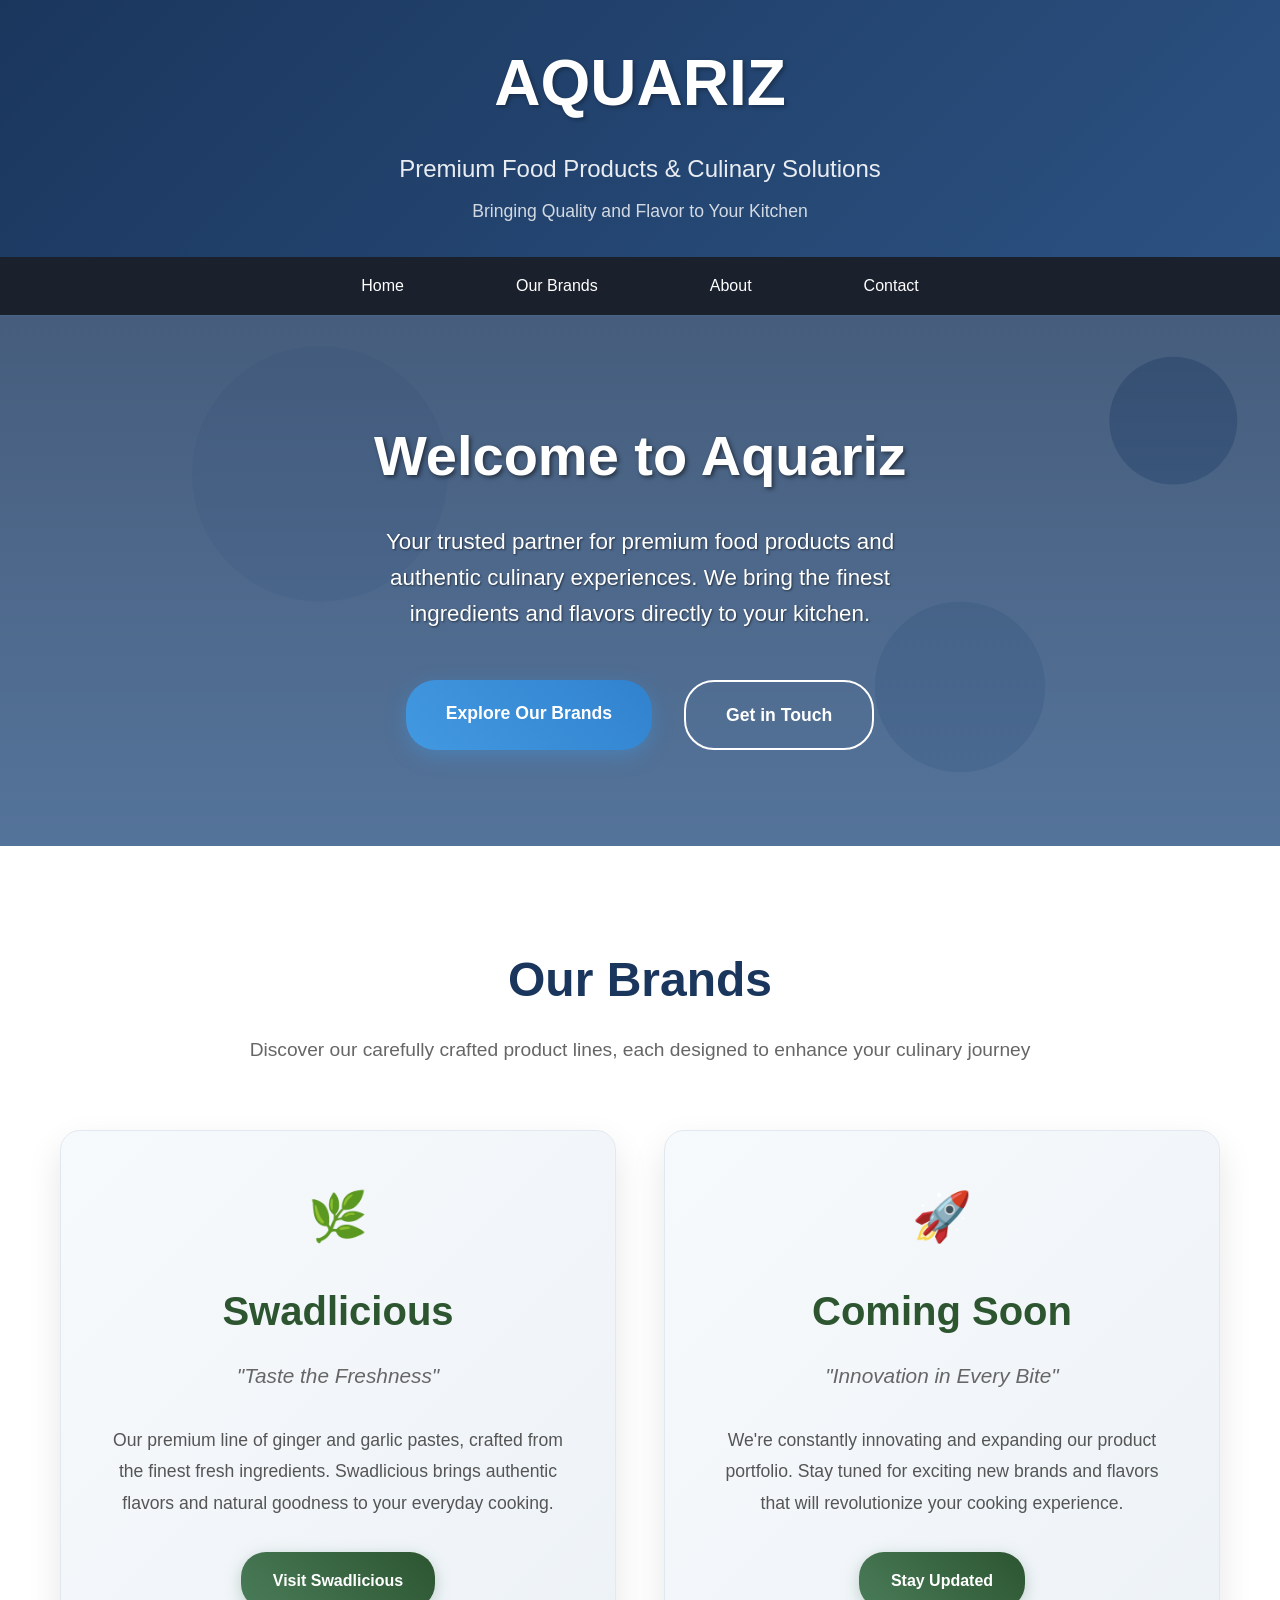
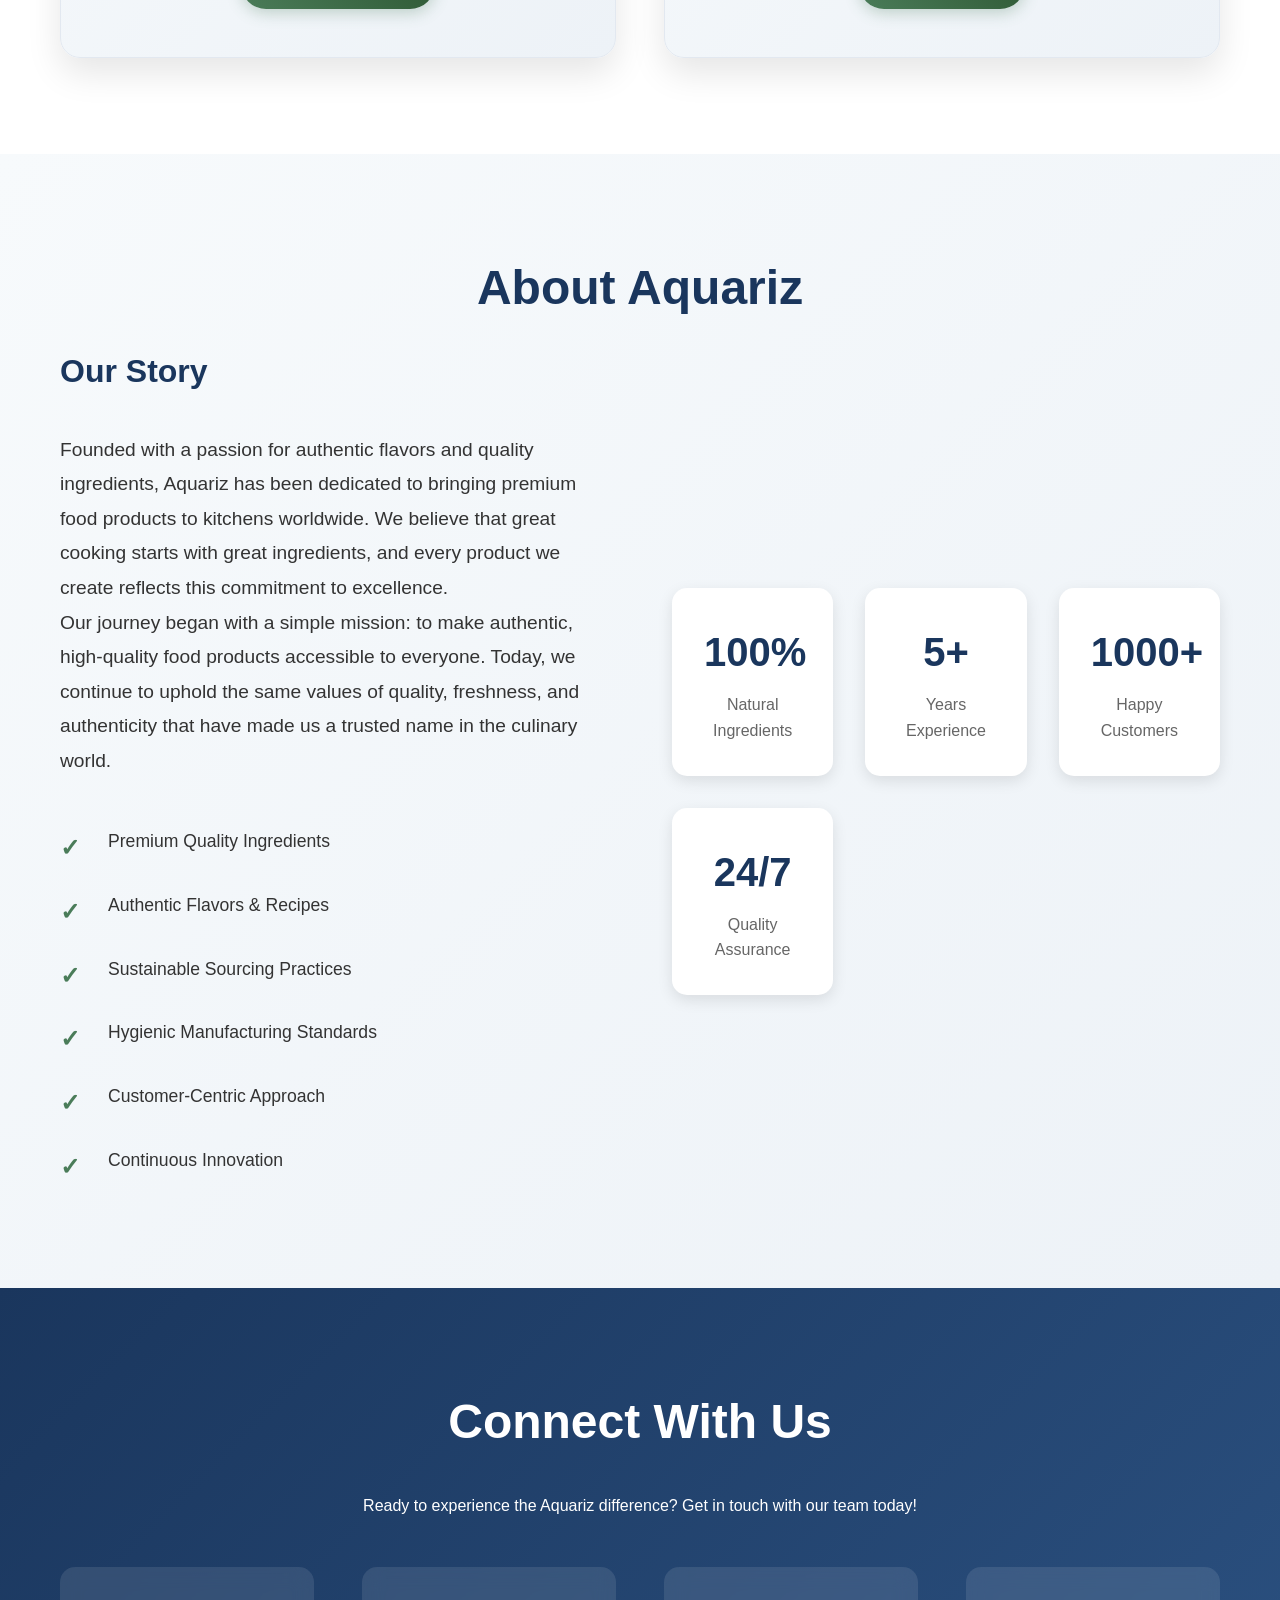
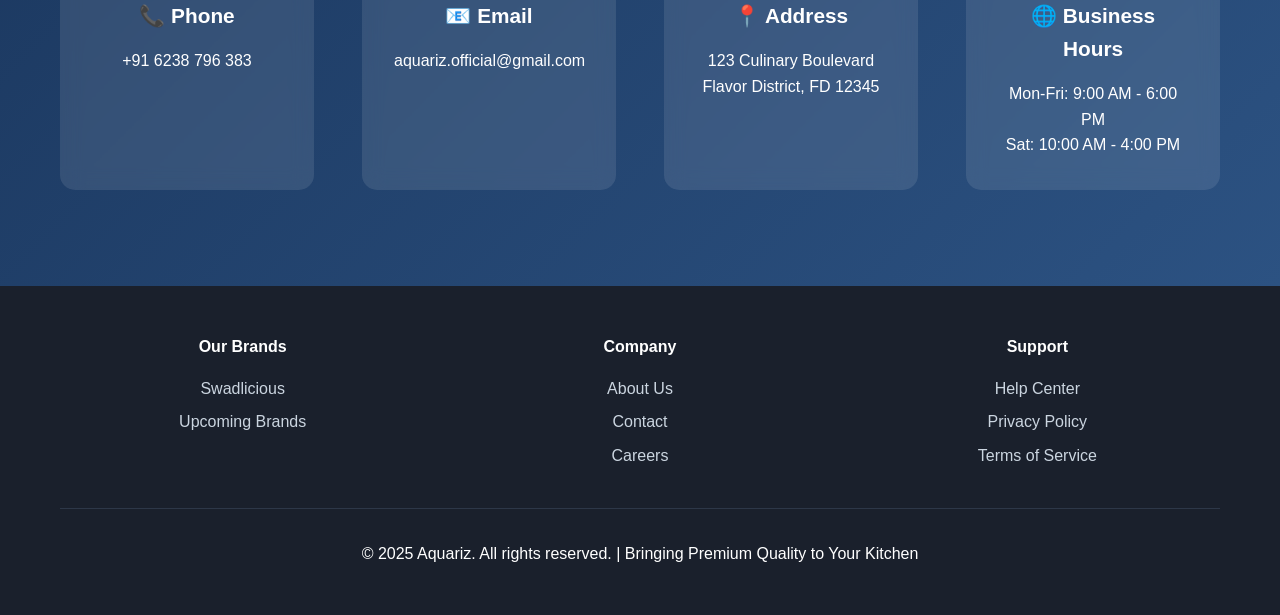
==== index.html @ 422c4791 "updated contact" ====
<!DOCTYPE html>
<html lang="en">

<head>
    <meta charset="UTF-8">
    <meta name="viewport" content="width=device-width, initial-scale=1.0">
    <title>Aquariz - Premium Food Products & Culinary Solutions</title>
    <style>
        * {
            margin: 0;
            padding: 0;
            box-sizing: border-box;
        }

        body {
            font-family: 'Arial', sans-serif;
            line-height: 1.6;
            color: #333;
            background-color: #f8f9fa;
        }

        .container {
            max-width: 1200px;
            margin: 0 auto;
            padding: 0 20px;
        }

        header {
            background: linear-gradient(135deg, #1a365d, #2c5282);
            color: white;
            padding: 2rem 0;
            text-align: center;
            box-shadow: 0 4px 20px rgba(0, 0, 0, 0.1);
        }

        .logo {
            font-size: 4rem;
            font-weight: bold;
            margin-bottom: 1rem;
            text-shadow: 2px 2px 4px rgba(0, 0, 0, 0.3);
        }

        .company-tagline {
            font-size: 1.5rem;
            opacity: 0.9;
            margin-bottom: 0.5rem;
        }

        .subtitle {
            font-size: 1.1rem;
            opacity: 0.8;
        }

        nav {
            background-color: #1a202c;
            padding: 1rem 0;
        }

        nav ul {
            list-style: none;
            display: flex;
            justify-content: center;
            flex-wrap: wrap;
        }

        nav ul li {
            margin: 0 2rem;
        }

        nav ul li a {
            color: white;
            text-decoration: none;
            padding: 0.8rem 1.5rem;
            border-radius: 6px;
            transition: all 0.3s;
            font-weight: 500;
        }

        nav ul li a:hover {
            background-color: rgba(255, 255, 255, 0.1);
            transform: translateY(-2px);
        }

        .hero {
            background: linear-gradient(rgba(26, 54, 93, 0.8), rgba(44, 82, 130, 0.8)),
                url('data:image/svg+xml,<svg xmlns="http://www.w3.org/2000/svg" viewBox="0 0 1200 600"><rect fill="%23f7fafc" width="1200" height="600"/><circle fill="%23e2e8f0" cx="300" cy="200" r="120"/><circle fill="%23cbd5e0" cx="900" cy="400" r="80"/><circle fill="%23a0aec0" cx="1100" cy="150" r="60"/></svg>');
            background-size: cover;
            background-position: center;
            color: white;
            text-align: center;
            padding: 6rem 0;
        }

        .hero h1 {
            font-size: 3.5rem;
            margin-bottom: 1.5rem;
            text-shadow: 2px 2px 4px rgba(0, 0, 0, 0.5);
        }

        .hero p {
            font-size: 1.4rem;
            margin-bottom: 3rem;
            text-shadow: 1px 1px 2px rgba(0, 0, 0, 0.5);
            max-width: 600px;
            margin-left: auto;
            margin-right: auto;
        }

        .hero-buttons {
            display: flex;
            gap: 2rem;
            justify-content: center;
            flex-wrap: wrap;
        }

        .btn {
            display: inline-block;
            padding: 1.2rem 2.5rem;
            text-decoration: none;
            border-radius: 30px;
            font-weight: bold;
            transition: all 0.3s;
            font-size: 1.1rem;
        }

        .btn-primary {
            background: linear-gradient(45deg, #4299e1, #3182ce);
            color: white;
            box-shadow: 0 6px 20px rgba(66, 153, 225, 0.4);
        }

        .btn-primary:hover {
            transform: translateY(-3px);
            box-shadow: 0 8px 25px rgba(66, 153, 225, 0.6);
        }

        .btn-secondary {
            background: transparent;
            color: white;
            border: 2px solid white;
        }

        .btn-secondary:hover {
            background: white;
            color: #1a365d;
            transform: translateY(-3px);
        }

        .brands {
            padding: 6rem 0;
            background-color: white;
        }

        .section-title {
            text-align: center;
            font-size: 3rem;
            margin-bottom: 1rem;
            color: #1a365d;
        }

        .section-subtitle {
            text-align: center;
            font-size: 1.2rem;
            color: #666;
            margin-bottom: 4rem;
        }

        .brand-showcase {
            display: grid;
            grid-template-columns: repeat(auto-fit, minmax(400px, 1fr));
            gap: 3rem;
            margin-top: 3rem;
        }

        .brand-card {
            background: linear-gradient(135deg, #f7fafc, #edf2f7);
            border-radius: 20px;
            padding: 3rem;
            text-align: center;
            box-shadow: 0 15px 35px rgba(0, 0, 0, 0.1);
            transition: all 0.3s;
            border: 1px solid #e2e8f0;
        }

        .brand-card:hover {
            transform: translateY(-10px);
            box-shadow: 0 25px 50px rgba(0, 0, 0, 0.15);
        }

        .brand-logo {
            font-size: 3rem;
            margin-bottom: 1.5rem;
            color: #4a7c59;
        }

        .brand-name {
            font-size: 2.5rem;
            font-weight: bold;
            margin-bottom: 1rem;
            color: #2c5530;
        }

        .brand-tagline {
            font-size: 1.3rem;
            color: #666;
            margin-bottom: 2rem;
            font-style: italic;
        }

        .brand-description {
            font-size: 1.1rem;
            color: #555;
            margin-bottom: 2rem;
            line-height: 1.8;
        }

        .brand-btn {
            background: linear-gradient(45deg, #4a7c59, #2c5530);
            color: white;
            padding: 1rem 2rem;
            text-decoration: none;
            border-radius: 25px;
            font-weight: bold;
            transition: all 0.3s;
            display: inline-block;
            box-shadow: 0 4px 15px rgba(74, 124, 89, 0.3);
        }

        .brand-btn:hover {
            transform: translateY(-2px);
            box-shadow: 0 6px 20px rgba(74, 124, 89, 0.4);
        }

        .about-company {
            padding: 6rem 0;
            background: linear-gradient(135deg, #f7fafc, #edf2f7);
        }

        .about-content {
            display: grid;
            grid-template-columns: 1fr 1fr;
            gap: 4rem;
            align-items: center;
        }

        .about-text {
            font-size: 1.2rem;
            line-height: 1.8;
        }

        .about-text h3 {
            font-size: 2rem;
            margin-bottom: 2rem;
            color: #1a365d;
        }

        .company-values {
            list-style: none;
            margin-top: 2rem;
        }

        .company-values li {
            padding: 1rem 0;
            position: relative;
            padding-left: 3rem;
            font-size: 1.1rem;
        }

        .company-values li:before {
            content: "✓";
            position: absolute;
            left: 0;
            color: #4a7c59;
            font-weight: bold;
            font-size: 1.5rem;
        }

        .stats {
            display: grid;
            grid-template-columns: repeat(auto-fit, minmax(150px, 1fr));
            gap: 2rem;
            margin-top: 3rem;
        }

        .stat-item {
            text-align: center;
            padding: 2rem;
            background: white;
            border-radius: 15px;
            box-shadow: 0 5px 15px rgba(0, 0, 0, 0.1);
        }

        .stat-number {
            font-size: 2.5rem;
            font-weight: bold;
            color: #1a365d;
        }

        .stat-label {
            font-size: 1rem;
            color: #666;
            margin-top: 0.5rem;
        }

        .contact {
            padding: 6rem 0;
            background: linear-gradient(135deg, #1a365d, #2c5282);
            color: white;
            text-align: center;
        }

        .contact h2 {
            font-size: 3rem;
            margin-bottom: 2rem;
        }

        .contact-info {
            display: grid;
            grid-template-columns: repeat(auto-fit, minmax(250px, 1fr));
            gap: 3rem;
            margin-top: 3rem;
        }

        .contact-item {
            background: rgba(255, 255, 255, 0.1);
            padding: 2rem;
            border-radius: 15px;
            backdrop-filter: blur(10px);
        }

        .contact-item h4 {
            font-size: 1.3rem;
            margin-bottom: 1rem;
        }

        footer {
            background-color: #1a202c;
            color: white;
            text-align: center;
            padding: 3rem 0;
        }

        .footer-content {
            display: grid;
            grid-template-columns: repeat(auto-fit, minmax(250px, 1fr));
            gap: 2rem;
            margin-bottom: 2rem;
        }

        .footer-section h4 {
            margin-bottom: 1rem;
        }

        .footer-section ul {
            list-style: none;
        }

        .footer-section ul li {
            margin-bottom: 0.5rem;
        }

        .footer-section ul li a {
            color: #cbd5e0;
            text-decoration: none;
            transition: color 0.3s;
        }

        .footer-section ul li a:hover {
            color: white;
        }

        @media (max-width: 768px) {
            .logo {
                font-size: 2.5rem;
            }

            .hero h1 {
                font-size: 2.5rem;
            }

            .hero p {
                font-size: 1.2rem;
            }

            .about-content {
                grid-template-columns: 1fr;
            }

            .brand-showcase {
                grid-template-columns: 1fr;
            }

            .hero-buttons {
                flex-direction: column;
                align-items: center;
            }
        }
    </style>
</head>

<body>
    <header>
        <div class="container">
            <div class="logo">AQUARIZ</div>
            <div class="company-tagline">Premium Food Products & Culinary Solutions</div>
            <div class="subtitle">Bringing Quality and Flavor to Your Kitchen</div>
        </div>
    </header>

    <nav>
        <div class="container">
            <ul>
                <li><a href="#home">Home</a></li>
                <li><a href="#brands">Our Brands</a></li>
                <li><a href="#about">About</a></li>
                <li><a href="#contact">Contact</a></li>
            </ul>
        </div>
    </nav>

    <section class="hero" id="home">
        <div class="container">
            <h1>Welcome to Aquariz</h1>
            <p>Your trusted partner for premium food products and authentic culinary experiences. We bring the finest
                ingredients and flavors directly to your kitchen.</p>
            <div class="hero-buttons">
                <a href="#brands" class="btn btn-primary">Explore Our Brands</a>
                <a href="#contact" class="btn btn-secondary">Get in Touch</a>
            </div>
        </div>
    </section>

    <section class="brands" id="brands">
        <div class="container">
            <h2 class="section-title">Our Brands</h2>
            <p class="section-subtitle">Discover our carefully crafted product lines, each designed to enhance your
                culinary journey</p>

            <div class="brand-showcase">
                <div class="brand-card">
                    <div class="brand-logo">🌿</div>
                    <h3 class="brand-name">Swadlicious</h3>
                    <p class="brand-tagline">"Taste the Freshness"</p>
                    <p class="brand-description">
                        Our premium line of ginger and garlic pastes, crafted from the finest fresh ingredients.
                        Swadlicious brings authentic flavors and natural goodness to your everyday cooking.
                    </p>
                    <a href="swadlicious/" class="brand-btn">Visit Swadlicious</a>
                </div>

                <div class="brand-card">
                    <div class="brand-logo">🚀</div>
                    <h3 class="brand-name">Coming Soon</h3>
                    <p class="brand-tagline">"Innovation in Every Bite"</p>
                    <p class="brand-description">
                        We're constantly innovating and expanding our product portfolio.
                        Stay tuned for exciting new brands and flavors that will revolutionize your cooking experience.
                    </p>
                    <a href="#contact" class="brand-btn">Stay Updated</a>
                </div>
            </div>
        </div>
    </section>

    <section class="about-company" id="about">
        <div class="container">
            <h2 class="section-title">About Aquariz</h2>
            <div class="about-content">
                <div class="about-text">
                    <h3>Our Story</h3>
                    <p>Founded with a passion for authentic flavors and quality ingredients, Aquariz has been dedicated
                        to bringing premium food products to kitchens worldwide. We believe that great cooking starts
                        with great ingredients, and every product we create reflects this commitment to excellence.</p>

                    <p>Our journey began with a simple mission: to make authentic, high-quality food products accessible
                        to everyone. Today, we continue to uphold the same values of quality, freshness, and
                        authenticity that have made us a trusted name in the culinary world.</p>

                    <ul class="company-values">
                        <li>Premium Quality Ingredients</li>
                        <li>Authentic Flavors & Recipes</li>
                        <li>Sustainable Sourcing Practices</li>
                        <li>Hygienic Manufacturing Standards</li>
                        <li>Customer-Centric Approach</li>
                        <li>Continuous Innovation</li>
                    </ul>
                </div>

                <div class="stats">
                    <div class="stat-item">
                        <div class="stat-number">100%</div>
                        <div class="stat-label">Natural Ingredients</div>
                    </div>
                    <div class="stat-item">
                        <div class="stat-number">5+</div>
                        <div class="stat-label">Years Experience</div>
                    </div>
                    <div class="stat-item">
                        <div class="stat-number">1000+</div>
                        <div class="stat-label">Happy Customers</div>
                    </div>
                    <div class="stat-item">
                        <div class="stat-number">24/7</div>
                        <div class="stat-label">Quality Assurance</div>
                    </div>
                </div>
            </div>
        </div>
    </section>

    <section class="contact" id="contact">
        <div class="container">
            <h2>Connect With Us</h2>
            <p>Ready to experience the Aquariz difference? Get in touch with our team today!</p>

            <div class="contact-info">
                <div class="contact-item">
                    <h4>📞 Phone</h4>
                    <p>+91 6238 796 383</p>
                </div>

                <div class="contact-item">
                    <h4>📧 Email</h4>
                    <p>aquariz.official@gmail.com</p>
                </div>

                <div class="contact-item">
                    <h4>📍 Address</h4>
                    <p>123 Culinary Boulevard<br>Flavor District, FD 12345</p>
                </div>

                <div class="contact-item">
                    <h4>🌐 Business Hours</h4>
                    <p>Mon-Fri: 9:00 AM - 6:00 PM<br>Sat: 10:00 AM - 4:00 PM</p>
                </div>
            </div>
        </div>
    </section>

    <footer>
        <div class="container">
            <div class="footer-content">
                <div class="footer-section">
                    <h4>Our Brands</h4>
                    <ul>
                        <li><a href="swadlicious/">Swadlicious</a></li>
                        <li><a href="#contact">Upcoming Brands</a></li>
                    </ul>
                </div>

                <div class="footer-section">
                    <h4>Company</h4>
                    <ul>
                        <li><a href="#about">About Us</a></li>
                        <li><a href="#contact">Contact</a></li>
                        <li><a href="#careers">Careers</a></li>
                    </ul>
                </div>

                <div class="footer-section">
                    <h4>Support</h4>
                    <ul>
                        <li><a href="#help">Help Center</a></li>
                        <li><a href="#privacy">Privacy Policy</a></li>
                        <li><a href="#terms">Terms of Service</a></li>
                    </ul>
                </div>
            </div>

            <div style="border-top: 1px solid #2d3748; padding-top: 2rem; margin-top: 2rem;">
                <p>&copy; 2025 Aquariz. All rights reserved. | Bringing Premium Quality to Your Kitchen</p>
            </div>
        </div>
    </footer>

    <script>
        // Smooth scrolling for navigation links
        document.querySelectorAll('a[href^="#"]').forEach(anchor => {
            anchor.addEventListener('click', function (e) {
                e.preventDefault();
                document.querySelector(this.getAttribute('href')).scrollIntoView({
                    behavior: 'smooth'
                });
            });
        });

        // Add animation on scroll
        window.addEventListener('scroll', () => {
            const cards = document.querySelectorAll('.brand-card, .stat-item');
            cards.forEach(card => {
                const cardTop = card.getBoundingClientRect().top;
                const cardVisible = 150;

                if (cardTop < window.innerHeight - cardVisible) {
                    card.style.opacity = '1';
                    card.style.transform = 'translateY(0)';
                }
            });
        });

        // Initialize card animations
        document.addEventListener('DOMContentLoaded', function () {
            const cards = document.querySelectorAll('.brand-card, .stat-item');
            cards.forEach(card => {
                card.style.opacity = '0.8';
                card.style.transform = 'translateY(20px)';
                card.style.transition = 'all 0.6s ease-out';
            });
        });
    </script>
</body>

</html>
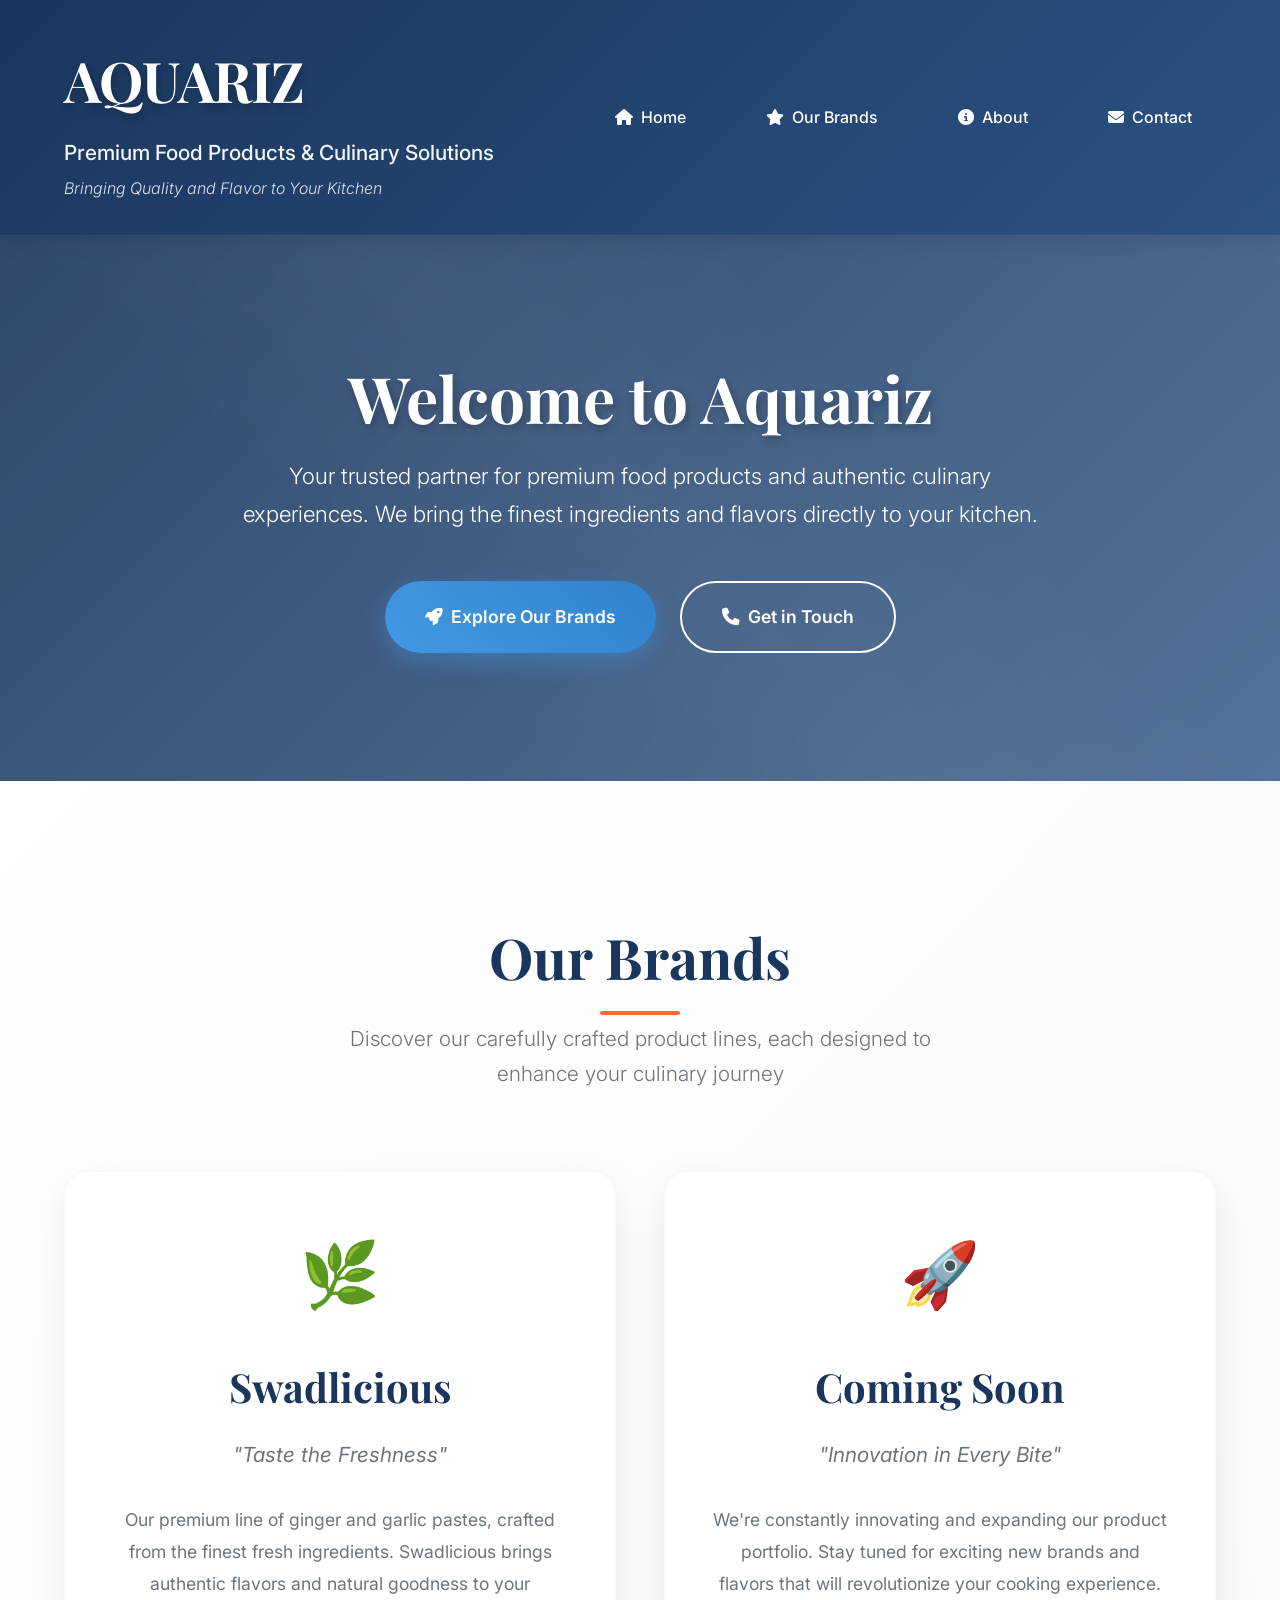
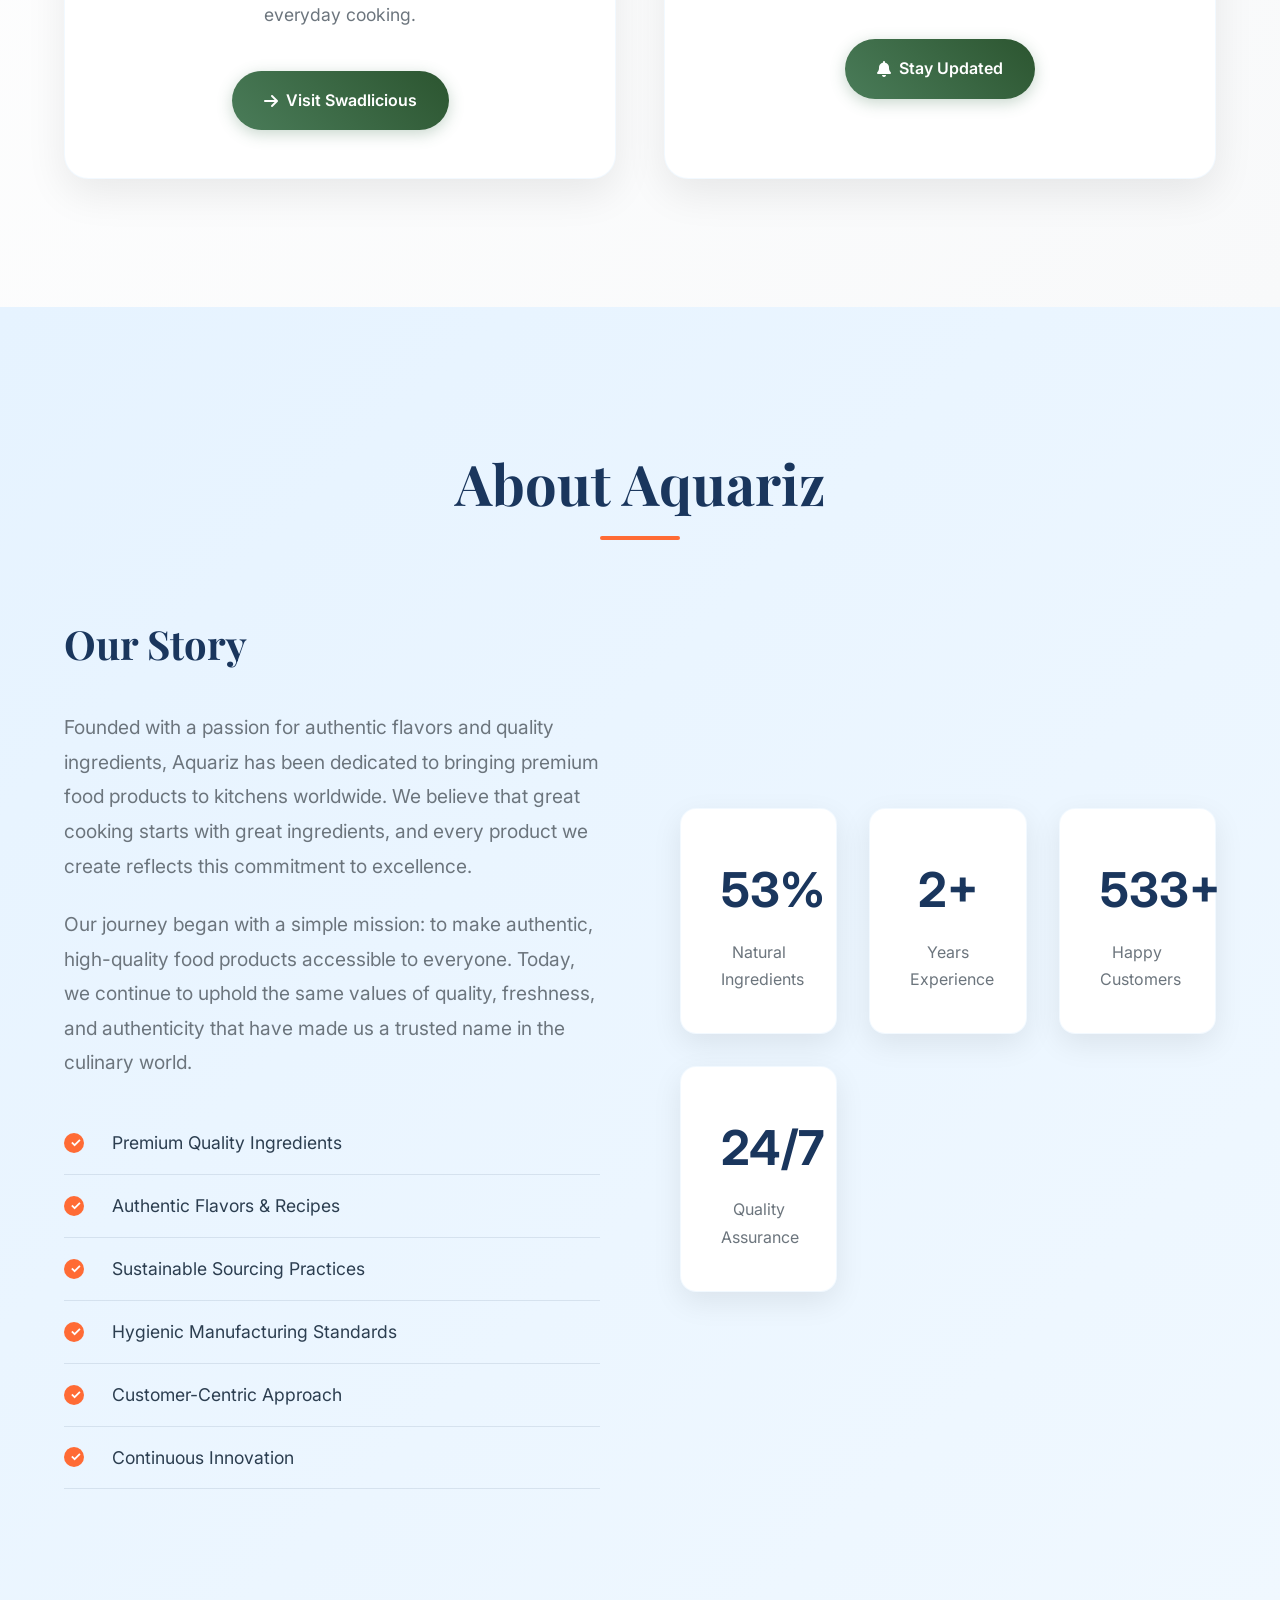
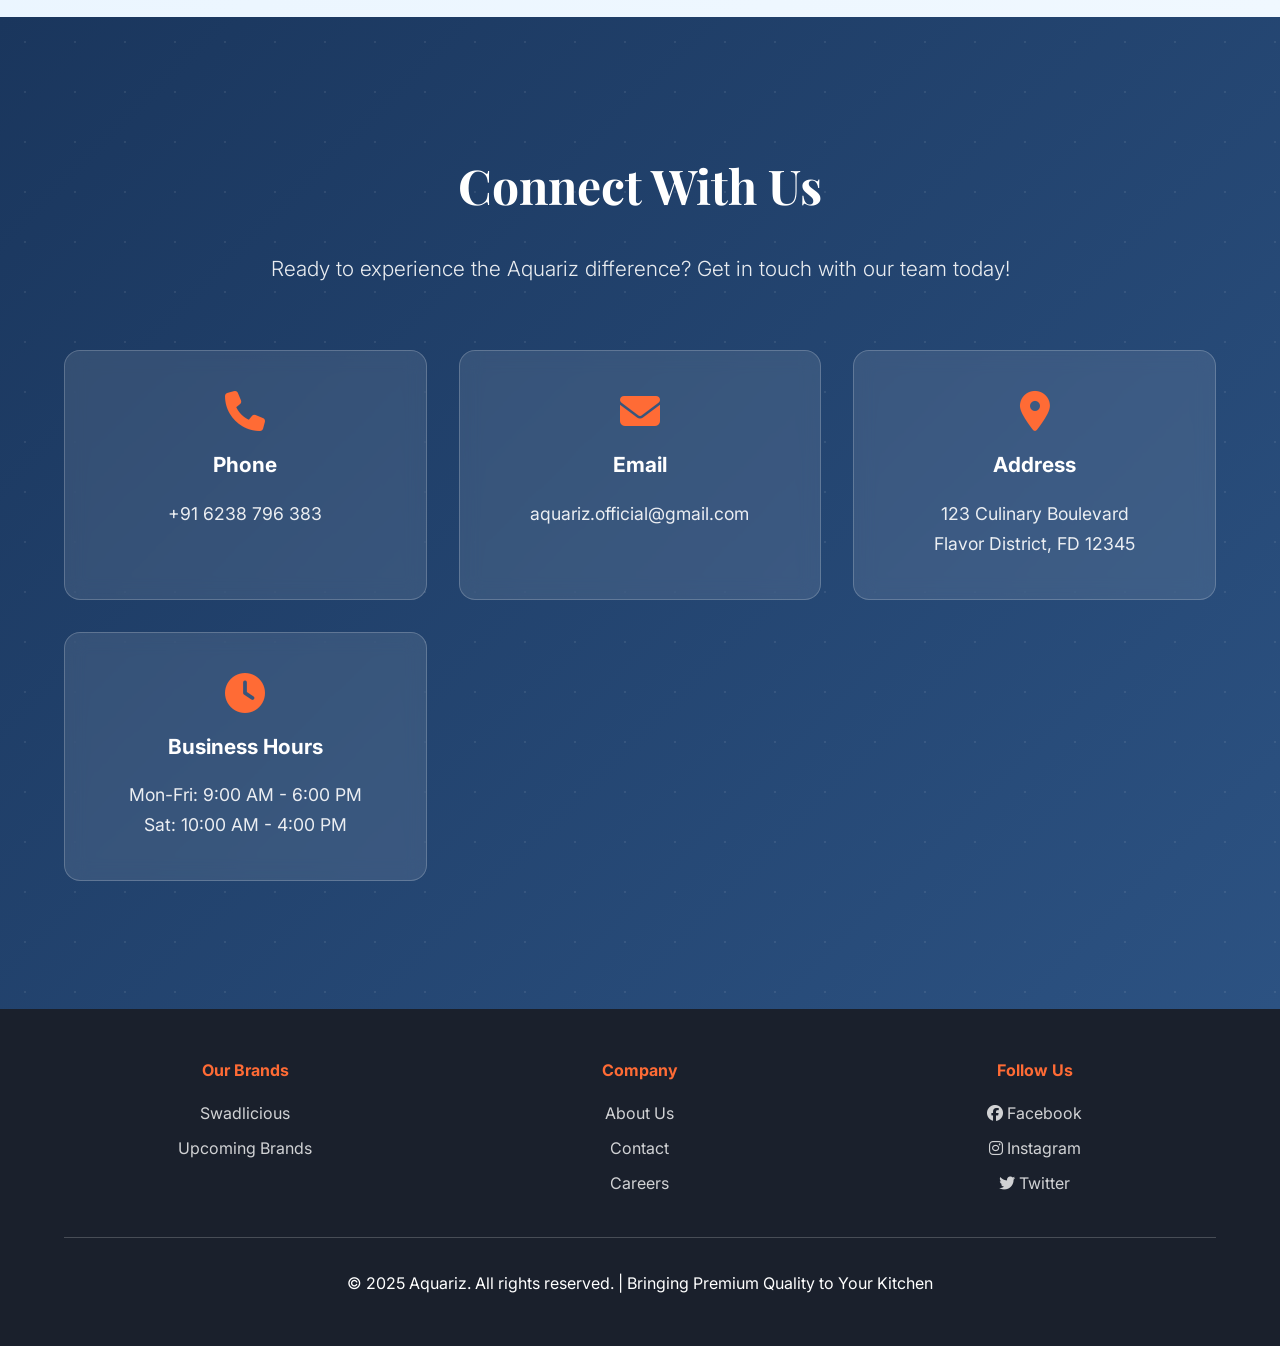
==== commit 4ee8bcb4: "v2 homepage" ====
--- a/index.html
+++ b/index.html
@@ -5,7 +5,26 @@
     <meta charset="UTF-8">
     <meta name="viewport" content="width=device-width, initial-scale=1.0">
     <title>Aquariz - Premium Food Products & Culinary Solutions</title>
+    <link
+        href="https://fonts.googleapis.com/css2?family=Inter:wght@300;400;500;600;700&family=Playfair+Display:wght@400;600;700&display=swap"
+        rel="stylesheet">
+    <link rel="stylesheet" href="https://cdnjs.cloudflare.com/ajax/libs/font-awesome/6.4.0/css/all.min.css">
     <style>
+        :root {
+            --primary-blue: #1a365d;
+            --secondary-blue: #2c5282;
+            --accent-blue: #4299e1;
+            --light-blue: #e6f3ff;
+            --warm-white: #fafafa;
+            --text-dark: #2c3e50;
+            --text-light: #6c757d;
+            --orange: #ff6b35;
+            --green: #4a7c59;
+            --shadow-light: rgba(0, 0, 0, 0.08);
+            --shadow-medium: rgba(0, 0, 0, 0.12);
+            --shadow-heavy: rgba(0, 0, 0, 0.25);
+        }
+
         * {
             margin: 0;
             padding: 0;
@@ -13,217 +32,400 @@
         }
 
         body {
-            font-family: 'Arial', sans-serif;
-            line-height: 1.6;
-            color: #333;
-            background-color: #f8f9fa;
+            font-family: 'Inter', sans-serif;
+            line-height: 1.7;
+            color: var(--text-dark);
+            background-color: var(--warm-white);
+            overflow-x: hidden;
         }
 
         .container {
             max-width: 1200px;
             margin: 0 auto;
-            padding: 0 20px;
-        }
-
+            padding: 0 24px;
+        }
+
+        /* Loading Animation */
+        .loading-animation {
+            position: fixed;
+            top: 0;
+            left: 0;
+            width: 100%;
+            height: 100%;
+            background: var(--primary-blue);
+            display: flex;
+            align-items: center;
+            justify-content: center;
+            z-index: 9999;
+            transition: opacity 0.5s ease;
+        }
+
+        .loading-animation.hidden {
+            opacity: 0;
+            pointer-events: none;
+        }
+
+        .spinner {
+            width: 50px;
+            height: 50px;
+            border: 3px solid rgba(255, 255, 255, 0.3);
+            border-top: 3px solid white;
+            border-radius: 50%;
+            animation: spin 1s linear infinite;
+        }
+
+        @keyframes spin {
+            0% {
+                transform: rotate(0deg);
+            }
+
+            100% {
+                transform: rotate(360deg);
+            }
+        }
+
+        /* Header & Navigation */
         header {
-            background: linear-gradient(135deg, #1a365d, #2c5282);
+            background: linear-gradient(135deg, var(--primary-blue) 0%, var(--secondary-blue) 100%);
             color: white;
             padding: 2rem 0;
-            text-align: center;
-            box-shadow: 0 4px 20px rgba(0, 0, 0, 0.1);
+            position: sticky;
+            top: 0;
+            z-index: 1000;
+            box-shadow: 0 4px 20px var(--shadow-medium);
+        }
+
+        .header-content {
+            display: flex;
+            justify-content: space-between;
+            align-items: center;
+            text-align: left;
+        }
+
+        .logo-section {
+            display: flex;
+            flex-direction: column;
         }
 
         .logo {
-            font-size: 4rem;
-            font-weight: bold;
-            margin-bottom: 1rem;
-            text-shadow: 2px 2px 4px rgba(0, 0, 0, 0.3);
+            font-family: 'Playfair Display', serif;
+            font-size: 3.5rem;
+            font-weight: 700;
+            letter-spacing: -1px;
+            margin-bottom: 0.5rem;
+            text-shadow: 2px 4px 8px var(--shadow-heavy);
         }
 
         .company-tagline {
+            font-size: 1.3rem;
+            font-weight: 500;
+            opacity: 0.95;
+            margin-bottom: 0.3rem;
+        }
+
+        .subtitle {
+            font-size: 1rem;
+            font-weight: 300;
+            opacity: 0.85;
+            font-style: italic;
+        }
+
+        .nav-toggle {
+            display: none;
+            background: none;
+            border: none;
+            color: white;
             font-size: 1.5rem;
-            opacity: 0.9;
-            margin-bottom: 0.5rem;
-        }
-
-        .subtitle {
-            font-size: 1.1rem;
-            opacity: 0.8;
-        }
-
-        nav {
-            background-color: #1a202c;
-            padding: 1rem 0;
+            cursor: pointer;
         }
 
         nav ul {
+            display: flex;
             list-style: none;
-            display: flex;
-            justify-content: center;
-            flex-wrap: wrap;
-        }
-
-        nav ul li {
-            margin: 0 2rem;
+            gap: 2rem;
         }
 
         nav ul li a {
             color: white;
             text-decoration: none;
             padding: 0.8rem 1.5rem;
-            border-radius: 6px;
-            transition: all 0.3s;
+            border-radius: 8px;
             font-weight: 500;
+            transition: all 0.3s ease;
+            position: relative;
+            display: flex;
+            align-items: center;
+            gap: 0.5rem;
         }
 
         nav ul li a:hover {
-            background-color: rgba(255, 255, 255, 0.1);
+            background-color: rgba(255, 255, 255, 0.15);
             transform: translateY(-2px);
         }
 
+        nav ul li a::after {
+            content: '';
+            position: absolute;
+            bottom: 0;
+            left: 50%;
+            width: 0;
+            height: 2px;
+            background: var(--orange);
+            transition: all 0.3s ease;
+            transform: translateX(-50%);
+        }
+
+        nav ul li a:hover::after {
+            width: 80%;
+        }
+
+        /* Hero Section */
         .hero {
-            background: linear-gradient(rgba(26, 54, 93, 0.8), rgba(44, 82, 130, 0.8)),
-                url('data:image/svg+xml,<svg xmlns="http://www.w3.org/2000/svg" viewBox="0 0 1200 600"><rect fill="%23f7fafc" width="1200" height="600"/><circle fill="%23e2e8f0" cx="300" cy="200" r="120"/><circle fill="%23cbd5e0" cx="900" cy="400" r="80"/><circle fill="%23a0aec0" cx="1100" cy="150" r="60"/></svg>');
+            background: linear-gradient(135deg, rgba(26, 54, 93, 0.9), rgba(44, 82, 130, 0.8)),
+                url('data:image/svg+xml,<svg xmlns="http://www.w3.org/2000/svg" viewBox="0 0 1200 600"><defs><pattern id="dots" width="50" height="50" patternUnits="userSpaceOnUse"><circle cx="25" cy="25" r="2" fill="white" opacity="0.1"/></pattern></defs><rect fill="%23f7fafc" width="1200" height="600"/><rect fill="url(%23dots)" width="1200" height="600"/></svg>');
             background-size: cover;
             background-position: center;
             color: white;
             text-align: center;
-            padding: 6rem 0;
+            padding: 8rem 0;
+            position: relative;
+            overflow: hidden;
+        }
+
+        .hero::before {
+            content: '';
+            position: absolute;
+            top: 0;
+            left: 0;
+            right: 0;
+            bottom: 0;
+            background: linear-gradient(45deg, transparent 30%, rgba(255, 255, 255, 0.03) 50%, transparent 70%);
+            animation: shimmer 3s infinite;
+        }
+
+        @keyframes shimmer {
+            0% {
+                transform: translateX(-100%);
+            }
+
+            100% {
+                transform: translateX(100%);
+            }
+        }
+
+        .hero-content {
+            position: relative;
+            z-index: 2;
+            max-width: 800px;
+            margin: 0 auto;
         }
 
         .hero h1 {
-            font-size: 3.5rem;
+            font-family: 'Playfair Display', serif;
+            font-size: 4rem;
+            font-weight: 700;
             margin-bottom: 1.5rem;
-            text-shadow: 2px 2px 4px rgba(0, 0, 0, 0.5);
+            line-height: 1.1;
+            text-shadow: 2px 4px 8px var(--shadow-heavy);
+            animation: fadeInUp 1s ease-out;
         }
 
         .hero p {
             font-size: 1.4rem;
             margin-bottom: 3rem;
-            text-shadow: 1px 1px 2px rgba(0, 0, 0, 0.5);
-            max-width: 600px;
-            margin-left: auto;
-            margin-right: auto;
+            font-weight: 300;
+            opacity: 0.95;
+            animation: fadeInUp 1s ease-out 0.3s both;
+        }
+
+        @keyframes fadeInUp {
+            from {
+                opacity: 0;
+                transform: translateY(30px);
+            }
+
+            to {
+                opacity: 1;
+                transform: translateY(0);
+            }
         }
 
         .hero-buttons {
             display: flex;
-            gap: 2rem;
+            gap: 1.5rem;
             justify-content: center;
             flex-wrap: wrap;
+            animation: fadeInUp 1s ease-out 0.6s both;
         }
 
         .btn {
-            display: inline-block;
+            display: inline-flex;
+            align-items: center;
+            gap: 0.5rem;
             padding: 1.2rem 2.5rem;
             text-decoration: none;
-            border-radius: 30px;
-            font-weight: bold;
-            transition: all 0.3s;
+            border-radius: 50px;
+            font-weight: 600;
             font-size: 1.1rem;
+            transition: all 0.3s ease;
+            position: relative;
+            overflow: hidden;
         }
 
         .btn-primary {
-            background: linear-gradient(45deg, #4299e1, #3182ce);
+            background: linear-gradient(45deg, var(--accent-blue), #3182ce);
             color: white;
-            box-shadow: 0 6px 20px rgba(66, 153, 225, 0.4);
+            box-shadow: 0 8px 25px rgba(66, 153, 225, 0.4);
         }
 
         .btn-primary:hover {
             transform: translateY(-3px);
-            box-shadow: 0 8px 25px rgba(66, 153, 225, 0.6);
+            box-shadow: 0 12px 35px rgba(66, 153, 225, 0.6);
         }
 
         .btn-secondary {
             background: transparent;
             color: white;
             border: 2px solid white;
+            backdrop-filter: blur(10px);
         }
 
         .btn-secondary:hover {
             background: white;
-            color: #1a365d;
+            color: var(--primary-blue);
             transform: translateY(-3px);
         }
 
+        /* Brands Section */
         .brands {
-            padding: 6rem 0;
-            background-color: white;
+            padding: 8rem 0;
+            background: linear-gradient(135deg, #ffffff 0%, #f8f9fa 100%);
+        }
+
+        .section-header {
+            text-align: center;
+            margin-bottom: 5rem;
         }
 
         .section-title {
-            text-align: center;
-            font-size: 3rem;
+            font-family: 'Playfair Display', serif;
+            font-size: 3.5rem;
+            font-weight: 700;
+            color: var(--primary-blue);
             margin-bottom: 1rem;
-            color: #1a365d;
+            position: relative;
+        }
+
+        .section-title::after {
+            content: '';
+            position: absolute;
+            bottom: -10px;
+            left: 50%;
+            transform: translateX(-50%);
+            width: 80px;
+            height: 4px;
+            background: var(--orange);
+            border-radius: 2px;
         }
 
         .section-subtitle {
-            text-align: center;
-            font-size: 1.2rem;
-            color: #666;
-            margin-bottom: 4rem;
+            font-size: 1.3rem;
+            color: var(--text-light);
+            font-weight: 300;
+            max-width: 600px;
+            margin: 0 auto;
         }
 
         .brand-showcase {
             display: grid;
             grid-template-columns: repeat(auto-fit, minmax(400px, 1fr));
             gap: 3rem;
-            margin-top: 3rem;
+            margin-top: 4rem;
         }
 
         .brand-card {
-            background: linear-gradient(135deg, #f7fafc, #edf2f7);
-            border-radius: 20px;
+            background: white;
+            border-radius: 24px;
             padding: 3rem;
             text-align: center;
-            box-shadow: 0 15px 35px rgba(0, 0, 0, 0.1);
-            transition: all 0.3s;
-            border: 1px solid #e2e8f0;
+            box-shadow: 0 15px 40px var(--shadow-light);
+            transition: all 0.4s ease;
+            border: 1px solid rgba(230, 243, 255, 0.5);
+            position: relative;
+            overflow: hidden;
+        }
+
+        .brand-card::before {
+            content: '';
+            position: absolute;
+            top: 0;
+            left: 0;
+            right: 0;
+            bottom: 0;
+            background: linear-gradient(45deg, transparent 30%, rgba(255, 255, 255, 0.2) 50%, transparent 70%);
+            opacity: 0;
+            transition: opacity 0.3s ease;
         }
 
         .brand-card:hover {
-            transform: translateY(-10px);
-            box-shadow: 0 25px 50px rgba(0, 0, 0, 0.15);
+            transform: translateY(-15px);
+            box-shadow: 0 25px 60px var(--shadow-medium);
+        }
+
+        .brand-card:hover::before {
+            opacity: 1;
         }
 
         .brand-logo {
-            font-size: 3rem;
+            font-size: 4rem;
             margin-bottom: 1.5rem;
-            color: #4a7c59;
+            color: var(--green);
+            position: relative;
+            z-index: 2;
         }
 
         .brand-name {
+            font-family: 'Playfair Display', serif;
             font-size: 2.5rem;
-            font-weight: bold;
+            font-weight: 700;
             margin-bottom: 1rem;
-            color: #2c5530;
+            color: var(--primary-blue);
+            position: relative;
+            z-index: 2;
         }
 
         .brand-tagline {
             font-size: 1.3rem;
-            color: #666;
+            color: var(--text-light);
             margin-bottom: 2rem;
             font-style: italic;
+            position: relative;
+            z-index: 2;
         }
 
         .brand-description {
             font-size: 1.1rem;
-            color: #555;
-            margin-bottom: 2rem;
+            color: var(--text-light);
+            margin-bottom: 2.5rem;
             line-height: 1.8;
+            position: relative;
+            z-index: 2;
         }
 
         .brand-btn {
-            background: linear-gradient(45deg, #4a7c59, #2c5530);
+            background: linear-gradient(45deg, var(--green), #2c5530);
             color: white;
             padding: 1rem 2rem;
             text-decoration: none;
-            border-radius: 25px;
-            font-weight: bold;
-            transition: all 0.3s;
-            display: inline-block;
+            border-radius: 50px;
+            font-weight: 600;
+            transition: all 0.3s ease;
+            display: inline-flex;
+            align-items: center;
+            gap: 0.5rem;
             box-shadow: 0 4px 15px rgba(74, 124, 89, 0.3);
+            position: relative;
+            z-index: 2;
         }
 
         .brand-btn:hover {
@@ -231,27 +433,31 @@
             box-shadow: 0 6px 20px rgba(74, 124, 89, 0.4);
         }
 
+        /* About Section */
         .about-company {
-            padding: 6rem 0;
-            background: linear-gradient(135deg, #f7fafc, #edf2f7);
+            padding: 8rem 0;
+            background: linear-gradient(135deg, var(--light-blue) 0%, #f0f8ff 100%);
         }
 
         .about-content {
             display: grid;
             grid-template-columns: 1fr 1fr;
-            gap: 4rem;
+            gap: 5rem;
             align-items: center;
         }
 
-        .about-text {
+        .about-text h3 {
+            font-family: 'Playfair Display', serif;
+            font-size: 2.5rem;
+            color: var(--primary-blue);
+            margin-bottom: 2rem;
+        }
+
+        .about-text p {
             font-size: 1.2rem;
+            color: var(--text-light);
+            margin-bottom: 1.5rem;
             line-height: 1.8;
-        }
-
-        .about-text h3 {
-            font-size: 2rem;
-            margin-bottom: 2rem;
-            color: #1a365d;
         }
 
         .company-values {
@@ -264,68 +470,132 @@
             position: relative;
             padding-left: 3rem;
             font-size: 1.1rem;
+            color: var(--text-dark);
+            border-bottom: 1px solid rgba(26, 54, 93, 0.1);
         }
 
         .company-values li:before {
+            content: "";
+            position: absolute;
+            left: 0;
+            top: 50%;
+            transform: translateY(-50%);
+            width: 20px;
+            height: 20px;
+            background: var(--orange);
+            border-radius: 50%;
+            display: flex;
+            align-items: center;
+            justify-content: center;
+        }
+
+        .company-values li:after {
             content: "✓";
             position: absolute;
-            left: 0;
-            color: #4a7c59;
+            left: 6px;
+            top: 50%;
+            transform: translateY(-50%);
+            color: white;
             font-weight: bold;
-            font-size: 1.5rem;
+            font-size: 0.8rem;
         }
 
         .stats {
             display: grid;
             grid-template-columns: repeat(auto-fit, minmax(150px, 1fr));
             gap: 2rem;
-            margin-top: 3rem;
         }
 
         .stat-item {
             text-align: center;
-            padding: 2rem;
+            padding: 2.5rem;
             background: white;
-            border-radius: 15px;
-            box-shadow: 0 5px 15px rgba(0, 0, 0, 0.1);
+            border-radius: 16px;
+            box-shadow: 0 10px 30px var(--shadow-light);
+            transition: all 0.3s ease;
+            border: 1px solid rgba(230, 243, 255, 0.5);
+        }
+
+        .stat-item:hover {
+            transform: translateY(-5px);
+            box-shadow: 0 15px 40px var(--shadow-medium);
         }
 
         .stat-number {
-            font-size: 2.5rem;
+            font-size: 3rem;
             font-weight: bold;
-            color: #1a365d;
+            color: var(--primary-blue);
+            margin-bottom: 0.5rem;
         }
 
         .stat-label {
             font-size: 1rem;
-            color: #666;
-            margin-top: 0.5rem;
-        }
-
+            color: var(--text-light);
+        }
+
+        /* Contact Section */
         .contact {
-            padding: 6rem 0;
-            background: linear-gradient(135deg, #1a365d, #2c5282);
+            padding: 8rem 0;
+            background: linear-gradient(135deg, var(--primary-blue) 0%, var(--secondary-blue) 100%);
             color: white;
+            position: relative;
+        }
+
+        .contact::before {
+            content: '';
+            position: absolute;
+            top: 0;
+            left: 0;
+            right: 0;
+            bottom: 0;
+            background: url('data:image/svg+xml,<svg xmlns="http://www.w3.org/2000/svg" viewBox="0 0 100 100"><circle cx="50" cy="50" r="2" fill="white" opacity="0.1"/></svg>');
+            background-size: 50px 50px;
+        }
+
+        .contact-content {
             text-align: center;
+            position: relative;
+            z-index: 2;
         }
 
         .contact h2 {
+            font-family: 'Playfair Display', serif;
             font-size: 3rem;
-            margin-bottom: 2rem;
+            margin-bottom: 1.5rem;
+        }
+
+        .contact-subtitle {
+            font-size: 1.3rem;
+            margin-bottom: 4rem;
+            opacity: 0.9;
+            font-weight: 300;
         }
 
         .contact-info {
             display: grid;
-            grid-template-columns: repeat(auto-fit, minmax(250px, 1fr));
-            gap: 3rem;
-            margin-top: 3rem;
+            grid-template-columns: repeat(auto-fit, minmax(280px, 1fr));
+            gap: 2rem;
+            margin-top: 4rem;
         }
 
         .contact-item {
             background: rgba(255, 255, 255, 0.1);
-            padding: 2rem;
-            border-radius: 15px;
             backdrop-filter: blur(10px);
+            border-radius: 16px;
+            padding: 2.5rem;
+            border: 1px solid rgba(255, 255, 255, 0.2);
+            transition: all 0.3s ease;
+        }
+
+        .contact-item:hover {
+            transform: translateY(-5px);
+            background: rgba(255, 255, 255, 0.15);
+        }
+
+        .contact-item i {
+            font-size: 2.5rem;
+            color: var(--orange);
+            margin-bottom: 1rem;
         }
 
         .contact-item h4 {
@@ -333,11 +603,17 @@
             margin-bottom: 1rem;
         }
 
+        .contact-item p {
+            font-size: 1.1rem;
+            opacity: 0.9;
+        }
+
+        /* Footer */
         footer {
             background-color: #1a202c;
             color: white;
+            padding: 3rem 0;
             text-align: center;
-            padding: 3rem 0;
         }
 
         .footer-content {
@@ -349,6 +625,7 @@
 
         .footer-section h4 {
             margin-bottom: 1rem;
+            color: var(--orange);
         }
 
         .footer-section ul {
@@ -360,16 +637,49 @@
         }
 
         .footer-section ul li a {
-            color: #cbd5e0;
+            color: rgba(255, 255, 255, 0.8);
             text-decoration: none;
-            transition: color 0.3s;
+            transition: color 0.3s ease;
         }
 
         .footer-section ul li a:hover {
             color: white;
         }
 
+        .footer-bottom {
+            border-top: 1px solid rgba(255, 255, 255, 0.2);
+            padding-top: 2rem;
+            margin-top: 2rem;
+        }
+
+        /* Responsive Design */
         @media (max-width: 768px) {
+            .nav-toggle {
+                display: block;
+            }
+
+            nav ul {
+                display: none;
+                position: absolute;
+                top: 100%;
+                left: 0;
+                right: 0;
+                background: var(--primary-blue);
+                flex-direction: column;
+                padding: 1rem;
+                gap: 0;
+            }
+
+            nav ul.active {
+                display: flex;
+            }
+
+            .header-content {
+                flex-direction: column;
+                gap: 1rem;
+                text-align: center;
+            }
+
             .logo {
                 font-size: 2.5rem;
             }
@@ -380,64 +690,101 @@
 
             .hero p {
                 font-size: 1.2rem;
-            }
-
-            .about-content {
-                grid-template-columns: 1fr;
-            }
-
-            .brand-showcase {
-                grid-template-columns: 1fr;
             }
 
             .hero-buttons {
                 flex-direction: column;
                 align-items: center;
             }
+
+            .about-content {
+                grid-template-columns: 1fr;
+                gap: 3rem;
+            }
+
+            .brand-showcase {
+                grid-template-columns: 1fr;
+            }
+
+            .section-title {
+                font-size: 2.5rem;
+            }
+        }
+
+        /* Scroll animations */
+        .scroll-reveal {
+            opacity: 0;
+            transform: translateY(30px);
+            transition: all 0.8s ease;
+        }
+
+        .scroll-reveal.revealed {
+            opacity: 1;
+            transform: translateY(0);
         }
     </style>
 </head>
 
 <body>
+    <!-- Loading Animation -->
+    <div class="loading-animation" id="loading">
+        <div class="spinner"></div>
+    </div>
+
+    <!-- Header -->
     <header>
         <div class="container">
-            <div class="logo">AQUARIZ</div>
-            <div class="company-tagline">Premium Food Products & Culinary Solutions</div>
-            <div class="subtitle">Bringing Quality and Flavor to Your Kitchen</div>
+            <div class="header-content">
+                <div class="logo-section">
+                    <div class="logo">AQUARIZ</div>
+                    <div class="company-tagline">Premium Food Products & Culinary Solutions</div>
+                    <div class="subtitle">Bringing Quality and Flavor to Your Kitchen</div>
+                </div>
+                <nav>
+                    <button class="nav-toggle" id="navToggle">
+                        <i class="fas fa-bars"></i>
+                    </button>
+                    <ul id="navMenu">
+                        <li><a href="#home"><i class="fas fa-home"></i> Home</a></li>
+                        <li><a href="#brands"><i class="fas fa-star"></i> Our Brands</a></li>
+                        <li><a href="#about"><i class="fas fa-info-circle"></i> About</a></li>
+                        <li><a href="#contact"><i class="fas fa-envelope"></i> Contact</a></li>
+                    </ul>
+                </nav>
+            </div>
         </div>
     </header>
 
-    <nav>
-        <div class="container">
-            <ul>
-                <li><a href="#home">Home</a></li>
-                <li><a href="#brands">Our Brands</a></li>
-                <li><a href="#about">About</a></li>
-                <li><a href="#contact">Contact</a></li>
-            </ul>
-        </div>
-    </nav>
-
+    <!-- Hero Section -->
     <section class="hero" id="home">
         <div class="container">
-            <h1>Welcome to Aquariz</h1>
-            <p>Your trusted partner for premium food products and authentic culinary experiences. We bring the finest
-                ingredients and flavors directly to your kitchen.</p>
-            <div class="hero-buttons">
-                <a href="#brands" class="btn btn-primary">Explore Our Brands</a>
-                <a href="#contact" class="btn btn-secondary">Get in Touch</a>
+            <div class="hero-content">
+                <h1>Welcome to Aquariz</h1>
+                <p>Your trusted partner for premium food products and authentic culinary experiences. We bring the
+                    finest ingredients and flavors directly to your kitchen.</p>
+                <div class="hero-buttons">
+                    <a href="#brands" class="btn btn-primary">
+                        <i class="fas fa-rocket"></i> Explore Our Brands
+                    </a>
+                    <a href="#contact" class="btn btn-secondary">
+                        <i class="fas fa-phone"></i> Get in Touch
+                    </a>
+                </div>
             </div>
         </div>
     </section>
 
+    <!-- Brands Section -->
     <section class="brands" id="brands">
         <div class="container">
-            <h2 class="section-title">Our Brands</h2>
-            <p class="section-subtitle">Discover our carefully crafted product lines, each designed to enhance your
-                culinary journey</p>
+            <div class="section-header scroll-reveal">
+                <h2 class="section-title">Our Brands</h2>
+                <p class="section-subtitle">Discover our carefully crafted product lines, each designed to enhance your
+                    culinary journey</p>
+            </div>
 
             <div class="brand-showcase">
-                <div class="brand-card">
+                <div class="brand-card scroll-reveal">
                     <div class="brand-logo">🌿</div>
                     <h3 class="brand-name">Swadlicious</h3>
                     <p class="brand-tagline">"Taste the Freshness"</p>
@@ -445,10 +792,12 @@
                         Our premium line of ginger and garlic pastes, crafted from the finest fresh ingredients.
                         Swadlicious brings authentic flavors and natural goodness to your everyday cooking.
                     </p>
-                    <a href="swadlicious/" class="brand-btn">Visit Swadlicious</a>
+                    <a href="swadlicious/" class="brand-btn">
+                        <i class="fas fa-arrow-right"></i> Visit Swadlicious
+                    </a>
                 </div>
 
-                <div class="brand-card">
+                <div class="brand-card scroll-reveal">
                     <div class="brand-logo">🚀</div>
                     <h3 class="brand-name">Coming Soon</h3>
                     <p class="brand-tagline">"Innovation in Every Bite"</p>
@@ -456,16 +805,21 @@
                         We're constantly innovating and expanding our product portfolio.
                         Stay tuned for exciting new brands and flavors that will revolutionize your cooking experience.
                     </p>
-                    <a href="#contact" class="brand-btn">Stay Updated</a>
+                    <a href="#contact" class="brand-btn">
+                        <i class="fas fa-bell"></i> Stay Updated
+                    </a>
                 </div>
             </div>
         </div>
     </section>
 
+    <!-- About Section -->
     <section class="about-company" id="about">
         <div class="container">
-            <h2 class="section-title">About Aquariz</h2>
-            <div class="about-content">
+            <div class="section-header scroll-reveal">
+                <h2 class="section-title">About Aquariz</h2>
+            </div>
+            <div class="about-content scroll-reveal">
                 <div class="about-text">
                     <h3>Our Story</h3>
                     <p>Founded with a passion for authentic flavors and quality ingredients, Aquariz has been dedicated
@@ -508,35 +862,44 @@
         </div>
     </section>
 
+    <!-- Contact Section -->
     <section class="contact" id="contact">
         <div class="container">
-            <h2>Connect With Us</h2>
-            <p>Ready to experience the Aquariz difference? Get in touch with our team today!</p>
-
-            <div class="contact-info">
-                <div class="contact-item">
-                    <h4>📞 Phone</h4>
-                    <p>+91 6238 796 383</p>
-                </div>
-
-                <div class="contact-item">
-                    <h4>📧 Email</h4>
-                    <p>aquariz.official@gmail.com</p>
-                </div>
-
-                <div class="contact-item">
-                    <h4>📍 Address</h4>
-                    <p>123 Culinary Boulevard<br>Flavor District, FD 12345</p>
-                </div>
-
-                <div class="contact-item">
-                    <h4>🌐 Business Hours</h4>
-                    <p>Mon-Fri: 9:00 AM - 6:00 PM<br>Sat: 10:00 AM - 4:00 PM</p>
+            <div class="contact-content scroll-reveal">
+                <h2>Connect With Us</h2>
+                <p class="contact-subtitle">Ready to experience the Aquariz difference? Get in touch with our team
+                    today!</p>
+
+                <div class="contact-info">
+                    <div class="contact-item">
+                        <i class="fas fa-phone"></i>
+                        <h4>Phone</h4>
+                        <p>+91 6238 796 383</p>
+                    </div>
+
+                    <div class="contact-item">
+                        <i class="fas fa-envelope"></i>
+                        <h4>Email</h4>
+                        <p>aquariz.official@gmail.com</p>
+                    </div>
+
+                    <div class="contact-item">
+                        <i class="fas fa-map-marker-alt"></i>
+                        <h4>Address</h4>
+                        <p>123 Culinary Boulevard<br>Flavor District, FD 12345</p>
+                    </div>
+
+                    <div class="contact-item">
+                        <i class="fas fa-clock"></i>
+                        <h4>Business Hours</h4>
+                        <p>Mon-Fri: 9:00 AM - 6:00 PM<br>Sat: 10:00 AM - 4:00 PM</p>
+                    </div>
                 </div>
             </div>
         </div>
     </section>
 
+    <!-- Footer -->
     <footer>
         <div class="container">
             <div class="footer-content">
@@ -558,54 +921,121 @@
                 </div>
 
                 <div class="footer-section">
-                    <h4>Support</h4>
+                    <h4>Follow Us</h4>
                     <ul>
-                        <li><a href="#help">Help Center</a></li>
-                        <li><a href="#privacy">Privacy Policy</a></li>
-                        <li><a href="#terms">Terms of Service</a></li>
+                        <li><a href="#"><i class="fab fa-facebook"></i> Facebook</a></li>
+                        <li><a href="#"><i class="fab fa-instagram"></i> Instagram</a></li>
+                        <li><a href="#"><i class="fab fa-twitter"></i> Twitter</a></li>
                     </ul>
                 </div>
             </div>
 
-            <div style="border-top: 1px solid #2d3748; padding-top: 2rem; margin-top: 2rem;">
+            <div class="footer-bottom">
                 <p>&copy; 2025 Aquariz. All rights reserved. | Bringing Premium Quality to Your Kitchen</p>
             </div>
         </div>
     </footer>
 
     <script>
+        // Loading animation
+        window.addEventListener('load', function () {
+            setTimeout(() => {
+                document.getElementById('loading').classList.add('hidden');
+            }, 1000);
+        });
+
+        // Mobile navigation toggle
+        document.getElementById('navToggle').addEventListener('click', function () {
+            document.getElementById('navMenu').classList.toggle('active');
+        });
+
         // Smooth scrolling for navigation links
         document.querySelectorAll('a[href^="#"]').forEach(anchor => {
             anchor.addEventListener('click', function (e) {
                 e.preventDefault();
-                document.querySelector(this.getAttribute('href')).scrollIntoView({
-                    behavior: 'smooth'
-                });
+                const target = document.querySelector(this.getAttribute('href'));
+                if (target) {
+                    target.scrollIntoView({
+                        behavior: 'smooth',
+                        block: 'start'
+                    });
+                }
+                // Close mobile menu if open
+                document.getElementById('navMenu').classList.remove('active');
             });
         });
 
-        // Add animation on scroll
-        window.addEventListener('scroll', () => {
-            const cards = document.querySelectorAll('.brand-card, .stat-item');
-            cards.forEach(card => {
-                const cardTop = card.getBoundingClientRect().top;
-                const cardVisible = 150;
-
-                if (cardTop < window.innerHeight - cardVisible) {
-                    card.style.opacity = '1';
-                    card.style.transform = 'translateY(0)';
+        // Scroll reveal animation
+        const observerOptions = {
+            threshold: 0.1,
+            rootMargin: '0px 0px -50px 0px'
+        };
+
+        const observer = new IntersectionObserver(function (entries) {
+            entries.forEach(entry => {
+                if (entry.isIntersecting) {
+                    entry.target.classList.add('revealed');
+                }
+            });
+        }, observerOptions);
+
+        document.querySelectorAll('.scroll-reveal').forEach(el => {
+            observer.observe(el);
+        });
+
+        // Navbar background change on scroll
+        window.addEventListener('scroll', function () {
+            const header = document.querySelector('header');
+            if (window.scrollY > 100) {
+                header.style.background = 'linear-gradient(135deg, rgba(26, 54, 93, 0.95), rgba(44, 82, 130, 0.95))';
+                header.style.backdropFilter = 'blur(10px)';
+            } else {
+                header.style.background = 'linear-gradient(135deg, var(--primary-blue), var(--secondary-blue))';
+                header.style.backdropFilter = 'none';
+            }
+        });
+
+        // Parallax effect for hero section
+        window.addEventListener('scroll', function () {
+            const hero = document.querySelector('.hero');
+            const scrolled = window.pageYOffset;
+            const rate = scrolled * -0.5;
+            hero.style.transform = `translateY(${rate}px)`;
+        });
+
+        // Stats animation
+        const statsObserver = new IntersectionObserver((entries) => {
+            entries.forEach(entry => {
+                if (entry.isIntersecting) {
+                    const statNumber = entry.target.querySelector('.stat-number');
+                    const finalNumber = statNumber.textContent;
+                    const isPercentage = finalNumber.includes('%');
+                    const isPlus = finalNumber.includes('+');
+                    const numberValue = parseInt(finalNumber);
+
+                    let counter = 0;
+                    const increment = numberValue / 30;
+
+                    const timer = setInterval(() => {
+                        counter += increment;
+                        if (counter >= numberValue) {
+                            counter = numberValue;
+                            clearInterval(timer);
+                        }
+
+                        let displayValue = Math.floor(counter);
+                        if (isPercentage) displayValue += '%';
+                        if (isPlus) displayValue += '+';
+                        if (finalNumber.includes('/')) displayValue = finalNumber;
+
+                        statNumber.textContent = displayValue;
+                    }, 50);
                 }
             });
         });
 
-        // Initialize card animations
-        document.addEventListener('DOMContentLoaded', function () {
-            const cards = document.querySelectorAll('.brand-card, .stat-item');
-            cards.forEach(card => {
-                card.style.opacity = '0.8';
-                card.style.transform = 'translateY(20px)';
-                card.style.transition = 'all 0.6s ease-out';
-            });
+        document.querySelectorAll('.stat-item').forEach(item => {
+            statsObserver.observe(item);
         });
     </script>
 </body>
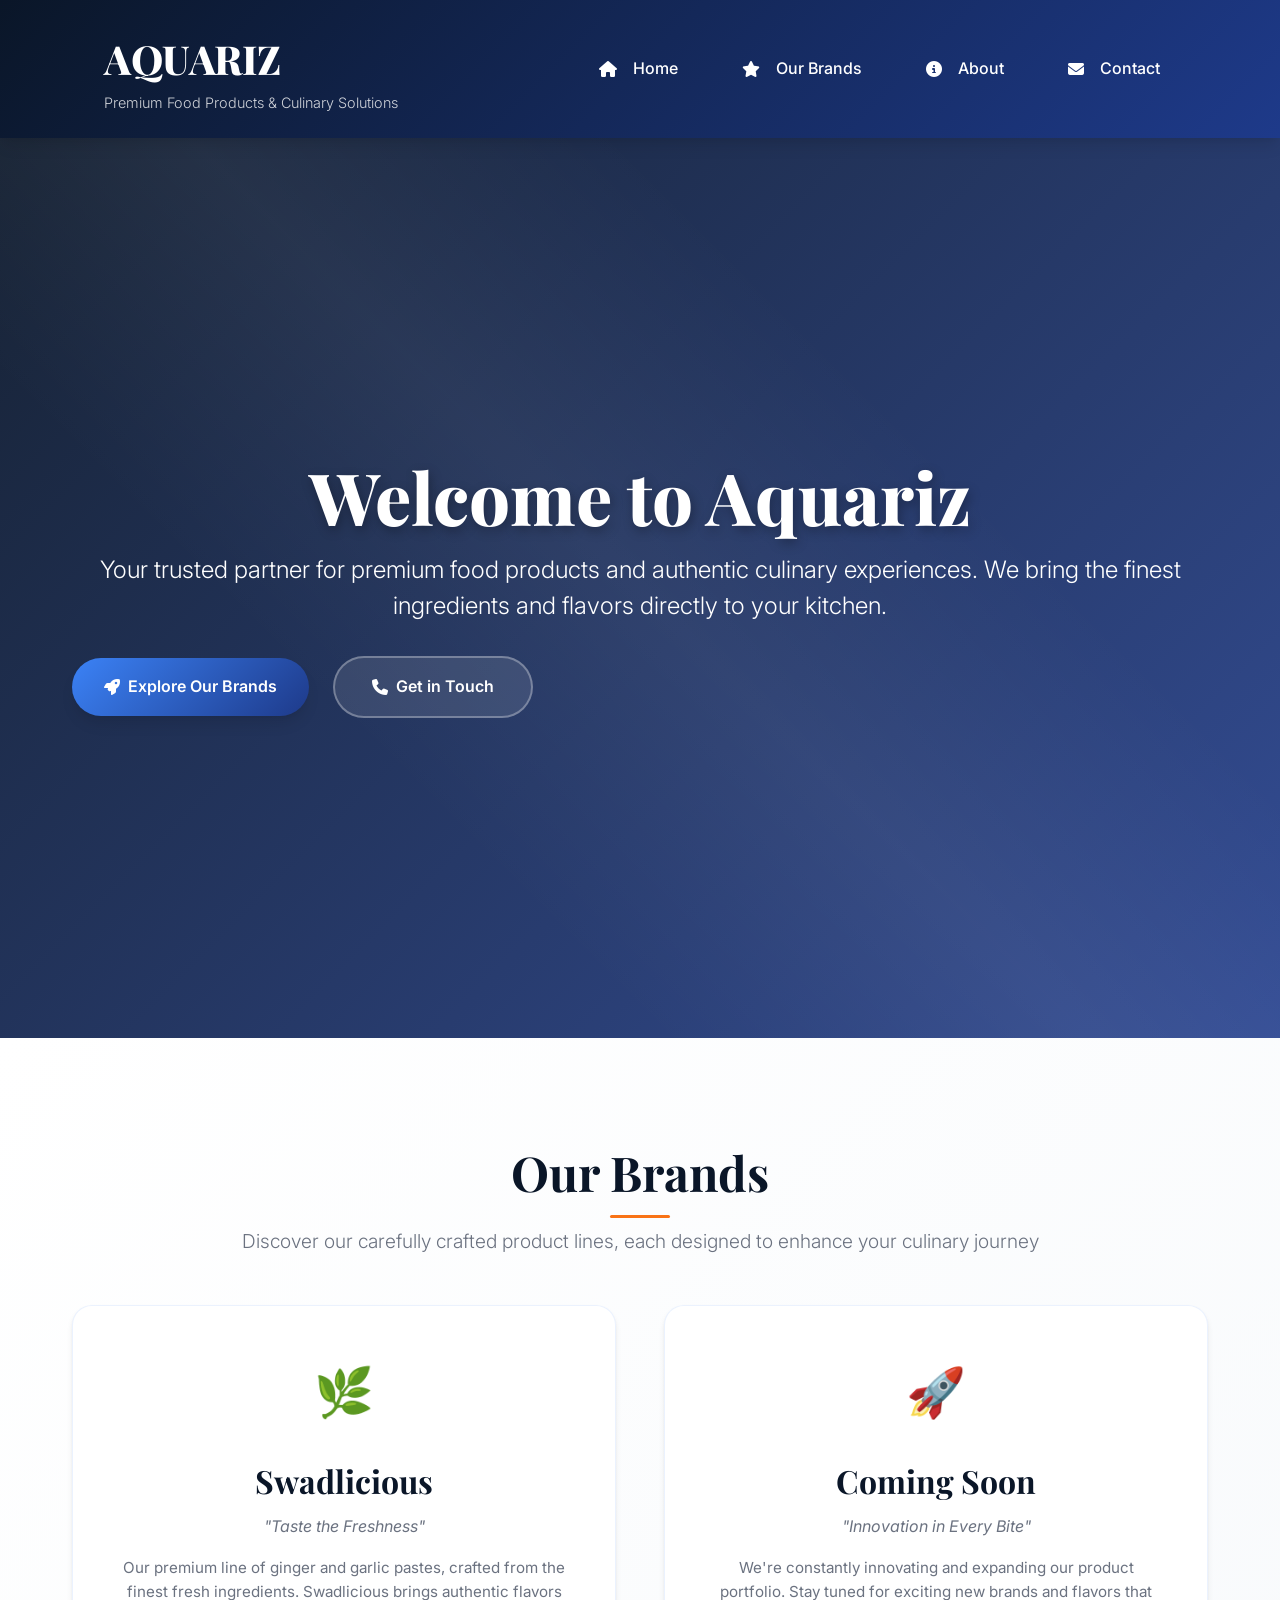
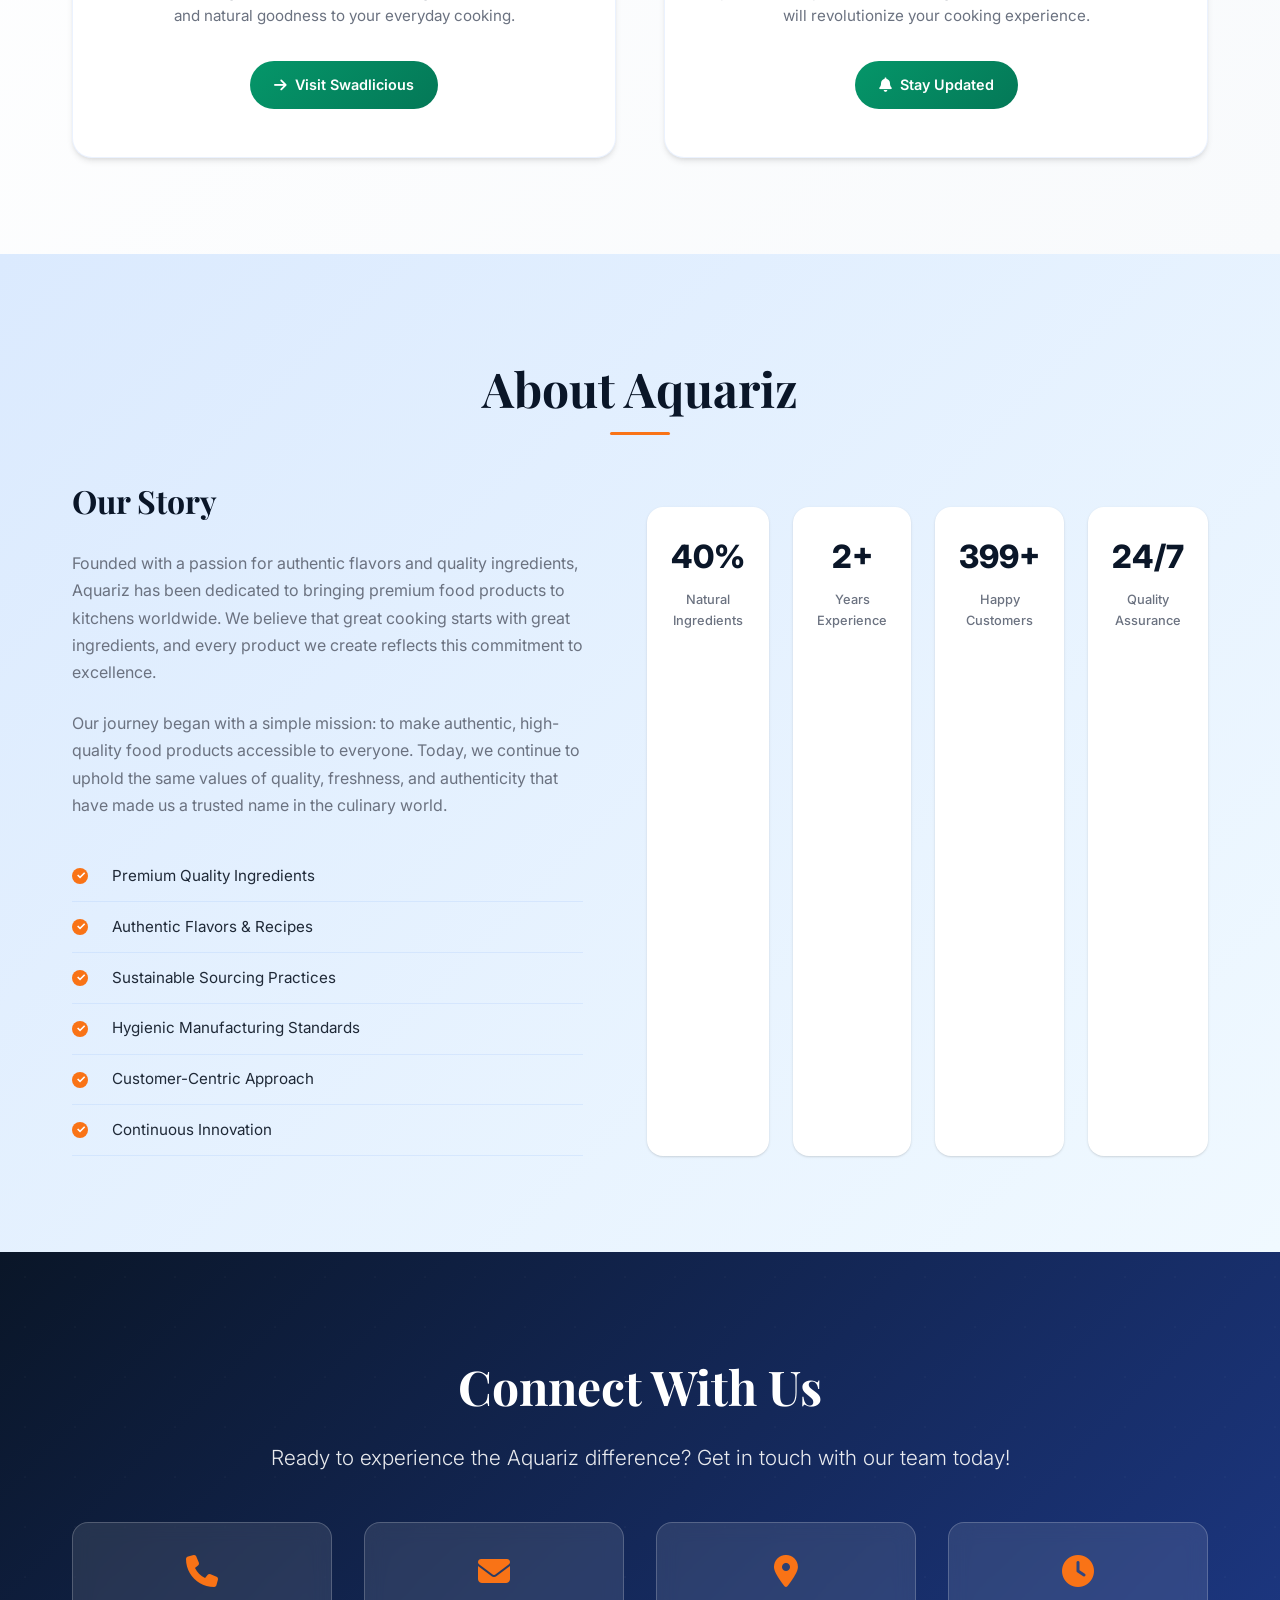
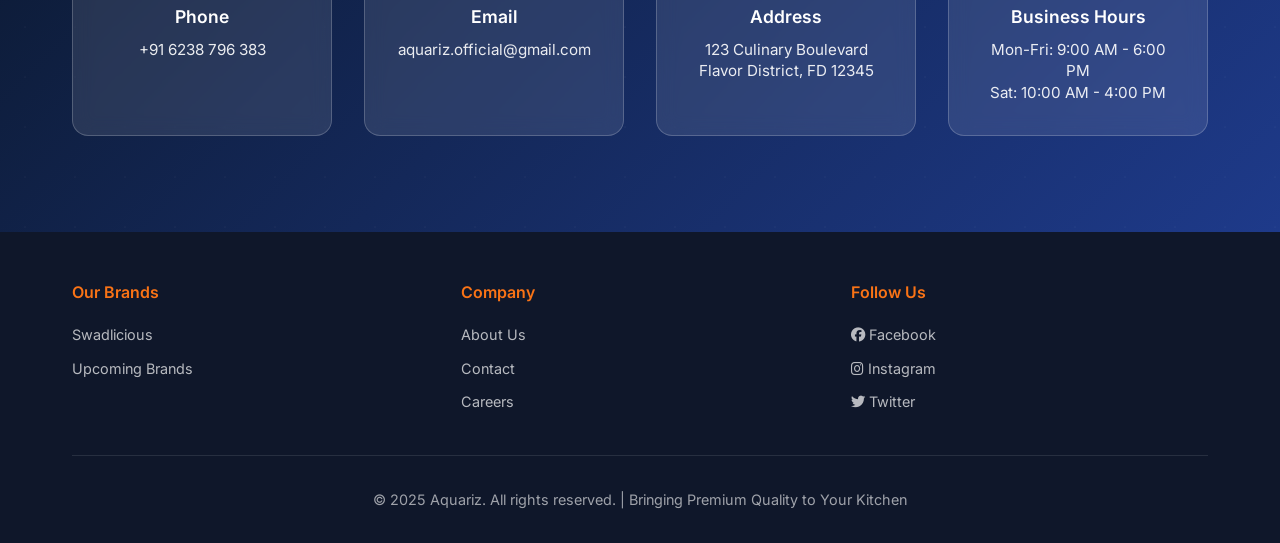
==== commit f571a185: "responsive homepage" ====
--- a/index.html
+++ b/index.html
@@ -1,28 +1,29 @@
 <!DOCTYPE html>
 <html lang="en">
-
 <head>
     <meta charset="UTF-8">
     <meta name="viewport" content="width=device-width, initial-scale=1.0">
     <title>Aquariz - Premium Food Products & Culinary Solutions</title>
-    <link
-        href="https://fonts.googleapis.com/css2?family=Inter:wght@300;400;500;600;700&family=Playfair+Display:wght@400;600;700&display=swap"
-        rel="stylesheet">
-    <link rel="stylesheet" href="https://cdnjs.cloudflare.com/ajax/libs/font-awesome/6.4.0/css/all.min.css">
+    <link href="https://fonts.googleapis.com/css2?family=Inter:wght@200;300;400;500;600;700;800&family=Playfair+Display:wght@400;500;600;700;800&display=swap" rel="stylesheet">
+    <link rel="stylesheet" href="https://cdnjs.cloudflare.com/ajax/libs/font-awesome/6.5.0/css/all.min.css">
     <style>
         :root {
-            --primary-blue: #1a365d;
-            --secondary-blue: #2c5282;
-            --accent-blue: #4299e1;
-            --light-blue: #e6f3ff;
-            --warm-white: #fafafa;
-            --text-dark: #2c3e50;
-            --text-light: #6c757d;
-            --orange: #ff6b35;
-            --green: #4a7c59;
-            --shadow-light: rgba(0, 0, 0, 0.08);
-            --shadow-medium: rgba(0, 0, 0, 0.12);
-            --shadow-heavy: rgba(0, 0, 0, 0.25);
+            --primary-blue: #0a1628;
+            --secondary-blue: #1e3a8a;
+            --accent-blue: #3b82f6;
+            --light-blue: #dbeafe;
+            --warm-white: #fefefe;
+            --text-dark: #1f2937;
+            --text-light: #6b7280;
+            --orange: #f97316;
+            --green: #059669;
+            --gold: #f59e0b;
+            --shadow-xs: 0 1px 2px 0 rgba(0, 0, 0, 0.05);
+            --shadow-sm: 0 1px 3px 0 rgba(0, 0, 0, 0.1), 0 1px 2px 0 rgba(0, 0, 0, 0.06);
+            --shadow-md: 0 4px 6px -1px rgba(0, 0, 0, 0.1), 0 2px 4px -1px rgba(0, 0, 0, 0.06);
+            --shadow-lg: 0 10px 15px -3px rgba(0, 0, 0, 0.1), 0 4px 6px -2px rgba(0, 0, 0, 0.05);
+            --shadow-xl: 0 20px 25px -5px rgba(0, 0, 0, 0.1), 0 10px 10px -5px rgba(0, 0, 0, 0.04);
+            --shadow-2xl: 0 25px 50px -12px rgba(0, 0, 0, 0.25);
         }
 
         * {
@@ -31,163 +32,253 @@
             box-sizing: border-box;
         }
 
+        html {
+            scroll-behavior: smooth;
+        }
+
         body {
-            font-family: 'Inter', sans-serif;
-            line-height: 1.7;
+            font-family: 'Inter', -apple-system, BlinkMacSystemFont, 'Segoe UI', Roboto, sans-serif;
+            font-size: 16px;
+            line-height: 1.6;
             color: var(--text-dark);
             background-color: var(--warm-white);
             overflow-x: hidden;
+            -webkit-font-smoothing: antialiased;
+            -moz-osx-font-smoothing: grayscale;
         }
 
         .container {
             max-width: 1200px;
             margin: 0 auto;
-            padding: 0 24px;
+            padding: 0 1rem;
+        }
+
+        /* Mobile-first container sizing */
+        @media (min-width: 640px) {
+            .container { padding: 0 1.5rem; }
+        }
+        @media (min-width: 1024px) {
+            .container { padding: 0 2rem; }
         }
 
         /* Loading Animation */
-        .loading-animation {
+        .loading-screen {
             position: fixed;
             top: 0;
             left: 0;
-            width: 100%;
-            height: 100%;
-            background: var(--primary-blue);
+            width: 100vw;
+            height: 100vh;
+            background: linear-gradient(135deg, var(--primary-blue), var(--secondary-blue));
             display: flex;
+            flex-direction: column;
             align-items: center;
             justify-content: center;
             z-index: 9999;
-            transition: opacity 0.5s ease;
-        }
-
-        .loading-animation.hidden {
+            transition: opacity 0.5s ease-out, visibility 0.5s ease-out;
+        }
+
+        .loading-screen.hidden {
             opacity: 0;
-            pointer-events: none;
-        }
-
-        .spinner {
-            width: 50px;
-            height: 50px;
-            border: 3px solid rgba(255, 255, 255, 0.3);
-            border-top: 3px solid white;
+            visibility: hidden;
+        }
+
+        .loading-logo {
+            font-family: 'Playfair Display', serif;
+            font-size: 3rem;
+            font-weight: 800;
+            color: white;
+            margin-bottom: 2rem;
+            animation: pulse 2s ease-in-out infinite;
+        }
+
+        .loading-spinner {
+            width: 60px;
+            height: 60px;
+            border: 4px solid rgba(255, 255, 255, 0.2);
+            border-top: 4px solid var(--orange);
             border-radius: 50%;
             animation: spin 1s linear infinite;
         }
 
         @keyframes spin {
-            0% {
-                transform: rotate(0deg);
-            }
-
-            100% {
-                transform: rotate(360deg);
-            }
-        }
-
-        /* Header & Navigation */
+            0% { transform: rotate(0deg); }
+            100% { transform: rotate(360deg); }
+        }
+
+        @keyframes pulse {
+            0%, 100% { opacity: 1; }
+            50% { opacity: 0.7; }
+        }
+
+        /* Header - Ultra Mobile Optimized */
         header {
-            background: linear-gradient(135deg, var(--primary-blue) 0%, var(--secondary-blue) 100%);
-            color: white;
-            padding: 2rem 0;
+            background: linear-gradient(135deg, var(--primary-blue), var(--secondary-blue));
             position: sticky;
             top: 0;
             z-index: 1000;
-            box-shadow: 0 4px 20px var(--shadow-medium);
-        }
-
-        .header-content {
+            box-shadow: var(--shadow-lg);
+            backdrop-filter: blur(10px);
+            transition: all 0.3s ease;
+        }
+
+        .header-container {
             display: flex;
             justify-content: space-between;
             align-items: center;
-            text-align: left;
+            padding: 1rem;
+            min-height: 70px;
         }
 
         .logo-section {
+            flex: 1;
+        }
+
+        .logo {
+            font-family: 'Playfair Display', serif;
+            font-size: 1.8rem;
+            font-weight: 800;
+            color: white;
+            text-decoration: none;
+            letter-spacing: -0.5px;
+            transition: all 0.3s ease;
+        }
+
+        .logo:hover {
+            transform: scale(1.05);
+        }
+
+        .tagline {
+            font-size: 0.7rem;
+            color: rgba(255, 255, 255, 0.8);
+            font-weight: 300;
+            margin-top: 0.2rem;
+            line-height: 1.2;
+        }
+
+        .nav-toggle {
             display: flex;
             flex-direction: column;
-        }
-
-        .logo {
-            font-family: 'Playfair Display', serif;
-            font-size: 3.5rem;
-            font-weight: 700;
-            letter-spacing: -1px;
-            margin-bottom: 0.5rem;
-            text-shadow: 2px 4px 8px var(--shadow-heavy);
-        }
-
-        .company-tagline {
-            font-size: 1.3rem;
-            font-weight: 500;
-            opacity: 0.95;
-            margin-bottom: 0.3rem;
-        }
-
-        .subtitle {
-            font-size: 1rem;
-            font-weight: 300;
-            opacity: 0.85;
-            font-style: italic;
-        }
-
-        .nav-toggle {
-            display: none;
+            justify-content: space-between;
+            width: 28px;
+            height: 20px;
             background: none;
             border: none;
-            color: white;
-            font-size: 1.5rem;
             cursor: pointer;
-        }
-
-        nav ul {
+            padding: 0;
+            z-index: 1001;
+        }
+
+        .nav-toggle span {
+            display: block;
+            height: 3px;
+            width: 100%;
+            background: white;
+            border-radius: 3px;
+            transition: all 0.3s ease;
+        }
+
+        .nav-toggle.active span:nth-child(1) {
+            transform: rotate(45deg) translate(5px, 5px);
+        }
+
+        .nav-toggle.active span:nth-child(2) {
+            opacity: 0;
+        }
+
+        .nav-toggle.active span:nth-child(3) {
+            transform: rotate(-45deg) translate(7px, -6px);
+        }
+
+        .nav-menu {
+            position: fixed;
+            top: 0;
+            right: -100%;
+            width: 100%;
+            height: 100vh;
+            background: linear-gradient(135deg, var(--primary-blue), var(--secondary-blue));
             display: flex;
+            flex-direction: column;
+            justify-content: center;
+            align-items: center;
             list-style: none;
-            gap: 2rem;
-        }
-
-        nav ul li a {
+            transition: right 0.3s ease;
+            z-index: 1000;
+        }
+
+        .nav-menu.active {
+            right: 0;
+        }
+
+        .nav-menu li {
+            margin: 1.5rem 0;
+        }
+
+        .nav-menu a {
             color: white;
             text-decoration: none;
-            padding: 0.8rem 1.5rem;
-            border-radius: 8px;
+            font-size: 1.5rem;
             font-weight: 500;
+            padding: 1rem 2rem;
+            border-radius: 12px;
             transition: all 0.3s ease;
-            position: relative;
             display: flex;
             align-items: center;
-            gap: 0.5rem;
-        }
-
-        nav ul li a:hover {
-            background-color: rgba(255, 255, 255, 0.15);
-            transform: translateY(-2px);
-        }
-
-        nav ul li a::after {
-            content: '';
-            position: absolute;
-            bottom: 0;
-            left: 50%;
-            width: 0;
-            height: 2px;
-            background: var(--orange);
-            transition: all 0.3s ease;
-            transform: translateX(-50%);
-        }
-
-        nav ul li a:hover::after {
-            width: 80%;
-        }
-
-        /* Hero Section */
+            gap: 1rem;
+        }
+
+        .nav-menu a:hover {
+            background: rgba(255, 255, 255, 0.1);
+            transform: translateX(10px);
+        }
+
+        /* Desktop Navigation */
+        @media (min-width: 1024px) {
+            .header-container {
+                padding: 1.5rem 2rem;
+            }
+
+            .logo {
+                font-size: 2.5rem;
+            }
+
+            .tagline {
+                font-size: 0.9rem;
+            }
+
+            .nav-toggle {
+                display: none;
+            }
+
+            .nav-menu {
+                position: static;
+                width: auto;
+                height: auto;
+                background: none;
+                flex-direction: row;
+                justify-content: flex-end;
+                gap: 2rem;
+            }
+
+            .nav-menu a {
+                font-size: 1rem;
+                padding: 0.5rem 1rem;
+            }
+
+            .nav-menu a:hover {
+                transform: translateY(-2px);
+            }
+        }
+
+        /* Hero Section - Mobile First */
         .hero {
-            background: linear-gradient(135deg, rgba(26, 54, 93, 0.9), rgba(44, 82, 130, 0.8)),
-                url('data:image/svg+xml,<svg xmlns="http://www.w3.org/2000/svg" viewBox="0 0 1200 600"><defs><pattern id="dots" width="50" height="50" patternUnits="userSpaceOnUse"><circle cx="25" cy="25" r="2" fill="white" opacity="0.1"/></pattern></defs><rect fill="%23f7fafc" width="1200" height="600"/><rect fill="url(%23dots)" width="1200" height="600"/></svg>');
+            background: linear-gradient(135deg, rgba(10, 22, 40, 0.95), rgba(30, 58, 138, 0.9)),
+                        url('data:image/svg+xml,<svg xmlns="http://www.w3.org/2000/svg" viewBox="0 0 1200 800"><defs><radialGradient id="grad1" cx="50%" cy="50%" r="50%"><stop offset="0%" style="stop-color:%23ffffff;stop-opacity:0.1" /><stop offset="100%" style="stop-color:%23ffffff;stop-opacity:0" /></radialGradient></defs><rect width="1200" height="800" fill="%23f8fafc"/><circle cx="300" cy="200" r="100" fill="url(%23grad1)"/><circle cx="900" cy="600" r="150" fill="url(%23grad1)"/><circle cx="1100" cy="300" r="80" fill="url(%23grad1)"/></svg>');
             background-size: cover;
             background-position: center;
             color: white;
-            text-align: center;
-            padding: 8rem 0;
+            min-height: 100vh;
+            display: flex;
+            align-items: center;
             position: relative;
             overflow: hidden;
         }
@@ -199,117 +290,138 @@
             left: 0;
             right: 0;
             bottom: 0;
-            background: linear-gradient(45deg, transparent 30%, rgba(255, 255, 255, 0.03) 50%, transparent 70%);
-            animation: shimmer 3s infinite;
+            background: linear-gradient(45deg, transparent 30%, rgba(255, 255, 255, 0.05) 50%, transparent 70%);
+            animation: shimmer 4s infinite ease-in-out;
         }
 
         @keyframes shimmer {
-            0% {
-                transform: translateX(-100%);
-            }
-
-            100% {
-                transform: translateX(100%);
-            }
+            0% { transform: translateX(-100%); }
+            100% { transform: translateX(100%); }
         }
 
         .hero-content {
             position: relative;
             z-index: 2;
-            max-width: 800px;
-            margin: 0 auto;
-        }
-
-        .hero h1 {
+            text-align: center;
+            padding: 2rem 0;
+        }
+
+        .hero-title {
             font-family: 'Playfair Display', serif;
-            font-size: 4rem;
-            font-weight: 700;
-            margin-bottom: 1.5rem;
+            font-size: 2.5rem;
+            font-weight: 800;
+            margin-bottom: 1rem;
             line-height: 1.1;
-            text-shadow: 2px 4px 8px var(--shadow-heavy);
+            text-shadow: 2px 4px 12px rgba(0, 0, 0, 0.3);
             animation: fadeInUp 1s ease-out;
         }
 
-        .hero p {
-            font-size: 1.4rem;
-            margin-bottom: 3rem;
+        .hero-subtitle {
+            font-size: 1.1rem;
             font-weight: 300;
+            margin-bottom: 2rem;
             opacity: 0.95;
+            line-height: 1.5;
             animation: fadeInUp 1s ease-out 0.3s both;
+        }
+
+        .hero-buttons {
+            display: flex;
+            flex-direction: column;
+            gap: 1rem;
+            align-items: center;
+            animation: fadeInUp 1s ease-out 0.6s both;
+        }
+
+        .btn {
+            display: inline-flex;
+            align-items: center;
+            justify-content: center;
+            gap: 0.5rem;
+            padding: 1rem 2rem;
+            border-radius: 50px;
+            text-decoration: none;
+            font-weight: 600;
+            font-size: 1rem;
+            transition: all 0.3s ease;
+            min-width: 200px;
+            text-align: center;
+        }
+
+        .btn-primary {
+            background: linear-gradient(135deg, var(--accent-blue), var(--secondary-blue));
+            color: white;
+            box-shadow: var(--shadow-lg);
+        }
+
+        .btn-primary:hover {
+            transform: translateY(-3px);
+            box-shadow: var(--shadow-xl);
+        }
+
+        .btn-secondary {
+            background: rgba(255, 255, 255, 0.1);
+            color: white;
+            border: 2px solid rgba(255, 255, 255, 0.3);
+            backdrop-filter: blur(10px);
+        }
+
+        .btn-secondary:hover {
+            background: rgba(255, 255, 255, 0.2);
+            transform: translateY(-3px);
         }
 
         @keyframes fadeInUp {
             from {
                 opacity: 0;
-                transform: translateY(30px);
-            }
-
+                transform: translateY(40px);
+            }
             to {
                 opacity: 1;
                 transform: translateY(0);
             }
         }
 
-        .hero-buttons {
-            display: flex;
-            gap: 1.5rem;
-            justify-content: center;
-            flex-wrap: wrap;
-            animation: fadeInUp 1s ease-out 0.6s both;
-        }
-
-        .btn {
-            display: inline-flex;
-            align-items: center;
-            gap: 0.5rem;
-            padding: 1.2rem 2.5rem;
-            text-decoration: none;
-            border-radius: 50px;
-            font-weight: 600;
-            font-size: 1.1rem;
-            transition: all 0.3s ease;
-            position: relative;
-            overflow: hidden;
-        }
-
-        .btn-primary {
-            background: linear-gradient(45deg, var(--accent-blue), #3182ce);
-            color: white;
-            box-shadow: 0 8px 25px rgba(66, 153, 225, 0.4);
-        }
-
-        .btn-primary:hover {
-            transform: translateY(-3px);
-            box-shadow: 0 12px 35px rgba(66, 153, 225, 0.6);
-        }
-
-        .btn-secondary {
-            background: transparent;
-            color: white;
-            border: 2px solid white;
-            backdrop-filter: blur(10px);
-        }
-
-        .btn-secondary:hover {
-            background: white;
-            color: var(--primary-blue);
-            transform: translateY(-3px);
+        /* Responsive Hero */
+        @media (min-width: 640px) {
+            .hero-title {
+                font-size: 3.5rem;
+            }
+
+            .hero-subtitle {
+                font-size: 1.3rem;
+            }
+
+            .hero-buttons {
+                flex-direction: row;
+                gap: 1.5rem;
+            }
+        }
+
+        @media (min-width: 1024px) {
+            .hero-title {
+                font-size: 4.5rem;
+            }
+
+            .hero-subtitle {
+                font-size: 1.5rem;
+            }
         }
 
         /* Brands Section */
         .brands {
-            padding: 8rem 0;
-            background: linear-gradient(135deg, #ffffff 0%, #f8f9fa 100%);
+            padding: 4rem 0;
+            background: linear-gradient(135deg, #ffffff 0%, #f8fafc 100%);
         }
 
         .section-header {
             text-align: center;
-            margin-bottom: 5rem;
+            margin-bottom: 3rem;
         }
 
         .section-title {
             font-family: 'Playfair Display', serif;
-            font-size: 3.5rem;
+            font-size: 2.5rem;
             font-weight: 700;
             color: var(--primary-blue);
             margin-bottom: 1rem;
@@ -319,38 +431,37 @@
         .section-title::after {
             content: '';
             position: absolute;
-            bottom: -10px;
+            bottom: -8px;
             left: 50%;
             transform: translateX(-50%);
-            width: 80px;
-            height: 4px;
+            width: 60px;
+            height: 3px;
             background: var(--orange);
             border-radius: 2px;
         }
 
         .section-subtitle {
-            font-size: 1.3rem;
+            font-size: 1.1rem;
             color: var(--text-light);
             font-weight: 300;
-            max-width: 600px;
-            margin: 0 auto;
-        }
-
-        .brand-showcase {
+            line-height: 1.6;
+        }
+
+        .brand-grid {
             display: grid;
-            grid-template-columns: repeat(auto-fit, minmax(400px, 1fr));
-            gap: 3rem;
-            margin-top: 4rem;
+            grid-template-columns: 1fr;
+            gap: 2rem;
+            margin-top: 3rem;
         }
 
         .brand-card {
             background: white;
-            border-radius: 24px;
-            padding: 3rem;
+            border-radius: 20px;
+            padding: 2rem;
             text-align: center;
-            box-shadow: 0 15px 40px var(--shadow-light);
+            box-shadow: var(--shadow-md);
             transition: all 0.4s ease;
-            border: 1px solid rgba(230, 243, 255, 0.5);
+            border: 1px solid rgba(59, 130, 246, 0.1);
             position: relative;
             overflow: hidden;
         }
@@ -362,180 +473,222 @@
             left: 0;
             right: 0;
             bottom: 0;
-            background: linear-gradient(45deg, transparent 30%, rgba(255, 255, 255, 0.2) 50%, transparent 70%);
+            background: linear-gradient(45deg, transparent 30%, rgba(255, 255, 255, 0.8) 50%, transparent 70%);
             opacity: 0;
             transition: opacity 0.3s ease;
         }
 
         .brand-card:hover {
-            transform: translateY(-15px);
-            box-shadow: 0 25px 60px var(--shadow-medium);
+            transform: translateY(-10px);
+            box-shadow: var(--shadow-xl);
         }
 
         .brand-card:hover::before {
             opacity: 1;
         }
 
-        .brand-logo {
-            font-size: 4rem;
+        .brand-icon {
+            font-size: 3rem;
             margin-bottom: 1.5rem;
-            color: var(--green);
             position: relative;
             z-index: 2;
         }
 
         .brand-name {
             font-family: 'Playfair Display', serif;
-            font-size: 2.5rem;
+            font-size: 2rem;
             font-weight: 700;
-            margin-bottom: 1rem;
             color: var(--primary-blue);
+            margin-bottom: 0.5rem;
             position: relative;
             z-index: 2;
         }
 
         .brand-tagline {
-            font-size: 1.3rem;
+            font-size: 1rem;
             color: var(--text-light);
-            margin-bottom: 2rem;
             font-style: italic;
+            margin-bottom: 1rem;
             position: relative;
             z-index: 2;
         }
 
         .brand-description {
-            font-size: 1.1rem;
+            font-size: 0.95rem;
             color: var(--text-light);
-            margin-bottom: 2.5rem;
-            line-height: 1.8;
+            line-height: 1.6;
+            margin-bottom: 2rem;
             position: relative;
             z-index: 2;
         }
 
         .brand-btn {
-            background: linear-gradient(45deg, var(--green), #2c5530);
+            background: linear-gradient(135deg, var(--green), #047857);
             color: white;
-            padding: 1rem 2rem;
+            padding: 0.8rem 1.5rem;
+            border-radius: 50px;
             text-decoration: none;
-            border-radius: 50px;
             font-weight: 600;
+            font-size: 0.9rem;
             transition: all 0.3s ease;
             display: inline-flex;
             align-items: center;
             gap: 0.5rem;
-            box-shadow: 0 4px 15px rgba(74, 124, 89, 0.3);
             position: relative;
             z-index: 2;
         }
 
         .brand-btn:hover {
             transform: translateY(-2px);
-            box-shadow: 0 6px 20px rgba(74, 124, 89, 0.4);
+            box-shadow: var(--shadow-lg);
+        }
+
+        /* Responsive Brands */
+        @media (min-width: 768px) {
+            .brands {
+                padding: 6rem 0;
+            }
+
+            .brand-grid {
+                grid-template-columns: repeat(2, 1fr);
+                gap: 3rem;
+            }
+
+            .brand-card {
+                padding: 3rem;
+            }
+
+            .section-title {
+                font-size: 3rem;
+            }
+
+            .section-subtitle {
+                font-size: 1.2rem;
+            }
         }
 
         /* About Section */
-        .about-company {
-            padding: 8rem 0;
-            background: linear-gradient(135deg, var(--light-blue) 0%, #f0f8ff 100%);
+        .about {
+            padding: 4rem 0;
+            background: linear-gradient(135deg, var(--light-blue) 0%, #f0f9ff 100%);
         }
 
         .about-content {
             display: grid;
-            grid-template-columns: 1fr 1fr;
-            gap: 5rem;
-            align-items: center;
+            grid-template-columns: 1fr;
+            gap: 3rem;
         }
 
         .about-text h3 {
             font-family: 'Playfair Display', serif;
-            font-size: 2.5rem;
+            font-size: 2rem;
             color: var(--primary-blue);
-            margin-bottom: 2rem;
+            margin-bottom: 1.5rem;
         }
 
         .about-text p {
-            font-size: 1.2rem;
+            font-size: 1rem;
             color: var(--text-light);
+            line-height: 1.7;
             margin-bottom: 1.5rem;
-            line-height: 1.8;
-        }
-
-        .company-values {
+        }
+
+        .values-list {
             list-style: none;
             margin-top: 2rem;
         }
 
-        .company-values li {
-            padding: 1rem 0;
+        .values-list li {
+            padding: 0.8rem 0;
             position: relative;
-            padding-left: 3rem;
-            font-size: 1.1rem;
+            padding-left: 2.5rem;
+            font-size: 0.95rem;
             color: var(--text-dark);
-            border-bottom: 1px solid rgba(26, 54, 93, 0.1);
-        }
-
-        .company-values li:before {
+            border-bottom: 1px solid rgba(59, 130, 246, 0.1);
+        }
+
+        .values-list li:before {
             content: "";
             position: absolute;
             left: 0;
             top: 50%;
             transform: translateY(-50%);
-            width: 20px;
-            height: 20px;
+            width: 16px;
+            height: 16px;
             background: var(--orange);
             border-radius: 50%;
-            display: flex;
-            align-items: center;
-            justify-content: center;
-        }
-
-        .company-values li:after {
+        }
+
+        .values-list li:after {
             content: "✓";
             position: absolute;
-            left: 6px;
+            left: 4px;
             top: 50%;
             transform: translateY(-50%);
             color: white;
             font-weight: bold;
-            font-size: 0.8rem;
-        }
-
-        .stats {
+            font-size: 0.7rem;
+        }
+
+        .stats-grid {
             display: grid;
-            grid-template-columns: repeat(auto-fit, minmax(150px, 1fr));
-            gap: 2rem;
+            grid-template-columns: repeat(2, 1fr);
+            gap: 1.5rem;
+            margin-top: 2rem;
         }
 
         .stat-item {
+            background: white;
+            padding: 1.5rem;
+            border-radius: 16px;
             text-align: center;
-            padding: 2.5rem;
-            background: white;
-            border-radius: 16px;
-            box-shadow: 0 10px 30px var(--shadow-light);
+            box-shadow: var(--shadow-sm);
             transition: all 0.3s ease;
-            border: 1px solid rgba(230, 243, 255, 0.5);
         }
 
         .stat-item:hover {
             transform: translateY(-5px);
-            box-shadow: 0 15px 40px var(--shadow-medium);
+            box-shadow: var(--shadow-md);
         }
 
         .stat-number {
-            font-size: 3rem;
-            font-weight: bold;
+            font-size: 2rem;
+            font-weight: 800;
             color: var(--primary-blue);
             margin-bottom: 0.5rem;
         }
 
         .stat-label {
-            font-size: 1rem;
+            font-size: 0.8rem;
             color: var(--text-light);
+            font-weight: 500;
+        }
+
+        /* Responsive About */
+        @media (min-width: 768px) {
+            .about {
+                padding: 6rem 0;
+            }
+
+            .about-content {
+                grid-template-columns: 1fr 1fr;
+                gap: 4rem;
+            }
+
+            .stats-grid {
+                grid-template-columns: repeat(2, 1fr);
+            }
+        }
+
+        @media (min-width: 1024px) {
+            .stats-grid {
+                grid-template-columns: repeat(4, 1fr);
+            }
         }
 
         /* Contact Section */
         .contact {
-            padding: 8rem 0;
+            padding: 4rem 0;
             background: linear-gradient(135deg, var(--primary-blue) 0%, var(--secondary-blue) 100%);
             color: white;
             position: relative;
@@ -548,84 +701,114 @@
             left: 0;
             right: 0;
             bottom: 0;
-            background: url('data:image/svg+xml,<svg xmlns="http://www.w3.org/2000/svg" viewBox="0 0 100 100"><circle cx="50" cy="50" r="2" fill="white" opacity="0.1"/></svg>');
+            background: url('data:image/svg+xml,<svg xmlns="http://www.w3.org/2000/svg" viewBox="0 0 100 100"><circle cx="50" cy="50" r="1" fill="white" opacity="0.1"/></svg>');
             background-size: 50px 50px;
         }
 
         .contact-content {
-            text-align: center;
             position: relative;
             z-index: 2;
-        }
-
-        .contact h2 {
+            text-align: center;
+        }
+
+        .contact-title {
             font-family: 'Playfair Display', serif;
-            font-size: 3rem;
-            margin-bottom: 1.5rem;
+            font-size: 2.5rem;
+            font-weight: 700;
+            margin-bottom: 1rem;
         }
 
         .contact-subtitle {
-            font-size: 1.3rem;
-            margin-bottom: 4rem;
+            font-size: 1.1rem;
+            margin-bottom: 3rem;
             opacity: 0.9;
             font-weight: 300;
         }
 
-        .contact-info {
+        .contact-grid {
             display: grid;
-            grid-template-columns: repeat(auto-fit, minmax(280px, 1fr));
-            gap: 2rem;
-            margin-top: 4rem;
-        }
-
-        .contact-item {
+            grid-template-columns: 1fr;
+            gap: 1.5rem;
+            margin-top: 3rem;
+        }
+
+        .contact-card {
             background: rgba(255, 255, 255, 0.1);
             backdrop-filter: blur(10px);
             border-radius: 16px;
-            padding: 2.5rem;
+            padding: 2rem;
             border: 1px solid rgba(255, 255, 255, 0.2);
             transition: all 0.3s ease;
-        }
-
-        .contact-item:hover {
+            text-align: center;
+        }
+
+        .contact-card:hover {
             transform: translateY(-5px);
             background: rgba(255, 255, 255, 0.15);
         }
 
-        .contact-item i {
-            font-size: 2.5rem;
+        .contact-card i {
+            font-size: 2rem;
             color: var(--orange);
             margin-bottom: 1rem;
         }
 
-        .contact-item h4 {
-            font-size: 1.3rem;
-            margin-bottom: 1rem;
-        }
-
-        .contact-item p {
+        .contact-card h4 {
             font-size: 1.1rem;
+            margin-bottom: 0.5rem;
+            font-weight: 600;
+        }
+
+        .contact-card p {
+            font-size: 0.95rem;
             opacity: 0.9;
+            line-height: 1.4;
+        }
+
+        /* Responsive Contact */
+        @media (min-width: 640px) {
+            .contact-grid {
+                grid-template-columns: repeat(2, 1fr);
+            }
+        }
+
+        @media (min-width: 1024px) {
+            .contact {
+                padding: 6rem 0;
+            }
+
+            .contact-title {
+                font-size: 3rem;
+            }
+
+            .contact-subtitle {
+                font-size: 1.3rem;
+            }
+
+            .contact-grid {
+                grid-template-columns: repeat(4, 1fr);
+                gap: 2rem;
+            }
         }
 
         /* Footer */
         footer {
-            background-color: #1a202c;
+            background: #0f172a;
             color: white;
-            padding: 3rem 0;
-            text-align: center;
+            padding: 3rem 0 2rem;
         }
 
         .footer-content {
             display: grid;
-            grid-template-columns: repeat(auto-fit, minmax(250px, 1fr));
+            grid-template-columns: 1fr;
             gap: 2rem;
             margin-bottom: 2rem;
         }
 
         .footer-section h4 {
+            color: var(--orange);
             margin-bottom: 1rem;
-            color: var(--orange);
+            font-weight: 600;
         }
 
         .footer-section ul {
@@ -637,9 +820,10 @@
         }
 
         .footer-section ul li a {
-            color: rgba(255, 255, 255, 0.8);
+            color: rgba(255, 255, 255, 0.7);
             text-decoration: none;
             transition: color 0.3s ease;
+            font-size: 0.9rem;
         }
 
         .footer-section ul li a:hover {
@@ -647,67 +831,17 @@
         }
 
         .footer-bottom {
-            border-top: 1px solid rgba(255, 255, 255, 0.2);
+            border-top: 1px solid rgba(255, 255, 255, 0.1);
             padding-top: 2rem;
-            margin-top: 2rem;
-        }
-
-        /* Responsive Design */
-        @media (max-width: 768px) {
-            .nav-toggle {
-                display: block;
-            }
-
-            nav ul {
-                display: none;
-                position: absolute;
-                top: 100%;
-                left: 0;
-                right: 0;
-                background: var(--primary-blue);
-                flex-direction: column;
-                padding: 1rem;
-                gap: 0;
-            }
-
-            nav ul.active {
-                display: flex;
-            }
-
-            .header-content {
-                flex-direction: column;
-                gap: 1rem;
-                text-align: center;
-            }
-
-            .logo {
-                font-size: 2.5rem;
-            }
-
-            .hero h1 {
-                font-size: 2.5rem;
-            }
-
-            .hero p {
-                font-size: 1.2rem;
-            }
-
-            .hero-buttons {
-                flex-direction: column;
-                align-items: center;
-            }
-
-            .about-content {
-                grid-template-columns: 1fr;
-                gap: 3rem;
-            }
-
-            .brand-showcase {
-                grid-template-columns: 1fr;
-            }
-
-            .section-title {
-                font-size: 2.5rem;
+            text-align: center;
+            font-size: 0.9rem;
+            color: rgba(255, 255, 255, 0.6);
+        }
+
+        /* Responsive Footer */
+        @media (min-width: 768px) {
+            .footer-content {
+                grid-template-columns: repeat(3, 1fr);
             }
         }
 
@@ -722,29 +856,60 @@
             opacity: 1;
             transform: translateY(0);
         }
+
+        /* Performance optimizations */
+        .brand-card,
+        .contact-card,
+        .stat-item {
+            will-change: transform;
+        }
+
+        /* Accessibility improvements */
+        @media (prefers-reduced-motion: reduce) {
+            *,
+            *::before,
+            *::after {
+                animation-duration: 0.01ms !important;
+                animation-iteration-count: 1 !important;
+                transition-duration: 0.01ms !important;
+            }
+        }
+
+        /* Touch targets for mobile */
+        @media (max-width: 768px) {
+            .btn,
+            .brand-btn,
+            .nav-menu a {
+                min-height: 44px;
+                min-width: 44px;
+            }
+        }
     </style>
 </head>
-
 <body>
-    <!-- Loading Animation -->
-    <div class="loading-animation" id="loading">
-        <div class="spinner"></div>
+    <!-- Loading Screen -->
+    <div class="loading-screen" id="loadingScreen">
+        <div class="loading-logo">AQUARIZ</div>
+        <div class="loading-spinner"></div>
     </div>
 
     <!-- Header -->
     <header>
         <div class="container">
-            <div class="header-content">
+            <div class="header-container">
                 <div class="logo-section">
-                    <div class="logo">AQUARIZ</div>
-                    <div class="company-tagline">Premium Food Products & Culinary Solutions</div>
-                    <div class="subtitle">Bringing Quality and Flavor to Your Kitchen</div>
+                    <a href="#home" class="logo">AQUARIZ</a>
+                    <div class="tagline">Premium Food Products & Culinary Solutions</div>
                 </div>
+                
+                <button class="nav-toggle" id="navToggle" aria-label="Toggle navigation">
+                    <span></span>
+                    <span></span>
+                    <span></span>
+                </button>
+                
                 <nav>
-                    <button class="nav-toggle" id="navToggle">
-                        <i class="fas fa-bars"></i>
-                    </button>
-                    <ul id="navMenu">
+                    <ul class="nav-menu" id="navMenu">
                         <li><a href="#home"><i class="fas fa-home"></i> Home</a></li>
                         <li><a href="#brands"><i class="fas fa-star"></i> Our Brands</a></li>
                         <li><a href="#about"><i class="fas fa-info-circle"></i> About</a></li>
@@ -759,9 +924,8 @@
     <section class="hero" id="home">
         <div class="container">
             <div class="hero-content">
-                <h1>Welcome to Aquariz</h1>
-                <p>Your trusted partner for premium food products and authentic culinary experiences. We bring the
-                    finest ingredients and flavors directly to your kitchen.</p>
+                <h1 class="hero-title">Welcome to Aquariz</h1>
+                <p class="hero-subtitle">Your trusted partner for premium food products and authentic culinary experiences. We bring the finest ingredients and flavors directly to your kitchen.</p>
                 <div class="hero-buttons">
                     <a href="#brands" class="btn btn-primary">
                         <i class="fas fa-rocket"></i> Explore Our Brands
@@ -779,17 +943,16 @@
         <div class="container">
             <div class="section-header scroll-reveal">
                 <h2 class="section-title">Our Brands</h2>
-                <p class="section-subtitle">Discover our carefully crafted product lines, each designed to enhance your
-                    culinary journey</p>
+                <p class="section-subtitle">Discover our carefully crafted product lines, each designed to enhance your culinary journey</p>
             </div>
 
-            <div class="brand-showcase">
+            <div class="brand-grid">
                 <div class="brand-card scroll-reveal">
-                    <div class="brand-logo">🌿</div>
+                    <div class="brand-icon">🌿</div>
                     <h3 class="brand-name">Swadlicious</h3>
                     <p class="brand-tagline">"Taste the Freshness"</p>
                     <p class="brand-description">
-                        Our premium line of ginger and garlic pastes, crafted from the finest fresh ingredients.
+                        Our premium line of ginger and garlic pastes, crafted from the finest fresh ingredients. 
                         Swadlicious brings authentic flavors and natural goodness to your everyday cooking.
                     </p>
                     <a href="swadlicious/" class="brand-btn">
@@ -798,11 +961,11 @@
                 </div>
 
                 <div class="brand-card scroll-reveal">
-                    <div class="brand-logo">🚀</div>
+                    <div class="brand-icon">🚀</div>
                     <h3 class="brand-name">Coming Soon</h3>
                     <p class="brand-tagline">"Innovation in Every Bite"</p>
                     <p class="brand-description">
-                        We're constantly innovating and expanding our product portfolio.
+                        We're constantly innovating and expanding our product portfolio. 
                         Stay tuned for exciting new brands and flavors that will revolutionize your cooking experience.
                     </p>
                     <a href="#contact" class="brand-btn">
@@ -814,23 +977,20 @@
     </section>
 
     <!-- About Section -->
-    <section class="about-company" id="about">
+    <section class="about" id="about">
         <div class="container">
             <div class="section-header scroll-reveal">
                 <h2 class="section-title">About Aquariz</h2>
             </div>
+            
             <div class="about-content scroll-reveal">
                 <div class="about-text">
                     <h3>Our Story</h3>
-                    <p>Founded with a passion for authentic flavors and quality ingredients, Aquariz has been dedicated
-                        to bringing premium food products to kitchens worldwide. We believe that great cooking starts
-                        with great ingredients, and every product we create reflects this commitment to excellence.</p>
-
-                    <p>Our journey began with a simple mission: to make authentic, high-quality food products accessible
-                        to everyone. Today, we continue to uphold the same values of quality, freshness, and
-                        authenticity that have made us a trusted name in the culinary world.</p>
-
-                    <ul class="company-values">
+                    <p>Founded with a passion for authentic flavors and quality ingredients, Aquariz has been dedicated to bringing premium food products to kitchens worldwide. We believe that great cooking starts with great ingredients, and every product we create reflects this commitment to excellence.</p>
+
+                    <p>Our journey began with a simple mission: to make authentic, high-quality food products accessible to everyone. Today, we continue to uphold the same values of quality, freshness, and authenticity that have made us a trusted name in the culinary world.</p>
+
+                    <ul class="values-list">
                         <li>Premium Quality Ingredients</li>
                         <li>Authentic Flavors & Recipes</li>
                         <li>Sustainable Sourcing Practices</li>
@@ -840,7 +1000,7 @@
                     </ul>
                 </div>
 
-                <div class="stats">
+                <div class="stats-grid">
                     <div class="stat-item">
                         <div class="stat-number">100%</div>
                         <div class="stat-label">Natural Ingredients</div>
@@ -866,30 +1026,29 @@
     <section class="contact" id="contact">
         <div class="container">
             <div class="contact-content scroll-reveal">
-                <h2>Connect With Us</h2>
-                <p class="contact-subtitle">Ready to experience the Aquariz difference? Get in touch with our team
-                    today!</p>
-
-                <div class="contact-info">
-                    <div class="contact-item">
+                <h2 class="contact-title">Connect With Us</h2>
+                <p class="contact-subtitle">Ready to experience the Aquariz difference? Get in touch with our team today!</p>
+
+                <div class="contact-grid">
+                    <div class="contact-card">
                         <i class="fas fa-phone"></i>
                         <h4>Phone</h4>
                         <p>+91 6238 796 383</p>
                     </div>
 
-                    <div class="contact-item">
+                    <div class="contact-card">
                         <i class="fas fa-envelope"></i>
                         <h4>Email</h4>
                         <p>aquariz.official@gmail.com</p>
                     </div>
 
-                    <div class="contact-item">
+                    <div class="contact-card">
                         <i class="fas fa-map-marker-alt"></i>
                         <h4>Address</h4>
                         <p>123 Culinary Boulevard<br>Flavor District, FD 12345</p>
                     </div>
 
-                    <div class="contact-item">
+                    <div class="contact-card">
                         <i class="fas fa-clock"></i>
                         <h4>Business Hours</h4>
                         <p>Mon-Fri: 9:00 AM - 6:00 PM<br>Sat: 10:00 AM - 4:00 PM</p>
@@ -937,107 +1096,138 @@
     </footer>
 
     <script>
-        // Loading animation
-        window.addEventListener('load', function () {
-            setTimeout(() => {
-                document.getElementById('loading').classList.add('hidden');
-            }, 1000);
-        });
-
-        // Mobile navigation toggle
-        document.getElementById('navToggle').addEventListener('click', function () {
-            document.getElementById('navMenu').classList.toggle('active');
-        });
-
-        // Smooth scrolling for navigation links
-        document.querySelectorAll('a[href^="#"]').forEach(anchor => {
-            anchor.addEventListener('click', function (e) {
-                e.preventDefault();
-                const target = document.querySelector(this.getAttribute('href'));
-                if (target) {
-                    target.scrollIntoView({
-                        behavior: 'smooth',
-                        block: 'start'
-                    });
+        // Performance optimized JavaScript
+        document.addEventListener('DOMContentLoaded', function() {
+            // Loading screen
+            const loadingScreen = document.getElementById('loadingScreen');
+            
+            window.addEventListener('load', function() {
+                setTimeout(() => {
+                    loadingScreen.classList.add('hidden');
+                }, 1200);
+            });
+
+            // Mobile navigation
+            const navToggle = document.getElementById('navToggle');
+            const navMenu = document.getElementById('navMenu');
+            
+            navToggle.addEventListener('click', function() {
+                navToggle.classList.toggle('active');
+                navMenu.classList.toggle('active');
+            });
+
+            // Close mobile menu when clicking on links
+            document.querySelectorAll('.nav-menu a').forEach(link => {
+                link.addEventListener('click', function() {
+                    navToggle.classList.remove('active');
+                    navMenu.classList.remove('active');
+                });
+            });
+
+            // Smooth scrolling
+            document.querySelectorAll('a[href^="#"]').forEach(anchor => {
+                anchor.addEventListener('click', function (e) {
+                    e.preventDefault();
+                    const target = document.querySelector(this.getAttribute('href'));
+                    if (target) {
+                        target.scrollIntoView({
+                            behavior: 'smooth',
+                            block: 'start'
+                        });
+                    }
+                });
+            });
+
+            // Scroll animations with Intersection Observer
+            const observerOptions = {
+                threshold: 0.1,
+                rootMargin: '0px 0px -50px 0px'
+            };
+
+            const observer = new IntersectionObserver(function(entries) {
+                entries.forEach(entry => {
+                    if (entry.isIntersecting) {
+                        entry.target.classList.add('revealed');
+                    }
+                });
+            }, observerOptions);
+
+            document.querySelectorAll('.scroll-reveal').forEach(el => {
+                observer.observe(el);
+            });
+
+            // Header background change on scroll
+            let ticking = false;
+            
+            function updateHeader() {
+                const header = document.querySelector('header');
+                const scrolled = window.pageYOffset;
+                
+                if (scrolled > 50) {
+                    header.style.background = 'linear-gradient(135deg, rgba(10, 22, 40, 0.95), rgba(30, 58, 138, 0.95))';
+                    header.style.backdropFilter = 'blur(15px)';
+                } else {
+                    header.style.background = 'linear-gradient(135deg, var(--primary-blue), var(--secondary-blue))';
+                    header.style.backdropFilter = 'blur(10px)';
                 }
-                // Close mobile menu if open
-                document.getElementById('navMenu').classList.remove('active');
-            });
-        });
-
-        // Scroll reveal animation
-        const observerOptions = {
-            threshold: 0.1,
-            rootMargin: '0px 0px -50px 0px'
-        };
-
-        const observer = new IntersectionObserver(function (entries) {
-            entries.forEach(entry => {
-                if (entry.isIntersecting) {
-                    entry.target.classList.add('revealed');
+                
+                ticking = false;
+            }
+
+            window.addEventListener('scroll', function() {
+                if (!ticking) {
+                    requestAnimationFrame(updateHeader);
+                    ticking = true;
                 }
             });
-        }, observerOptions);
-
-        document.querySelectorAll('.scroll-reveal').forEach(el => {
-            observer.observe(el);
-        });
-
-        // Navbar background change on scroll
-        window.addEventListener('scroll', function () {
-            const header = document.querySelector('header');
-            if (window.scrollY > 100) {
-                header.style.background = 'linear-gradient(135deg, rgba(26, 54, 93, 0.95), rgba(44, 82, 130, 0.95))';
-                header.style.backdropFilter = 'blur(10px)';
-            } else {
-                header.style.background = 'linear-gradient(135deg, var(--primary-blue), var(--secondary-blue))';
-                header.style.backdropFilter = 'none';
-            }
-        });
-
-        // Parallax effect for hero section
-        window.addEventListener('scroll', function () {
-            const hero = document.querySelector('.hero');
-            const scrolled = window.pageYOffset;
-            const rate = scrolled * -0.5;
-            hero.style.transform = `translateY(${rate}px)`;
-        });
-
-        // Stats animation
-        const statsObserver = new IntersectionObserver((entries) => {
-            entries.forEach(entry => {
-                if (entry.isIntersecting) {
-                    const statNumber = entry.target.querySelector('.stat-number');
-                    const finalNumber = statNumber.textContent;
-                    const isPercentage = finalNumber.includes('%');
-                    const isPlus = finalNumber.includes('+');
-                    const numberValue = parseInt(finalNumber);
-
-                    let counter = 0;
-                    const increment = numberValue / 30;
-
-                    const timer = setInterval(() => {
-                        counter += increment;
-                        if (counter >= numberValue) {
-                            counter = numberValue;
-                            clearInterval(timer);
+
+            // Stats counter animation
+            const statsObserver = new IntersectionObserver((entries) => {
+                entries.forEach(entry => {
+                    if (entry.isIntersecting) {
+                        const statNumber = entry.target.querySelector('.stat-number');
+                        if (statNumber && !statNumber.classList.contains('counted')) {
+                            statNumber.classList.add('counted');
+                            const finalText = statNumber.textContent;
+                            const isPercentage = finalText.includes('%');
+                            const isPlus = finalText.includes('+');
+                            const numberValue = parseInt(finalText);
+                            
+                            if (!isNaN(numberValue)) {
+                                let counter = 0;
+                                const increment = numberValue / 30;
+                                
+                                const timer = setInterval(() => {
+                                    counter += increment;
+                                    if (counter >= numberValue) {
+                                        counter = numberValue;
+                                        clearInterval(timer);
+                                    }
+                                    
+                                    let displayValue = Math.floor(counter);
+                                    if (isPercentage) displayValue += '%';
+                                    if (isPlus) displayValue += '+';
+                                    if (finalText.includes('/')) displayValue = finalText;
+                                    
+                                    statNumber.textContent = displayValue;
+                                }, 50);
+                            }
                         }
-
-                        let displayValue = Math.floor(counter);
-                        if (isPercentage) displayValue += '%';
-                        if (isPlus) displayValue += '+';
-                        if (finalNumber.includes('/')) displayValue = finalNumber;
-
-                        statNumber.textContent = displayValue;
-                    }, 50);
-                }
+                    }
+                });
+            }, { threshold: 0.5 });
+
+            document.querySelectorAll('.stat-item').forEach(item => {
+                statsObserver.observe(item);
             });
-        });
-
-        document.querySelectorAll('.stat-item').forEach(item => {
-            statsObserver.observe(item);
+
+            // Preload critical resources
+            const preloadLink = document.createElement('link');
+            preloadLink.rel = 'preload';
+            preloadLink.href = 'https://fonts.googleapis.com/css2?family=Inter:wght@200;300;400;500;600;700;800&family=Playfair+Display:wght@400;500;600;700;800&display=swap';
+            preloadLink.as = 'style';
+            document.head.appendChild(preloadLink);
         });
     </script>
 </body>
-
-</html>+</html>
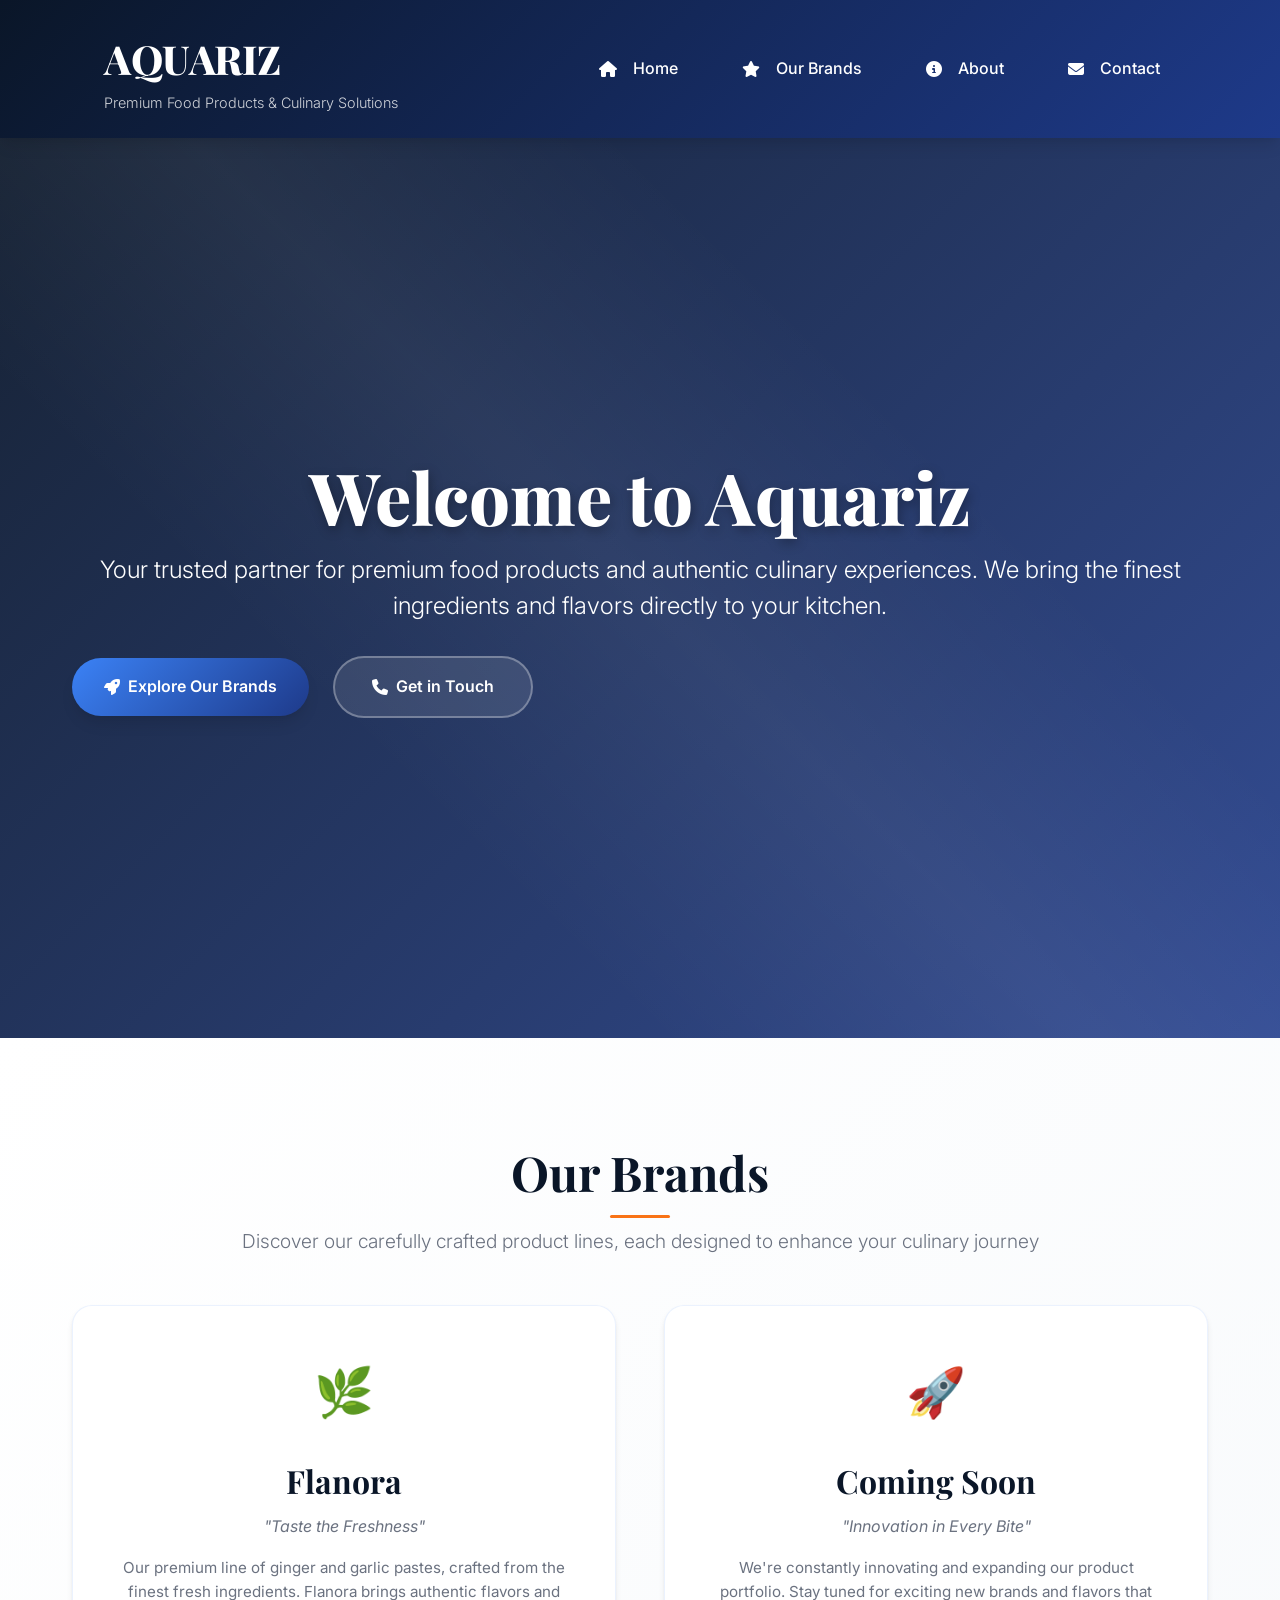
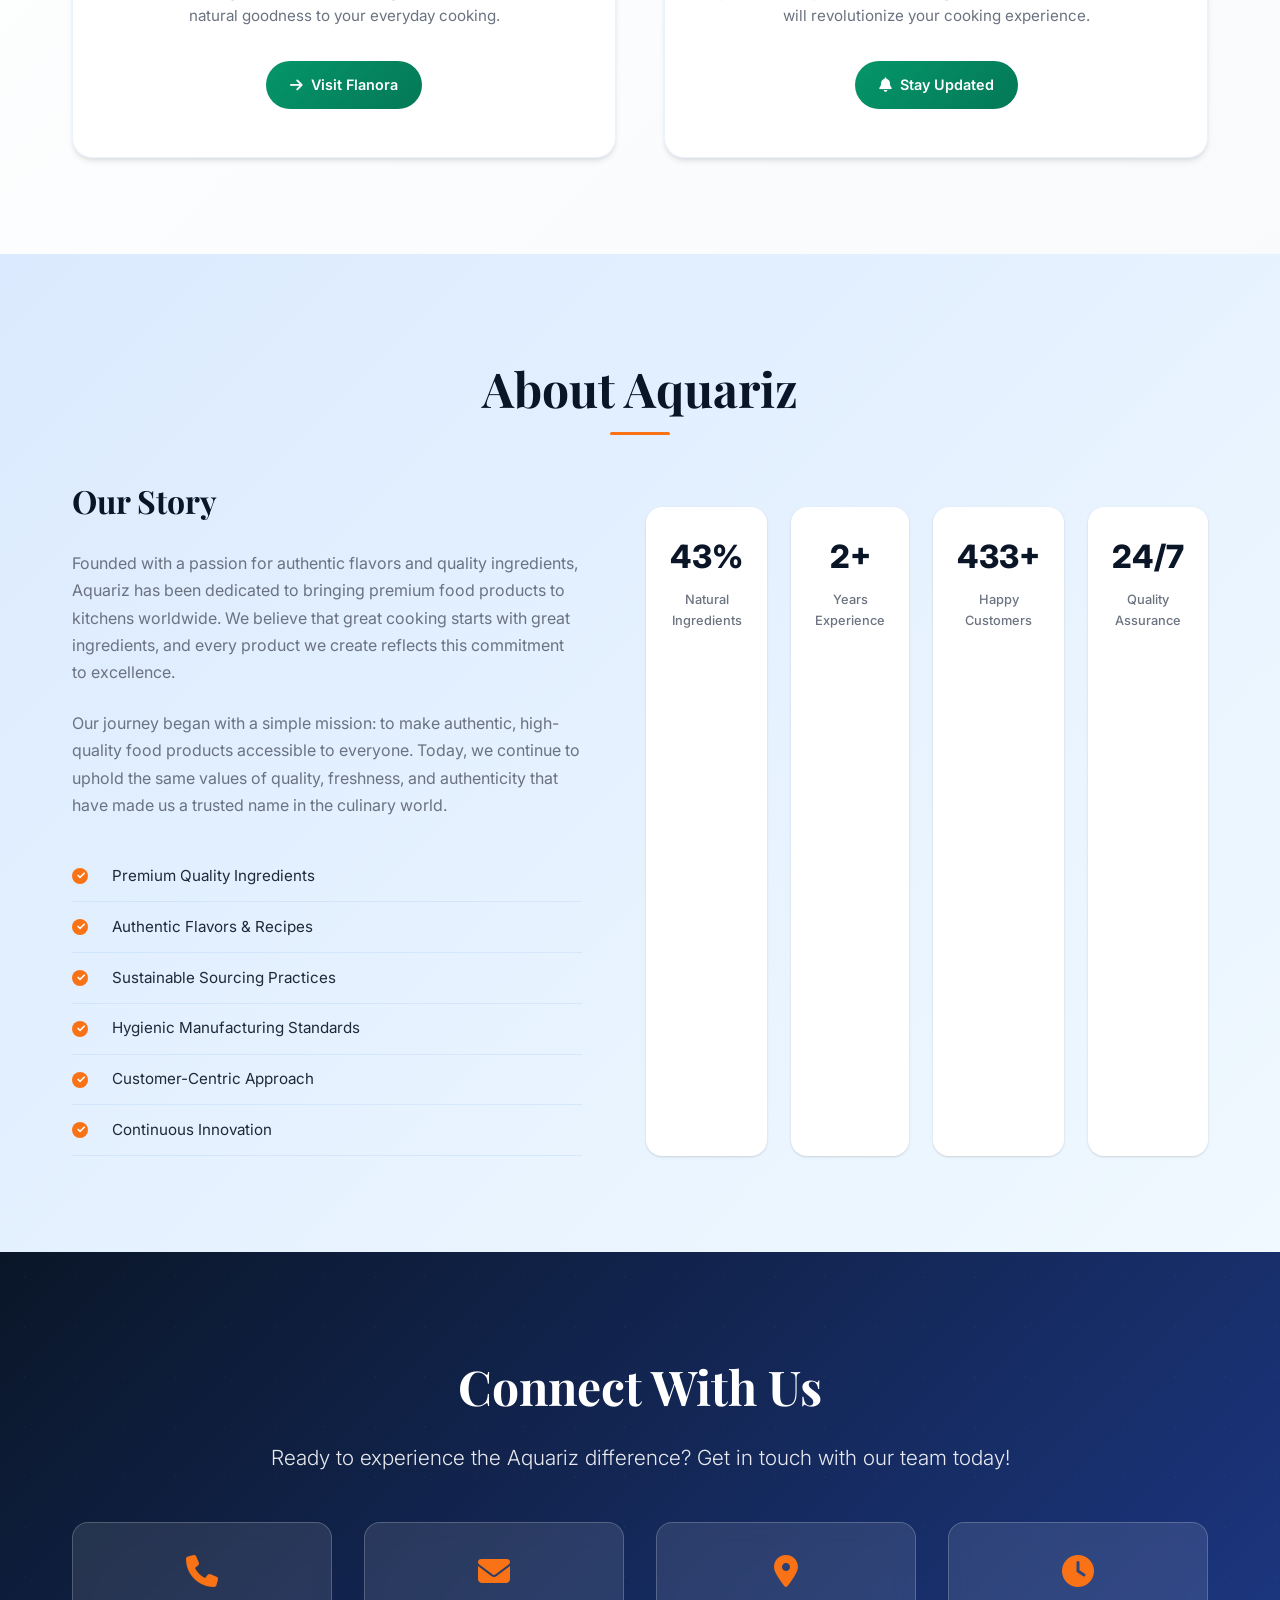
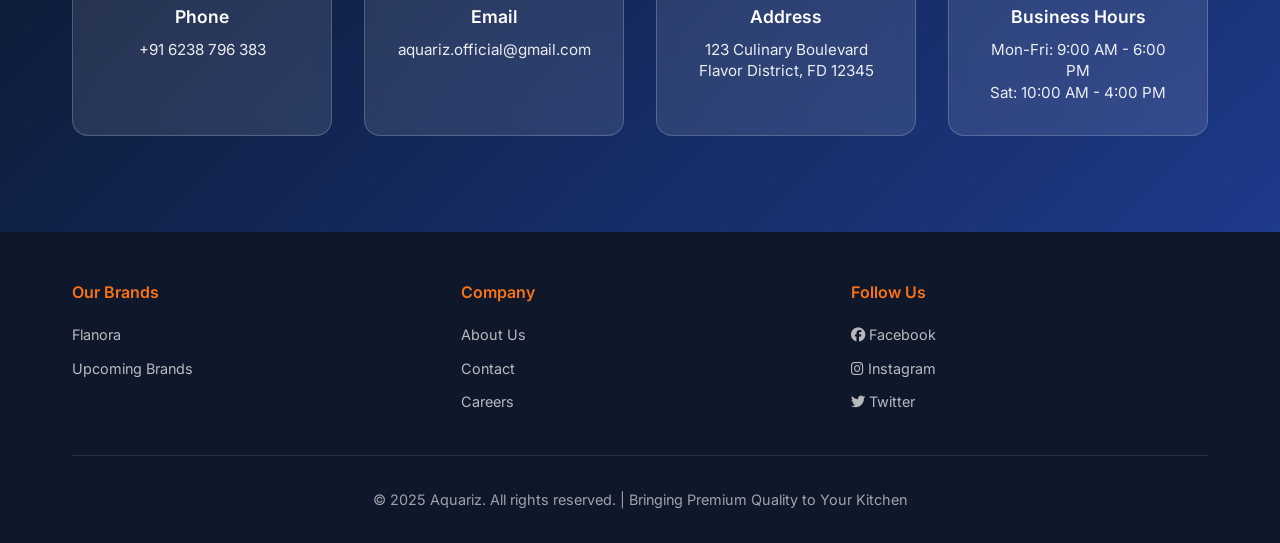
==== commit 2919f877: "v3 flanora" ====
--- a/index.html
+++ b/index.html
@@ -1,10 +1,13 @@
 <!DOCTYPE html>
 <html lang="en">
+
 <head>
     <meta charset="UTF-8">
     <meta name="viewport" content="width=device-width, initial-scale=1.0">
     <title>Aquariz - Premium Food Products & Culinary Solutions</title>
-    <link href="https://fonts.googleapis.com/css2?family=Inter:wght@200;300;400;500;600;700;800&family=Playfair+Display:wght@400;500;600;700;800&display=swap" rel="stylesheet">
+    <link
+        href="https://fonts.googleapis.com/css2?family=Inter:wght@200;300;400;500;600;700;800&family=Playfair+Display:wght@400;500;600;700;800&display=swap"
+        rel="stylesheet">
     <link rel="stylesheet" href="https://cdnjs.cloudflare.com/ajax/libs/font-awesome/6.5.0/css/all.min.css">
     <style>
         :root {
@@ -55,10 +58,15 @@
 
         /* Mobile-first container sizing */
         @media (min-width: 640px) {
-            .container { padding: 0 1.5rem; }
-        }
+            .container {
+                padding: 0 1.5rem;
+            }
+        }
+
         @media (min-width: 1024px) {
-            .container { padding: 0 2rem; }
+            .container {
+                padding: 0 2rem;
+            }
         }
 
         /* Loading Animation */
@@ -101,13 +109,25 @@
         }
 
         @keyframes spin {
-            0% { transform: rotate(0deg); }
-            100% { transform: rotate(360deg); }
+            0% {
+                transform: rotate(0deg);
+            }
+
+            100% {
+                transform: rotate(360deg);
+            }
         }
 
         @keyframes pulse {
-            0%, 100% { opacity: 1; }
-            50% { opacity: 0.7; }
+
+            0%,
+            100% {
+                opacity: 1;
+            }
+
+            50% {
+                opacity: 0.7;
+            }
         }
 
         /* Header - Ultra Mobile Optimized */
@@ -272,7 +292,7 @@
         /* Hero Section - Mobile First */
         .hero {
             background: linear-gradient(135deg, rgba(10, 22, 40, 0.95), rgba(30, 58, 138, 0.9)),
-                        url('data:image/svg+xml,<svg xmlns="http://www.w3.org/2000/svg" viewBox="0 0 1200 800"><defs><radialGradient id="grad1" cx="50%" cy="50%" r="50%"><stop offset="0%" style="stop-color:%23ffffff;stop-opacity:0.1" /><stop offset="100%" style="stop-color:%23ffffff;stop-opacity:0" /></radialGradient></defs><rect width="1200" height="800" fill="%23f8fafc"/><circle cx="300" cy="200" r="100" fill="url(%23grad1)"/><circle cx="900" cy="600" r="150" fill="url(%23grad1)"/><circle cx="1100" cy="300" r="80" fill="url(%23grad1)"/></svg>');
+                url('data:image/svg+xml,<svg xmlns="http://www.w3.org/2000/svg" viewBox="0 0 1200 800"><defs><radialGradient id="grad1" cx="50%" cy="50%" r="50%"><stop offset="0%" style="stop-color:%23ffffff;stop-opacity:0.1" /><stop offset="100%" style="stop-color:%23ffffff;stop-opacity:0" /></radialGradient></defs><rect width="1200" height="800" fill="%23f8fafc"/><circle cx="300" cy="200" r="100" fill="url(%23grad1)"/><circle cx="900" cy="600" r="150" fill="url(%23grad1)"/><circle cx="1100" cy="300" r="80" fill="url(%23grad1)"/></svg>');
             background-size: cover;
             background-position: center;
             color: white;
@@ -295,8 +315,13 @@
         }
 
         @keyframes shimmer {
-            0% { transform: translateX(-100%); }
-            100% { transform: translateX(100%); }
+            0% {
+                transform: translateX(-100%);
+            }
+
+            100% {
+                transform: translateX(100%);
+            }
         }
 
         .hero-content {
@@ -376,6 +401,7 @@
                 opacity: 0;
                 transform: translateY(40px);
             }
+
             to {
                 opacity: 1;
                 transform: translateY(0);
@@ -866,6 +892,7 @@
 
         /* Accessibility improvements */
         @media (prefers-reduced-motion: reduce) {
+
             *,
             *::before,
             *::after {
@@ -877,6 +904,7 @@
 
         /* Touch targets for mobile */
         @media (max-width: 768px) {
+
             .btn,
             .brand-btn,
             .nav-menu a {
@@ -886,6 +914,7 @@
         }
     </style>
 </head>
+
 <body>
     <!-- Loading Screen -->
     <div class="loading-screen" id="loadingScreen">
@@ -901,13 +930,13 @@
                     <a href="#home" class="logo">AQUARIZ</a>
                     <div class="tagline">Premium Food Products & Culinary Solutions</div>
                 </div>
-                
+
                 <button class="nav-toggle" id="navToggle" aria-label="Toggle navigation">
                     <span></span>
                     <span></span>
                     <span></span>
                 </button>
-                
+
                 <nav>
                     <ul class="nav-menu" id="navMenu">
                         <li><a href="#home"><i class="fas fa-home"></i> Home</a></li>
@@ -925,7 +954,8 @@
         <div class="container">
             <div class="hero-content">
                 <h1 class="hero-title">Welcome to Aquariz</h1>
-                <p class="hero-subtitle">Your trusted partner for premium food products and authentic culinary experiences. We bring the finest ingredients and flavors directly to your kitchen.</p>
+                <p class="hero-subtitle">Your trusted partner for premium food products and authentic culinary
+                    experiences. We bring the finest ingredients and flavors directly to your kitchen.</p>
                 <div class="hero-buttons">
                     <a href="#brands" class="btn btn-primary">
                         <i class="fas fa-rocket"></i> Explore Our Brands
@@ -943,20 +973,21 @@
         <div class="container">
             <div class="section-header scroll-reveal">
                 <h2 class="section-title">Our Brands</h2>
-                <p class="section-subtitle">Discover our carefully crafted product lines, each designed to enhance your culinary journey</p>
+                <p class="section-subtitle">Discover our carefully crafted product lines, each designed to enhance your
+                    culinary journey</p>
             </div>
 
             <div class="brand-grid">
                 <div class="brand-card scroll-reveal">
                     <div class="brand-icon">🌿</div>
-                    <h3 class="brand-name">Swadlicious</h3>
+                    <h3 class="brand-name">Flanora</h3>
                     <p class="brand-tagline">"Taste the Freshness"</p>
                     <p class="brand-description">
-                        Our premium line of ginger and garlic pastes, crafted from the finest fresh ingredients. 
-                        Swadlicious brings authentic flavors and natural goodness to your everyday cooking.
+                        Our premium line of ginger and garlic pastes, crafted from the finest fresh ingredients.
+                        Flanora brings authentic flavors and natural goodness to your everyday cooking.
                     </p>
-                    <a href="swadlicious/" class="brand-btn">
-                        <i class="fas fa-arrow-right"></i> Visit Swadlicious
+                    <a href="flanora/" class="brand-btn">
+                        <i class="fas fa-arrow-right"></i> Visit Flanora
                     </a>
                 </div>
 
@@ -965,7 +996,7 @@
                     <h3 class="brand-name">Coming Soon</h3>
                     <p class="brand-tagline">"Innovation in Every Bite"</p>
                     <p class="brand-description">
-                        We're constantly innovating and expanding our product portfolio. 
+                        We're constantly innovating and expanding our product portfolio.
                         Stay tuned for exciting new brands and flavors that will revolutionize your cooking experience.
                     </p>
                     <a href="#contact" class="brand-btn">
@@ -982,13 +1013,17 @@
             <div class="section-header scroll-reveal">
                 <h2 class="section-title">About Aquariz</h2>
             </div>
-            
+
             <div class="about-content scroll-reveal">
                 <div class="about-text">
                     <h3>Our Story</h3>
-                    <p>Founded with a passion for authentic flavors and quality ingredients, Aquariz has been dedicated to bringing premium food products to kitchens worldwide. We believe that great cooking starts with great ingredients, and every product we create reflects this commitment to excellence.</p>
-
-                    <p>Our journey began with a simple mission: to make authentic, high-quality food products accessible to everyone. Today, we continue to uphold the same values of quality, freshness, and authenticity that have made us a trusted name in the culinary world.</p>
+                    <p>Founded with a passion for authentic flavors and quality ingredients, Aquariz has been dedicated
+                        to bringing premium food products to kitchens worldwide. We believe that great cooking starts
+                        with great ingredients, and every product we create reflects this commitment to excellence.</p>
+
+                    <p>Our journey began with a simple mission: to make authentic, high-quality food products accessible
+                        to everyone. Today, we continue to uphold the same values of quality, freshness, and
+                        authenticity that have made us a trusted name in the culinary world.</p>
 
                     <ul class="values-list">
                         <li>Premium Quality Ingredients</li>
@@ -1027,7 +1062,8 @@
         <div class="container">
             <div class="contact-content scroll-reveal">
                 <h2 class="contact-title">Connect With Us</h2>
-                <p class="contact-subtitle">Ready to experience the Aquariz difference? Get in touch with our team today!</p>
+                <p class="contact-subtitle">Ready to experience the Aquariz difference? Get in touch with our team
+                    today!</p>
 
                 <div class="contact-grid">
                     <div class="contact-card">
@@ -1065,7 +1101,7 @@
                 <div class="footer-section">
                     <h4>Our Brands</h4>
                     <ul>
-                        <li><a href="swadlicious/">Swadlicious</a></li>
+                        <li><a href="flanora/">Flanora</a></li>
                         <li><a href="#contact">Upcoming Brands</a></li>
                     </ul>
                 </div>
@@ -1097,11 +1133,11 @@
 
     <script>
         // Performance optimized JavaScript
-        document.addEventListener('DOMContentLoaded', function() {
+        document.addEventListener('DOMContentLoaded', function () {
             // Loading screen
             const loadingScreen = document.getElementById('loadingScreen');
-            
-            window.addEventListener('load', function() {
+
+            window.addEventListener('load', function () {
                 setTimeout(() => {
                     loadingScreen.classList.add('hidden');
                 }, 1200);
@@ -1110,15 +1146,15 @@
             // Mobile navigation
             const navToggle = document.getElementById('navToggle');
             const navMenu = document.getElementById('navMenu');
-            
-            navToggle.addEventListener('click', function() {
+
+            navToggle.addEventListener('click', function () {
                 navToggle.classList.toggle('active');
                 navMenu.classList.toggle('active');
             });
 
             // Close mobile menu when clicking on links
             document.querySelectorAll('.nav-menu a').forEach(link => {
-                link.addEventListener('click', function() {
+                link.addEventListener('click', function () {
                     navToggle.classList.remove('active');
                     navMenu.classList.remove('active');
                 });
@@ -1144,7 +1180,7 @@
                 rootMargin: '0px 0px -50px 0px'
             };
 
-            const observer = new IntersectionObserver(function(entries) {
+            const observer = new IntersectionObserver(function (entries) {
                 entries.forEach(entry => {
                     if (entry.isIntersecting) {
                         entry.target.classList.add('revealed');
@@ -1158,11 +1194,11 @@
 
             // Header background change on scroll
             let ticking = false;
-            
+
             function updateHeader() {
                 const header = document.querySelector('header');
                 const scrolled = window.pageYOffset;
-                
+
                 if (scrolled > 50) {
                     header.style.background = 'linear-gradient(135deg, rgba(10, 22, 40, 0.95), rgba(30, 58, 138, 0.95))';
                     header.style.backdropFilter = 'blur(15px)';
@@ -1170,11 +1206,11 @@
                     header.style.background = 'linear-gradient(135deg, var(--primary-blue), var(--secondary-blue))';
                     header.style.backdropFilter = 'blur(10px)';
                 }
-                
+
                 ticking = false;
             }
 
-            window.addEventListener('scroll', function() {
+            window.addEventListener('scroll', function () {
                 if (!ticking) {
                     requestAnimationFrame(updateHeader);
                     ticking = true;
@@ -1192,23 +1228,23 @@
                             const isPercentage = finalText.includes('%');
                             const isPlus = finalText.includes('+');
                             const numberValue = parseInt(finalText);
-                            
+
                             if (!isNaN(numberValue)) {
                                 let counter = 0;
                                 const increment = numberValue / 30;
-                                
+
                                 const timer = setInterval(() => {
                                     counter += increment;
                                     if (counter >= numberValue) {
                                         counter = numberValue;
                                         clearInterval(timer);
                                     }
-                                    
+
                                     let displayValue = Math.floor(counter);
                                     if (isPercentage) displayValue += '%';
                                     if (isPlus) displayValue += '+';
                                     if (finalText.includes('/')) displayValue = finalText;
-                                    
+
                                     statNumber.textContent = displayValue;
                                 }, 50);
                             }
@@ -1230,4 +1266,5 @@
         });
     </script>
 </body>
-</html>
+
+</html>
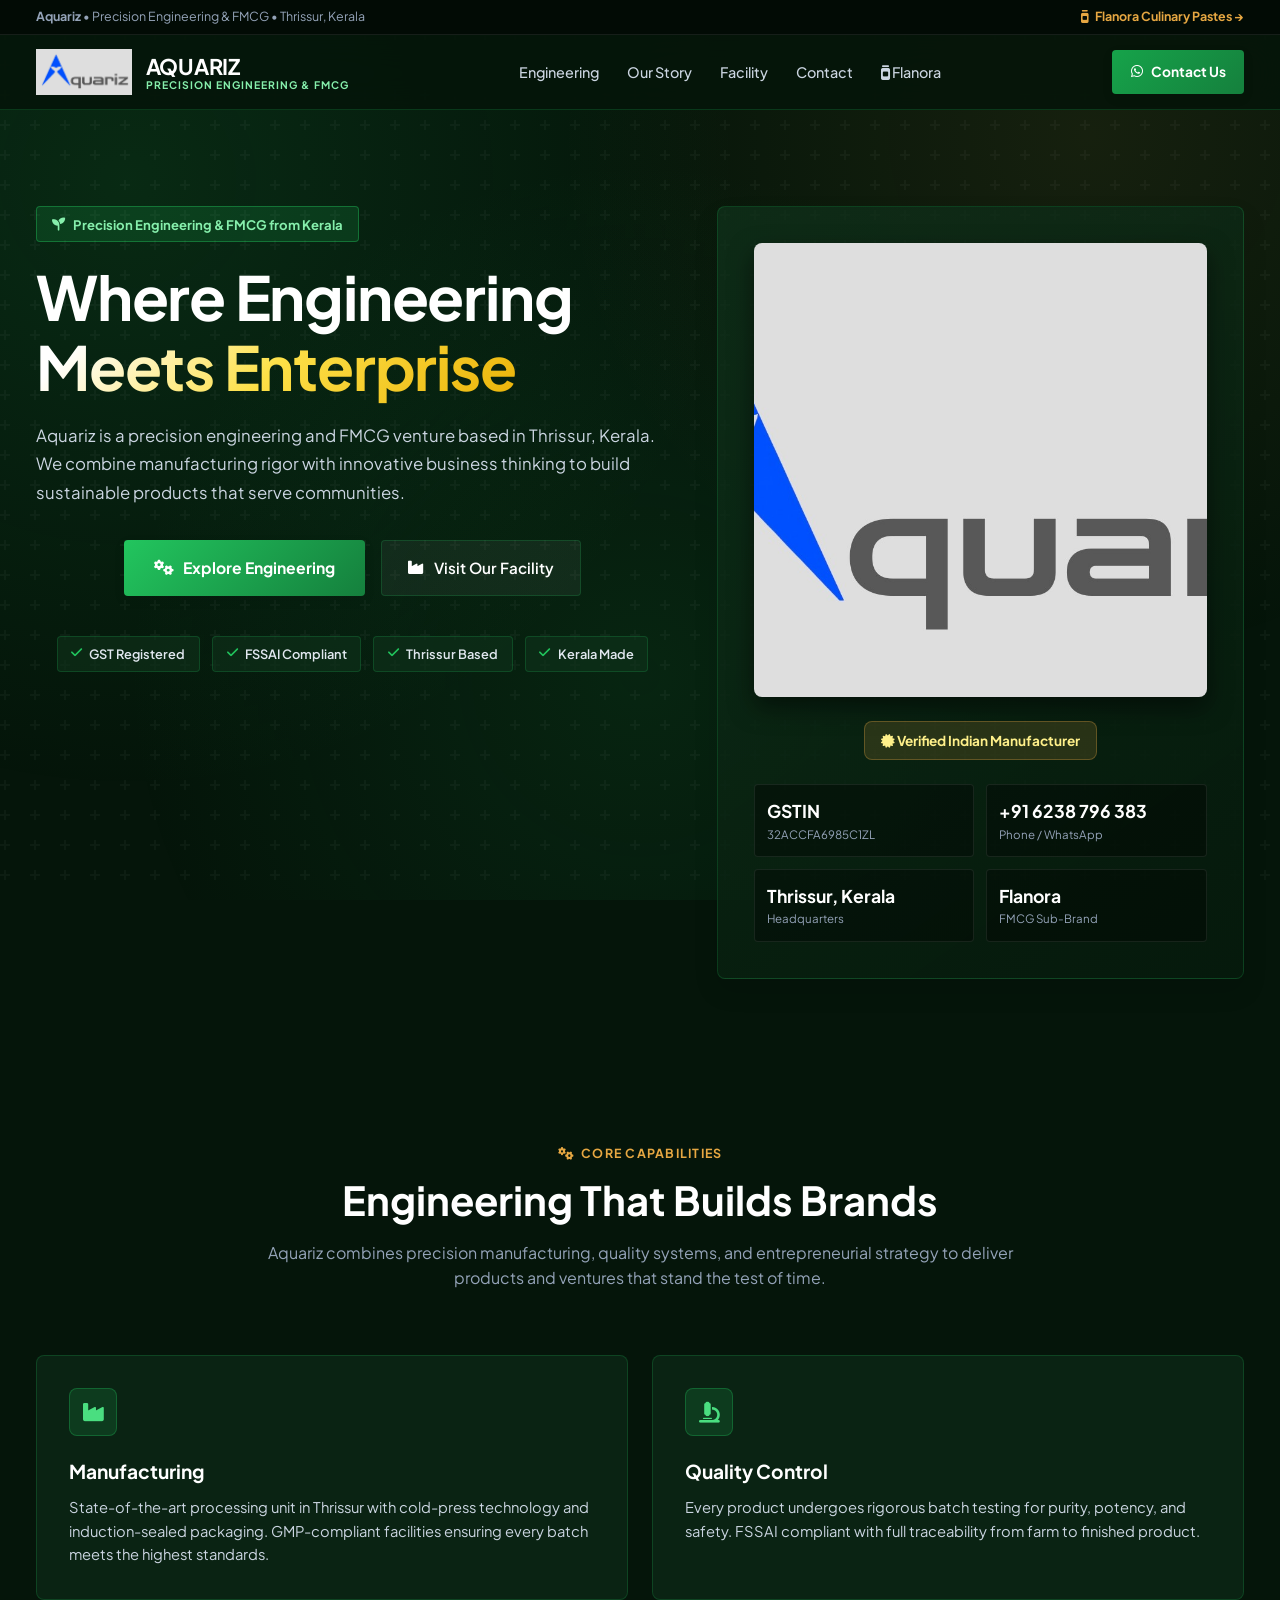
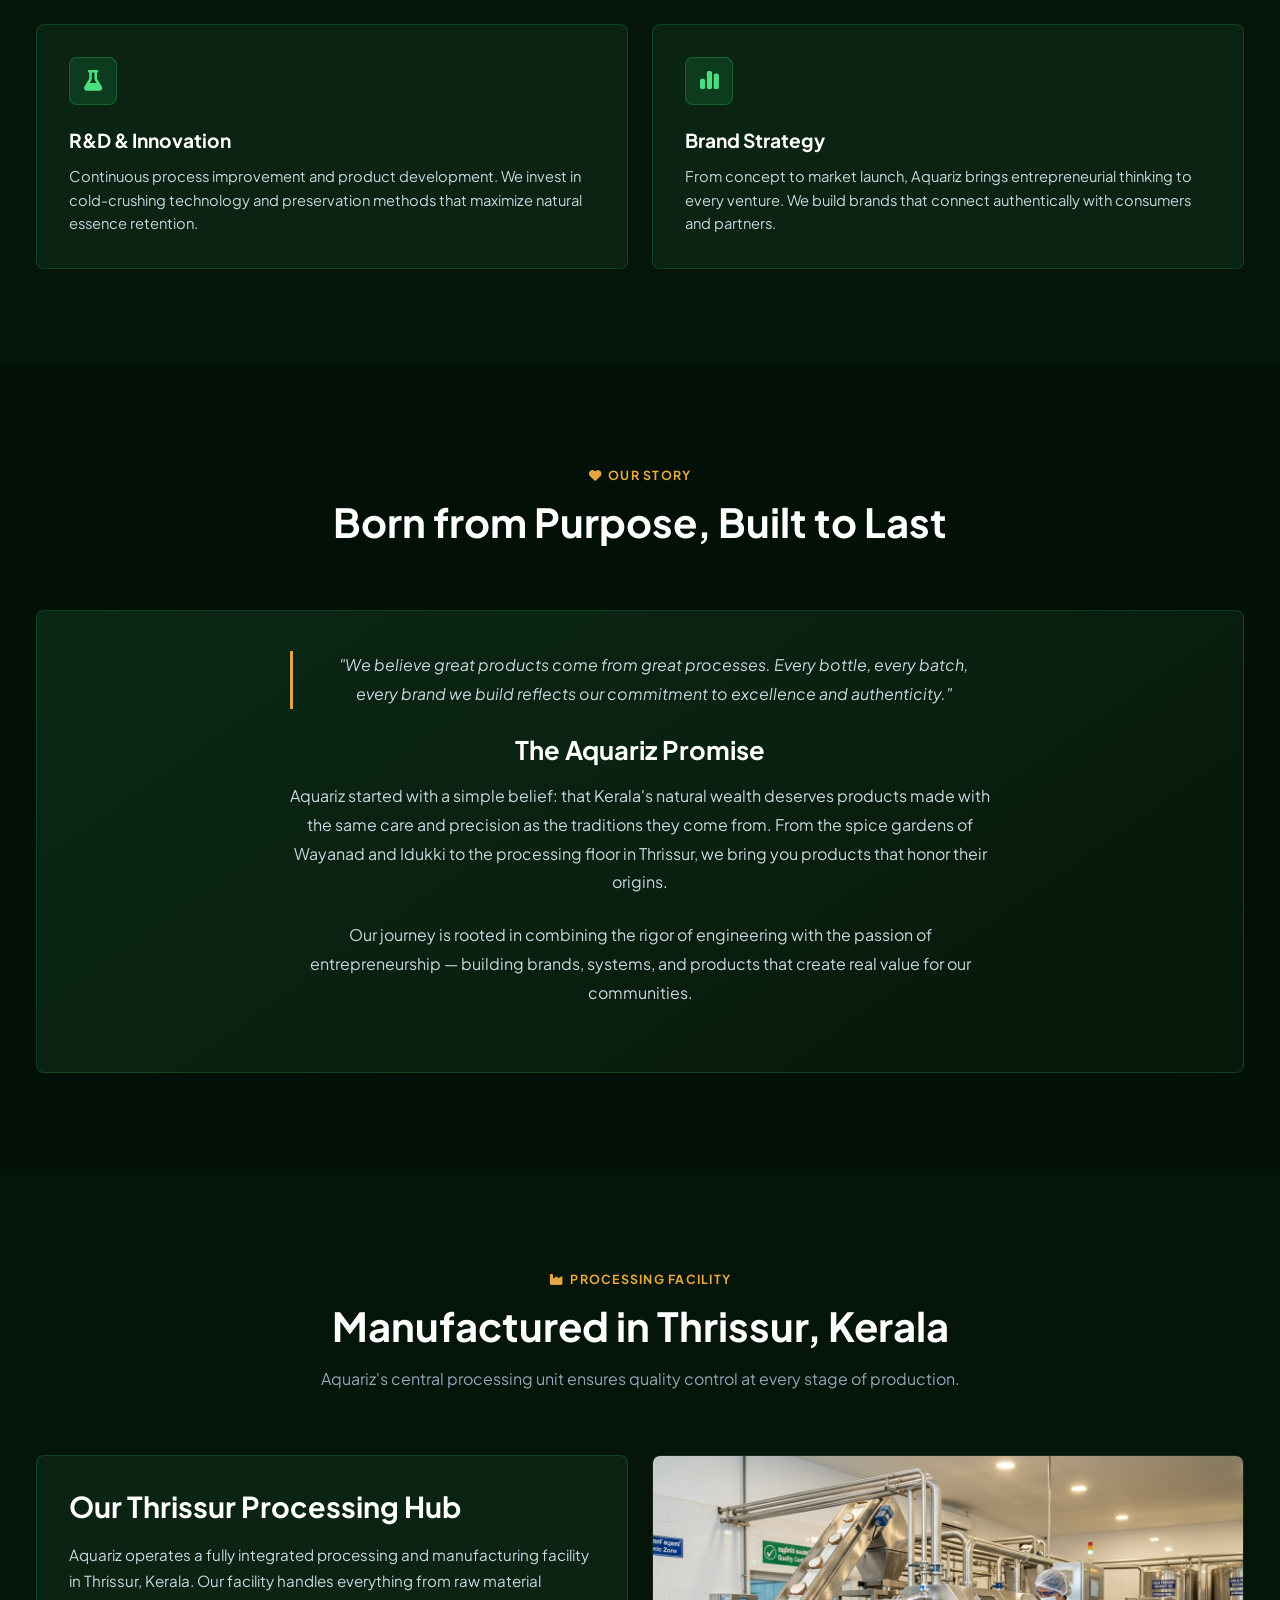
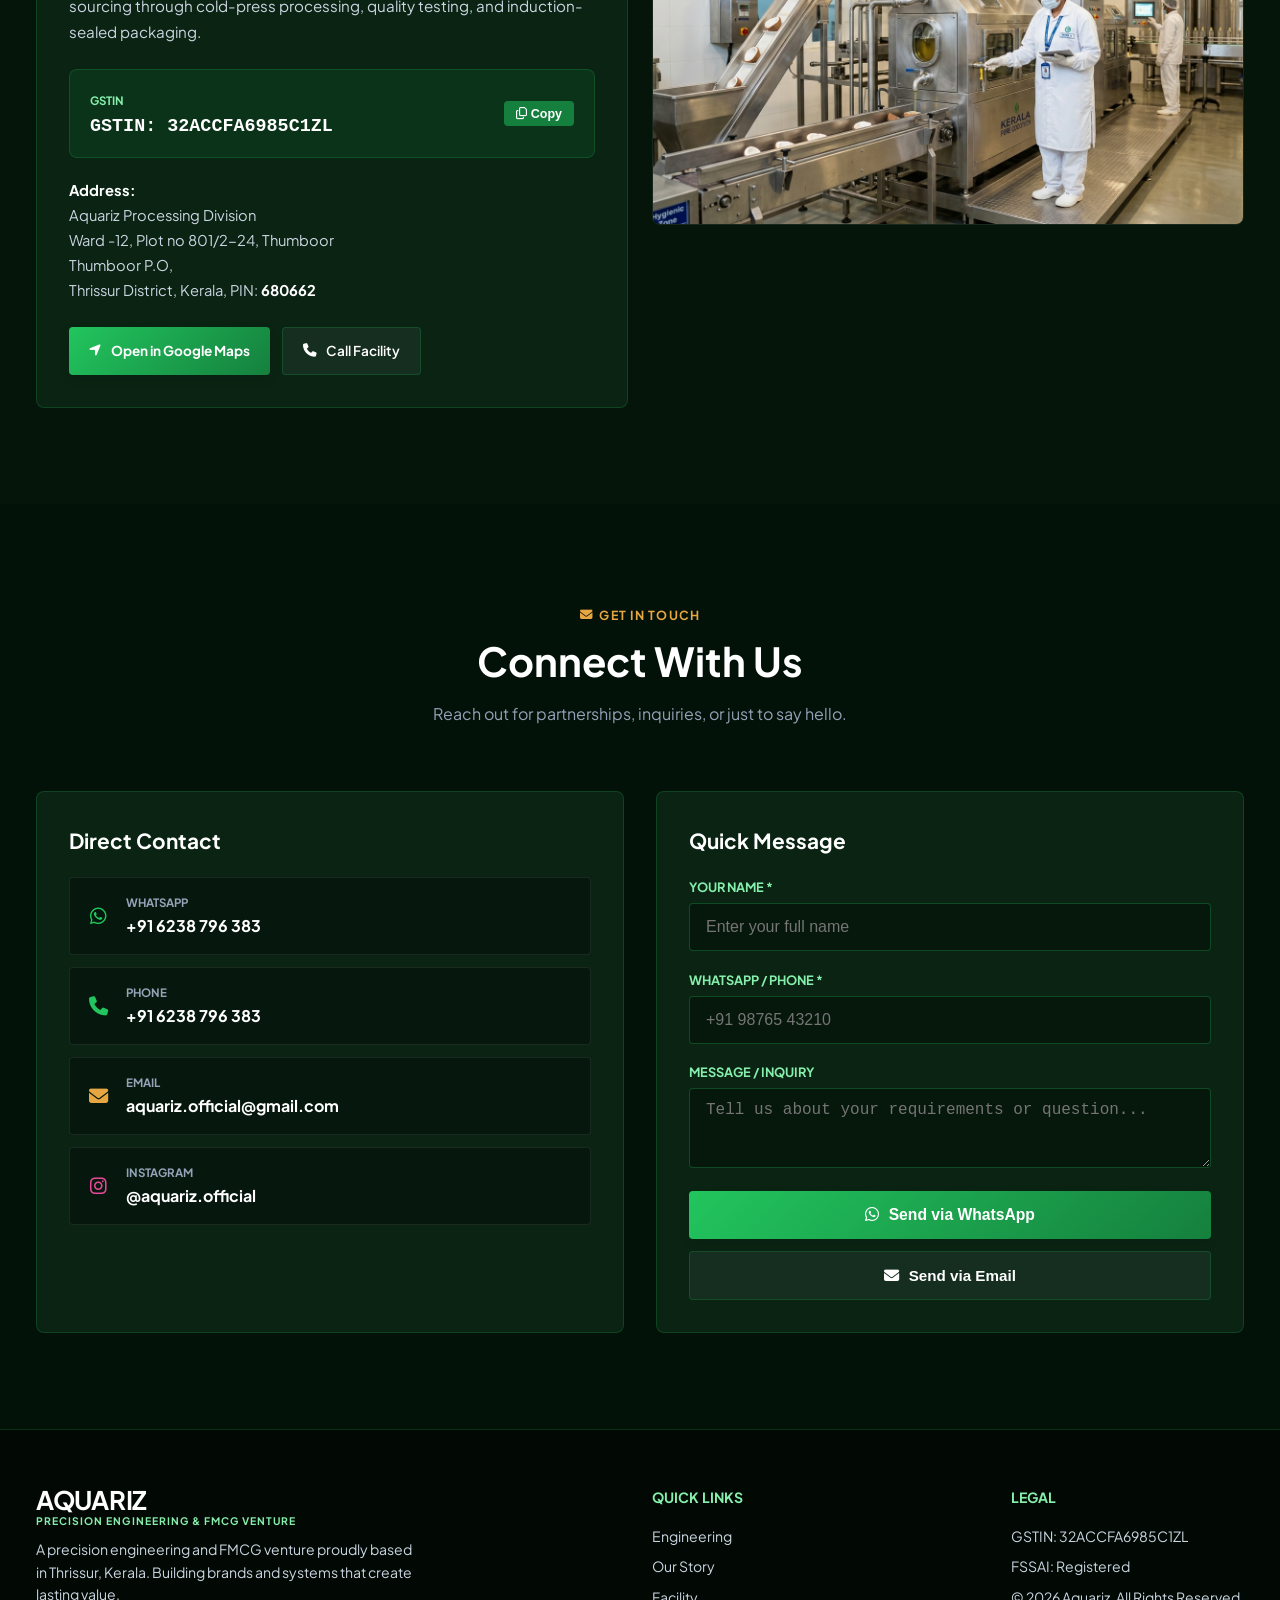
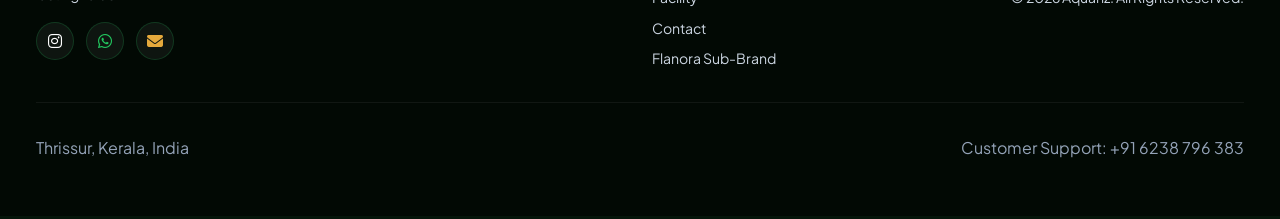
==== commit 266f6d70: "v2" ====
--- a/index.html
+++ b/index.html
@@ -1,1270 +1,809 @@
 <!DOCTYPE html>
 <html lang="en">
-
 <head>
-    <meta charset="UTF-8">
-    <meta name="viewport" content="width=device-width, initial-scale=1.0">
-    <title>Aquariz - Premium Food Products & Culinary Solutions</title>
-    <link
-        href="https://fonts.googleapis.com/css2?family=Inter:wght@200;300;400;500;600;700;800&family=Playfair+Display:wght@400;500;600;700;800&display=swap"
-        rel="stylesheet">
-    <link rel="stylesheet" href="https://cdnjs.cloudflare.com/ajax/libs/font-awesome/6.5.0/css/all.min.css">
-    <style>
-        :root {
-            --primary-blue: #0a1628;
-            --secondary-blue: #1e3a8a;
-            --accent-blue: #3b82f6;
-            --light-blue: #dbeafe;
-            --warm-white: #fefefe;
-            --text-dark: #1f2937;
-            --text-light: #6b7280;
-            --orange: #f97316;
-            --green: #059669;
-            --gold: #f59e0b;
-            --shadow-xs: 0 1px 2px 0 rgba(0, 0, 0, 0.05);
-            --shadow-sm: 0 1px 3px 0 rgba(0, 0, 0, 0.1), 0 1px 2px 0 rgba(0, 0, 0, 0.06);
-            --shadow-md: 0 4px 6px -1px rgba(0, 0, 0, 0.1), 0 2px 4px -1px rgba(0, 0, 0, 0.06);
-            --shadow-lg: 0 10px 15px -3px rgba(0, 0, 0, 0.1), 0 4px 6px -2px rgba(0, 0, 0, 0.05);
-            --shadow-xl: 0 20px 25px -5px rgba(0, 0, 0, 0.1), 0 10px 10px -5px rgba(0, 0, 0, 0.04);
-            --shadow-2xl: 0 25px 50px -12px rgba(0, 0, 0, 0.25);
-        }
-
-        * {
-            margin: 0;
-            padding: 0;
-            box-sizing: border-box;
-        }
-
-        html {
-            scroll-behavior: smooth;
-        }
-
-        body {
-            font-family: 'Inter', -apple-system, BlinkMacSystemFont, 'Segoe UI', Roboto, sans-serif;
-            font-size: 16px;
-            line-height: 1.6;
-            color: var(--text-dark);
-            background-color: var(--warm-white);
-            overflow-x: hidden;
-            -webkit-font-smoothing: antialiased;
-            -moz-osx-font-smoothing: grayscale;
-        }
-
-        .container {
-            max-width: 1200px;
-            margin: 0 auto;
-            padding: 0 1rem;
-        }
-
-        /* Mobile-first container sizing */
-        @media (min-width: 640px) {
-            .container {
-                padding: 0 1.5rem;
-            }
-        }
-
-        @media (min-width: 1024px) {
-            .container {
-                padding: 0 2rem;
-            }
-        }
-
-        /* Loading Animation */
-        .loading-screen {
-            position: fixed;
-            top: 0;
-            left: 0;
-            width: 100vw;
-            height: 100vh;
-            background: linear-gradient(135deg, var(--primary-blue), var(--secondary-blue));
-            display: flex;
-            flex-direction: column;
-            align-items: center;
-            justify-content: center;
-            z-index: 9999;
-            transition: opacity 0.5s ease-out, visibility 0.5s ease-out;
-        }
-
-        .loading-screen.hidden {
-            opacity: 0;
-            visibility: hidden;
-        }
-
-        .loading-logo {
-            font-family: 'Playfair Display', serif;
-            font-size: 3rem;
-            font-weight: 800;
-            color: white;
-            margin-bottom: 2rem;
-            animation: pulse 2s ease-in-out infinite;
-        }
-
-        .loading-spinner {
-            width: 60px;
-            height: 60px;
-            border: 4px solid rgba(255, 255, 255, 0.2);
-            border-top: 4px solid var(--orange);
-            border-radius: 50%;
-            animation: spin 1s linear infinite;
-        }
-
-        @keyframes spin {
-            0% {
-                transform: rotate(0deg);
-            }
-
-            100% {
-                transform: rotate(360deg);
-            }
-        }
-
-        @keyframes pulse {
-
-            0%,
-            100% {
-                opacity: 1;
-            }
-
-            50% {
-                opacity: 0.7;
-            }
-        }
-
-        /* Header - Ultra Mobile Optimized */
-        header {
-            background: linear-gradient(135deg, var(--primary-blue), var(--secondary-blue));
-            position: sticky;
-            top: 0;
-            z-index: 1000;
-            box-shadow: var(--shadow-lg);
-            backdrop-filter: blur(10px);
-            transition: all 0.3s ease;
-        }
-
-        .header-container {
-            display: flex;
-            justify-content: space-between;
-            align-items: center;
-            padding: 1rem;
-            min-height: 70px;
-        }
-
-        .logo-section {
-            flex: 1;
-        }
-
-        .logo {
-            font-family: 'Playfair Display', serif;
-            font-size: 1.8rem;
-            font-weight: 800;
-            color: white;
-            text-decoration: none;
-            letter-spacing: -0.5px;
-            transition: all 0.3s ease;
-        }
-
-        .logo:hover {
-            transform: scale(1.05);
-        }
-
-        .tagline {
-            font-size: 0.7rem;
-            color: rgba(255, 255, 255, 0.8);
-            font-weight: 300;
-            margin-top: 0.2rem;
-            line-height: 1.2;
-        }
-
-        .nav-toggle {
-            display: flex;
-            flex-direction: column;
-            justify-content: space-between;
-            width: 28px;
-            height: 20px;
-            background: none;
-            border: none;
-            cursor: pointer;
-            padding: 0;
-            z-index: 1001;
-        }
-
-        .nav-toggle span {
-            display: block;
-            height: 3px;
-            width: 100%;
-            background: white;
-            border-radius: 3px;
-            transition: all 0.3s ease;
-        }
-
-        .nav-toggle.active span:nth-child(1) {
-            transform: rotate(45deg) translate(5px, 5px);
-        }
-
-        .nav-toggle.active span:nth-child(2) {
-            opacity: 0;
-        }
-
-        .nav-toggle.active span:nth-child(3) {
-            transform: rotate(-45deg) translate(7px, -6px);
-        }
-
-        .nav-menu {
-            position: fixed;
-            top: 0;
-            right: -100%;
-            width: 100%;
-            height: 100vh;
-            background: linear-gradient(135deg, var(--primary-blue), var(--secondary-blue));
-            display: flex;
-            flex-direction: column;
-            justify-content: center;
-            align-items: center;
-            list-style: none;
-            transition: right 0.3s ease;
-            z-index: 1000;
-        }
-
-        .nav-menu.active {
-            right: 0;
-        }
-
-        .nav-menu li {
-            margin: 1.5rem 0;
-        }
-
-        .nav-menu a {
-            color: white;
-            text-decoration: none;
-            font-size: 1.5rem;
-            font-weight: 500;
-            padding: 1rem 2rem;
-            border-radius: 12px;
-            transition: all 0.3s ease;
-            display: flex;
-            align-items: center;
-            gap: 1rem;
-        }
-
-        .nav-menu a:hover {
-            background: rgba(255, 255, 255, 0.1);
-            transform: translateX(10px);
-        }
-
-        /* Desktop Navigation */
-        @media (min-width: 1024px) {
-            .header-container {
-                padding: 1.5rem 2rem;
-            }
-
-            .logo {
-                font-size: 2.5rem;
-            }
-
-            .tagline {
-                font-size: 0.9rem;
-            }
-
-            .nav-toggle {
-                display: none;
-            }
-
-            .nav-menu {
-                position: static;
-                width: auto;
-                height: auto;
-                background: none;
-                flex-direction: row;
-                justify-content: flex-end;
-                gap: 2rem;
-            }
-
-            .nav-menu a {
-                font-size: 1rem;
-                padding: 0.5rem 1rem;
-            }
-
-            .nav-menu a:hover {
-                transform: translateY(-2px);
-            }
-        }
-
-        /* Hero Section - Mobile First */
-        .hero {
-            background: linear-gradient(135deg, rgba(10, 22, 40, 0.95), rgba(30, 58, 138, 0.9)),
-                url('data:image/svg+xml,<svg xmlns="http://www.w3.org/2000/svg" viewBox="0 0 1200 800"><defs><radialGradient id="grad1" cx="50%" cy="50%" r="50%"><stop offset="0%" style="stop-color:%23ffffff;stop-opacity:0.1" /><stop offset="100%" style="stop-color:%23ffffff;stop-opacity:0" /></radialGradient></defs><rect width="1200" height="800" fill="%23f8fafc"/><circle cx="300" cy="200" r="100" fill="url(%23grad1)"/><circle cx="900" cy="600" r="150" fill="url(%23grad1)"/><circle cx="1100" cy="300" r="80" fill="url(%23grad1)"/></svg>');
-            background-size: cover;
-            background-position: center;
-            color: white;
-            min-height: 100vh;
-            display: flex;
-            align-items: center;
-            position: relative;
-            overflow: hidden;
-        }
-
-        .hero::before {
-            content: '';
-            position: absolute;
-            top: 0;
-            left: 0;
-            right: 0;
-            bottom: 0;
-            background: linear-gradient(45deg, transparent 30%, rgba(255, 255, 255, 0.05) 50%, transparent 70%);
-            animation: shimmer 4s infinite ease-in-out;
-        }
-
-        @keyframes shimmer {
-            0% {
-                transform: translateX(-100%);
-            }
-
-            100% {
-                transform: translateX(100%);
-            }
-        }
-
-        .hero-content {
-            position: relative;
-            z-index: 2;
-            text-align: center;
-            padding: 2rem 0;
-        }
-
-        .hero-title {
-            font-family: 'Playfair Display', serif;
-            font-size: 2.5rem;
-            font-weight: 800;
-            margin-bottom: 1rem;
-            line-height: 1.1;
-            text-shadow: 2px 4px 12px rgba(0, 0, 0, 0.3);
-            animation: fadeInUp 1s ease-out;
-        }
-
-        .hero-subtitle {
-            font-size: 1.1rem;
-            font-weight: 300;
-            margin-bottom: 2rem;
-            opacity: 0.95;
-            line-height: 1.5;
-            animation: fadeInUp 1s ease-out 0.3s both;
-        }
-
-        .hero-buttons {
-            display: flex;
-            flex-direction: column;
-            gap: 1rem;
-            align-items: center;
-            animation: fadeInUp 1s ease-out 0.6s both;
-        }
-
-        .btn {
-            display: inline-flex;
-            align-items: center;
-            justify-content: center;
-            gap: 0.5rem;
-            padding: 1rem 2rem;
-            border-radius: 50px;
-            text-decoration: none;
-            font-weight: 600;
-            font-size: 1rem;
-            transition: all 0.3s ease;
-            min-width: 200px;
-            text-align: center;
-        }
-
-        .btn-primary {
-            background: linear-gradient(135deg, var(--accent-blue), var(--secondary-blue));
-            color: white;
-            box-shadow: var(--shadow-lg);
-        }
-
-        .btn-primary:hover {
-            transform: translateY(-3px);
-            box-shadow: var(--shadow-xl);
-        }
-
-        .btn-secondary {
-            background: rgba(255, 255, 255, 0.1);
-            color: white;
-            border: 2px solid rgba(255, 255, 255, 0.3);
-            backdrop-filter: blur(10px);
-        }
-
-        .btn-secondary:hover {
-            background: rgba(255, 255, 255, 0.2);
-            transform: translateY(-3px);
-        }
-
-        @keyframes fadeInUp {
-            from {
-                opacity: 0;
-                transform: translateY(40px);
-            }
-
-            to {
-                opacity: 1;
-                transform: translateY(0);
-            }
-        }
-
-        /* Responsive Hero */
-        @media (min-width: 640px) {
-            .hero-title {
-                font-size: 3.5rem;
-            }
-
-            .hero-subtitle {
-                font-size: 1.3rem;
-            }
-
-            .hero-buttons {
-                flex-direction: row;
-                gap: 1.5rem;
-            }
-        }
-
-        @media (min-width: 1024px) {
-            .hero-title {
-                font-size: 4.5rem;
-            }
-
-            .hero-subtitle {
-                font-size: 1.5rem;
-            }
-        }
-
-        /* Brands Section */
-        .brands {
-            padding: 4rem 0;
-            background: linear-gradient(135deg, #ffffff 0%, #f8fafc 100%);
-        }
-
-        .section-header {
-            text-align: center;
-            margin-bottom: 3rem;
-        }
-
-        .section-title {
-            font-family: 'Playfair Display', serif;
-            font-size: 2.5rem;
-            font-weight: 700;
-            color: var(--primary-blue);
-            margin-bottom: 1rem;
-            position: relative;
-        }
-
-        .section-title::after {
-            content: '';
-            position: absolute;
-            bottom: -8px;
-            left: 50%;
-            transform: translateX(-50%);
-            width: 60px;
-            height: 3px;
-            background: var(--orange);
-            border-radius: 2px;
-        }
-
-        .section-subtitle {
-            font-size: 1.1rem;
-            color: var(--text-light);
-            font-weight: 300;
-            line-height: 1.6;
-        }
-
-        .brand-grid {
-            display: grid;
-            grid-template-columns: 1fr;
-            gap: 2rem;
-            margin-top: 3rem;
-        }
-
-        .brand-card {
-            background: white;
-            border-radius: 20px;
-            padding: 2rem;
-            text-align: center;
-            box-shadow: var(--shadow-md);
-            transition: all 0.4s ease;
-            border: 1px solid rgba(59, 130, 246, 0.1);
-            position: relative;
-            overflow: hidden;
-        }
-
-        .brand-card::before {
-            content: '';
-            position: absolute;
-            top: 0;
-            left: 0;
-            right: 0;
-            bottom: 0;
-            background: linear-gradient(45deg, transparent 30%, rgba(255, 255, 255, 0.8) 50%, transparent 70%);
-            opacity: 0;
-            transition: opacity 0.3s ease;
-        }
-
-        .brand-card:hover {
-            transform: translateY(-10px);
-            box-shadow: var(--shadow-xl);
-        }
-
-        .brand-card:hover::before {
-            opacity: 1;
-        }
-
-        .brand-icon {
-            font-size: 3rem;
-            margin-bottom: 1.5rem;
-            position: relative;
-            z-index: 2;
-        }
-
-        .brand-name {
-            font-family: 'Playfair Display', serif;
-            font-size: 2rem;
-            font-weight: 700;
-            color: var(--primary-blue);
-            margin-bottom: 0.5rem;
-            position: relative;
-            z-index: 2;
-        }
-
-        .brand-tagline {
-            font-size: 1rem;
-            color: var(--text-light);
-            font-style: italic;
-            margin-bottom: 1rem;
-            position: relative;
-            z-index: 2;
-        }
-
-        .brand-description {
-            font-size: 0.95rem;
-            color: var(--text-light);
-            line-height: 1.6;
-            margin-bottom: 2rem;
-            position: relative;
-            z-index: 2;
-        }
-
-        .brand-btn {
-            background: linear-gradient(135deg, var(--green), #047857);
-            color: white;
-            padding: 0.8rem 1.5rem;
-            border-radius: 50px;
-            text-decoration: none;
-            font-weight: 600;
-            font-size: 0.9rem;
-            transition: all 0.3s ease;
-            display: inline-flex;
-            align-items: center;
-            gap: 0.5rem;
-            position: relative;
-            z-index: 2;
-        }
-
-        .brand-btn:hover {
-            transform: translateY(-2px);
-            box-shadow: var(--shadow-lg);
-        }
-
-        /* Responsive Brands */
-        @media (min-width: 768px) {
-            .brands {
-                padding: 6rem 0;
-            }
-
-            .brand-grid {
-                grid-template-columns: repeat(2, 1fr);
-                gap: 3rem;
-            }
-
-            .brand-card {
-                padding: 3rem;
-            }
-
-            .section-title {
-                font-size: 3rem;
-            }
-
-            .section-subtitle {
-                font-size: 1.2rem;
-            }
-        }
-
-        /* About Section */
-        .about {
-            padding: 4rem 0;
-            background: linear-gradient(135deg, var(--light-blue) 0%, #f0f9ff 100%);
-        }
-
-        .about-content {
-            display: grid;
-            grid-template-columns: 1fr;
-            gap: 3rem;
-        }
-
-        .about-text h3 {
-            font-family: 'Playfair Display', serif;
-            font-size: 2rem;
-            color: var(--primary-blue);
-            margin-bottom: 1.5rem;
-        }
-
-        .about-text p {
-            font-size: 1rem;
-            color: var(--text-light);
-            line-height: 1.7;
-            margin-bottom: 1.5rem;
-        }
-
-        .values-list {
-            list-style: none;
-            margin-top: 2rem;
-        }
-
-        .values-list li {
-            padding: 0.8rem 0;
-            position: relative;
-            padding-left: 2.5rem;
-            font-size: 0.95rem;
-            color: var(--text-dark);
-            border-bottom: 1px solid rgba(59, 130, 246, 0.1);
-        }
-
-        .values-list li:before {
-            content: "";
-            position: absolute;
-            left: 0;
-            top: 50%;
-            transform: translateY(-50%);
-            width: 16px;
-            height: 16px;
-            background: var(--orange);
-            border-radius: 50%;
-        }
-
-        .values-list li:after {
-            content: "✓";
-            position: absolute;
-            left: 4px;
-            top: 50%;
-            transform: translateY(-50%);
-            color: white;
-            font-weight: bold;
-            font-size: 0.7rem;
-        }
-
-        .stats-grid {
-            display: grid;
-            grid-template-columns: repeat(2, 1fr);
-            gap: 1.5rem;
-            margin-top: 2rem;
-        }
-
-        .stat-item {
-            background: white;
-            padding: 1.5rem;
-            border-radius: 16px;
-            text-align: center;
-            box-shadow: var(--shadow-sm);
-            transition: all 0.3s ease;
-        }
-
-        .stat-item:hover {
-            transform: translateY(-5px);
-            box-shadow: var(--shadow-md);
-        }
-
-        .stat-number {
-            font-size: 2rem;
-            font-weight: 800;
-            color: var(--primary-blue);
-            margin-bottom: 0.5rem;
-        }
-
-        .stat-label {
-            font-size: 0.8rem;
-            color: var(--text-light);
-            font-weight: 500;
-        }
-
-        /* Responsive About */
-        @media (min-width: 768px) {
-            .about {
-                padding: 6rem 0;
-            }
-
-            .about-content {
-                grid-template-columns: 1fr 1fr;
-                gap: 4rem;
-            }
-
-            .stats-grid {
-                grid-template-columns: repeat(2, 1fr);
-            }
-        }
-
-        @media (min-width: 1024px) {
-            .stats-grid {
-                grid-template-columns: repeat(4, 1fr);
-            }
-        }
-
-        /* Contact Section */
-        .contact {
-            padding: 4rem 0;
-            background: linear-gradient(135deg, var(--primary-blue) 0%, var(--secondary-blue) 100%);
-            color: white;
-            position: relative;
-        }
-
-        .contact::before {
-            content: '';
-            position: absolute;
-            top: 0;
-            left: 0;
-            right: 0;
-            bottom: 0;
-            background: url('data:image/svg+xml,<svg xmlns="http://www.w3.org/2000/svg" viewBox="0 0 100 100"><circle cx="50" cy="50" r="1" fill="white" opacity="0.1"/></svg>');
-            background-size: 50px 50px;
-        }
-
-        .contact-content {
-            position: relative;
-            z-index: 2;
-            text-align: center;
-        }
-
-        .contact-title {
-            font-family: 'Playfair Display', serif;
-            font-size: 2.5rem;
-            font-weight: 700;
-            margin-bottom: 1rem;
-        }
-
-        .contact-subtitle {
-            font-size: 1.1rem;
-            margin-bottom: 3rem;
-            opacity: 0.9;
-            font-weight: 300;
-        }
-
-        .contact-grid {
-            display: grid;
-            grid-template-columns: 1fr;
-            gap: 1.5rem;
-            margin-top: 3rem;
-        }
-
-        .contact-card {
-            background: rgba(255, 255, 255, 0.1);
-            backdrop-filter: blur(10px);
-            border-radius: 16px;
-            padding: 2rem;
-            border: 1px solid rgba(255, 255, 255, 0.2);
-            transition: all 0.3s ease;
-            text-align: center;
-        }
-
-        .contact-card:hover {
-            transform: translateY(-5px);
-            background: rgba(255, 255, 255, 0.15);
-        }
-
-        .contact-card i {
-            font-size: 2rem;
-            color: var(--orange);
-            margin-bottom: 1rem;
-        }
-
-        .contact-card h4 {
-            font-size: 1.1rem;
-            margin-bottom: 0.5rem;
-            font-weight: 600;
-        }
-
-        .contact-card p {
-            font-size: 0.95rem;
-            opacity: 0.9;
-            line-height: 1.4;
-        }
-
-        /* Responsive Contact */
-        @media (min-width: 640px) {
-            .contact-grid {
-                grid-template-columns: repeat(2, 1fr);
-            }
-        }
-
-        @media (min-width: 1024px) {
-            .contact {
-                padding: 6rem 0;
-            }
-
-            .contact-title {
-                font-size: 3rem;
-            }
-
-            .contact-subtitle {
-                font-size: 1.3rem;
-            }
-
-            .contact-grid {
-                grid-template-columns: repeat(4, 1fr);
-                gap: 2rem;
-            }
-        }
-
-        /* Footer */
-        footer {
-            background: #0f172a;
-            color: white;
-            padding: 3rem 0 2rem;
-        }
-
-        .footer-content {
-            display: grid;
-            grid-template-columns: 1fr;
-            gap: 2rem;
-            margin-bottom: 2rem;
-        }
-
-        .footer-section h4 {
-            color: var(--orange);
-            margin-bottom: 1rem;
-            font-weight: 600;
-        }
-
-        .footer-section ul {
-            list-style: none;
-        }
-
-        .footer-section ul li {
-            margin-bottom: 0.5rem;
-        }
-
-        .footer-section ul li a {
-            color: rgba(255, 255, 255, 0.7);
-            text-decoration: none;
-            transition: color 0.3s ease;
-            font-size: 0.9rem;
-        }
-
-        .footer-section ul li a:hover {
-            color: white;
-        }
-
-        .footer-bottom {
-            border-top: 1px solid rgba(255, 255, 255, 0.1);
-            padding-top: 2rem;
-            text-align: center;
-            font-size: 0.9rem;
-            color: rgba(255, 255, 255, 0.6);
-        }
-
-        /* Responsive Footer */
-        @media (min-width: 768px) {
-            .footer-content {
-                grid-template-columns: repeat(3, 1fr);
-            }
-        }
-
-        /* Scroll animations */
-        .scroll-reveal {
-            opacity: 0;
-            transform: translateY(30px);
-            transition: all 0.8s ease;
-        }
-
-        .scroll-reveal.revealed {
-            opacity: 1;
-            transform: translateY(0);
-        }
-
-        /* Performance optimizations */
-        .brand-card,
-        .contact-card,
-        .stat-item {
-            will-change: transform;
-        }
-
-        /* Accessibility improvements */
-        @media (prefers-reduced-motion: reduce) {
-
-            *,
-            *::before,
-            *::after {
-                animation-duration: 0.01ms !important;
-                animation-iteration-count: 1 !important;
-                transition-duration: 0.01ms !important;
-            }
-        }
-
-        /* Touch targets for mobile */
-        @media (max-width: 768px) {
-
-            .btn,
-            .brand-btn,
-            .nav-menu a {
-                min-height: 44px;
-                min-width: 44px;
-            }
-        }
-    </style>
+  <meta charset="UTF-8" />
+  <meta name="viewport" content="width=device-width, initial-scale=1.0, maximum-scale=5.0, viewport-fit=cover" />
+  <meta name="theme-color" content="#05150a" />
+  <meta name="robots" content="index, follow" />
+  <meta name="description" content="Aquariz - A precision engineering and FMCG venture based in Thrissur, Kerala. Specializing in cold-pressed spice pastes, sustainable manufacturing, and innovative engineering solutions." />
+  <meta name="keywords" content="Aquariz, Thrissur, Kerala, FMCG, cold-pressed pastes, ginger paste, garlic paste, Flanora, engineering, sustainable manufacturing, innovation" />
+  <meta property="og:title" content="Aquariz | Precision Engineering & FMCG Venture from Kerala" />
+  <meta property="og:description" content="Aquariz is a precision engineering and FMCG venture based in Thrissur, Kerala. We combine engineering rigor with entrepreneurial drive to build sustainable products and businesses." />
+  <meta property="og:type" content="website" />
+  <meta property="og:url" content="https://aquariz.in/" />
+  <meta property="og:image" content="https://aquariz.in/Aquariz%20logo%20white.jpg" />
+  <meta name="twitter:card" content="summary_large_image" />
+  <meta name="twitter:title" content="Aquariz | Precision Engineering & FMCG Venture from Kerala" />
+  <meta name="twitter:description" content="Aquariz is a precision engineering and FMCG venture based in Thrissur, Kerala." />
+  <meta name="twitter:image" content="https://aquariz.in/Aquariz%20logo%20white.jpg" />
+  <link rel="canonical" href="https://aquariz.in/" />
+  <link rel="icon" type="image/jpeg" href="Aquariz logo white.jpg" />
+  <link rel="apple-touch-icon" href="Aquariz logo white.jpg" />
+
+  <!-- Google Fonts -->
+  <link rel="preconnect" href="https://fonts.googleapis.com" />
+  <link rel="preconnect" href="https://fonts.gstatic.com" crossorigin />
+  <link href="https://fonts.googleapis.com/css2?family=Plus+Jakarta+Sans:wght@400;500;600;700&family=Playfair+Display:ital,wght@0,600;0,700;1,600&display=swap" rel="stylesheet" />
+  <link rel="stylesheet" href="https://cdnjs.cloudflare.com/ajax/libs/font-awesome/6.5.1/css/all.min.css" />
+
+  <style>
+    /* ==========================================================================
+       1. DESIGN SYSTEM & VARIABLES
+       ========================================================================== */
+    :root {
+      --color-bg: #05150a;
+      --color-surface: #0a2313;
+      --color-surface-elevated: #10331c;
+      --color-border: rgba(255, 255, 255, 0.08);
+      --color-border-emerald: rgba(34, 197, 94, 0.2);
+      --color-border-gold: rgba(230, 167, 66, 0.3);
+
+      --color-primary: #15803d;
+      --color-primary-bright: #22c55e;
+      --color-accent: #e6a742;
+      --color-accent-light: #fef08a;
+      --color-accent-cream: #fbf8f2;
+
+      --color-text: #f1f5f9;
+      --color-text-muted: #94a3b8;
+      --color-text-green: #86efac;
+      --color-white: #ffffff;
+
+      --font-body: 'Plus Jakarta Sans', -apple-system, BlinkMacSystemFont, 'Segoe UI', Roboto, sans-serif;
+      --font-display: 'Playfair Display', Georgia, serif;
+
+      --space-1: 4px;
+      --space-2: 8px;
+      --space-3: 12px;
+      --space-4: 16px;
+      --space-5: 24px;
+      --space-6: 32px;
+      --space-8: 48px;
+      --space-10: 64px;
+      --space-12: 96px;
+
+      --radius-none: 0;
+      --radius-sm: 4px;
+      --radius-md: 8px;
+      --radius-lg: 12px;
+      --radius-full: 9999px;
+
+      --shadow-sm: 0 1px 2px rgba(0, 0, 0, 0.05);
+      --shadow-md: 0 4px 12px rgba(0, 0, 0, 0.08);
+      --shadow-lg: 0 12px 24px rgba(0, 0, 0, 0.12);
+      --shadow-focus: 0 0 0 3px rgba(34, 197, 94, 0.3);
+
+      --transition-fast: 0.2s cubic-bezier(0.16, 1, 0.3, 1);
+      --transition-smooth: 0.35s cubic-bezier(0.16, 1, 0.3, 1);
+    }
+
+    *, *::before, *::after { box-sizing: border-box; margin: 0; padding: 0; }
+
+    html { scroll-behavior: smooth; -webkit-text-size-adjust: 100%; background-color: var(--color-bg); scroll-padding-top: 74px; }
+    body {
+      font-family: var(--font-body); background-color: var(--color-bg); color: var(--color-text);
+      line-height: 1.6; overflow-x: hidden; min-height: 100vh; display: flex; flex-direction: column;
+    }
+    a { color: inherit; text-decoration: none; transition: color var(--transition-fast); }
+    a:active { opacity: 0.7; }
+    button:active { opacity: 0.7; }
+    a, button, input, select, textarea { touch-action: manipulation; }
+    * { -webkit-tap-highlight-color: rgba(34, 197, 94, 0.15); }
+    img { max-width: 100%; height: auto; display: block; }
+    .container { width: 100%; max-width: 1240px; margin-left: auto; margin-right: auto; padding-left: var(--space-4); padding-right: var(--space-4); }
+    @media (max-width: 480px) { .container { padding-left: var(--space-3); padding-right: var(--space-3); } }
+
+    .bg-mesh-layer {
+      position: fixed; inset: 0; pointer-events: none; z-index: 0;
+      background:
+        radial-gradient(circle at 10% 20%, rgba(34, 197, 94, 0.12) 0%, transparent 45%),
+        radial-gradient(circle at 85% 15%, rgba(230, 167, 66, 0.08) 0%, transparent 40%),
+        radial-gradient(circle at 50% 75%, rgba(21, 128, 61, 0.15) 0%, transparent 55%);
+    }
+    .bg-pattern-layer {
+      position: fixed; inset: 0; pointer-events: none; z-index: 0; opacity: 0.035;
+      background-image: url("data:image/svg+xml,%3Csvg width='60' height='60' viewBox='0 0 60 60' xmlns='http://www.w3.org/2000/svg'%3E%3Cg fill='%23ffffff' fill-opacity='1' fill-rule='evenodd'%3E%3Cpath d='M36 34v-4h-2v4h-4v2h4v4h2v-4h4v-2h-4zm0-30V0h-2v4h-4v2h4v4h2V6h4V4h-4zM6 34v-4H4v4H0v2h4v4h2v-4h4v-2H6zM6 4V0H4v4H0v2h4v4h2V6h4V4H6z'/%3E%3C/g%3E%3C/svg%3E");
+    }
+
+    /* ==========================================================================
+       2. TOP BANNER & NAVBAR
+       ========================================================================== */
+    .top-parent-banner {
+      background: #020b05; border-bottom: 1px solid rgba(255, 255, 255, 0.08);
+      font-size: 0.78rem; padding: 0.45rem 0; color: var(--color-text-muted);
+      position: relative; z-index: 100;
+    }
+    .top-banner-flex {
+      display: flex; align-items: center; justify-content: space-between; gap: 0.5rem; width: 100%;
+    }
+    @media (max-width: 540px) {
+      .top-banner-flex { flex-direction: column; justify-content: center; text-align: center; gap: 0.25rem; font-size: 0.74rem; }
+    }
+    .top-parent-banner a { color: var(--color-accent); font-weight: 700; display: inline-flex; align-items: center; gap: 0.35rem; }
+    .top-parent-banner a:hover { color: #fff; }
+
+    .navbar {
+      position: sticky; top: 0; z-index: 90;
+      background: rgba(5, 21, 10, 0.88); backdrop-filter: blur(16px); -webkit-backdrop-filter: blur(16px);
+      border-bottom: 1px solid var(--color-border-emerald); transition: all var(--transition-smooth);
+    }
+    .nav-inner { display: flex; align-items: center; justify-content: space-between; height: 74px; }
+
+    .brand-header-link { display: flex; align-items: center; gap: 0.85rem; }
+    .aquariz-nav-logo { height: 46px; width: auto; object-fit: contain; }
+
+    .aquariz-title-text { display: flex; flex-direction: column; line-height: 1.1; }
+    .aquariz-brand-title { font-size: 1.35rem; font-weight: 700; letter-spacing: -0.01em; color: #fff; }
+    .aquariz-by-parent { font-size: 0.65rem; font-weight: 700; letter-spacing: 0.1em; text-transform: uppercase; color: #86efac; }
+
+    .nav-links-desktop { display: none; align-items: center; gap: 1.75rem; }
+    @media (min-width: 960px) { .nav-links-desktop { display: flex; } }
+
+    .nav-link { font-size: 0.9rem; font-weight: 500; color: #cbd5e1; position: relative; }
+    .nav-link:hover, .nav-link.active { color: #fff; }
+    .nav-link::after { content: ''; position: absolute; bottom: -4px; left: 0; width: 0%; height: 2px; background: var(--color-primary-bright); transition: width var(--transition-fast); }
+    .nav-link:hover::after { width: 100%; }
+
+    .nav-action-btns { display: flex; align-items: center; gap: 0.75rem; }
+
+    .btn-nav-order { min-height: 44px;
+      display: inline-flex; align-items: center; gap: 0.5rem;
+      background: linear-gradient(135deg, #16a34a, #15803d); color: #fff;
+      font-weight: 700; font-size: 0.86rem; padding: 0.55rem 1.15rem;
+      border-radius: var(--radius-sm); box-shadow: var(--shadow-md); transition: all var(--transition-fast);
+    }
+    .btn-nav-order:hover { box-shadow: var(--shadow-lg); }
+
+    .btn-mobile-toggle {
+      background: transparent; border: 1px solid var(--color-border-emerald); color: #fff;
+      width: 42px; height: 42px; border-radius: var(--radius-sm);
+      display: flex; align-items: center; justify-content: center; cursor: pointer;
+    }
+    @media (min-width: 960px) { .btn-mobile-toggle { display: none; } }
+
+    /* Mobile Drawer */
+    .aquariz-drawer {
+      position: fixed; inset: 0; background: rgba(4, 16, 8, 0.98);
+      backdrop-filter: blur(20px); z-index: 999; display: flex; flex-direction: column;
+      padding: 2rem 1.5rem; transform: translateX(100%); transition: transform var(--transition-smooth);
+    }
+    .aquariz-drawer.open { transform: translateX(0); }
+    .drawer-top { display: flex; align-items: center; justify-content: space-between; margin-bottom: 2rem; }
+    .drawer-items { display: flex; flex-direction: column; gap: 1.35rem; }
+    .drawer-item { font-size: 1.25rem; font-weight: 600; color: #f1f5f9; display: flex; align-items: center; justify-content: space-between; border-bottom: 1px solid rgba(255, 255, 255, 0.08); padding-bottom: 0.75rem; }
+
+    /* ==========================================================================
+       3. HERO SECTION
+       ========================================================================== */
+    .hero-wrap { position: relative; padding: var(--space-8) 0 var(--space-8); z-index: 10; }
+    @media (min-width: 768px) { .hero-wrap { padding: var(--space-12) 0 var(--space-10); } }
+    .hero-grid { display: grid; grid-template-columns: 1fr; gap: var(--space-6); align-items: start; text-align: center; }
+    @media (min-width: 960px) { .hero-grid { grid-template-columns: 1.2fr 1fr; gap: var(--space-8); text-align: left; } }
+
+    .hero-badge-pill {
+      display: inline-flex; align-items: center; gap: 0.5rem;
+      background: rgba(34, 197, 94, 0.15); border: 1px solid rgba(34, 197, 94, 0.4);
+      padding: 0.4rem 0.95rem; border-radius: var(--radius-sm); font-size: 0.82rem; font-weight: 700; color: #86efac; margin-bottom: 1.25rem;
+    }
+    .hero-main-title { font-size: 1.85rem; line-height: 1.15; font-weight: 700; letter-spacing: -0.02em; color: #fff; margin-bottom: 1.25rem; }
+    @media (min-width: 480px) { .hero-main-title { font-size: 2.3rem; } }
+    @media (min-width: 640px) { .hero-main-title { font-size: 3.2rem; } }
+    @media (min-width: 1024px) { .hero-main-title { font-size: 3.8rem; } }
+    .title-highlight-gold { background: linear-gradient(135deg, #fff 10%, #fde047 50%, #eab308 100%); -webkit-background-clip: text; -webkit-text-fill-color: transparent; }
+    .hero-description { font-size: 1.05rem; color: #cbd5e1; line-height: 1.7; margin-bottom: 2rem; max-width: 620px; }
+
+    .hero-button-group { display: flex; align-items: center; gap: 1rem; flex-wrap: wrap; margin-bottom: 2.5rem; justify-content: center; }
+    @media (max-width: 639px) {
+      .hero-button-group { flex-direction: column; width: 100%; gap: 0.75rem; }
+      .hero-button-group .btn-hero-primary,
+      .hero-button-group .btn-hero-secondary { width: 100%; justify-content: center; text-align: center; }
+    }
+
+
+    .btn-hero-primary { min-height: 48px;
+      display: inline-flex; align-items: center; gap: 0.6rem;
+      background: linear-gradient(135deg, #22c55e, #15803d); color: #fff; font-weight: 700; font-size: 0.98rem;
+      padding: 0.95rem 1.85rem; border-radius: var(--radius-sm); box-shadow: var(--shadow-md); transition: all var(--transition-fast); cursor: pointer;
+    }
+    .btn-hero-primary:hover { box-shadow: var(--shadow-lg); background: linear-gradient(135deg, #4ade80, #16a34a); }
+    .btn-hero-secondary { min-height: 48px;
+      display: inline-flex; align-items: center; gap: 0.6rem;
+      background: rgba(255, 255, 255, 0.05); border: 1px solid var(--color-border-emerald);
+      color: #fff; font-weight: 600; font-size: 0.95rem; padding: 0.95rem 1.6rem;
+      border-radius: var(--radius-sm); transition: all var(--transition-fast);
+    }
+    .btn-hero-secondary:hover { background: rgba(255, 255, 255, 0.1); border-color: rgba(34, 197, 94, 0.6); }
+
+    .trust-chips-row { display: flex; flex-wrap: wrap; gap: 0.75rem; justify-content: center; }
+    .trust-chip { display: inline-flex; align-items: center; gap: 0.45rem; background: rgba(16, 51, 28, 0.6); border: 1px solid var(--color-border-emerald); padding: 0.4rem 0.85rem; border-radius: var(--radius-sm); font-size: 0.8rem; font-weight: 600; color: #e2e8f0; }
+    .trust-chip i { color: var(--color-primary-bright); }
+
+    .hero-showcase-card {
+      background: linear-gradient(145deg, rgba(16, 51, 28, 0.7) 0%, rgba(6, 26, 12, 0.9) 100%);
+      border: 1px solid var(--color-border-emerald); border-radius: var(--radius-md); padding: 2.25rem;
+      text-align: center; position: relative; box-shadow: var(--shadow-lg); overflow: hidden;
+    }
+    .aquariz-hero-image { width: 100%; aspect-ratio: 1; object-fit: cover; border-radius: var(--radius-md); margin-bottom: 1.5rem; box-shadow: 0 10px 25px rgba(0,0,0,0.5); }
+    .hero-badge-seal { background: rgba(230, 167, 66, 0.15); border: 1px solid var(--color-border-gold); color: var(--color-accent-light); padding: 0.5rem 1rem; border-radius: var(--radius-md); font-size: 0.85rem; font-weight: 700; margin-bottom: 1.5rem; display: inline-block; }
+    .hero-stats-grid { display: grid; grid-template-columns: repeat(2, 1fr); gap: 0.75rem; text-align: left; }
+    .stat-item { background: rgba(0, 0, 0, 0.35); border: 1px solid rgba(255, 255, 255, 0.08); border-radius: var(--radius-sm); padding: 0.75rem; }
+    .stat-value { font-size: 1.1rem; font-weight: 700; color: #fff; }
+    .stat-label { font-size: 0.72rem; color: var(--color-text-muted); }
+
+    /* ==========================================================================
+       4. SECTIONS
+       ========================================================================== */
+    .section-spacing { padding: var(--space-8) 0; position: relative; z-index: 10; }
+    @media (min-width: 768px) { .section-spacing { padding: var(--space-12) 0; } }
+    .section-header-center { text-align: center; max-width: 760px; margin: 0 auto var(--space-10); }
+    .badge-sub { display: inline-flex; align-items: center; gap: 0.4rem; font-size: 0.78rem; font-weight: 700; letter-spacing: 0.1em; text-transform: uppercase; color: var(--color-accent); margin-bottom: 0.75rem; }
+    .section-heading { font-size: 1.5rem; font-weight: 700; color: #fff; line-height: 1.2; margin-bottom: 1rem; }
+    @media (min-width: 640px) { .section-heading { font-size: 1.95rem; } }
+    @media (min-width: 768px) { .section-heading { font-size: 2.5rem; } }
+    .section-subtext { font-size: 1rem; color: var(--color-text-muted); line-height: 1.6; }
+
+    /* Engineering Section */
+    .engineering-grid { display: grid; grid-template-columns: 1fr; gap: var(--space-5); margin-top: var(--space-8); }
+    @media (min-width: 768px) { .engineering-grid { grid-template-columns: repeat(2, 1fr); } }
+    .engineering-card { background: var(--color-surface); border: 1px solid var(--color-border-emerald); border-radius: var(--radius-md); padding: 1.5rem; transition: all var(--transition-smooth); display: flex; flex-direction: column; align-items: flex-start; }
+    @media (min-width: 768px) { .engineering-card { padding: 2rem; } }
+    .engineering-card:hover { border-color: var(--color-primary-bright); box-shadow: var(--shadow-lg); }
+    .engine-icon { width: 48px; height: 48px; border-radius: var(--radius-md); background: rgba(34, 197, 94, 0.15); border: 1px solid rgba(34, 197, 94, 0.3); color: #4ade80; display: flex; align-items: center; justify-content: center; font-size: 1.3rem; margin-bottom: 1.25rem; }
+    .engineering-card h3 { font-size: 1.2rem; font-weight: 700; color: #fff; margin-bottom: 0.6rem; }
+    .engineering-card p { font-size: 0.92rem; color: #cbd5e1; line-height: 1.6; }
+
+    /* Story Section */
+    .story-card { background: linear-gradient(145deg, rgba(16, 51, 28, 0.7) 0%, rgba(6, 26, 12, 0.9) 100%); border: 1px solid var(--color-border-emerald); border-radius: var(--radius-md); padding: 1.5rem; text-align: center; }
+    @media (min-width: 768px) { .story-card { padding: 2.5rem; } }
+    .story-card h2 { font-size: 1.5rem; font-weight: 700; color: #fff; line-height: 1.3; margin-bottom: 1.5rem; }
+    @media (min-width: 768px) { .story-card h2 { font-size: 2rem; } }
+    .story-card p { font-size: 1rem; color: #cbd5e1; line-height: 1.8; max-width: 700px; margin: 0 auto 1.5rem; }
+    .founder-quote { font-style: italic; color: var(--color-accent-light); font-size: 1.1rem; border-left: 3px solid var(--color-accent); padding-left: 1.5rem; margin-bottom: 1rem; }
+
+    /* Facility Section */
+    .facility-grid { display: grid; grid-template-columns: 1fr; gap: var(--space-5); margin-top: var(--space-8); align-items: start; }
+    @media (min-width: 900px) { .facility-grid { grid-template-columns: 1fr 1fr; } }
+    .facility-info-card { background: var(--color-surface); border: 1px solid var(--color-border-emerald); border-radius: var(--radius-md); padding: 1.5rem; display: flex; flex-direction: column; }
+    @media (min-width: 900px) { .facility-info-card { padding: 2rem; } }
+    .facility-info-card h2 { font-size: 1.4rem; font-weight: 700; color: #fff; margin-bottom: 1rem; line-height: 1.3; }
+    @media (min-width: 768px) { .facility-info-card h2 { font-size: 1.8rem; } }
+    .facility-info-card p { font-size: 0.95rem; color: #cbd5e1; line-height: 1.7; margin-bottom: 1.5rem; }
+    .gstin-box { background: rgba(34, 197, 94, 0.1); border: 1px solid var(--color-border-emerald); border-radius: var(--radius-md); padding: 1rem 1.25rem; display: flex; align-items: center; justify-content: space-between; flex-wrap: wrap; gap: 0.75rem; margin-bottom: 1.25rem; }
+    .gstin-box .gstin-text { font-family: monospace; font-size: 1.1rem; font-weight: 700; color: #fff; }
+    .gstin-box .gstin-copy { background: var(--color-primary); color: #fff; font-weight: 700; font-size: 0.78rem; padding: 0.35rem 0.75rem; border-radius: var(--radius-sm); border: none; cursor: pointer; transition: all var(--transition-fast); }
+    .gstin-box .gstin-copy:hover { background: #22c55e; }
+    .facility-meta { font-size: 0.92rem; color: #cbd5e1; line-height: 1.7; }
+
+    @media (max-width: 540px) {
+      .facility-info-card a.btn-hero-primary,
+      .facility-info-card a.btn-hero-secondary {
+        width: 100%; justify-content: center; text-align: center;
+      }
+    }
+
+    .facility-meta strong { color: #fff; }
+    .facility-image-wrap { border-radius: var(--radius-md); overflow: hidden; border: 1px solid rgba(255,255,255,0.08); aspect-ratio: 16/10; }
+    .facility-image-wrap img { width: 100%; height: 100%; object-fit: cover; }
+
+    /* Contact Section */
+    .contact-grid { display: grid; grid-template-columns: 1fr; gap: var(--space-6); margin-top: var(--space-8); }
+    @media (min-width: 768px) { .contact-grid { grid-template-columns: repeat(2, 1fr); } }
+    .contact-card { background: var(--color-surface); border: 1px solid var(--color-border-emerald); border-radius: var(--radius-md); padding: 1.5rem; display: flex; flex-direction: column; }
+    @media (min-width: 768px) { .contact-card { padding: 2rem; } }
+    .contact-card h3 { font-size: 1.3rem; font-weight: 700; color: #fff; margin-bottom: 1.25rem; }
+    .contact-link { display: flex; align-items: center; gap: 1rem; background: rgba(0,0,0,0.3); border: 1px solid rgba(255,255,255,0.08); padding: 1rem; border-radius: var(--radius-sm); margin-bottom: 0.75rem; color: #cbd5e1; transition: all var(--transition-fast); text-decoration: none; }
+    .contact-link:hover { border-color: var(--color-primary-bright); color: #fff; }
+    .contact-link i { font-size: 1.2rem; width: 24px; text-align: center; }
+    .contact-link .contact-label { font-size: 0.72rem; color: var(--color-text-muted); text-transform: uppercase; font-weight: 700; }
+    .contact-link .contact-value { font-weight: 700; color: #fff; }
+
+    /* ==========================================================================
+       5. FOOTER
+       ========================================================================== */
+    .aquariz-footer { background: #020904; border-top: 1px solid var(--color-border-emerald); padding: 3.5rem 0 calc(5.5rem + env(safe-area-inset-bottom, 0px)); margin-top: auto; position: relative; z-index: 10; }
+    @media (min-width: 768px) { .aquariz-footer { padding-bottom: 3.5rem; } }
+    .footer-flex { display: flex; flex-direction: column; gap: var(--space-6); }
+    @media (min-width: 768px) { .footer-flex { flex-direction: row; justify-content: space-between; align-items: flex-start; } }
+    .footer-bottom-copy { border-top: 1px solid rgba(255, 255, 255, 0.06); padding-top: var(--space-6); margin-top: var(--space-6); display: flex; align-items: center; justify-content: space-between; flex-wrap: wrap; gap: var(--space-4); font-size: var(--text-sm); color: var(--color-text-muted); }
+
+    /* ==========================================================================
+       6. MOBILE BOTTOM BAR
+       ========================================================================== */
+    .mobile-bottom-bar {
+      position: fixed; bottom: 0; left: 0; right: 0;
+      background: rgba(5, 11, 18, 0.96); backdrop-filter: blur(16px); -webkit-backdrop-filter: blur(16px);
+      border-top: 1px solid var(--color-border-emerald);
+      padding: 0.55rem 0.75rem; padding-bottom: max(0.55rem, env(safe-area-inset-bottom));
+      display: flex; align-items: center; justify-content: space-around;
+      gap: 0.5rem; z-index: 99;
+    }
+    @media (min-width: 768px) { .mobile-bottom-bar { display: none; } }
+    .mobile-bottom-bar .bar-btn {
+      flex: 1; display: flex; align-items: center; justify-content: center; gap: 0.45rem;
+      padding: 0.65rem 0.5rem; border-radius: var(--radius-sm); font-size: 0.82rem; font-weight: 700;
+      min-height: 44px; text-decoration: none; touch-action: manipulation;
+      transition: transform var(--transition-fast), background var(--transition-fast);
+    }
+    .mobile-bottom-bar .bar-btn:active { transform: scale(0.96); }
+    .bar-wa { background: #16a34a; color: #fff; }
+    .bar-call { background: #15803d; color: #fff; }
+    .bar-parent { background: rgba(255, 255, 255, 0.08); color: #cbd5e1; }
+
+    /* ==========================================================================
+       7. TOAST
+       ========================================================================== */
+    .toast-aquariz {
+      position: fixed; bottom: 80px; right: 20px; background: #061e0d; border: 1px solid var(--color-primary-bright);
+      color: #fff; padding: 0.75rem 1.25rem; border-radius: var(--radius-md); box-shadow: 0 10px 25px rgba(0,0,0,0.6);
+      font-size: 0.88rem; font-weight: 600; display: flex; align-items: center; gap: 0.5rem;
+      z-index: 1000; opacity: 0; transform: translateY(20px); transition: all 0.3s cubic-bezier(0.16,1,0.3,1); pointer-events: none;
+    }
+    .toast-aquariz.show { opacity: 1; transform: translateY(0); }
+
+    /* ==========================================================================
+       8. SKIP LINK
+       ========================================================================== */
+    .skip-link { position: fixed; left: -999px; top: -999px; z-index: 9999; background: var(--color-primary-bright); color: #fff; padding: 0.75rem 1.5rem; border-radius: var(--radius-sm); font-weight: 700; }
+    .skip-link:focus { left: 1rem; top: 1rem; }
+  </style>
+
+  <script type="application/ld+json">
+  {
+    "@context": "https://schema.org",
+    "@type": "Organization",
+    "name": "Aquariz",
+    "description": "Precision engineering and FMCG venture based in Thrissur, Kerala.",
+    "url": "https://aquariz.in",
+    "logo": "https://aquariz.in/Aquariz%20logo%20white.jpg",
+    "address": { "@type": "PostalAddress", "streetAddress": "Ward -12, Plot no 801/2-24, Thumboor", "addressLocality": "Thrissur", "addressRegion": "Kerala", "postalCode": "680662", "addressCountry": "IN" },
+    "contactPoint": { "@type": "ContactPoint", "telephone": "+916238796383", "contactType": "customer service", "email": "aquariz.official@gmail.com" },
+    "sameAs": ["https://instagram.com/aquariz.official"]
+  }
+  </script>
 </head>
 
 <body>
-    <!-- Loading Screen -->
-    <div class="loading-screen" id="loadingScreen">
-        <div class="loading-logo">AQUARIZ</div>
-        <div class="loading-spinner"></div>
+
+  <!-- Background Layers -->
+  <div class="bg-mesh-layer" aria-hidden="true"></div>
+  <div class="bg-pattern-layer" aria-hidden="true"></div>
+
+  <!-- Top Banner -->
+  <aside class="top-parent-banner" aria-label="Company Identity">
+    <div class="container top-banner-flex">
+      <span><strong>Aquariz</strong> &bull; Precision Engineering & FMCG &bull; Thrissur, Kerala</span>
+      <a href="flanora/index.html"><i class="fa-solid fa-jar"></i> Flanora Culinary Pastes &rarr;</a>
     </div>
-
-    <!-- Header -->
-    <header>
-        <div class="container">
-            <div class="header-container">
-                <div class="logo-section">
-                    <a href="#home" class="logo">AQUARIZ</a>
-                    <div class="tagline">Premium Food Products & Culinary Solutions</div>
-                </div>
-
-                <button class="nav-toggle" id="navToggle" aria-label="Toggle navigation">
-                    <span></span>
-                    <span></span>
-                    <span></span>
+  </aside>
+
+  <!-- Navigation -->
+  <header class="navbar">
+    <div class="container nav-inner">
+      <a href="index.html" class="brand-header-link" aria-label="Aquariz Home">
+        <img src="Aquariz logo white.jpg" alt="Aquariz Brand Logo" class="aquariz-nav-logo" />
+        <div class="aquariz-title-text">
+          <span class="aquariz-brand-title">AQUARIZ</span>
+          <span class="aquariz-by-parent">Precision Engineering & FMCG</span>
+        </div>
+      </a>
+
+      <nav class="nav-links-desktop" aria-label="Main Navigation">
+        <a href="#engineering" class="nav-link">Engineering</a>
+        <a href="#story" class="nav-link">Our Story</a>
+        <a href="#facility" class="nav-link">Facility</a>
+        <a href="#contact" class="nav-link">Contact</a>
+        <a href="flanora/index.html" class="nav-link"><i class="fa-solid fa-jar"></i> Flanora</a>
+      </nav>
+
+      <div class="nav-action-btns">
+        <a href="https://wa.me/916238796383?text=Hello%20Aquariz%2C%20I%20would%20like%20to%20learn%20more" target="_blank" rel="noopener noreferrer" class="btn-nav-order">
+          <i class="fa-brands fa-whatsapp"></i>
+          <span>Contact Us</span>
+        </a>
+        <button class="btn-mobile-toggle" id="aquarizMenuToggle" aria-label="Toggle Menu">
+          <i class="fa-solid fa-bars"></i>
+        </button>
+      </div>
+    </div>
+  </header>
+
+  <!-- Mobile Drawer -->
+  <div class="aquariz-drawer" id="aquarizDrawer" aria-hidden="true">
+    <div class="drawer-top">
+      <div class="aquariz-title-text">
+        <span class="aquariz-brand-title">AQUARIZ</span>
+        <span class="aquariz-by-parent">Precision & FMCG</span>
+      </div>
+      <button class="btn-mobile-toggle" id="aquarizDrawerClose" aria-label="Close Menu">
+        <i class="fa-solid fa-xmark"></i>
+      </button>
+    </div>
+    <div class="drawer-items">
+      <a href="#engineering" class="drawer-item"><span>Engineering</span> <i class="fa-solid fa-chevron-right"></i></a>
+      <a href="#story" class="drawer-item"><span>Our Story</span> <i class="fa-solid fa-chevron-right"></i></a>
+      <a href="#facility" class="drawer-item"><span>Facility</span> <i class="fa-solid fa-chevron-right"></i></a>
+      <a href="#contact" class="drawer-item"><span>Contact</span> <i class="fa-solid fa-chevron-right"></i></a>
+      <a href="flanora/index.html" class="drawer-item" style="color: var(--color-accent);"><span>Flanora Sub-Brand</span> <i class="fa-solid fa-arrow-up-right-from-square"></i></a>
+      <a href="https://wa.me/916238796383?text=Hello%20Aquariz%2C%20I%20would%20like%20to%20learn%20more" target="_blank" rel="noopener noreferrer" class="btn-hero-primary" style="justify-content:center;margin-top:1rem;">
+        <i class="fa-brands fa-whatsapp"></i> Quick WhatsApp
+      </a>
+    </div>
+  </div>
+
+  <!-- Main Content -->
+  <main id="main-content">
+
+    <!-- HERO SECTION -->
+    <section class="hero-wrap">
+      <div class="container">
+        <div class="hero-grid">
+          <div>
+            <div class="hero-badge-pill">
+              <i class="fa-solid fa-seedling"></i>
+              <span>Precision Engineering & FMCG from Kerala</span>
+            </div>
+
+            <h1 class="hero-main-title">
+              Where Engineering <br />
+              <span class="title-highlight-gold">Meets Enterprise</span>
+            </h1>
+
+            <p class="hero-description">
+              Aquariz is a precision engineering and FMCG venture based in Thrissur, Kerala.
+              We combine manufacturing rigor with innovative business thinking to build sustainable products that serve communities.
+            </p>
+
+            <div class="hero-button-group">
+              <a href="#engineering" class="btn-hero-primary">
+                <i class="fa-solid fa-gears"></i>
+                <span>Explore Engineering</span>
+              </a>
+              <a href="#facility" class="btn-hero-secondary">
+                <i class="fa-solid fa-industry"></i>
+                <span>Visit Our Facility</span>
+              </a>
+            </div>
+
+            <!-- Trust Chips -->
+            <div class="trust-chips-row">
+              <div class="trust-chip"><i class="fa-solid fa-check"></i> GST Registered</div>
+              <div class="trust-chip"><i class="fa-solid fa-check"></i> FSSAI Compliant</div>
+              <div class="trust-chip"><i class="fa-solid fa-check"></i> Thrissur Based</div>
+              <div class="trust-chip"><i class="fa-solid fa-check"></i> Kerala Made</div>
+            </div>
+          </div>
+
+          <!-- Hero Showcase Card -->
+          <div class="hero-showcase-card">
+            <img src="Aquariz logo white.jpg" alt="Aquariz Manufacturing Facility" class="aquariz-hero-image" loading="lazy" />
+            <div class="hero-badge-seal">
+              <i class="fa-solid fa-certificate"></i> Verified Indian Manufacturer
+            </div>
+            <div class="hero-stats-grid">
+              <div class="stat-item">
+                <div class="stat-value">GSTIN</div>
+                <div class="stat-label">32ACCFA6985C1ZL</div>
+              </div>
+              <div class="stat-item">
+                <div class="stat-value">+91 6238 796 383</div>
+                <div class="stat-label">Phone / WhatsApp</div>
+              </div>
+              <div class="stat-item">
+                <div class="stat-value">Thrissur, Kerala</div>
+                <div class="stat-label">Headquarters</div>
+              </div>
+              <div class="stat-item">
+                <div class="stat-value">Flanora</div>
+                <div class="stat-label">FMCG Sub-Brand</div>
+              </div>
+            </div>
+          </div>
+        </div>
+      </div>
+    </section>
+
+    <!-- ENGINEERING SECTION -->
+    <section class="section-spacing" id="engineering">
+      <div class="container">
+        <div class="section-header-center">
+          <div class="badge-sub"><i class="fa-solid fa-gears"></i> Core Capabilities</div>
+          <h2 class="section-heading">Engineering That Builds Brands</h2>
+          <p class="section-subtext">
+            Aquariz combines precision manufacturing, quality systems, and entrepreneurial strategy to deliver products and ventures that stand the test of time.
+          </p>
+        </div>
+
+        <div class="engineering-grid">
+          <div class="engineering-card">
+            <div class="engine-icon"><i class="fa-solid fa-industry"></i></div>
+            <h3>Manufacturing</h3>
+            <p>State-of-the-art processing unit in Thrissur with cold-press technology and induction-sealed packaging. GMP-compliant facilities ensuring every batch meets the highest standards.</p>
+          </div>
+          <div class="engineering-card">
+            <div class="engine-icon"><i class="fa-solid fa-microscope"></i></div>
+            <h3>Quality Control</h3>
+            <p>Every product undergoes rigorous batch testing for purity, potency, and safety. FSSAI compliant with full traceability from farm to finished product.</p>
+          </div>
+          <div class="engineering-card">
+            <div class="engine-icon"><i class="fa-solid fa-flask"></i></div>
+            <h3>R&D & Innovation</h3>
+            <p>Continuous process improvement and product development. We invest in cold-crushing technology and preservation methods that maximize natural essence retention.</p>
+          </div>
+          <div class="engineering-card">
+            <div class="engine-icon"><i class="fa-solid fa-chart-simple"></i></div>
+            <h3>Brand Strategy</h3>
+            <p>From concept to market launch, Aquariz brings entrepreneurial thinking to every venture. We build brands that connect authentically with consumers and partners.</p>
+          </div>
+        </div>
+      </div>
+    </section>
+
+    <!-- STORY SECTION -->
+    <section class="section-spacing" id="story" style="background: rgba(2, 12, 5, 0.5);">
+      <div class="container">
+        <div class="section-header-center">
+          <div class="badge-sub"><i class="fa-solid fa-heart"></i> Our Story</div>
+          <h2 class="section-heading">Born from Purpose, Built to Last</h2>
+        </div>
+        <div class="story-card">
+          <p class="founder-quote">"We believe great products come from great processes. Every bottle, every batch, every brand we build reflects our commitment to excellence and authenticity."</p>
+          <h2 style="font-size: 1.6rem; color: #fff; margin-bottom: 1rem;">The Aquariz Promise</h2>
+          <p>
+            Aquariz started with a simple belief: that Kerala's natural wealth deserves products made with the same care and precision as the traditions they come from.
+            From the spice gardens of Wayanad and Idukki to the processing floor in Thrissur, we bring you products that honor their origins.
+          </p>
+          <p>
+            Our journey is rooted in combining the rigor of engineering with the passion of entrepreneurship — building brands, systems, and products that create real value for our communities.
+          </p>
+        </div>
+      </div>
+    </section>
+
+    <!-- FACILITY SECTION -->
+    <section class="section-spacing" id="facility">
+      <div class="container">
+        <div class="section-header-center">
+          <div class="badge-sub"><i class="fa-solid fa-industry"></i> Processing Facility</div>
+          <h2 class="section-heading">Manufactured in Thrissur, Kerala</h2>
+          <p class="section-subtext">
+            Aquariz's central processing unit ensures quality control at every stage of production.
+          </p>
+        </div>
+
+        <div class="facility-grid">
+          <div class="facility-info-card">
+            <h2>Our Thrissur Processing Hub</h2>
+            <p>
+              Aquariz operates a fully integrated processing and manufacturing facility in Thrissur, Kerala.
+              Our facility handles everything from raw material sourcing through cold-press processing, quality testing, and induction-sealed packaging.
+            </p>
+
+            <div class="gstin-box">
+              <div>
+                <span style="font-size: 0.72rem; color: #86efac; font-weight: 700; text-transform: uppercase;">GSTIN</span>
+                <div style="font-family: monospace; font-size: 1.15rem; font-weight: 700; color: #fff;">GSTIN: 32ACCFA6985C1ZL</div>
+              </div>
+              <button type="button" class="gstin-copy" onclick="copyAquarizGstin()">
+                <i class="fa-regular fa-copy"></i> Copy
+              </button>
+            </div>
+
+            <div class="facility-meta">
+              <strong>Address:</strong><br />
+              Aquariz Processing Division<br />
+              Ward -12, Plot no 801/2-24, Thumboor<br />
+              Thumboor P.O,<br />
+              Thrissur District, Kerala, PIN: <strong>680662</strong>
+            </div>
+
+            <div style="margin-top:1.5rem; display:flex; gap:0.75rem; flex-wrap:wrap; align-items:center;">
+              <a href="https://www.google.com/maps/search/?api=1&query=Ward%20-12%2C%20Plot%20no%20801%2F2-24%2C%20Thumboor%2C%20Thrissur%2C%20Kerala%20680662" target="_blank" rel="noopener noreferrer" class="btn-hero-primary" style="font-size:0.85rem; padding:0.75rem 1.25rem;">
+                <i class="fa-solid fa-location-arrow"></i> Open in Google Maps
+              </a>
+              <a href="tel:+916238796383" class="btn-hero-secondary" style="font-size:0.85rem; padding:0.75rem 1.25rem;">
+                <i class="fa-solid fa-phone"></i> Call Facility
+              </a>
+            </div>
+          </div>
+
+          <div class="facility-image-wrap">
+            <img src="assets/images/aquariz_facility.jpg" alt="Aquariz Processing Facility in Thrissur, Kerala" class="facility-image" loading="lazy" />
+          </div>
+        </div>
+      </div>
+    </section>
+
+    <!-- CONTACT SECTION -->
+    <section class="section-spacing" id="contact" style="background: rgba(4, 18, 9, 0.95);">
+      <div class="container">
+        <div class="section-header-center">
+          <div class="badge-sub"><i class="fa-solid fa-envelope"></i> Get in Touch</div>
+          <h2 class="section-heading">Connect With Us</h2>
+          <p class="section-subtext">
+            Reach out for partnerships, inquiries, or just to say hello.
+          </p>
+        </div>
+
+        <div class="contact-grid">
+          <div class="contact-card">
+            <h3>Direct Contact</h3>
+            <a href="https://wa.me/916238796383?text=Hello%20Aquariz%2C%20I%20would%20like%20to%20connect" target="_blank" rel="noopener noreferrer" class="contact-link">
+              <i class="fa-brands fa-whatsapp" style="color: #22c55e;"></i>
+              <div>
+                <div class="contact-label">WhatsApp</div>
+                <div class="contact-value">+91 6238 796 383</div>
+              </div>
+            </a>
+            <a href="tel:+916238796383" class="contact-link">
+              <i class="fa-solid fa-phone" style="color: var(--color-primary-bright);"></i>
+              <div>
+                <div class="contact-label">Phone</div>
+                <div class="contact-value">+91 6238 796 383</div>
+              </div>
+            </a>
+            <a href="mailto:aquariz.official@gmail.com" class="contact-link">
+              <i class="fa-solid fa-envelope" style="color: var(--color-accent);"></i>
+              <div>
+                <div class="contact-label">Email</div>
+                <div class="contact-value">aquariz.official@gmail.com</div>
+              </div>
+            </a>
+            <a href="https://instagram.com/aquariz.official" target="_blank" rel="noopener noreferrer" class="contact-link">
+              <i class="fa-brands fa-instagram" style="color: #ec4899;"></i>
+              <div>
+                <div class="contact-label">Instagram</div>
+                <div class="contact-value">@aquariz.official</div>
+              </div>
+            </a>
+          </div>
+
+          <div class="contact-card">
+            <h3>Quick Message</h3>
+            <form style="display:flex; flex-direction:column; gap:1.15rem;" onsubmit="event.preventDefault(); submitAquarizContact();">
+              <div style="display:flex; flex-direction:column; gap:0.35rem;">
+                <label for="aqName" style="font-size:0.8rem; font-weight:700; color:#86efac; text-transform:uppercase;">Your Name *</label>
+                <input type="text" id="aqName" required autocomplete="name" placeholder="Enter your full name" style="width:100%; min-height:48px; background:rgba(5,21,10,0.8); border:1px solid rgba(34,197,94,0.3); border-radius:var(--radius-sm); padding:0.75rem 1rem; color:#fff; font-size:16px; outline:none; transition: border-color 0.2s;" />
+              </div>
+              <div style="display:flex; flex-direction:column; gap:0.35rem;">
+                <label for="aqPhone" style="font-size:0.8rem; font-weight:700; color:#86efac; text-transform:uppercase;">WhatsApp / Phone *</label>
+                <input type="tel" id="aqPhone" required inputmode="tel" autocomplete="tel" placeholder="+91 98765 43210" style="width:100%; min-height:48px; background:rgba(5,21,10,0.8); border:1px solid rgba(34,197,94,0.3); border-radius:var(--radius-sm); padding:0.75rem 1rem; color:#fff; font-size:16px; outline:none; transition: border-color 0.2s;" />
+              </div>
+              <div style="display:flex; flex-direction:column; gap:0.35rem;">
+                <label for="aqMessage" style="font-size:0.8rem; font-weight:700; color:#86efac; text-transform:uppercase;">Message / Inquiry</label>
+                <textarea id="aqMessage" rows="3" placeholder="Tell us about your requirements or question..." style="width:100%; background:rgba(5,21,10,0.8); border:1px solid rgba(34,197,94,0.3); border-radius:var(--radius-sm); padding:0.75rem 1rem; color:#fff; font-size:16px; outline:none; resize:vertical; transition: border-color 0.2s;"></textarea>
+              </div>
+              <div style="display:flex; gap:0.75rem; flex-direction:column; margin-top:0.25rem;">
+                <button type="submit" class="btn-hero-primary" style="width:100%; justify-content:center; border:none; min-height:48px;">
+                  <i class="fa-brands fa-whatsapp"></i> Send via WhatsApp
                 </button>
-
-                <nav>
-                    <ul class="nav-menu" id="navMenu">
-                        <li><a href="#home"><i class="fas fa-home"></i> Home</a></li>
-                        <li><a href="#brands"><i class="fas fa-star"></i> Our Brands</a></li>
-                        <li><a href="#about"><i class="fas fa-info-circle"></i> About</a></li>
-                        <li><a href="#contact"><i class="fas fa-envelope"></i> Contact</a></li>
-                    </ul>
-                </nav>
-            </div>
-        </div>
-    </header>
-
-    <!-- Hero Section -->
-    <section class="hero" id="home">
-        <div class="container">
-            <div class="hero-content">
-                <h1 class="hero-title">Welcome to Aquariz</h1>
-                <p class="hero-subtitle">Your trusted partner for premium food products and authentic culinary
-                    experiences. We bring the finest ingredients and flavors directly to your kitchen.</p>
-                <div class="hero-buttons">
-                    <a href="#brands" class="btn btn-primary">
-                        <i class="fas fa-rocket"></i> Explore Our Brands
-                    </a>
-                    <a href="#contact" class="btn btn-secondary">
-                        <i class="fas fa-phone"></i> Get in Touch
-                    </a>
-                </div>
-            </div>
-        </div>
+                <button type="button" onclick="sendAquarizEmail()" class="btn-hero-secondary" style="width:100%; justify-content:center; min-height:48px;">
+                  <i class="fa-solid fa-envelope"></i> Send via Email
+                </button>
+              </div>
+            </form>
+          </div>
+        </div>
+      </div>
     </section>
 
-    <!-- Brands Section -->
-    <section class="brands" id="brands">
-        <div class="container">
-            <div class="section-header scroll-reveal">
-                <h2 class="section-title">Our Brands</h2>
-                <p class="section-subtitle">Discover our carefully crafted product lines, each designed to enhance your
-                    culinary journey</p>
-            </div>
-
-            <div class="brand-grid">
-                <div class="brand-card scroll-reveal">
-                    <div class="brand-icon">🌿</div>
-                    <h3 class="brand-name">Flanora</h3>
-                    <p class="brand-tagline">"Taste the Freshness"</p>
-                    <p class="brand-description">
-                        Our premium line of ginger and garlic pastes, crafted from the finest fresh ingredients.
-                        Flanora brings authentic flavors and natural goodness to your everyday cooking.
-                    </p>
-                    <a href="flanora/" class="brand-btn">
-                        <i class="fas fa-arrow-right"></i> Visit Flanora
-                    </a>
-                </div>
-
-                <div class="brand-card scroll-reveal">
-                    <div class="brand-icon">🚀</div>
-                    <h3 class="brand-name">Coming Soon</h3>
-                    <p class="brand-tagline">"Innovation in Every Bite"</p>
-                    <p class="brand-description">
-                        We're constantly innovating and expanding our product portfolio.
-                        Stay tuned for exciting new brands and flavors that will revolutionize your cooking experience.
-                    </p>
-                    <a href="#contact" class="brand-btn">
-                        <i class="fas fa-bell"></i> Stay Updated
-                    </a>
-                </div>
-            </div>
-        </div>
-    </section>
-
-    <!-- About Section -->
-    <section class="about" id="about">
-        <div class="container">
-            <div class="section-header scroll-reveal">
-                <h2 class="section-title">About Aquariz</h2>
-            </div>
-
-            <div class="about-content scroll-reveal">
-                <div class="about-text">
-                    <h3>Our Story</h3>
-                    <p>Founded with a passion for authentic flavors and quality ingredients, Aquariz has been dedicated
-                        to bringing premium food products to kitchens worldwide. We believe that great cooking starts
-                        with great ingredients, and every product we create reflects this commitment to excellence.</p>
-
-                    <p>Our journey began with a simple mission: to make authentic, high-quality food products accessible
-                        to everyone. Today, we continue to uphold the same values of quality, freshness, and
-                        authenticity that have made us a trusted name in the culinary world.</p>
-
-                    <ul class="values-list">
-                        <li>Premium Quality Ingredients</li>
-                        <li>Authentic Flavors & Recipes</li>
-                        <li>Sustainable Sourcing Practices</li>
-                        <li>Hygienic Manufacturing Standards</li>
-                        <li>Customer-Centric Approach</li>
-                        <li>Continuous Innovation</li>
-                    </ul>
-                </div>
-
-                <div class="stats-grid">
-                    <div class="stat-item">
-                        <div class="stat-number">100%</div>
-                        <div class="stat-label">Natural Ingredients</div>
-                    </div>
-                    <div class="stat-item">
-                        <div class="stat-number">5+</div>
-                        <div class="stat-label">Years Experience</div>
-                    </div>
-                    <div class="stat-item">
-                        <div class="stat-number">1000+</div>
-                        <div class="stat-label">Happy Customers</div>
-                    </div>
-                    <div class="stat-item">
-                        <div class="stat-number">24/7</div>
-                        <div class="stat-label">Quality Assurance</div>
-                    </div>
-                </div>
-            </div>
-        </div>
-    </section>
-
-    <!-- Contact Section -->
-    <section class="contact" id="contact">
-        <div class="container">
-            <div class="contact-content scroll-reveal">
-                <h2 class="contact-title">Connect With Us</h2>
-                <p class="contact-subtitle">Ready to experience the Aquariz difference? Get in touch with our team
-                    today!</p>
-
-                <div class="contact-grid">
-                    <div class="contact-card">
-                        <i class="fas fa-phone"></i>
-                        <h4>Phone</h4>
-                        <p>+91 6238 796 383</p>
-                    </div>
-
-                    <div class="contact-card">
-                        <i class="fas fa-envelope"></i>
-                        <h4>Email</h4>
-                        <p>aquariz.official@gmail.com</p>
-                    </div>
-
-                    <div class="contact-card">
-                        <i class="fas fa-map-marker-alt"></i>
-                        <h4>Address</h4>
-                        <p>123 Culinary Boulevard<br>Flavor District, FD 12345</p>
-                    </div>
-
-                    <div class="contact-card">
-                        <i class="fas fa-clock"></i>
-                        <h4>Business Hours</h4>
-                        <p>Mon-Fri: 9:00 AM - 6:00 PM<br>Sat: 10:00 AM - 4:00 PM</p>
-                    </div>
-                </div>
-            </div>
-        </div>
-    </section>
-
-    <!-- Footer -->
-    <footer>
-        <div class="container">
-            <div class="footer-content">
-                <div class="footer-section">
-                    <h4>Our Brands</h4>
-                    <ul>
-                        <li><a href="flanora/">Flanora</a></li>
-                        <li><a href="#contact">Upcoming Brands</a></li>
-                    </ul>
-                </div>
-
-                <div class="footer-section">
-                    <h4>Company</h4>
-                    <ul>
-                        <li><a href="#about">About Us</a></li>
-                        <li><a href="#contact">Contact</a></li>
-                        <li><a href="#careers">Careers</a></li>
-                    </ul>
-                </div>
-
-                <div class="footer-section">
-                    <h4>Follow Us</h4>
-                    <ul>
-                        <li><a href="#"><i class="fab fa-facebook"></i> Facebook</a></li>
-                        <li><a href="#"><i class="fab fa-instagram"></i> Instagram</a></li>
-                        <li><a href="#"><i class="fab fa-twitter"></i> Twitter</a></li>
-                    </ul>
-                </div>
-            </div>
-
-            <div class="footer-bottom">
-                <p>&copy; 2025 Aquariz. All rights reserved. | Bringing Premium Quality to Your Kitchen</p>
-            </div>
-        </div>
-    </footer>
-
-    <script>
-        // Performance optimized JavaScript
-        document.addEventListener('DOMContentLoaded', function () {
-            // Loading screen
-            const loadingScreen = document.getElementById('loadingScreen');
-
-            window.addEventListener('load', function () {
-                setTimeout(() => {
-                    loadingScreen.classList.add('hidden');
-                }, 1200);
-            });
-
-            // Mobile navigation
-            const navToggle = document.getElementById('navToggle');
-            const navMenu = document.getElementById('navMenu');
-
-            navToggle.addEventListener('click', function () {
-                navToggle.classList.toggle('active');
-                navMenu.classList.toggle('active');
-            });
-
-            // Close mobile menu when clicking on links
-            document.querySelectorAll('.nav-menu a').forEach(link => {
-                link.addEventListener('click', function () {
-                    navToggle.classList.remove('active');
-                    navMenu.classList.remove('active');
-                });
-            });
-
-            // Smooth scrolling
-            document.querySelectorAll('a[href^="#"]').forEach(anchor => {
-                anchor.addEventListener('click', function (e) {
-                    e.preventDefault();
-                    const target = document.querySelector(this.getAttribute('href'));
-                    if (target) {
-                        target.scrollIntoView({
-                            behavior: 'smooth',
-                            block: 'start'
-                        });
-                    }
-                });
-            });
-
-            // Scroll animations with Intersection Observer
-            const observerOptions = {
-                threshold: 0.1,
-                rootMargin: '0px 0px -50px 0px'
-            };
-
-            const observer = new IntersectionObserver(function (entries) {
-                entries.forEach(entry => {
-                    if (entry.isIntersecting) {
-                        entry.target.classList.add('revealed');
-                    }
-                });
-            }, observerOptions);
-
-            document.querySelectorAll('.scroll-reveal').forEach(el => {
-                observer.observe(el);
-            });
-
-            // Header background change on scroll
-            let ticking = false;
-
-            function updateHeader() {
-                const header = document.querySelector('header');
-                const scrolled = window.pageYOffset;
-
-                if (scrolled > 50) {
-                    header.style.background = 'linear-gradient(135deg, rgba(10, 22, 40, 0.95), rgba(30, 58, 138, 0.95))';
-                    header.style.backdropFilter = 'blur(15px)';
-                } else {
-                    header.style.background = 'linear-gradient(135deg, var(--primary-blue), var(--secondary-blue))';
-                    header.style.backdropFilter = 'blur(10px)';
-                }
-
-                ticking = false;
-            }
-
-            window.addEventListener('scroll', function () {
-                if (!ticking) {
-                    requestAnimationFrame(updateHeader);
-                    ticking = true;
-                }
-            });
-
-            // Stats counter animation
-            const statsObserver = new IntersectionObserver((entries) => {
-                entries.forEach(entry => {
-                    if (entry.isIntersecting) {
-                        const statNumber = entry.target.querySelector('.stat-number');
-                        if (statNumber && !statNumber.classList.contains('counted')) {
-                            statNumber.classList.add('counted');
-                            const finalText = statNumber.textContent;
-                            const isPercentage = finalText.includes('%');
-                            const isPlus = finalText.includes('+');
-                            const numberValue = parseInt(finalText);
-
-                            if (!isNaN(numberValue)) {
-                                let counter = 0;
-                                const increment = numberValue / 30;
-
-                                const timer = setInterval(() => {
-                                    counter += increment;
-                                    if (counter >= numberValue) {
-                                        counter = numberValue;
-                                        clearInterval(timer);
-                                    }
-
-                                    let displayValue = Math.floor(counter);
-                                    if (isPercentage) displayValue += '%';
-                                    if (isPlus) displayValue += '+';
-                                    if (finalText.includes('/')) displayValue = finalText;
-
-                                    statNumber.textContent = displayValue;
-                                }, 50);
-                            }
-                        }
-                    }
-                });
-            }, { threshold: 0.5 });
-
-            document.querySelectorAll('.stat-item').forEach(item => {
-                statsObserver.observe(item);
-            });
-
-            // Preload critical resources
-            const preloadLink = document.createElement('link');
-            preloadLink.rel = 'preload';
-            preloadLink.href = 'https://fonts.googleapis.com/css2?family=Inter:wght@200;300;400;500;600;700;800&family=Playfair+Display:wght@400;500;600;700;800&display=swap';
-            preloadLink.as = 'style';
-            document.head.appendChild(preloadLink);
-        });
-    </script>
+  </main>
+
+  <!-- FOOTER -->
+  <footer class="aquariz-footer">
+    <div class="container">
+      <div class="footer-flex">
+        <div>
+          <div class="aquariz-title-text" style="margin-bottom:0.75rem;">
+            <span class="aquariz-brand-title" style="font-size:1.6rem;">AQUARIZ</span>
+            <span class="aquariz-by-parent">Precision Engineering & FMCG Venture</span>
+          </div>
+          <p style="font-size:0.88rem; color:#cbd5e1; max-width:380px; line-height:1.6;">
+            A precision engineering and FMCG venture proudly based in Thrissur, Kerala. Building brands and systems that create lasting value.
+          </p>
+          <div style="margin-top:1rem; display:flex; gap:0.75rem;">
+            <a href="https://instagram.com/aquariz.official" target="_blank" rel="noopener noreferrer" style="width:38px; height:38px; border-radius:50%; background:rgba(255,255,255,0.05); border:1px solid var(--color-border-emerald); display:flex; align-items:center; justify-content:center; color:#fff;" aria-label="Aquariz Instagram"><i class="fa-brands fa-instagram"></i></a>
+            <a href="https://wa.me/916238796383" target="_blank" rel="noopener noreferrer" style="width:38px; height:38px; border-radius:50%; background:rgba(255,255,255,0.05); border:1px solid var(--color-border-emerald); display:flex; align-items:center; justify-content:center; color:#22c55e;" aria-label="WhatsApp Us"><i class="fa-brands fa-whatsapp"></i></a>
+            <a href="mailto:aquariz.official@gmail.com" style="width:38px; height:38px; border-radius:50%; background:rgba(255,255,255,0.05); border:1px solid var(--color-border-emerald); display:flex; align-items:center; justify-content:center; color:#e5a93c;" aria-label="Email Us"><i class="fa-solid fa-envelope"></i></a>
+          </div>
+        </div>
+        <div>
+          <h4 style="font-size:0.88rem; font-weight:700; text-transform:uppercase; color:#86efac; margin-bottom:1rem;">Quick Links</h4>
+          <ul style="list-style:none; display:flex; flex-direction:column; gap:0.5rem; font-size:0.88rem; color:#cbd5e1;">
+            <li><a href="#engineering">Engineering</a></li>
+            <li><a href="#story">Our Story</a></li>
+            <li><a href="#facility">Facility</a></li>
+            <li><a href="#contact">Contact</a></li>
+            <li><a href="flanora/index.html">Flanora Sub-Brand</a></li>
+          </ul>
+        </div>
+        <div>
+          <h4 style="font-size:0.88rem; font-weight:700; text-transform:uppercase; color:#86efac; margin-bottom:1rem;">Legal</h4>
+          <ul style="list-style:none; display:flex; flex-direction:column; gap:0.5rem; font-size:0.88rem; color:#cbd5e1;">
+            <li>GSTIN: 32ACCFA6985C1ZL</li>
+            <li>FSSAI: Registered</li>
+            <li>&copy; <span id="aqYear">2026</span> Aquariz. All Rights Reserved.</li>
+          </ul>
+        </div>
+      </div>
+      <div class="footer-bottom-copy">
+        <div>Thrissur, Kerala, India</div>
+        <div>Customer Support: +91 6238 796 383</div>
+      </div>
+    </div>
+  </footer>
+
+  <!-- MOBILE QUICK BAR -->
+  <div class="mobile-bottom-bar" aria-label="Mobile Quick Actions">
+    <a href="https://wa.me/916238796383?text=Hello%20Aquariz%2C%20I%20would%20like%20to%20connect" class="bar-btn bar-wa" target="_blank" rel="noopener noreferrer">
+      <i class="fa-brands fa-whatsapp"></i>
+      <span>WhatsApp</span>
+    </a>
+    <a href="tel:+916238796383" class="bar-btn bar-call">
+      <i class="fa-solid fa-phone"></i>
+      <span>Call</span>
+    </a>
+    <a href="#facility" class="bar-btn bar-parent">
+      <i class="fa-solid fa-industry"></i>
+      <span>Facility</span>
+    </a>
+  </div>
+
+  <!-- TOAST -->
+  <div class="toast-aquariz" id="toastAquariz">
+    <i class="fa-solid fa-circle-check" style="color: var(--color-primary-bright);"></i>
+    <span id="toastAquarizMsg">Copied to clipboard!</span>
+  </div>
+
+  <script>
+    // Year
+    document.getElementById('aqYear').textContent = new Date().getFullYear();
+
+    // Drawer toggle
+    const aquarizMenuToggle = document.getElementById('aquarizMenuToggle');
+    const aquarizDrawerClose = document.getElementById('aquarizDrawerClose');
+    const aquarizDrawer = document.getElementById('aquarizDrawer');
+    const fNavItems = document.querySelectorAll('.drawer-item');
+
+    function openDrawer() { aquarizDrawer.classList.add('open'); aquarizDrawer.setAttribute('aria-hidden', 'false'); document.body.style.overflow = 'hidden'; aquarizMenuToggle.querySelector('i').classList.remove('fa-bars'); aquarizMenuToggle.querySelector('i').classList.add('fa-xmark'); }
+    function closeDrawer() { aquarizDrawer.classList.remove('open'); aquarizDrawer.setAttribute('aria-hidden', 'true'); document.body.style.overflow = ''; aquarizMenuToggle.querySelector('i').classList.remove('fa-xmark'); aquarizMenuToggle.querySelector('i').classList.add('fa-bars'); }
+    if (aquarizMenuToggle) aquarizMenuToggle.addEventListener('click', openDrawer);
+    if (aquarizDrawerClose) aquarizDrawerClose.addEventListener('click', closeDrawer);
+    fNavItems.forEach(item => item.addEventListener('click', closeDrawer));
+
+    // Toast
+    function showToast(msg) {
+      const toast = document.getElementById('toastAquariz');
+      document.getElementById('toastAquarizMsg').textContent = msg;
+      toast.classList.add('show');
+      setTimeout(() => toast.classList.remove('show'), 3000);
+    }
+
+    // Copy GSTIN
+    function copyAquarizGstin() {
+      const gstin = '32ACCFA6985C1ZL';
+      navigator.clipboard.writeText(gstin).then(() => showToast('GSTIN copied!')).catch(() => showToast('GSTIN: ' + gstin));
+    }
+
+    // Contact form
+    
+    function sendAquarizEmail() {
+      const name = document.getElementById('aqName').value.trim();
+      const phone = document.getElementById('aqPhone').value.trim();
+      const message = document.getElementById('aqMessage').value.trim();
+      const subject = encodeURIComponent('Aquariz Web Inquiry' + (name ? ' - ' + name : ''));
+      const body = encodeURIComponent('Name: ' + name + '\nPhone: ' + phone + '\nMessage: ' + message + '\n\nSent from Aquariz Website');
+      window.location.href = 'mailto:aquariz.official@gmail.com?subject=' + subject + '&body=' + body;
+    }
+    function submitAquarizContact() {
+      const name = document.getElementById('aqName').value.trim();
+      const phone = document.getElementById('aqPhone').value.trim();
+      const message = document.getElementById('aqMessage').value.trim();
+      if (!name || !phone) { alert('Please enter your name and phone number.'); return; }
+      let msg = `*Aquariz Inquiry*\n• *Name:* ${name}\n• *Phone:* ${phone}\n`;
+      if (message) msg += `• *Message:* ${message}\n`;
+      msg += `\n_Submitted via Aquariz Official Web Portal_`;
+      window.open(`https://wa.me/916238796383?text=${encodeURIComponent(msg)}`, '_blank');
+    }
+  </script>
 </body>
-
 </html>
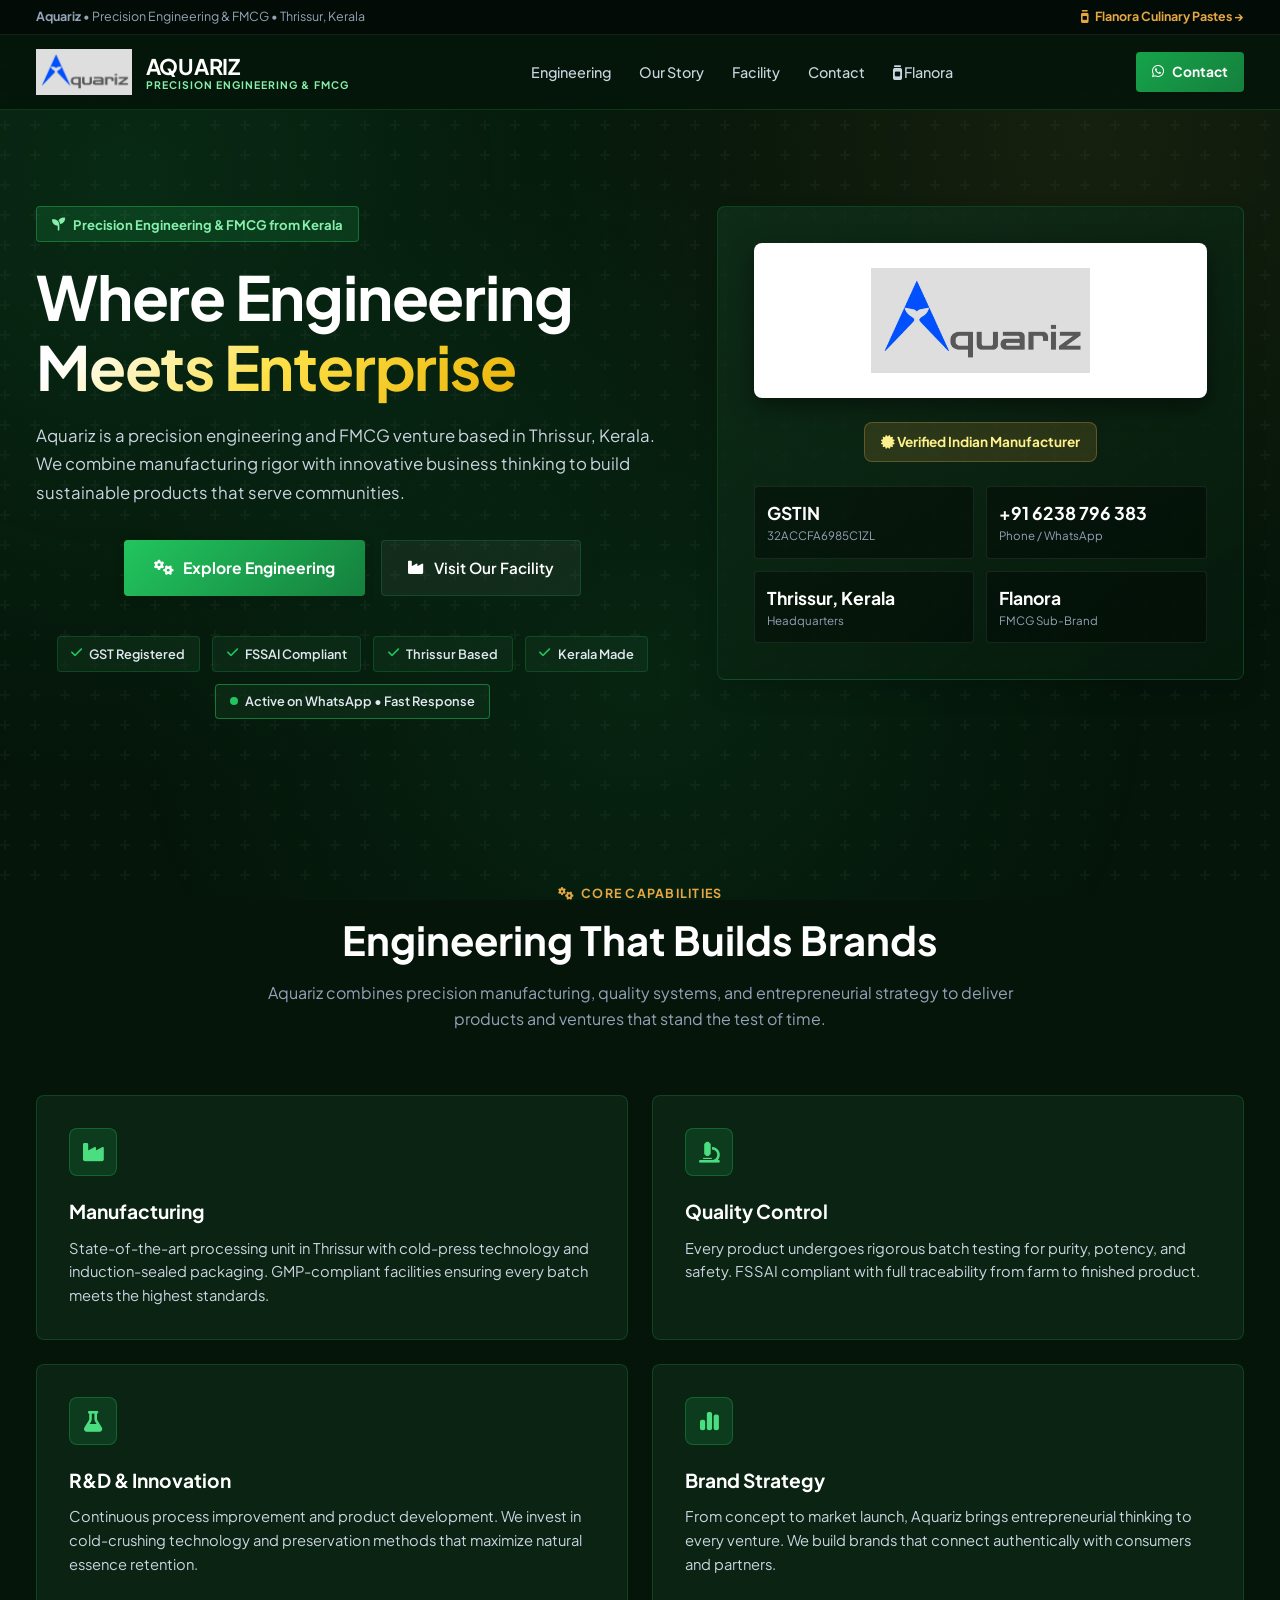
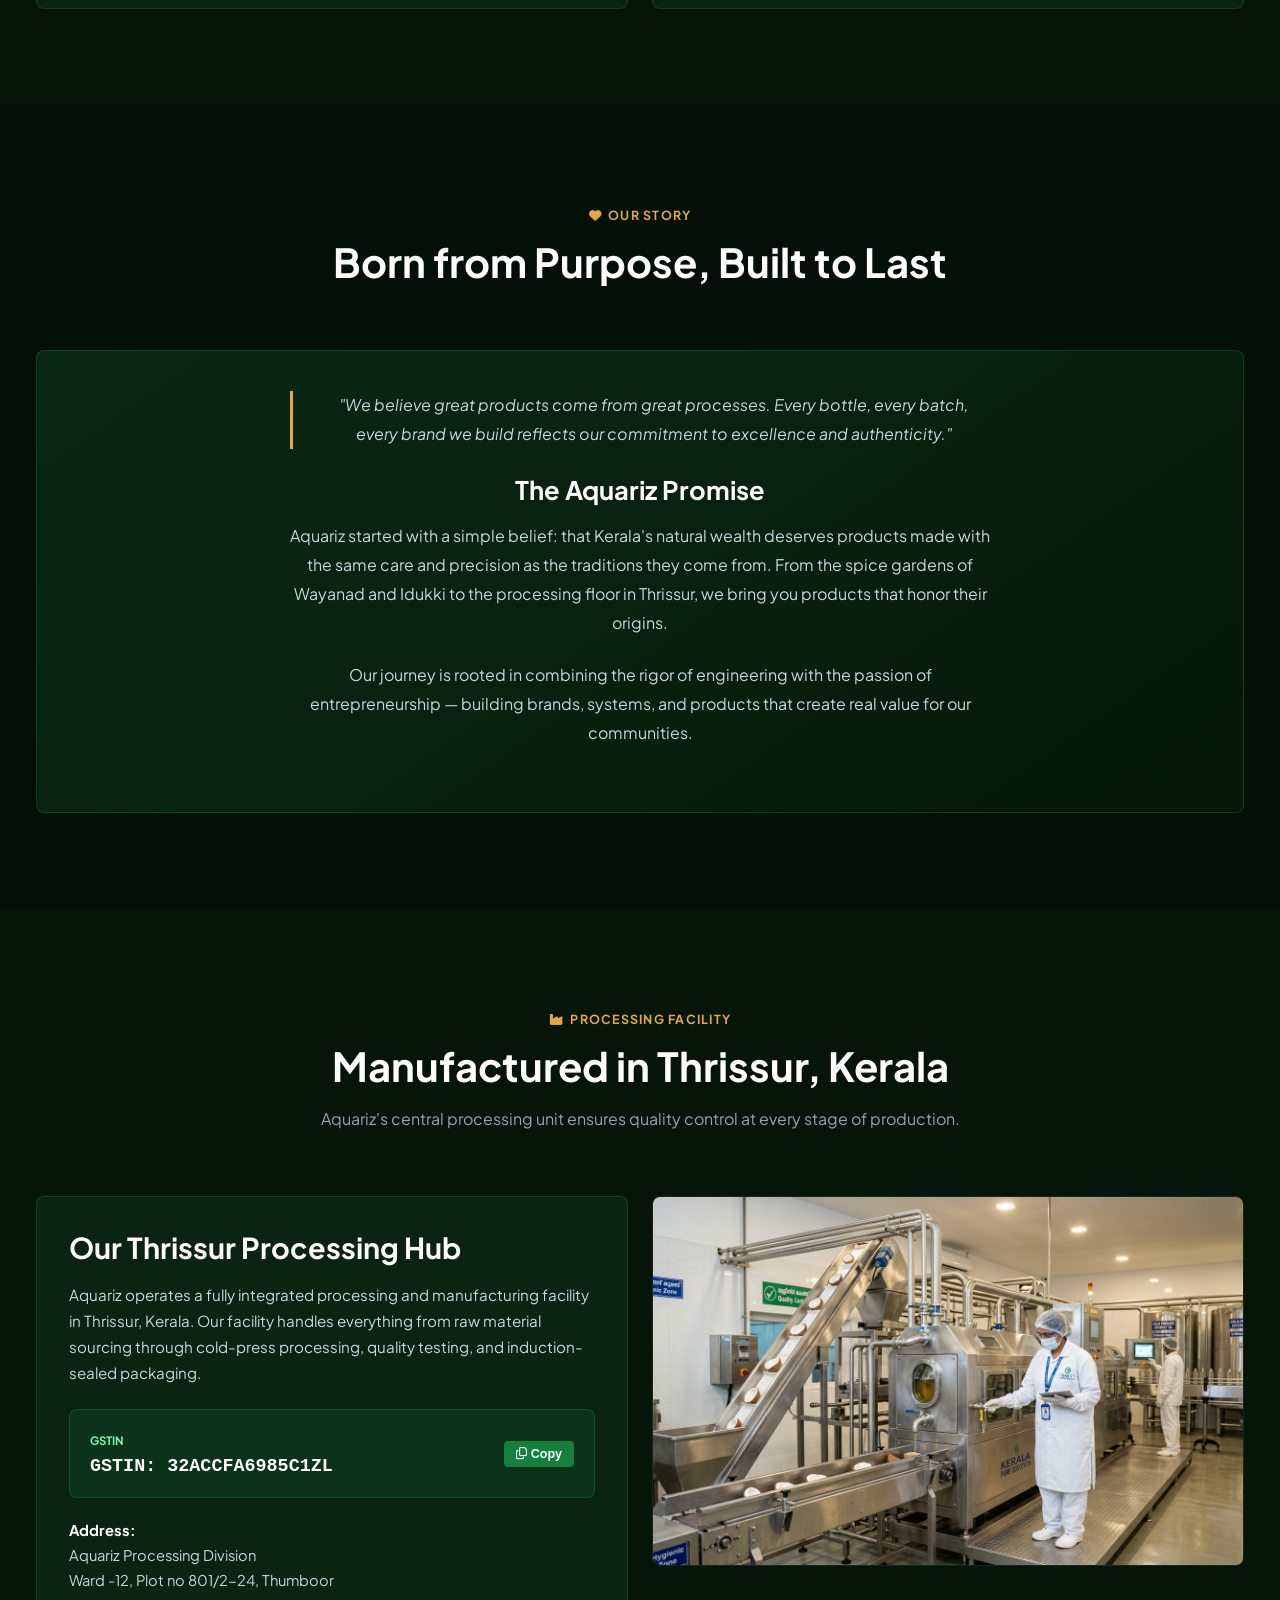
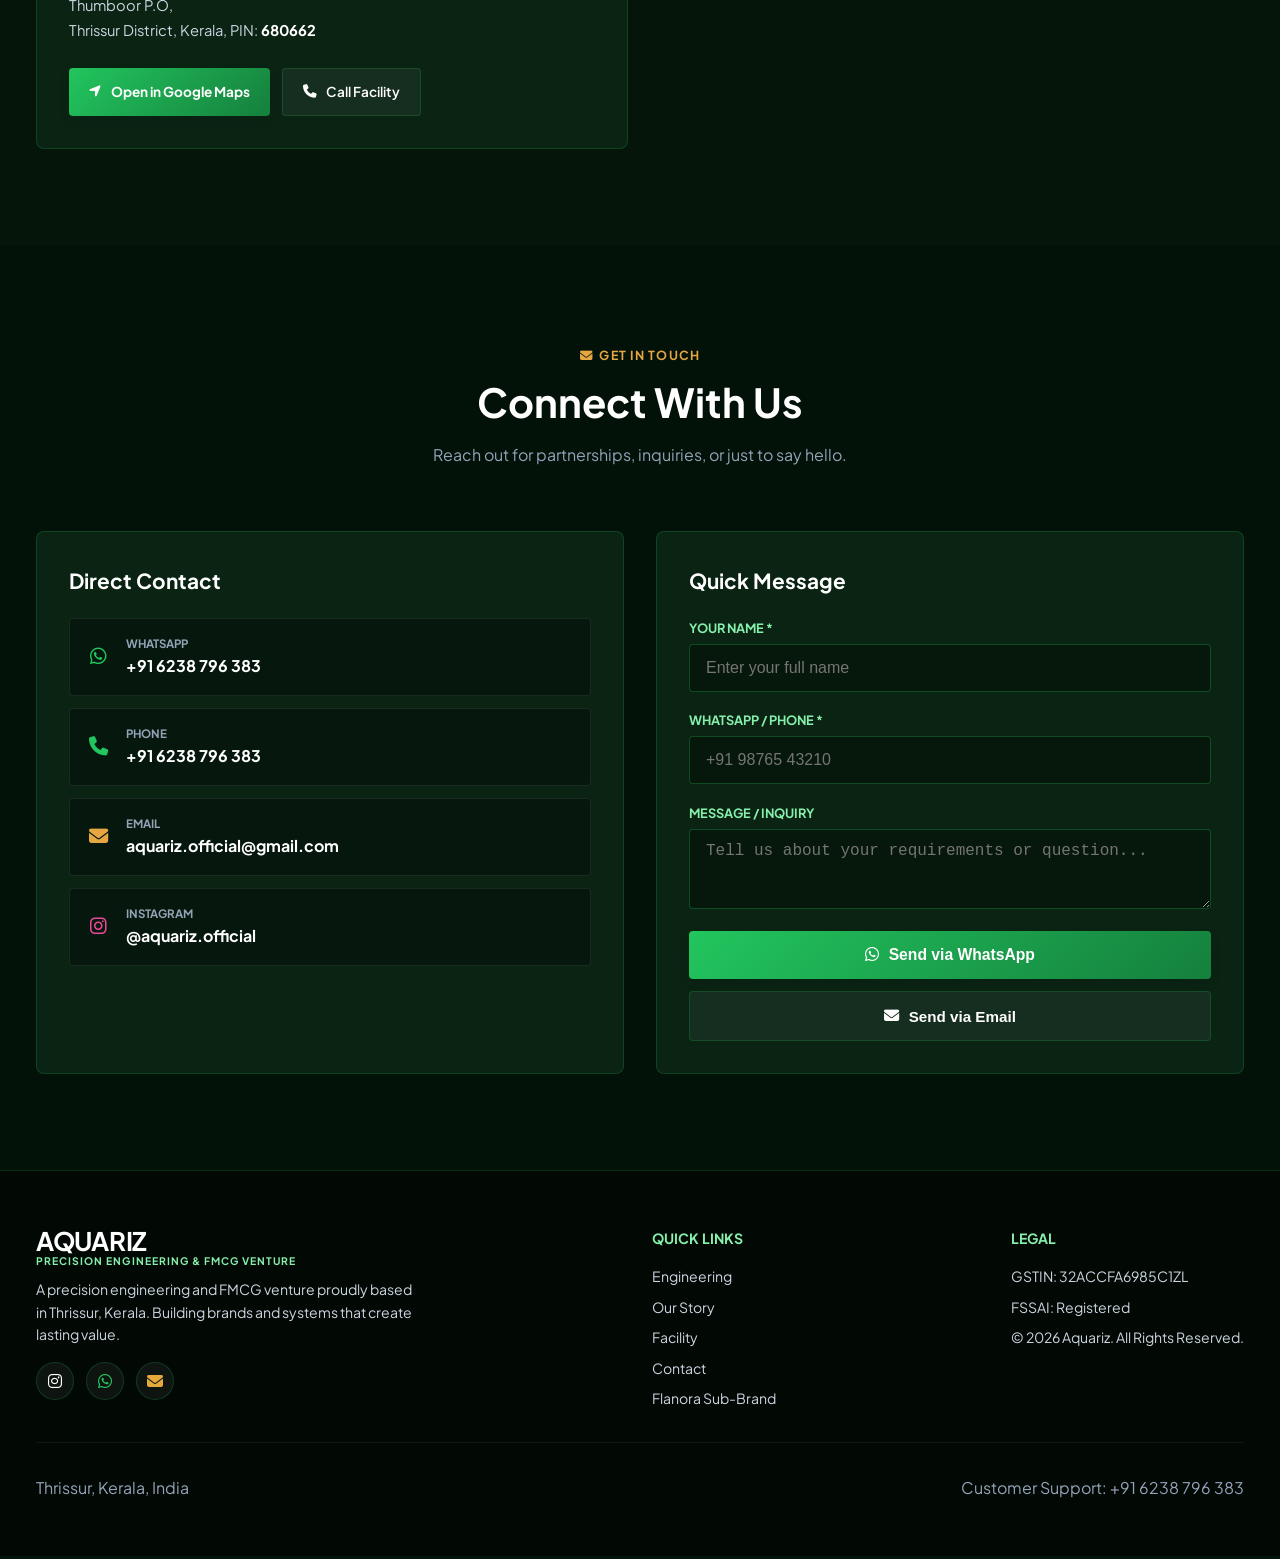
==== commit 7ddc6b98: "feat: Enhance website functionality and user experience - Updated CSS styles for improved layout and" ====
--- a/index.html
+++ b/index.html
@@ -129,12 +129,15 @@
     }
     .nav-inner { display: flex; align-items: center; justify-content: space-between; height: 74px; }
 
-    .brand-header-link { display: flex; align-items: center; gap: 0.85rem; }
-    .aquariz-nav-logo { height: 46px; width: auto; object-fit: contain; }
-
-    .aquariz-title-text { display: flex; flex-direction: column; line-height: 1.1; }
-    .aquariz-brand-title { font-size: 1.35rem; font-weight: 700; letter-spacing: -0.01em; color: #fff; }
-    .aquariz-by-parent { font-size: 0.65rem; font-weight: 700; letter-spacing: 0.1em; text-transform: uppercase; color: #86efac; }
+    .brand-header-link { display: flex; align-items: center; gap: 0.65rem; min-width: 0; flex-shrink: 1; }
+    .aquariz-nav-logo { height: 38px; width: auto; object-fit: contain; flex-shrink: 0; }
+    @media (min-width: 768px) { .aquariz-nav-logo { height: 46px; } .brand-header-link { gap: 0.85rem; } }
+
+    .aquariz-title-text { display: flex; flex-direction: column; line-height: 1.1; min-width: 0; }
+    .aquariz-brand-title { font-size: 1.15rem; font-weight: 700; letter-spacing: -0.01em; color: #fff; white-space: nowrap; }
+    @media (min-width: 768px) { .aquariz-brand-title { font-size: 1.35rem; } }
+    .aquariz-by-parent { font-size: 0.58rem; font-weight: 700; letter-spacing: 0.08em; text-transform: uppercase; color: #86efac; white-space: nowrap; overflow: hidden; text-overflow: ellipsis; }
+    @media (min-width: 768px) { .aquariz-by-parent { font-size: 0.65rem; letter-spacing: 0.1em; } }
 
     .nav-links-desktop { display: none; align-items: center; gap: 1.75rem; }
     @media (min-width: 960px) { .nav-links-desktop { display: flex; } }
@@ -144,21 +147,30 @@
     .nav-link::after { content: ''; position: absolute; bottom: -4px; left: 0; width: 0%; height: 2px; background: var(--color-primary-bright); transition: width var(--transition-fast); }
     .nav-link:hover::after { width: 100%; }
 
-    .nav-action-btns { display: flex; align-items: center; gap: 0.75rem; }
-
-    .btn-nav-order { min-height: 44px;
-      display: inline-flex; align-items: center; gap: 0.5rem;
+    .nav-action-btns { display: flex; align-items: center; gap: 0.5rem; flex-shrink: 0; }
+    @media (min-width: 768px) { .nav-action-btns { gap: 0.75rem; } }
+
+    /* Compact, elegant WhatsApp button in navbar */
+    .btn-nav-order {
+      display: inline-flex; align-items: center; gap: 0.35rem;
       background: linear-gradient(135deg, #16a34a, #15803d); color: #fff;
-      font-weight: 700; font-size: 0.86rem; padding: 0.55rem 1.15rem;
-      border-radius: var(--radius-sm); box-shadow: var(--shadow-md); transition: all var(--transition-fast);
-    }
-    .btn-nav-order:hover { box-shadow: var(--shadow-lg); }
+      font-weight: 700; font-size: 0.78rem; padding: 0.4rem 0.7rem;
+      border-radius: var(--radius-sm); box-shadow: var(--shadow-sm); transition: all var(--transition-fast);
+      min-height: 36px; white-space: nowrap; touch-action: manipulation;
+    }
+    @media (min-width: 768px) {
+      .btn-nav-order { font-size: 0.86rem; padding: 0.5rem 1rem; min-height: 40px; gap: 0.5rem; }
+    }
+    .btn-nav-order:hover { box-shadow: var(--shadow-md); background: linear-gradient(135deg, #22c55e, #16a34a); }
+    .btn-nav-order:active { transform: scale(0.96); }
 
     .btn-mobile-toggle {
       background: transparent; border: 1px solid var(--color-border-emerald); color: #fff;
-      width: 42px; height: 42px; border-radius: var(--radius-sm);
+      width: 38px; height: 38px; border-radius: var(--radius-sm);
       display: flex; align-items: center; justify-content: center; cursor: pointer;
-    }
+      touch-action: manipulation; flex-shrink: 0;
+    }
+    @media (min-width: 768px) { .btn-mobile-toggle { width: 42px; height: 42px; } }
     @media (min-width: 960px) { .btn-mobile-toggle { display: none; } }
 
     /* Mobile Drawer */
@@ -223,7 +235,28 @@
       border: 1px solid var(--color-border-emerald); border-radius: var(--radius-md); padding: 2.25rem;
       text-align: center; position: relative; box-shadow: var(--shadow-lg); overflow: hidden;
     }
-    .aquariz-hero-image { width: 100%; aspect-ratio: 1; object-fit: cover; border-radius: var(--radius-md); margin-bottom: 1.5rem; box-shadow: 0 10px 25px rgba(0,0,0,0.5); }
+    .aquariz-hero-logo-box {
+      background: #ffffff;
+      border-radius: var(--radius-md);
+      padding: 1.5rem 1.75rem;
+      margin-bottom: 1.5rem;
+      box-shadow: 0 8px 25px rgba(0, 0, 0, 0.45);
+      display: flex;
+      align-items: center;
+      justify-content: center;
+      border: 1px solid rgba(255, 255, 255, 0.2);
+    }
+    .aquariz-hero-logo-img {
+      max-width: 100%;
+      width: auto;
+      height: auto;
+      max-height: 85px;
+      object-fit: contain;
+      display: block;
+    }
+    @media (min-width: 768px) {
+      .aquariz-hero-logo-img { max-height: 105px; }
+    }
     .hero-badge-seal { background: rgba(230, 167, 66, 0.15); border: 1px solid var(--color-border-gold); color: var(--color-accent-light); padding: 0.5rem 1rem; border-radius: var(--radius-md); font-size: 0.85rem; font-weight: 700; margin-bottom: 1.5rem; display: inline-block; }
     .hero-stats-grid { display: grid; grid-template-columns: repeat(2, 1fr); gap: 0.75rem; text-align: left; }
     .stat-item { background: rgba(0, 0, 0, 0.35); border: 1px solid rgba(255, 255, 255, 0.08); border-radius: var(--radius-sm); padding: 0.75rem; }
@@ -345,6 +378,23 @@
        ========================================================================== */
     .skip-link { position: fixed; left: -999px; top: -999px; z-index: 9999; background: var(--color-primary-bright); color: #fff; padding: 0.75rem 1.5rem; border-radius: var(--radius-sm); font-weight: 700; }
     .skip-link:focus { left: 1rem; top: 1rem; }
+  
+    .pulse-dot {
+      display: inline-block;
+      width: 8px;
+      height: 8px;
+      border-radius: 50%;
+      background-color: #22c55e;
+      box-shadow: 0 0 0 0 rgba(34, 197, 94, 0.7);
+      animation: pulse-green 2s infinite;
+      flex-shrink: 0;
+    }
+    @keyframes pulse-green {
+      0% { transform: scale(0.95); box-shadow: 0 0 0 0 rgba(34, 197, 94, 0.7); }
+      70% { transform: scale(1); box-shadow: 0 0 0 8px rgba(34, 197, 94, 0); }
+      100% { transform: scale(0.95); box-shadow: 0 0 0 0 rgba(34, 197, 94, 0); }
+    }
+
   </style>
 
   <script type="application/ld+json">
@@ -396,9 +446,9 @@
       </nav>
 
       <div class="nav-action-btns">
-        <a href="https://wa.me/916238796383?text=Hello%20Aquariz%2C%20I%20would%20like%20to%20learn%20more" target="_blank" rel="noopener noreferrer" class="btn-nav-order">
+        <a href="https://wa.me/916238796383?text=Hi%20Aquariz%20team%21%20%F0%9F%91%8B%20I%20came%20across%20your%20website%20and%20would%20love%20to%20know%20more%20about%20your%20products." target="_blank" rel="noopener noreferrer" class="btn-nav-order" aria-label="Contact Aquariz on WhatsApp">
           <i class="fa-brands fa-whatsapp"></i>
-          <span>Contact Us</span>
+          <span>Contact</span>
         </a>
         <button class="btn-mobile-toggle" id="aquarizMenuToggle" aria-label="Toggle Menu">
           <i class="fa-solid fa-bars"></i>
@@ -424,7 +474,7 @@
       <a href="#facility" class="drawer-item"><span>Facility</span> <i class="fa-solid fa-chevron-right"></i></a>
       <a href="#contact" class="drawer-item"><span>Contact</span> <i class="fa-solid fa-chevron-right"></i></a>
       <a href="flanora/index.html" class="drawer-item" style="color: var(--color-accent);"><span>Flanora Sub-Brand</span> <i class="fa-solid fa-arrow-up-right-from-square"></i></a>
-      <a href="https://wa.me/916238796383?text=Hello%20Aquariz%2C%20I%20would%20like%20to%20learn%20more" target="_blank" rel="noopener noreferrer" class="btn-hero-primary" style="justify-content:center;margin-top:1rem;">
+      <a href="https://wa.me/916238796383?text=Hi%20Aquariz%20team%21%20%F0%9F%91%8B%20I%20came%20across%20your%20website%20and%20would%20love%20to%20know%20more%20about%20your%20products." target="_blank" rel="noopener noreferrer" class="btn-hero-primary" style="justify-content:center;margin-top:1rem;">
         <i class="fa-brands fa-whatsapp"></i> Quick WhatsApp
       </a>
     </div>
@@ -470,12 +520,15 @@
               <div class="trust-chip"><i class="fa-solid fa-check"></i> FSSAI Compliant</div>
               <div class="trust-chip"><i class="fa-solid fa-check"></i> Thrissur Based</div>
               <div class="trust-chip"><i class="fa-solid fa-check"></i> Kerala Made</div>
+              <div class="trust-chip" style="border-color: rgba(34, 197, 94, 0.5);"><span class="pulse-dot"></span> Active on WhatsApp • Fast Response</div>
             </div>
           </div>
 
           <!-- Hero Showcase Card -->
           <div class="hero-showcase-card">
-            <img src="Aquariz logo white.jpg" alt="Aquariz Manufacturing Facility" class="aquariz-hero-image" loading="lazy" />
+            <div class="aquariz-hero-logo-box">
+              <img src="Aquariz logo white.jpg" alt="Aquariz Brand Logo" class="aquariz-hero-logo-img" loading="lazy" />
+            </div>
             <div class="hero-badge-seal">
               <i class="fa-solid fa-certificate"></i> Verified Indian Manufacturer
             </div>
@@ -627,7 +680,7 @@
         <div class="contact-grid">
           <div class="contact-card">
             <h3>Direct Contact</h3>
-            <a href="https://wa.me/916238796383?text=Hello%20Aquariz%2C%20I%20would%20like%20to%20connect" target="_blank" rel="noopener noreferrer" class="contact-link">
+            <a href="https://wa.me/916238796383?text=Hi%20Aquariz%20team%21%20%F0%9F%91%8B%20I%27d%20love%20to%20connect%20with%20you%20regarding%20partnerships%20and%20products." target="_blank" rel="noopener noreferrer" class="contact-link">
               <i class="fa-brands fa-whatsapp" style="color: #22c55e;"></i>
               <div>
                 <div class="contact-label">WhatsApp</div>
@@ -734,7 +787,7 @@
 
   <!-- MOBILE QUICK BAR -->
   <div class="mobile-bottom-bar" aria-label="Mobile Quick Actions">
-    <a href="https://wa.me/916238796383?text=Hello%20Aquariz%2C%20I%20would%20like%20to%20connect" class="bar-btn bar-wa" target="_blank" rel="noopener noreferrer">
+    <a href="https://wa.me/916238796383?text=Hi%20Aquariz%20team%21%20%F0%9F%91%8B%20I%27d%20love%20to%20connect%20with%20you%20regarding%20partnerships%20and%20products." class="bar-btn bar-wa" target="_blank" rel="noopener noreferrer">
       <i class="fa-brands fa-whatsapp"></i>
       <span>WhatsApp</span>
     </a>
@@ -799,9 +852,13 @@
       const phone = document.getElementById('aqPhone').value.trim();
       const message = document.getElementById('aqMessage').value.trim();
       if (!name || !phone) { alert('Please enter your name and phone number.'); return; }
-      let msg = `*Aquariz Inquiry*\n• *Name:* ${name}\n• *Phone:* ${phone}\n`;
-      if (message) msg += `• *Message:* ${message}\n`;
-      msg += `\n_Submitted via Aquariz Official Web Portal_`;
+      let msg = `Hi Aquariz team! 👋 This is ${name}.\n\n`;
+      if (message) {
+        msg += `${message}\n\n`;
+      } else {
+        msg += `I was browsing your website and would love to connect with your team.\n\n`;
+      }
+      msg += `My contact number: ${phone}\nLooking forward to hearing from you!`;
       window.open(`https://wa.me/916238796383?text=${encodeURIComponent(msg)}`, '_blank');
     }
   </script>
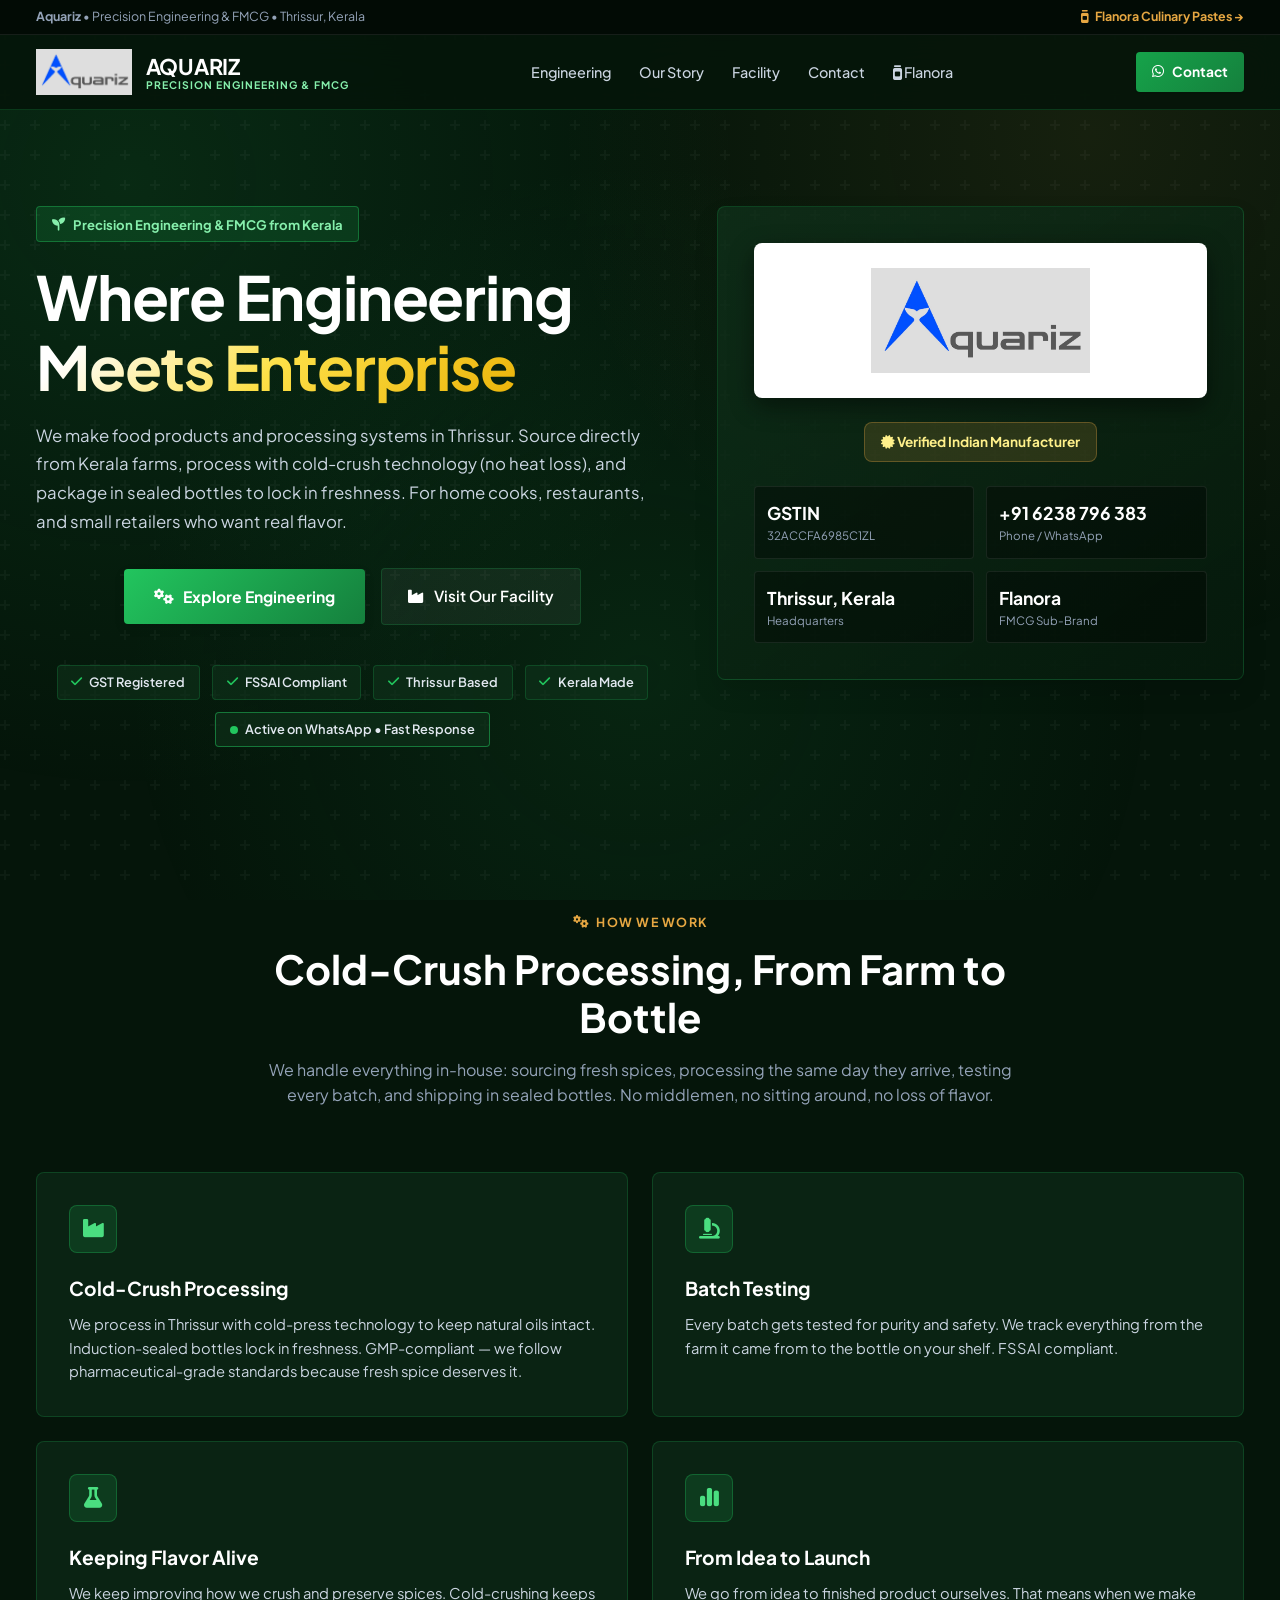
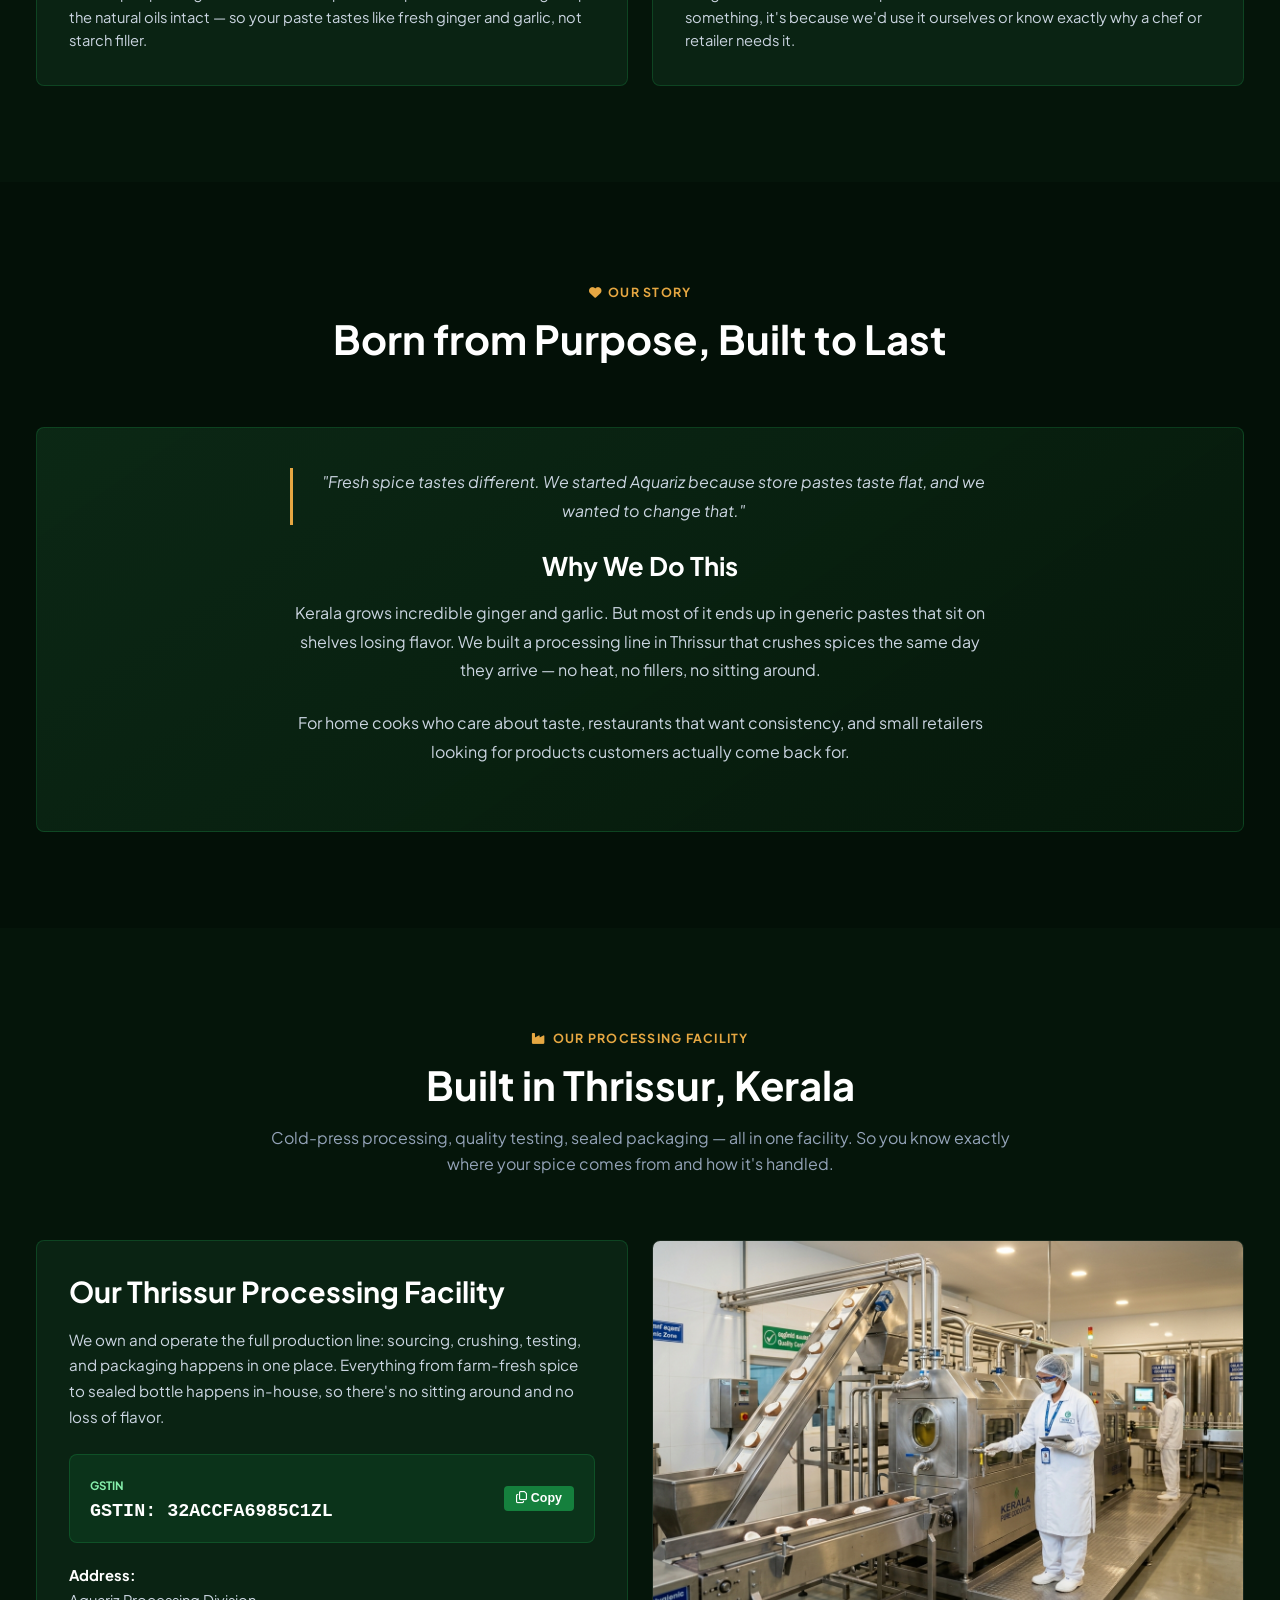
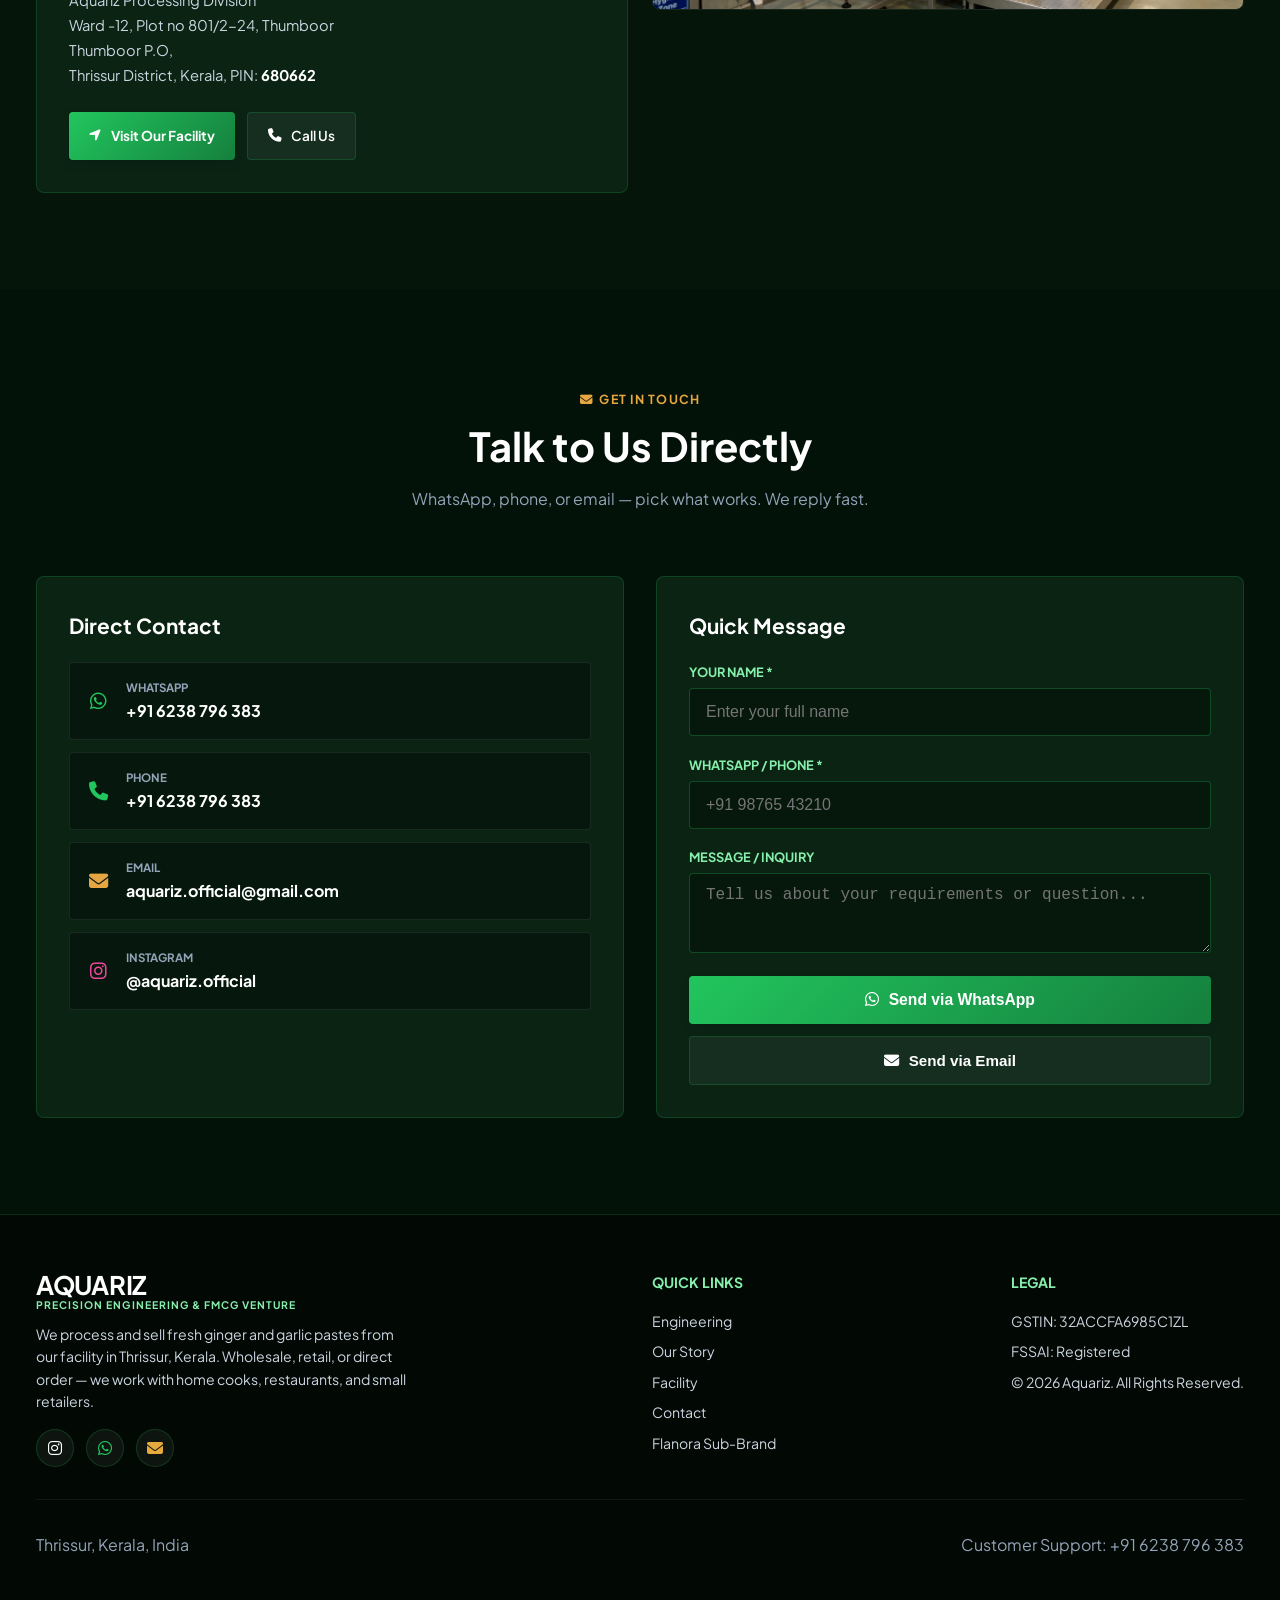
==== commit 19e6d447: "Refactor code structure for improved readability and maintainability" ====
--- a/index.html
+++ b/index.html
@@ -1,20 +1,25 @@
 <!DOCTYPE html>
 <html lang="en">
+
 <head>
   <meta charset="UTF-8" />
   <meta name="viewport" content="width=device-width, initial-scale=1.0, maximum-scale=5.0, viewport-fit=cover" />
   <meta name="theme-color" content="#05150a" />
   <meta name="robots" content="index, follow" />
-  <meta name="description" content="Aquariz - A precision engineering and FMCG venture based in Thrissur, Kerala. Specializing in cold-pressed spice pastes, sustainable manufacturing, and innovative engineering solutions." />
-  <meta name="keywords" content="Aquariz, Thrissur, Kerala, FMCG, cold-pressed pastes, ginger paste, garlic paste, Flanora, engineering, sustainable manufacturing, innovation" />
+  <meta name="description"
+    content="Aquariz - A precision engineering and FMCG venture based in Thrissur, Kerala. Specializing in cold-pressed spice pastes, sustainable manufacturing, and innovative engineering solutions." />
+  <meta name="keywords"
+    content="Aquariz, Thrissur, Kerala, FMCG, cold-pressed pastes, ginger paste, garlic paste, Flanora, engineering, sustainable manufacturing, innovation" />
   <meta property="og:title" content="Aquariz | Precision Engineering & FMCG Venture from Kerala" />
-  <meta property="og:description" content="Aquariz is a precision engineering and FMCG venture based in Thrissur, Kerala. We combine engineering rigor with entrepreneurial drive to build sustainable products and businesses." />
+  <meta property="og:description"
+    content="Aquariz is a precision engineering and FMCG venture based in Thrissur, Kerala. We combine engineering rigor with entrepreneurial drive to build sustainable products and businesses." />
   <meta property="og:type" content="website" />
   <meta property="og:url" content="https://aquariz.in/" />
   <meta property="og:image" content="https://aquariz.in/Aquariz%20logo%20white.jpg" />
   <meta name="twitter:card" content="summary_large_image" />
   <meta name="twitter:title" content="Aquariz | Precision Engineering & FMCG Venture from Kerala" />
-  <meta name="twitter:description" content="Aquariz is a precision engineering and FMCG venture based in Thrissur, Kerala." />
+  <meta name="twitter:description"
+    content="Aquariz is a precision engineering and FMCG venture based in Thrissur, Kerala." />
   <meta name="twitter:image" content="https://aquariz.in/Aquariz%20logo%20white.jpg" />
   <link rel="canonical" href="https://aquariz.in/" />
   <link rel="icon" type="image/jpeg" href="Aquariz logo white.jpg" />
@@ -23,7 +28,9 @@
   <!-- Google Fonts -->
   <link rel="preconnect" href="https://fonts.googleapis.com" />
   <link rel="preconnect" href="https://fonts.gstatic.com" crossorigin />
-  <link href="https://fonts.googleapis.com/css2?family=Plus+Jakarta+Sans:wght@400;500;600;700&family=Playfair+Display:ital,wght@0,600;0,700;1,600&display=swap" rel="stylesheet" />
+  <link
+    href="https://fonts.googleapis.com/css2?family=Plus+Jakarta+Sans:wght@400;500;600;700&family=Playfair+Display:ital,wght@0,600;0,700;1,600&display=swap"
+    rel="stylesheet" />
   <link rel="stylesheet" href="https://cdnjs.cloudflare.com/ajax/libs/font-awesome/6.5.1/css/all.min.css" />
 
   <style>
@@ -77,31 +84,97 @@
       --transition-smooth: 0.35s cubic-bezier(0.16, 1, 0.3, 1);
     }
 
-    *, *::before, *::after { box-sizing: border-box; margin: 0; padding: 0; }
-
-    html { scroll-behavior: smooth; -webkit-text-size-adjust: 100%; background-color: var(--color-bg); scroll-padding-top: 74px; }
+    *,
+    *::before,
+    *::after {
+      box-sizing: border-box;
+      margin: 0;
+      padding: 0;
+    }
+
+    html {
+      scroll-behavior: smooth;
+      -webkit-text-size-adjust: 100%;
+      background-color: var(--color-bg);
+      scroll-padding-top: 74px;
+    }
+
     body {
-      font-family: var(--font-body); background-color: var(--color-bg); color: var(--color-text);
-      line-height: 1.6; overflow-x: hidden; min-height: 100vh; display: flex; flex-direction: column;
-    }
-    a { color: inherit; text-decoration: none; transition: color var(--transition-fast); }
-    a:active { opacity: 0.7; }
-    button:active { opacity: 0.7; }
-    a, button, input, select, textarea { touch-action: manipulation; }
-    * { -webkit-tap-highlight-color: rgba(34, 197, 94, 0.15); }
-    img { max-width: 100%; height: auto; display: block; }
-    .container { width: 100%; max-width: 1240px; margin-left: auto; margin-right: auto; padding-left: var(--space-4); padding-right: var(--space-4); }
-    @media (max-width: 480px) { .container { padding-left: var(--space-3); padding-right: var(--space-3); } }
+      font-family: var(--font-body);
+      background-color: var(--color-bg);
+      color: var(--color-text);
+      line-height: 1.6;
+      overflow-x: hidden;
+      min-height: 100vh;
+      display: flex;
+      flex-direction: column;
+    }
+
+    a {
+      color: inherit;
+      text-decoration: none;
+      transition: color var(--transition-fast);
+    }
+
+    a:active {
+      opacity: 0.7;
+    }
+
+    button:active {
+      opacity: 0.7;
+    }
+
+    a,
+    button,
+    input,
+    select,
+    textarea {
+      touch-action: manipulation;
+    }
+
+    * {
+      -webkit-tap-highlight-color: rgba(34, 197, 94, 0.15);
+    }
+
+    img {
+      max-width: 100%;
+      height: auto;
+      display: block;
+    }
+
+    .container {
+      width: 100%;
+      max-width: 1240px;
+      margin-left: auto;
+      margin-right: auto;
+      padding-left: var(--space-4);
+      padding-right: var(--space-4);
+    }
+
+    @media (max-width: 480px) {
+      .container {
+        padding-left: var(--space-3);
+        padding-right: var(--space-3);
+      }
+    }
 
     .bg-mesh-layer {
-      position: fixed; inset: 0; pointer-events: none; z-index: 0;
+      position: fixed;
+      inset: 0;
+      pointer-events: none;
+      z-index: 0;
       background:
         radial-gradient(circle at 10% 20%, rgba(34, 197, 94, 0.12) 0%, transparent 45%),
         radial-gradient(circle at 85% 15%, rgba(230, 167, 66, 0.08) 0%, transparent 40%),
         radial-gradient(circle at 50% 75%, rgba(21, 128, 61, 0.15) 0%, transparent 55%);
     }
+
     .bg-pattern-layer {
-      position: fixed; inset: 0; pointer-events: none; z-index: 0; opacity: 0.035;
+      position: fixed;
+      inset: 0;
+      pointer-events: none;
+      z-index: 0;
+      opacity: 0.035;
       background-image: url("data:image/svg+xml,%3Csvg width='60' height='60' viewBox='0 0 60 60' xmlns='http://www.w3.org/2000/svg'%3E%3Cg fill='%23ffffff' fill-opacity='1' fill-rule='evenodd'%3E%3Cpath d='M36 34v-4h-2v4h-4v2h4v4h2v-4h4v-2h-4zm0-30V0h-2v4h-4v2h4v4h2V6h4V4h-4zM6 34v-4H4v4H0v2h4v4h2v-4h4v-2H6zM6 4V0H4v4H0v2h4v4h2V6h4V4H6z'/%3E%3C/g%3E%3C/svg%3E");
     }
 
@@ -109,132 +182,472 @@
        2. TOP BANNER & NAVBAR
        ========================================================================== */
     .top-parent-banner {
-      background: #020b05; border-bottom: 1px solid rgba(255, 255, 255, 0.08);
-      font-size: 0.78rem; padding: 0.45rem 0; color: var(--color-text-muted);
-      position: relative; z-index: 100;
-    }
+      background: #020b05;
+      border-bottom: 1px solid rgba(255, 255, 255, 0.08);
+      font-size: 0.78rem;
+      padding: 0.45rem 0;
+      color: var(--color-text-muted);
+      position: relative;
+      z-index: 100;
+    }
+
     .top-banner-flex {
-      display: flex; align-items: center; justify-content: space-between; gap: 0.5rem; width: 100%;
-    }
+      display: flex;
+      align-items: center;
+      justify-content: space-between;
+      gap: 0.5rem;
+      width: 100%;
+    }
+
     @media (max-width: 540px) {
-      .top-banner-flex { flex-direction: column; justify-content: center; text-align: center; gap: 0.25rem; font-size: 0.74rem; }
-    }
-    .top-parent-banner a { color: var(--color-accent); font-weight: 700; display: inline-flex; align-items: center; gap: 0.35rem; }
-    .top-parent-banner a:hover { color: #fff; }
+      .top-banner-flex {
+        flex-direction: column;
+        justify-content: center;
+        text-align: center;
+        gap: 0.25rem;
+        font-size: 0.74rem;
+      }
+    }
+
+    .top-parent-banner a {
+      color: var(--color-accent);
+      font-weight: 700;
+      display: inline-flex;
+      align-items: center;
+      gap: 0.35rem;
+    }
+
+    .top-parent-banner a:hover {
+      color: #fff;
+    }
 
     .navbar {
-      position: sticky; top: 0; z-index: 90;
-      background: rgba(5, 21, 10, 0.88); backdrop-filter: blur(16px); -webkit-backdrop-filter: blur(16px);
-      border-bottom: 1px solid var(--color-border-emerald); transition: all var(--transition-smooth);
-    }
-    .nav-inner { display: flex; align-items: center; justify-content: space-between; height: 74px; }
-
-    .brand-header-link { display: flex; align-items: center; gap: 0.65rem; min-width: 0; flex-shrink: 1; }
-    .aquariz-nav-logo { height: 38px; width: auto; object-fit: contain; flex-shrink: 0; }
-    @media (min-width: 768px) { .aquariz-nav-logo { height: 46px; } .brand-header-link { gap: 0.85rem; } }
-
-    .aquariz-title-text { display: flex; flex-direction: column; line-height: 1.1; min-width: 0; }
-    .aquariz-brand-title { font-size: 1.15rem; font-weight: 700; letter-spacing: -0.01em; color: #fff; white-space: nowrap; }
-    @media (min-width: 768px) { .aquariz-brand-title { font-size: 1.35rem; } }
-    .aquariz-by-parent { font-size: 0.58rem; font-weight: 700; letter-spacing: 0.08em; text-transform: uppercase; color: #86efac; white-space: nowrap; overflow: hidden; text-overflow: ellipsis; }
-    @media (min-width: 768px) { .aquariz-by-parent { font-size: 0.65rem; letter-spacing: 0.1em; } }
-
-    .nav-links-desktop { display: none; align-items: center; gap: 1.75rem; }
-    @media (min-width: 960px) { .nav-links-desktop { display: flex; } }
-
-    .nav-link { font-size: 0.9rem; font-weight: 500; color: #cbd5e1; position: relative; }
-    .nav-link:hover, .nav-link.active { color: #fff; }
-    .nav-link::after { content: ''; position: absolute; bottom: -4px; left: 0; width: 0%; height: 2px; background: var(--color-primary-bright); transition: width var(--transition-fast); }
-    .nav-link:hover::after { width: 100%; }
-
-    .nav-action-btns { display: flex; align-items: center; gap: 0.5rem; flex-shrink: 0; }
-    @media (min-width: 768px) { .nav-action-btns { gap: 0.75rem; } }
+      position: sticky;
+      top: 0;
+      z-index: 90;
+      background: rgba(5, 21, 10, 0.88);
+      backdrop-filter: blur(16px);
+      -webkit-backdrop-filter: blur(16px);
+      border-bottom: 1px solid var(--color-border-emerald);
+      transition: all var(--transition-smooth);
+    }
+
+    .nav-inner {
+      display: flex;
+      align-items: center;
+      justify-content: space-between;
+      height: 74px;
+    }
+
+    .brand-header-link {
+      display: flex;
+      align-items: center;
+      gap: 0.65rem;
+      min-width: 0;
+      flex-shrink: 1;
+    }
+
+    .aquariz-nav-logo {
+      height: 38px;
+      width: auto;
+      object-fit: contain;
+      flex-shrink: 0;
+    }
+
+    @media (min-width: 768px) {
+      .aquariz-nav-logo {
+        height: 46px;
+      }
+
+      .brand-header-link {
+        gap: 0.85rem;
+      }
+    }
+
+    .aquariz-title-text {
+      display: flex;
+      flex-direction: column;
+      line-height: 1.1;
+      min-width: 0;
+    }
+
+    .aquariz-brand-title {
+      font-size: 1.15rem;
+      font-weight: 700;
+      letter-spacing: -0.01em;
+      color: #fff;
+      white-space: nowrap;
+    }
+
+    @media (min-width: 768px) {
+      .aquariz-brand-title {
+        font-size: 1.35rem;
+      }
+    }
+
+    .aquariz-by-parent {
+      font-size: 0.58rem;
+      font-weight: 700;
+      letter-spacing: 0.08em;
+      text-transform: uppercase;
+      color: #86efac;
+      white-space: nowrap;
+      overflow: hidden;
+      text-overflow: ellipsis;
+    }
+
+    @media (min-width: 768px) {
+      .aquariz-by-parent {
+        font-size: 0.65rem;
+        letter-spacing: 0.1em;
+      }
+    }
+
+    .nav-links-desktop {
+      display: none;
+      align-items: center;
+      gap: 1.75rem;
+    }
+
+    @media (min-width: 960px) {
+      .nav-links-desktop {
+        display: flex;
+      }
+    }
+
+    .nav-link {
+      font-size: 0.9rem;
+      font-weight: 500;
+      color: #cbd5e1;
+      position: relative;
+    }
+
+    .nav-link:hover,
+    .nav-link.active {
+      color: #fff;
+    }
+
+    .nav-link::after {
+      content: '';
+      position: absolute;
+      bottom: -4px;
+      left: 0;
+      width: 0%;
+      height: 2px;
+      background: var(--color-primary-bright);
+      transition: width var(--transition-fast);
+    }
+
+    .nav-link:hover::after {
+      width: 100%;
+    }
+
+    .nav-action-btns {
+      display: flex;
+      align-items: center;
+      gap: 0.5rem;
+      flex-shrink: 0;
+    }
+
+    @media (min-width: 768px) {
+      .nav-action-btns {
+        gap: 0.75rem;
+      }
+    }
 
     /* Compact, elegant WhatsApp button in navbar */
     .btn-nav-order {
-      display: inline-flex; align-items: center; gap: 0.35rem;
-      background: linear-gradient(135deg, #16a34a, #15803d); color: #fff;
-      font-weight: 700; font-size: 0.78rem; padding: 0.4rem 0.7rem;
-      border-radius: var(--radius-sm); box-shadow: var(--shadow-sm); transition: all var(--transition-fast);
-      min-height: 36px; white-space: nowrap; touch-action: manipulation;
-    }
-    @media (min-width: 768px) {
-      .btn-nav-order { font-size: 0.86rem; padding: 0.5rem 1rem; min-height: 40px; gap: 0.5rem; }
-    }
-    .btn-nav-order:hover { box-shadow: var(--shadow-md); background: linear-gradient(135deg, #22c55e, #16a34a); }
-    .btn-nav-order:active { transform: scale(0.96); }
+      display: inline-flex;
+      align-items: center;
+      gap: 0.35rem;
+      background: linear-gradient(135deg, #16a34a, #15803d);
+      color: #fff;
+      font-weight: 700;
+      font-size: 0.78rem;
+      padding: 0.4rem 0.7rem;
+      border-radius: var(--radius-sm);
+      box-shadow: var(--shadow-sm);
+      transition: all var(--transition-fast);
+      min-height: 36px;
+      white-space: nowrap;
+      touch-action: manipulation;
+    }
+
+    @media (min-width: 768px) {
+      .btn-nav-order {
+        font-size: 0.86rem;
+        padding: 0.5rem 1rem;
+        min-height: 40px;
+        gap: 0.5rem;
+      }
+    }
+
+    .btn-nav-order:hover {
+      box-shadow: var(--shadow-md);
+      background: linear-gradient(135deg, #22c55e, #16a34a);
+    }
+
+    .btn-nav-order:active {
+      transform: scale(0.96);
+    }
 
     .btn-mobile-toggle {
-      background: transparent; border: 1px solid var(--color-border-emerald); color: #fff;
-      width: 38px; height: 38px; border-radius: var(--radius-sm);
-      display: flex; align-items: center; justify-content: center; cursor: pointer;
-      touch-action: manipulation; flex-shrink: 0;
-    }
-    @media (min-width: 768px) { .btn-mobile-toggle { width: 42px; height: 42px; } }
-    @media (min-width: 960px) { .btn-mobile-toggle { display: none; } }
+      background: transparent;
+      border: 1px solid var(--color-border-emerald);
+      color: #fff;
+      width: 38px;
+      height: 38px;
+      border-radius: var(--radius-sm);
+      display: flex;
+      align-items: center;
+      justify-content: center;
+      cursor: pointer;
+      touch-action: manipulation;
+      flex-shrink: 0;
+    }
+
+    @media (min-width: 768px) {
+      .btn-mobile-toggle {
+        width: 42px;
+        height: 42px;
+      }
+    }
+
+    @media (min-width: 960px) {
+      .btn-mobile-toggle {
+        display: none;
+      }
+    }
 
     /* Mobile Drawer */
     .aquariz-drawer {
-      position: fixed; inset: 0; background: rgba(4, 16, 8, 0.98);
-      backdrop-filter: blur(20px); z-index: 999; display: flex; flex-direction: column;
-      padding: 2rem 1.5rem; transform: translateX(100%); transition: transform var(--transition-smooth);
-    }
-    .aquariz-drawer.open { transform: translateX(0); }
-    .drawer-top { display: flex; align-items: center; justify-content: space-between; margin-bottom: 2rem; }
-    .drawer-items { display: flex; flex-direction: column; gap: 1.35rem; }
-    .drawer-item { font-size: 1.25rem; font-weight: 600; color: #f1f5f9; display: flex; align-items: center; justify-content: space-between; border-bottom: 1px solid rgba(255, 255, 255, 0.08); padding-bottom: 0.75rem; }
+      position: fixed;
+      inset: 0;
+      background: rgba(4, 16, 8, 0.98);
+      backdrop-filter: blur(20px);
+      z-index: 999;
+      display: flex;
+      flex-direction: column;
+      padding: 2rem 1.5rem;
+      transform: translateX(100%);
+      transition: transform var(--transition-smooth);
+    }
+
+    .aquariz-drawer.open {
+      transform: translateX(0);
+    }
+
+    .drawer-top {
+      display: flex;
+      align-items: center;
+      justify-content: space-between;
+      margin-bottom: 2rem;
+    }
+
+    .drawer-items {
+      display: flex;
+      flex-direction: column;
+      gap: 1.35rem;
+    }
+
+    .drawer-item {
+      font-size: 1.25rem;
+      font-weight: 600;
+      color: #f1f5f9;
+      display: flex;
+      align-items: center;
+      justify-content: space-between;
+      border-bottom: 1px solid rgba(255, 255, 255, 0.08);
+      padding-bottom: 0.75rem;
+    }
 
     /* ==========================================================================
        3. HERO SECTION
        ========================================================================== */
-    .hero-wrap { position: relative; padding: var(--space-8) 0 var(--space-8); z-index: 10; }
-    @media (min-width: 768px) { .hero-wrap { padding: var(--space-12) 0 var(--space-10); } }
-    .hero-grid { display: grid; grid-template-columns: 1fr; gap: var(--space-6); align-items: start; text-align: center; }
-    @media (min-width: 960px) { .hero-grid { grid-template-columns: 1.2fr 1fr; gap: var(--space-8); text-align: left; } }
+    .hero-wrap {
+      position: relative;
+      padding: var(--space-8) 0 var(--space-8);
+      z-index: 10;
+    }
+
+    @media (min-width: 768px) {
+      .hero-wrap {
+        padding: var(--space-12) 0 var(--space-10);
+      }
+    }
+
+    .hero-grid {
+      display: grid;
+      grid-template-columns: 1fr;
+      gap: var(--space-6);
+      align-items: start;
+      text-align: center;
+    }
+
+    @media (min-width: 960px) {
+      .hero-grid {
+        grid-template-columns: 1.2fr 1fr;
+        gap: var(--space-8);
+        text-align: left;
+      }
+    }
 
     .hero-badge-pill {
-      display: inline-flex; align-items: center; gap: 0.5rem;
-      background: rgba(34, 197, 94, 0.15); border: 1px solid rgba(34, 197, 94, 0.4);
-      padding: 0.4rem 0.95rem; border-radius: var(--radius-sm); font-size: 0.82rem; font-weight: 700; color: #86efac; margin-bottom: 1.25rem;
-    }
-    .hero-main-title { font-size: 1.85rem; line-height: 1.15; font-weight: 700; letter-spacing: -0.02em; color: #fff; margin-bottom: 1.25rem; }
-    @media (min-width: 480px) { .hero-main-title { font-size: 2.3rem; } }
-    @media (min-width: 640px) { .hero-main-title { font-size: 3.2rem; } }
-    @media (min-width: 1024px) { .hero-main-title { font-size: 3.8rem; } }
-    .title-highlight-gold { background: linear-gradient(135deg, #fff 10%, #fde047 50%, #eab308 100%); -webkit-background-clip: text; -webkit-text-fill-color: transparent; }
-    .hero-description { font-size: 1.05rem; color: #cbd5e1; line-height: 1.7; margin-bottom: 2rem; max-width: 620px; }
-
-    .hero-button-group { display: flex; align-items: center; gap: 1rem; flex-wrap: wrap; margin-bottom: 2.5rem; justify-content: center; }
+      display: inline-flex;
+      align-items: center;
+      gap: 0.5rem;
+      background: rgba(34, 197, 94, 0.15);
+      border: 1px solid rgba(34, 197, 94, 0.4);
+      padding: 0.4rem 0.95rem;
+      border-radius: var(--radius-sm);
+      font-size: 0.82rem;
+      font-weight: 700;
+      color: #86efac;
+      margin-bottom: 1.25rem;
+    }
+
+    .hero-main-title {
+      font-size: 1.85rem;
+      line-height: 1.15;
+      font-weight: 700;
+      letter-spacing: -0.02em;
+      color: #fff;
+      margin-bottom: 1.25rem;
+    }
+
+    @media (min-width: 480px) {
+      .hero-main-title {
+        font-size: 2.3rem;
+      }
+    }
+
+    @media (min-width: 640px) {
+      .hero-main-title {
+        font-size: 3.2rem;
+      }
+    }
+
+    @media (min-width: 1024px) {
+      .hero-main-title {
+        font-size: 3.8rem;
+      }
+    }
+
+    .title-highlight-gold {
+      background: linear-gradient(135deg, #fff 10%, #fde047 50%, #eab308 100%);
+      -webkit-background-clip: text;
+      -webkit-text-fill-color: transparent;
+    }
+
+    .hero-description {
+      font-size: 1.05rem;
+      color: #cbd5e1;
+      line-height: 1.7;
+      margin-bottom: 2rem;
+      max-width: 620px;
+    }
+
+    .hero-button-group {
+      display: flex;
+      align-items: center;
+      gap: 1rem;
+      flex-wrap: wrap;
+      margin-bottom: 2.5rem;
+      justify-content: center;
+    }
+
     @media (max-width: 639px) {
-      .hero-button-group { flex-direction: column; width: 100%; gap: 0.75rem; }
+      .hero-button-group {
+        flex-direction: column;
+        width: 100%;
+        gap: 0.75rem;
+      }
+
       .hero-button-group .btn-hero-primary,
-      .hero-button-group .btn-hero-secondary { width: 100%; justify-content: center; text-align: center; }
-    }
-
-
-    .btn-hero-primary { min-height: 48px;
-      display: inline-flex; align-items: center; gap: 0.6rem;
-      background: linear-gradient(135deg, #22c55e, #15803d); color: #fff; font-weight: 700; font-size: 0.98rem;
-      padding: 0.95rem 1.85rem; border-radius: var(--radius-sm); box-shadow: var(--shadow-md); transition: all var(--transition-fast); cursor: pointer;
-    }
-    .btn-hero-primary:hover { box-shadow: var(--shadow-lg); background: linear-gradient(135deg, #4ade80, #16a34a); }
-    .btn-hero-secondary { min-height: 48px;
-      display: inline-flex; align-items: center; gap: 0.6rem;
-      background: rgba(255, 255, 255, 0.05); border: 1px solid var(--color-border-emerald);
-      color: #fff; font-weight: 600; font-size: 0.95rem; padding: 0.95rem 1.6rem;
-      border-radius: var(--radius-sm); transition: all var(--transition-fast);
-    }
-    .btn-hero-secondary:hover { background: rgba(255, 255, 255, 0.1); border-color: rgba(34, 197, 94, 0.6); }
-
-    .trust-chips-row { display: flex; flex-wrap: wrap; gap: 0.75rem; justify-content: center; }
-    .trust-chip { display: inline-flex; align-items: center; gap: 0.45rem; background: rgba(16, 51, 28, 0.6); border: 1px solid var(--color-border-emerald); padding: 0.4rem 0.85rem; border-radius: var(--radius-sm); font-size: 0.8rem; font-weight: 600; color: #e2e8f0; }
-    .trust-chip i { color: var(--color-primary-bright); }
+      .hero-button-group .btn-hero-secondary {
+        width: 100%;
+        justify-content: center;
+        text-align: center;
+      }
+    }
+
+
+    .btn-hero-primary {
+      min-height: 48px;
+      display: inline-flex;
+      align-items: center;
+      gap: 0.6rem;
+      background: linear-gradient(135deg, #22c55e, #15803d);
+      color: #fff;
+      font-weight: 700;
+      font-size: 0.98rem;
+      padding: 0.95rem 1.85rem;
+      border-radius: var(--radius-sm);
+      box-shadow: var(--shadow-md);
+      transition: all var(--transition-fast);
+      cursor: pointer;
+    }
+
+    .btn-hero-primary:hover {
+      box-shadow: var(--shadow-lg);
+      background: linear-gradient(135deg, #4ade80, #16a34a);
+    }
+
+    .btn-hero-secondary {
+      min-height: 48px;
+      display: inline-flex;
+      align-items: center;
+      gap: 0.6rem;
+      background: rgba(255, 255, 255, 0.05);
+      border: 1px solid var(--color-border-emerald);
+      color: #fff;
+      font-weight: 600;
+      font-size: 0.95rem;
+      padding: 0.95rem 1.6rem;
+      border-radius: var(--radius-sm);
+      transition: all var(--transition-fast);
+    }
+
+    .btn-hero-secondary:hover {
+      background: rgba(255, 255, 255, 0.1);
+      border-color: rgba(34, 197, 94, 0.6);
+    }
+
+    .trust-chips-row {
+      display: flex;
+      flex-wrap: wrap;
+      gap: 0.75rem;
+      justify-content: center;
+    }
+
+    .trust-chip {
+      display: inline-flex;
+      align-items: center;
+      gap: 0.45rem;
+      background: rgba(16, 51, 28, 0.6);
+      border: 1px solid var(--color-border-emerald);
+      padding: 0.4rem 0.85rem;
+      border-radius: var(--radius-sm);
+      font-size: 0.8rem;
+      font-weight: 600;
+      color: #e2e8f0;
+    }
+
+    .trust-chip i {
+      color: var(--color-primary-bright);
+    }
 
     .hero-showcase-card {
       background: linear-gradient(145deg, rgba(16, 51, 28, 0.7) 0%, rgba(6, 26, 12, 0.9) 100%);
-      border: 1px solid var(--color-border-emerald); border-radius: var(--radius-md); padding: 2.25rem;
-      text-align: center; position: relative; box-shadow: var(--shadow-lg); overflow: hidden;
-    }
+      border: 1px solid var(--color-border-emerald);
+      border-radius: var(--radius-md);
+      padding: 2.25rem;
+      text-align: center;
+      position: relative;
+      box-shadow: var(--shadow-lg);
+      overflow: hidden;
+    }
+
     .aquariz-hero-logo-box {
       background: #ffffff;
       border-radius: var(--radius-md);
@@ -246,6 +659,7 @@
       justify-content: center;
       border: 1px solid rgba(255, 255, 255, 0.2);
     }
+
     .aquariz-hero-logo-img {
       max-width: 100%;
       width: auto;
@@ -254,131 +668,568 @@
       object-fit: contain;
       display: block;
     }
-    @media (min-width: 768px) {
-      .aquariz-hero-logo-img { max-height: 105px; }
-    }
-    .hero-badge-seal { background: rgba(230, 167, 66, 0.15); border: 1px solid var(--color-border-gold); color: var(--color-accent-light); padding: 0.5rem 1rem; border-radius: var(--radius-md); font-size: 0.85rem; font-weight: 700; margin-bottom: 1.5rem; display: inline-block; }
-    .hero-stats-grid { display: grid; grid-template-columns: repeat(2, 1fr); gap: 0.75rem; text-align: left; }
-    .stat-item { background: rgba(0, 0, 0, 0.35); border: 1px solid rgba(255, 255, 255, 0.08); border-radius: var(--radius-sm); padding: 0.75rem; }
-    .stat-value { font-size: 1.1rem; font-weight: 700; color: #fff; }
-    .stat-label { font-size: 0.72rem; color: var(--color-text-muted); }
+
+    @media (min-width: 768px) {
+      .aquariz-hero-logo-img {
+        max-height: 105px;
+      }
+    }
+
+    .hero-badge-seal {
+      background: rgba(230, 167, 66, 0.15);
+      border: 1px solid var(--color-border-gold);
+      color: var(--color-accent-light);
+      padding: 0.5rem 1rem;
+      border-radius: var(--radius-md);
+      font-size: 0.85rem;
+      font-weight: 700;
+      margin-bottom: 1.5rem;
+      display: inline-block;
+    }
+
+    .hero-stats-grid {
+      display: grid;
+      grid-template-columns: repeat(2, 1fr);
+      gap: 0.75rem;
+      text-align: left;
+    }
+
+    .stat-item {
+      background: rgba(0, 0, 0, 0.35);
+      border: 1px solid rgba(255, 255, 255, 0.08);
+      border-radius: var(--radius-sm);
+      padding: 0.75rem;
+    }
+
+    .stat-value {
+      font-size: 1.1rem;
+      font-weight: 700;
+      color: #fff;
+    }
+
+    .stat-label {
+      font-size: 0.72rem;
+      color: var(--color-text-muted);
+    }
 
     /* ==========================================================================
        4. SECTIONS
        ========================================================================== */
-    .section-spacing { padding: var(--space-8) 0; position: relative; z-index: 10; }
-    @media (min-width: 768px) { .section-spacing { padding: var(--space-12) 0; } }
-    .section-header-center { text-align: center; max-width: 760px; margin: 0 auto var(--space-10); }
-    .badge-sub { display: inline-flex; align-items: center; gap: 0.4rem; font-size: 0.78rem; font-weight: 700; letter-spacing: 0.1em; text-transform: uppercase; color: var(--color-accent); margin-bottom: 0.75rem; }
-    .section-heading { font-size: 1.5rem; font-weight: 700; color: #fff; line-height: 1.2; margin-bottom: 1rem; }
-    @media (min-width: 640px) { .section-heading { font-size: 1.95rem; } }
-    @media (min-width: 768px) { .section-heading { font-size: 2.5rem; } }
-    .section-subtext { font-size: 1rem; color: var(--color-text-muted); line-height: 1.6; }
+    .section-spacing {
+      padding: var(--space-8) 0;
+      position: relative;
+      z-index: 10;
+    }
+
+    @media (min-width: 768px) {
+      .section-spacing {
+        padding: var(--space-12) 0;
+      }
+    }
+
+    .section-header-center {
+      text-align: center;
+      max-width: 760px;
+      margin: 0 auto var(--space-10);
+    }
+
+    .badge-sub {
+      display: inline-flex;
+      align-items: center;
+      gap: 0.4rem;
+      font-size: 0.78rem;
+      font-weight: 700;
+      letter-spacing: 0.1em;
+      text-transform: uppercase;
+      color: var(--color-accent);
+      margin-bottom: 0.75rem;
+    }
+
+    .section-heading {
+      font-size: 1.5rem;
+      font-weight: 700;
+      color: #fff;
+      line-height: 1.2;
+      margin-bottom: 1rem;
+    }
+
+    @media (min-width: 640px) {
+      .section-heading {
+        font-size: 1.95rem;
+      }
+    }
+
+    @media (min-width: 768px) {
+      .section-heading {
+        font-size: 2.5rem;
+      }
+    }
+
+    .section-subtext {
+      font-size: 1rem;
+      color: var(--color-text-muted);
+      line-height: 1.6;
+    }
 
     /* Engineering Section */
-    .engineering-grid { display: grid; grid-template-columns: 1fr; gap: var(--space-5); margin-top: var(--space-8); }
-    @media (min-width: 768px) { .engineering-grid { grid-template-columns: repeat(2, 1fr); } }
-    .engineering-card { background: var(--color-surface); border: 1px solid var(--color-border-emerald); border-radius: var(--radius-md); padding: 1.5rem; transition: all var(--transition-smooth); display: flex; flex-direction: column; align-items: flex-start; }
-    @media (min-width: 768px) { .engineering-card { padding: 2rem; } }
-    .engineering-card:hover { border-color: var(--color-primary-bright); box-shadow: var(--shadow-lg); }
-    .engine-icon { width: 48px; height: 48px; border-radius: var(--radius-md); background: rgba(34, 197, 94, 0.15); border: 1px solid rgba(34, 197, 94, 0.3); color: #4ade80; display: flex; align-items: center; justify-content: center; font-size: 1.3rem; margin-bottom: 1.25rem; }
-    .engineering-card h3 { font-size: 1.2rem; font-weight: 700; color: #fff; margin-bottom: 0.6rem; }
-    .engineering-card p { font-size: 0.92rem; color: #cbd5e1; line-height: 1.6; }
+    .engineering-grid {
+      display: grid;
+      grid-template-columns: 1fr;
+      gap: var(--space-5);
+      margin-top: var(--space-8);
+    }
+
+    @media (min-width: 768px) {
+      .engineering-grid {
+        grid-template-columns: repeat(2, 1fr);
+      }
+    }
+
+    .engineering-card {
+      background: var(--color-surface);
+      border: 1px solid var(--color-border-emerald);
+      border-radius: var(--radius-md);
+      padding: 1.5rem;
+      transition: all var(--transition-smooth);
+      display: flex;
+      flex-direction: column;
+      align-items: flex-start;
+    }
+
+    @media (min-width: 768px) {
+      .engineering-card {
+        padding: 2rem;
+      }
+    }
+
+    .engineering-card:hover {
+      border-color: var(--color-primary-bright);
+      box-shadow: var(--shadow-lg);
+    }
+
+    .engine-icon {
+      width: 48px;
+      height: 48px;
+      border-radius: var(--radius-md);
+      background: rgba(34, 197, 94, 0.15);
+      border: 1px solid rgba(34, 197, 94, 0.3);
+      color: #4ade80;
+      display: flex;
+      align-items: center;
+      justify-content: center;
+      font-size: 1.3rem;
+      margin-bottom: 1.25rem;
+    }
+
+    .engineering-card h3 {
+      font-size: 1.2rem;
+      font-weight: 700;
+      color: #fff;
+      margin-bottom: 0.6rem;
+    }
+
+    .engineering-card p {
+      font-size: 0.92rem;
+      color: #cbd5e1;
+      line-height: 1.6;
+    }
 
     /* Story Section */
-    .story-card { background: linear-gradient(145deg, rgba(16, 51, 28, 0.7) 0%, rgba(6, 26, 12, 0.9) 100%); border: 1px solid var(--color-border-emerald); border-radius: var(--radius-md); padding: 1.5rem; text-align: center; }
-    @media (min-width: 768px) { .story-card { padding: 2.5rem; } }
-    .story-card h2 { font-size: 1.5rem; font-weight: 700; color: #fff; line-height: 1.3; margin-bottom: 1.5rem; }
-    @media (min-width: 768px) { .story-card h2 { font-size: 2rem; } }
-    .story-card p { font-size: 1rem; color: #cbd5e1; line-height: 1.8; max-width: 700px; margin: 0 auto 1.5rem; }
-    .founder-quote { font-style: italic; color: var(--color-accent-light); font-size: 1.1rem; border-left: 3px solid var(--color-accent); padding-left: 1.5rem; margin-bottom: 1rem; }
+    .story-card {
+      background: linear-gradient(145deg, rgba(16, 51, 28, 0.7) 0%, rgba(6, 26, 12, 0.9) 100%);
+      border: 1px solid var(--color-border-emerald);
+      border-radius: var(--radius-md);
+      padding: 1.5rem;
+      text-align: center;
+    }
+
+    @media (min-width: 768px) {
+      .story-card {
+        padding: 2.5rem;
+      }
+    }
+
+    .story-card h2 {
+      font-size: 1.5rem;
+      font-weight: 700;
+      color: #fff;
+      line-height: 1.3;
+      margin-bottom: 1.5rem;
+    }
+
+    @media (min-width: 768px) {
+      .story-card h2 {
+        font-size: 2rem;
+      }
+    }
+
+    .story-card p {
+      font-size: 1rem;
+      color: #cbd5e1;
+      line-height: 1.8;
+      max-width: 700px;
+      margin: 0 auto 1.5rem;
+    }
+
+    .founder-quote {
+      font-style: italic;
+      color: var(--color-accent-light);
+      font-size: 1.1rem;
+      border-left: 3px solid var(--color-accent);
+      padding-left: 1.5rem;
+      margin-bottom: 1rem;
+    }
 
     /* Facility Section */
-    .facility-grid { display: grid; grid-template-columns: 1fr; gap: var(--space-5); margin-top: var(--space-8); align-items: start; }
-    @media (min-width: 900px) { .facility-grid { grid-template-columns: 1fr 1fr; } }
-    .facility-info-card { background: var(--color-surface); border: 1px solid var(--color-border-emerald); border-radius: var(--radius-md); padding: 1.5rem; display: flex; flex-direction: column; }
-    @media (min-width: 900px) { .facility-info-card { padding: 2rem; } }
-    .facility-info-card h2 { font-size: 1.4rem; font-weight: 700; color: #fff; margin-bottom: 1rem; line-height: 1.3; }
-    @media (min-width: 768px) { .facility-info-card h2 { font-size: 1.8rem; } }
-    .facility-info-card p { font-size: 0.95rem; color: #cbd5e1; line-height: 1.7; margin-bottom: 1.5rem; }
-    .gstin-box { background: rgba(34, 197, 94, 0.1); border: 1px solid var(--color-border-emerald); border-radius: var(--radius-md); padding: 1rem 1.25rem; display: flex; align-items: center; justify-content: space-between; flex-wrap: wrap; gap: 0.75rem; margin-bottom: 1.25rem; }
-    .gstin-box .gstin-text { font-family: monospace; font-size: 1.1rem; font-weight: 700; color: #fff; }
-    .gstin-box .gstin-copy { background: var(--color-primary); color: #fff; font-weight: 700; font-size: 0.78rem; padding: 0.35rem 0.75rem; border-radius: var(--radius-sm); border: none; cursor: pointer; transition: all var(--transition-fast); }
-    .gstin-box .gstin-copy:hover { background: #22c55e; }
-    .facility-meta { font-size: 0.92rem; color: #cbd5e1; line-height: 1.7; }
+    .facility-grid {
+      display: grid;
+      grid-template-columns: 1fr;
+      gap: var(--space-5);
+      margin-top: var(--space-8);
+      align-items: start;
+    }
+
+    @media (min-width: 900px) {
+      .facility-grid {
+        grid-template-columns: 1fr 1fr;
+      }
+    }
+
+    .facility-info-card {
+      background: var(--color-surface);
+      border: 1px solid var(--color-border-emerald);
+      border-radius: var(--radius-md);
+      padding: 1.5rem;
+      display: flex;
+      flex-direction: column;
+    }
+
+    @media (min-width: 900px) {
+      .facility-info-card {
+        padding: 2rem;
+      }
+    }
+
+    .facility-info-card h2 {
+      font-size: 1.4rem;
+      font-weight: 700;
+      color: #fff;
+      margin-bottom: 1rem;
+      line-height: 1.3;
+    }
+
+    @media (min-width: 768px) {
+      .facility-info-card h2 {
+        font-size: 1.8rem;
+      }
+    }
+
+    .facility-info-card p {
+      font-size: 0.95rem;
+      color: #cbd5e1;
+      line-height: 1.7;
+      margin-bottom: 1.5rem;
+    }
+
+    .gstin-box {
+      background: rgba(34, 197, 94, 0.1);
+      border: 1px solid var(--color-border-emerald);
+      border-radius: var(--radius-md);
+      padding: 1rem 1.25rem;
+      display: flex;
+      align-items: center;
+      justify-content: space-between;
+      flex-wrap: wrap;
+      gap: 0.75rem;
+      margin-bottom: 1.25rem;
+    }
+
+    .gstin-box .gstin-text {
+      font-family: monospace;
+      font-size: 1.1rem;
+      font-weight: 700;
+      color: #fff;
+    }
+
+    .gstin-box .gstin-copy {
+      background: var(--color-primary);
+      color: #fff;
+      font-weight: 700;
+      font-size: 0.78rem;
+      padding: 0.35rem 0.75rem;
+      border-radius: var(--radius-sm);
+      border: none;
+      cursor: pointer;
+      transition: all var(--transition-fast);
+    }
+
+    .gstin-box .gstin-copy:hover {
+      background: #22c55e;
+    }
+
+    .facility-meta {
+      font-size: 0.92rem;
+      color: #cbd5e1;
+      line-height: 1.7;
+    }
 
     @media (max-width: 540px) {
+
       .facility-info-card a.btn-hero-primary,
       .facility-info-card a.btn-hero-secondary {
-        width: 100%; justify-content: center; text-align: center;
-      }
-    }
-
-    .facility-meta strong { color: #fff; }
-    .facility-image-wrap { border-radius: var(--radius-md); overflow: hidden; border: 1px solid rgba(255,255,255,0.08); aspect-ratio: 16/10; }
-    .facility-image-wrap img { width: 100%; height: 100%; object-fit: cover; }
+        width: 100%;
+        justify-content: center;
+        text-align: center;
+      }
+    }
+
+    .facility-meta strong {
+      color: #fff;
+    }
+
+    .facility-image-wrap {
+      border-radius: var(--radius-md);
+      overflow: hidden;
+      border: 1px solid rgba(255, 255, 255, 0.08);
+      aspect-ratio: 16/10;
+    }
+
+    .facility-image-wrap img {
+      width: 100%;
+      height: 100%;
+      object-fit: cover;
+    }
 
     /* Contact Section */
-    .contact-grid { display: grid; grid-template-columns: 1fr; gap: var(--space-6); margin-top: var(--space-8); }
-    @media (min-width: 768px) { .contact-grid { grid-template-columns: repeat(2, 1fr); } }
-    .contact-card { background: var(--color-surface); border: 1px solid var(--color-border-emerald); border-radius: var(--radius-md); padding: 1.5rem; display: flex; flex-direction: column; }
-    @media (min-width: 768px) { .contact-card { padding: 2rem; } }
-    .contact-card h3 { font-size: 1.3rem; font-weight: 700; color: #fff; margin-bottom: 1.25rem; }
-    .contact-link { display: flex; align-items: center; gap: 1rem; background: rgba(0,0,0,0.3); border: 1px solid rgba(255,255,255,0.08); padding: 1rem; border-radius: var(--radius-sm); margin-bottom: 0.75rem; color: #cbd5e1; transition: all var(--transition-fast); text-decoration: none; }
-    .contact-link:hover { border-color: var(--color-primary-bright); color: #fff; }
-    .contact-link i { font-size: 1.2rem; width: 24px; text-align: center; }
-    .contact-link .contact-label { font-size: 0.72rem; color: var(--color-text-muted); text-transform: uppercase; font-weight: 700; }
-    .contact-link .contact-value { font-weight: 700; color: #fff; }
+    .contact-grid {
+      display: grid;
+      grid-template-columns: 1fr;
+      gap: var(--space-6);
+      margin-top: var(--space-8);
+    }
+
+    @media (min-width: 768px) {
+      .contact-grid {
+        grid-template-columns: repeat(2, 1fr);
+      }
+    }
+
+    .contact-card {
+      background: var(--color-surface);
+      border: 1px solid var(--color-border-emerald);
+      border-radius: var(--radius-md);
+      padding: 1.5rem;
+      display: flex;
+      flex-direction: column;
+    }
+
+    @media (min-width: 768px) {
+      .contact-card {
+        padding: 2rem;
+      }
+    }
+
+    .contact-card h3 {
+      font-size: 1.3rem;
+      font-weight: 700;
+      color: #fff;
+      margin-bottom: 1.25rem;
+    }
+
+    .contact-link {
+      display: flex;
+      align-items: center;
+      gap: 1rem;
+      background: rgba(0, 0, 0, 0.3);
+      border: 1px solid rgba(255, 255, 255, 0.08);
+      padding: 1rem;
+      border-radius: var(--radius-sm);
+      margin-bottom: 0.75rem;
+      color: #cbd5e1;
+      transition: all var(--transition-fast);
+      text-decoration: none;
+    }
+
+    .contact-link:hover {
+      border-color: var(--color-primary-bright);
+      color: #fff;
+    }
+
+    .contact-link i {
+      font-size: 1.2rem;
+      width: 24px;
+      text-align: center;
+    }
+
+    .contact-link .contact-label {
+      font-size: 0.72rem;
+      color: var(--color-text-muted);
+      text-transform: uppercase;
+      font-weight: 700;
+    }
+
+    .contact-link .contact-value {
+      font-weight: 700;
+      color: #fff;
+    }
 
     /* ==========================================================================
        5. FOOTER
        ========================================================================== */
-    .aquariz-footer { background: #020904; border-top: 1px solid var(--color-border-emerald); padding: 3.5rem 0 calc(5.5rem + env(safe-area-inset-bottom, 0px)); margin-top: auto; position: relative; z-index: 10; }
-    @media (min-width: 768px) { .aquariz-footer { padding-bottom: 3.5rem; } }
-    .footer-flex { display: flex; flex-direction: column; gap: var(--space-6); }
-    @media (min-width: 768px) { .footer-flex { flex-direction: row; justify-content: space-between; align-items: flex-start; } }
-    .footer-bottom-copy { border-top: 1px solid rgba(255, 255, 255, 0.06); padding-top: var(--space-6); margin-top: var(--space-6); display: flex; align-items: center; justify-content: space-between; flex-wrap: wrap; gap: var(--space-4); font-size: var(--text-sm); color: var(--color-text-muted); }
+    .aquariz-footer {
+      background: #020904;
+      border-top: 1px solid var(--color-border-emerald);
+      padding: 3.5rem 0 calc(5.5rem + env(safe-area-inset-bottom, 0px));
+      margin-top: auto;
+      position: relative;
+      z-index: 10;
+    }
+
+    @media (min-width: 768px) {
+      .aquariz-footer {
+        padding-bottom: 3.5rem;
+      }
+    }
+
+    .footer-flex {
+      display: flex;
+      flex-direction: column;
+      gap: var(--space-6);
+    }
+
+    @media (min-width: 768px) {
+      .footer-flex {
+        flex-direction: row;
+        justify-content: space-between;
+        align-items: flex-start;
+      }
+    }
+
+    .footer-bottom-copy {
+      border-top: 1px solid rgba(255, 255, 255, 0.06);
+      padding-top: var(--space-6);
+      margin-top: var(--space-6);
+      display: flex;
+      align-items: center;
+      justify-content: space-between;
+      flex-wrap: wrap;
+      gap: var(--space-4);
+      font-size: var(--text-sm);
+      color: var(--color-text-muted);
+    }
 
     /* ==========================================================================
        6. MOBILE BOTTOM BAR
        ========================================================================== */
     .mobile-bottom-bar {
-      position: fixed; bottom: 0; left: 0; right: 0;
-      background: rgba(5, 11, 18, 0.96); backdrop-filter: blur(16px); -webkit-backdrop-filter: blur(16px);
+      position: fixed;
+      bottom: 0;
+      left: 0;
+      right: 0;
+      background: rgba(5, 11, 18, 0.96);
+      backdrop-filter: blur(16px);
+      -webkit-backdrop-filter: blur(16px);
       border-top: 1px solid var(--color-border-emerald);
-      padding: 0.55rem 0.75rem; padding-bottom: max(0.55rem, env(safe-area-inset-bottom));
-      display: flex; align-items: center; justify-content: space-around;
-      gap: 0.5rem; z-index: 99;
-    }
-    @media (min-width: 768px) { .mobile-bottom-bar { display: none; } }
+      padding: 0.55rem 0.75rem;
+      padding-bottom: max(0.55rem, env(safe-area-inset-bottom));
+      display: flex;
+      align-items: center;
+      justify-content: space-around;
+      gap: 0.5rem;
+      z-index: 99;
+    }
+
+    @media (min-width: 768px) {
+      .mobile-bottom-bar {
+        display: none;
+      }
+    }
+
     .mobile-bottom-bar .bar-btn {
-      flex: 1; display: flex; align-items: center; justify-content: center; gap: 0.45rem;
-      padding: 0.65rem 0.5rem; border-radius: var(--radius-sm); font-size: 0.82rem; font-weight: 700;
-      min-height: 44px; text-decoration: none; touch-action: manipulation;
+      flex: 1;
+      display: flex;
+      align-items: center;
+      justify-content: center;
+      gap: 0.45rem;
+      padding: 0.65rem 0.5rem;
+      border-radius: var(--radius-sm);
+      font-size: 0.82rem;
+      font-weight: 700;
+      min-height: 44px;
+      text-decoration: none;
+      touch-action: manipulation;
       transition: transform var(--transition-fast), background var(--transition-fast);
     }
-    .mobile-bottom-bar .bar-btn:active { transform: scale(0.96); }
-    .bar-wa { background: #16a34a; color: #fff; }
-    .bar-call { background: #15803d; color: #fff; }
-    .bar-parent { background: rgba(255, 255, 255, 0.08); color: #cbd5e1; }
+
+    .mobile-bottom-bar .bar-btn:active {
+      transform: scale(0.96);
+    }
+
+    .bar-wa {
+      background: #16a34a;
+      color: #fff;
+    }
+
+    .bar-call {
+      background: #15803d;
+      color: #fff;
+    }
+
+    .bar-parent {
+      background: rgba(255, 255, 255, 0.08);
+      color: #cbd5e1;
+    }
 
     /* ==========================================================================
        7. TOAST
        ========================================================================== */
     .toast-aquariz {
-      position: fixed; bottom: 80px; right: 20px; background: #061e0d; border: 1px solid var(--color-primary-bright);
-      color: #fff; padding: 0.75rem 1.25rem; border-radius: var(--radius-md); box-shadow: 0 10px 25px rgba(0,0,0,0.6);
-      font-size: 0.88rem; font-weight: 600; display: flex; align-items: center; gap: 0.5rem;
-      z-index: 1000; opacity: 0; transform: translateY(20px); transition: all 0.3s cubic-bezier(0.16,1,0.3,1); pointer-events: none;
-    }
-    .toast-aquariz.show { opacity: 1; transform: translateY(0); }
+      position: fixed;
+      bottom: 80px;
+      right: 20px;
+      background: #061e0d;
+      border: 1px solid var(--color-primary-bright);
+      color: #fff;
+      padding: 0.75rem 1.25rem;
+      border-radius: var(--radius-md);
+      box-shadow: 0 10px 25px rgba(0, 0, 0, 0.6);
+      font-size: 0.88rem;
+      font-weight: 600;
+      display: flex;
+      align-items: center;
+      gap: 0.5rem;
+      z-index: 1000;
+      opacity: 0;
+      transform: translateY(20px);
+      transition: all 0.3s cubic-bezier(0.16, 1, 0.3, 1);
+      pointer-events: none;
+    }
+
+    .toast-aquariz.show {
+      opacity: 1;
+      transform: translateY(0);
+    }
 
     /* ==========================================================================
        8. SKIP LINK
        ========================================================================== */
-    .skip-link { position: fixed; left: -999px; top: -999px; z-index: 9999; background: var(--color-primary-bright); color: #fff; padding: 0.75rem 1.5rem; border-radius: var(--radius-sm); font-weight: 700; }
-    .skip-link:focus { left: 1rem; top: 1rem; }
-  
+    .skip-link {
+      position: fixed;
+      left: -999px;
+      top: -999px;
+      z-index: 9999;
+      background: var(--color-primary-bright);
+      color: #fff;
+      padding: 0.75rem 1.5rem;
+      border-radius: var(--radius-sm);
+      font-weight: 700;
+    }
+
+    .skip-link:focus {
+      left: 1rem;
+      top: 1rem;
+    }
+
     .pulse-dot {
       display: inline-block;
       width: 8px;
@@ -389,12 +1240,23 @@
       animation: pulse-green 2s infinite;
       flex-shrink: 0;
     }
+
     @keyframes pulse-green {
-      0% { transform: scale(0.95); box-shadow: 0 0 0 0 rgba(34, 197, 94, 0.7); }
-      70% { transform: scale(1); box-shadow: 0 0 0 8px rgba(34, 197, 94, 0); }
-      100% { transform: scale(0.95); box-shadow: 0 0 0 0 rgba(34, 197, 94, 0); }
-    }
-
+      0% {
+        transform: scale(0.95);
+        box-shadow: 0 0 0 0 rgba(34, 197, 94, 0.7);
+      }
+
+      70% {
+        transform: scale(1);
+        box-shadow: 0 0 0 8px rgba(34, 197, 94, 0);
+      }
+
+      100% {
+        transform: scale(0.95);
+        box-shadow: 0 0 0 0 rgba(34, 197, 94, 0);
+      }
+    }
   </style>
 
   <script type="application/ld+json">
@@ -446,7 +1308,8 @@
       </nav>
 
       <div class="nav-action-btns">
-        <a href="https://wa.me/916238796383?text=Hi%20Aquariz%20team%21%20%F0%9F%91%8B%20I%20came%20across%20your%20website%20and%20would%20love%20to%20know%20more%20about%20your%20products." target="_blank" rel="noopener noreferrer" class="btn-nav-order" aria-label="Contact Aquariz on WhatsApp">
+        <a href="https://wa.me/916238796383?text=Hi%20Aquariz%20team%21%20%F0%9F%91%8B%20I%20came%20across%20your%20website%20and%20would%20love%20to%20know%20more%20about%20your%20products."
+          target="_blank" rel="noopener noreferrer" class="btn-nav-order" aria-label="Contact Aquariz on WhatsApp">
           <i class="fa-brands fa-whatsapp"></i>
           <span>Contact</span>
         </a>
@@ -473,8 +1336,11 @@
       <a href="#story" class="drawer-item"><span>Our Story</span> <i class="fa-solid fa-chevron-right"></i></a>
       <a href="#facility" class="drawer-item"><span>Facility</span> <i class="fa-solid fa-chevron-right"></i></a>
       <a href="#contact" class="drawer-item"><span>Contact</span> <i class="fa-solid fa-chevron-right"></i></a>
-      <a href="flanora/index.html" class="drawer-item" style="color: var(--color-accent);"><span>Flanora Sub-Brand</span> <i class="fa-solid fa-arrow-up-right-from-square"></i></a>
-      <a href="https://wa.me/916238796383?text=Hi%20Aquariz%20team%21%20%F0%9F%91%8B%20I%20came%20across%20your%20website%20and%20would%20love%20to%20know%20more%20about%20your%20products." target="_blank" rel="noopener noreferrer" class="btn-hero-primary" style="justify-content:center;margin-top:1rem;">
+      <a href="flanora/index.html" class="drawer-item" style="color: var(--color-accent);"><span>Flanora
+          Sub-Brand</span> <i class="fa-solid fa-arrow-up-right-from-square"></i></a>
+      <a href="https://wa.me/916238796383?text=Hi%20Aquariz%20team%21%20%F0%9F%91%8B%20I%20came%20across%20your%20website%20and%20would%20love%20to%20know%20more%20about%20your%20products."
+        target="_blank" rel="noopener noreferrer" class="btn-hero-primary"
+        style="justify-content:center;margin-top:1rem;">
         <i class="fa-brands fa-whatsapp"></i> Quick WhatsApp
       </a>
     </div>
@@ -499,8 +1365,9 @@
             </h1>
 
             <p class="hero-description">
-              Aquariz is a precision engineering and FMCG venture based in Thrissur, Kerala.
-              We combine manufacturing rigor with innovative business thinking to build sustainable products that serve communities.
+              We make food products and processing systems in Thrissur. Source directly from Kerala farms, process with
+              cold-crush technology (no heat loss), and package in sealed bottles to lock in freshness. For home cooks,
+              restaurants, and small retailers who want real flavor.
             </p>
 
             <div class="hero-button-group">
@@ -520,7 +1387,8 @@
               <div class="trust-chip"><i class="fa-solid fa-check"></i> FSSAI Compliant</div>
               <div class="trust-chip"><i class="fa-solid fa-check"></i> Thrissur Based</div>
               <div class="trust-chip"><i class="fa-solid fa-check"></i> Kerala Made</div>
-              <div class="trust-chip" style="border-color: rgba(34, 197, 94, 0.5);"><span class="pulse-dot"></span> Active on WhatsApp • Fast Response</div>
+              <div class="trust-chip" style="border-color: rgba(34, 197, 94, 0.5);"><span class="pulse-dot"></span>
+                Active on WhatsApp • Fast Response</div>
             </div>
           </div>
 
@@ -559,33 +1427,39 @@
     <section class="section-spacing" id="engineering">
       <div class="container">
         <div class="section-header-center">
-          <div class="badge-sub"><i class="fa-solid fa-gears"></i> Core Capabilities</div>
-          <h2 class="section-heading">Engineering That Builds Brands</h2>
+          <div class="badge-sub"><i class="fa-solid fa-gears"></i> How We Work</div>
+          <h2 class="section-heading">Cold-Crush Processing, From Farm to Bottle</h2>
           <p class="section-subtext">
-            Aquariz combines precision manufacturing, quality systems, and entrepreneurial strategy to deliver products and ventures that stand the test of time.
+            We handle everything in-house: sourcing fresh spices, processing the same day they arrive, testing every
+            batch, and shipping in sealed bottles. No middlemen, no sitting around, no loss of flavor.
           </p>
         </div>
 
         <div class="engineering-grid">
           <div class="engineering-card">
             <div class="engine-icon"><i class="fa-solid fa-industry"></i></div>
-            <h3>Manufacturing</h3>
-            <p>State-of-the-art processing unit in Thrissur with cold-press technology and induction-sealed packaging. GMP-compliant facilities ensuring every batch meets the highest standards.</p>
+            <h3>Cold-Crush Processing</h3>
+            <p>We process in Thrissur with cold-press technology to keep natural oils intact. Induction-sealed bottles
+              lock in freshness. GMP-compliant — we follow pharmaceutical-grade standards because fresh spice deserves
+              it.</p>
           </div>
           <div class="engineering-card">
             <div class="engine-icon"><i class="fa-solid fa-microscope"></i></div>
-            <h3>Quality Control</h3>
-            <p>Every product undergoes rigorous batch testing for purity, potency, and safety. FSSAI compliant with full traceability from farm to finished product.</p>
+            <h3>Batch Testing</h3>
+            <p>Every batch gets tested for purity and safety. We track everything from the farm it came from to the
+              bottle on your shelf. FSSAI compliant.</p>
           </div>
           <div class="engineering-card">
             <div class="engine-icon"><i class="fa-solid fa-flask"></i></div>
-            <h3>R&D & Innovation</h3>
-            <p>Continuous process improvement and product development. We invest in cold-crushing technology and preservation methods that maximize natural essence retention.</p>
+            <h3>Keeping Flavor Alive</h3>
+            <p>We keep improving how we crush and preserve spices. Cold-crushing keeps the natural oils intact — so your
+              paste tastes like fresh ginger and garlic, not starch filler.</p>
           </div>
           <div class="engineering-card">
             <div class="engine-icon"><i class="fa-solid fa-chart-simple"></i></div>
-            <h3>Brand Strategy</h3>
-            <p>From concept to market launch, Aquariz brings entrepreneurial thinking to every venture. We build brands that connect authentically with consumers and partners.</p>
+            <h3>From Idea to Launch</h3>
+            <p>We go from idea to finished product ourselves. That means when we make something, it's because we'd use
+              it ourselves or know exactly why a chef or retailer needs it.</p>
           </div>
         </div>
       </div>
@@ -599,14 +1473,17 @@
           <h2 class="section-heading">Born from Purpose, Built to Last</h2>
         </div>
         <div class="story-card">
-          <p class="founder-quote">"We believe great products come from great processes. Every bottle, every batch, every brand we build reflects our commitment to excellence and authenticity."</p>
-          <h2 style="font-size: 1.6rem; color: #fff; margin-bottom: 1rem;">The Aquariz Promise</h2>
+          <p class="founder-quote">"Fresh spice tastes different. We started Aquariz because store pastes taste flat,
+            and we wanted to change that."</p>
+          <h2 style="font-size: 1.6rem; color: #fff; margin-bottom: 1rem;">Why We Do This</h2>
           <p>
-            Aquariz started with a simple belief: that Kerala's natural wealth deserves products made with the same care and precision as the traditions they come from.
-            From the spice gardens of Wayanad and Idukki to the processing floor in Thrissur, we bring you products that honor their origins.
+            Kerala grows incredible ginger and garlic. But most of it ends up in generic pastes that sit on shelves
+            losing flavor. We built a processing line in Thrissur that crushes spices the same day they arrive — no
+            heat, no fillers, no sitting around.
           </p>
           <p>
-            Our journey is rooted in combining the rigor of engineering with the passion of entrepreneurship — building brands, systems, and products that create real value for our communities.
+            For home cooks who care about taste, restaurants that want consistency, and small retailers looking for
+            products customers actually come back for.
           </p>
         </div>
       </div>
@@ -616,25 +1493,29 @@
     <section class="section-spacing" id="facility">
       <div class="container">
         <div class="section-header-center">
-          <div class="badge-sub"><i class="fa-solid fa-industry"></i> Processing Facility</div>
-          <h2 class="section-heading">Manufactured in Thrissur, Kerala</h2>
+          <div class="badge-sub"><i class="fa-solid fa-industry"></i> Our Processing Facility</div>
+          <h2 class="section-heading">Built in Thrissur, Kerala</h2>
           <p class="section-subtext">
-            Aquariz's central processing unit ensures quality control at every stage of production.
+            Cold-press processing, quality testing, sealed packaging — all in one facility. So you know exactly where
+            your spice comes from and how it's handled.
           </p>
         </div>
 
         <div class="facility-grid">
           <div class="facility-info-card">
-            <h2>Our Thrissur Processing Hub</h2>
+            <h2>Our Thrissur Processing Facility</h2>
             <p>
-              Aquariz operates a fully integrated processing and manufacturing facility in Thrissur, Kerala.
-              Our facility handles everything from raw material sourcing through cold-press processing, quality testing, and induction-sealed packaging.
+              We own and operate the full production line: sourcing, crushing, testing, and packaging happens in one
+              place. Everything from farm-fresh spice to sealed bottle happens in-house, so there's no sitting around
+              and no loss of flavor.
             </p>
 
             <div class="gstin-box">
               <div>
-                <span style="font-size: 0.72rem; color: #86efac; font-weight: 700; text-transform: uppercase;">GSTIN</span>
-                <div style="font-family: monospace; font-size: 1.15rem; font-weight: 700; color: #fff;">GSTIN: 32ACCFA6985C1ZL</div>
+                <span
+                  style="font-size: 0.72rem; color: #86efac; font-weight: 700; text-transform: uppercase;">GSTIN</span>
+                <div style="font-family: monospace; font-size: 1.15rem; font-weight: 700; color: #fff;">GSTIN:
+                  32ACCFA6985C1ZL</div>
               </div>
               <button type="button" class="gstin-copy" onclick="copyAquarizGstin()">
                 <i class="fa-regular fa-copy"></i> Copy
@@ -650,17 +1531,21 @@
             </div>
 
             <div style="margin-top:1.5rem; display:flex; gap:0.75rem; flex-wrap:wrap; align-items:center;">
-              <a href="https://www.google.com/maps/search/?api=1&query=Ward%20-12%2C%20Plot%20no%20801%2F2-24%2C%20Thumboor%2C%20Thrissur%2C%20Kerala%20680662" target="_blank" rel="noopener noreferrer" class="btn-hero-primary" style="font-size:0.85rem; padding:0.75rem 1.25rem;">
-                <i class="fa-solid fa-location-arrow"></i> Open in Google Maps
+              <a href="https://www.google.com/maps/search/?api=1&query=Ward%20-12%2C%20Plot%20no%20801%2F2-24%2C%20Thumboor%2C%20Thrissur%2C%20Kerala%20680662"
+                target="_blank" rel="noopener noreferrer" class="btn-hero-primary"
+                style="font-size:0.85rem; padding:0.75rem 1.25rem;">
+                <i class="fa-solid fa-location-arrow"></i> Visit Our Facility
               </a>
-              <a href="tel:+916238796383" class="btn-hero-secondary" style="font-size:0.85rem; padding:0.75rem 1.25rem;">
-                <i class="fa-solid fa-phone"></i> Call Facility
+              <a href="tel:+916238796383" class="btn-hero-secondary"
+                style="font-size:0.85rem; padding:0.75rem 1.25rem;">
+                <i class="fa-solid fa-phone"></i> Call Us
               </a>
             </div>
           </div>
 
           <div class="facility-image-wrap">
-            <img src="assets/images/aquariz_facility.jpg" alt="Aquariz Processing Facility in Thrissur, Kerala" class="facility-image" loading="lazy" />
+            <img src="assets/images/aquariz_facility.jpg" alt="Aquariz Processing Facility in Thrissur, Kerala"
+              class="facility-image" loading="lazy" />
           </div>
         </div>
       </div>
@@ -671,16 +1556,17 @@
       <div class="container">
         <div class="section-header-center">
           <div class="badge-sub"><i class="fa-solid fa-envelope"></i> Get in Touch</div>
-          <h2 class="section-heading">Connect With Us</h2>
+          <h2 class="section-heading">Talk to Us Directly</h2>
           <p class="section-subtext">
-            Reach out for partnerships, inquiries, or just to say hello.
+            WhatsApp, phone, or email — pick what works. We reply fast.
           </p>
         </div>
 
         <div class="contact-grid">
           <div class="contact-card">
             <h3>Direct Contact</h3>
-            <a href="https://wa.me/916238796383?text=Hi%20Aquariz%20team%21%20%F0%9F%91%8B%20I%27d%20love%20to%20connect%20with%20you%20regarding%20partnerships%20and%20products." target="_blank" rel="noopener noreferrer" class="contact-link">
+            <a href="https://wa.me/916238796383?text=Hi%20Aquariz%20team%21%20%F0%9F%91%8B%20I%27d%20love%20to%20connect%20with%20you%20regarding%20partnerships%20and%20products."
+              target="_blank" rel="noopener noreferrer" class="contact-link">
               <i class="fa-brands fa-whatsapp" style="color: #22c55e;"></i>
               <div>
                 <div class="contact-label">WhatsApp</div>
@@ -701,7 +1587,8 @@
                 <div class="contact-value">aquariz.official@gmail.com</div>
               </div>
             </a>
-            <a href="https://instagram.com/aquariz.official" target="_blank" rel="noopener noreferrer" class="contact-link">
+            <a href="https://instagram.com/aquariz.official" target="_blank" rel="noopener noreferrer"
+              class="contact-link">
               <i class="fa-brands fa-instagram" style="color: #ec4899;"></i>
               <div>
                 <div class="contact-label">Instagram</div>
@@ -712,24 +1599,36 @@
 
           <div class="contact-card">
             <h3>Quick Message</h3>
-            <form style="display:flex; flex-direction:column; gap:1.15rem;" onsubmit="event.preventDefault(); submitAquarizContact();">
+            <form style="display:flex; flex-direction:column; gap:1.15rem;"
+              onsubmit="event.preventDefault(); submitAquarizContact();">
               <div style="display:flex; flex-direction:column; gap:0.35rem;">
-                <label for="aqName" style="font-size:0.8rem; font-weight:700; color:#86efac; text-transform:uppercase;">Your Name *</label>
-                <input type="text" id="aqName" required autocomplete="name" placeholder="Enter your full name" style="width:100%; min-height:48px; background:rgba(5,21,10,0.8); border:1px solid rgba(34,197,94,0.3); border-radius:var(--radius-sm); padding:0.75rem 1rem; color:#fff; font-size:16px; outline:none; transition: border-color 0.2s;" />
+                <label for="aqName"
+                  style="font-size:0.8rem; font-weight:700; color:#86efac; text-transform:uppercase;">Your Name
+                  *</label>
+                <input type="text" id="aqName" required autocomplete="name" placeholder="Enter your full name"
+                  style="width:100%; min-height:48px; background:rgba(5,21,10,0.8); border:1px solid rgba(34,197,94,0.3); border-radius:var(--radius-sm); padding:0.75rem 1rem; color:#fff; font-size:16px; outline:none; transition: border-color 0.2s;" />
               </div>
               <div style="display:flex; flex-direction:column; gap:0.35rem;">
-                <label for="aqPhone" style="font-size:0.8rem; font-weight:700; color:#86efac; text-transform:uppercase;">WhatsApp / Phone *</label>
-                <input type="tel" id="aqPhone" required inputmode="tel" autocomplete="tel" placeholder="+91 98765 43210" style="width:100%; min-height:48px; background:rgba(5,21,10,0.8); border:1px solid rgba(34,197,94,0.3); border-radius:var(--radius-sm); padding:0.75rem 1rem; color:#fff; font-size:16px; outline:none; transition: border-color 0.2s;" />
+                <label for="aqPhone"
+                  style="font-size:0.8rem; font-weight:700; color:#86efac; text-transform:uppercase;">WhatsApp / Phone
+                  *</label>
+                <input type="tel" id="aqPhone" required inputmode="tel" autocomplete="tel" placeholder="+91 98765 43210"
+                  style="width:100%; min-height:48px; background:rgba(5,21,10,0.8); border:1px solid rgba(34,197,94,0.3); border-radius:var(--radius-sm); padding:0.75rem 1rem; color:#fff; font-size:16px; outline:none; transition: border-color 0.2s;" />
               </div>
               <div style="display:flex; flex-direction:column; gap:0.35rem;">
-                <label for="aqMessage" style="font-size:0.8rem; font-weight:700; color:#86efac; text-transform:uppercase;">Message / Inquiry</label>
-                <textarea id="aqMessage" rows="3" placeholder="Tell us about your requirements or question..." style="width:100%; background:rgba(5,21,10,0.8); border:1px solid rgba(34,197,94,0.3); border-radius:var(--radius-sm); padding:0.75rem 1rem; color:#fff; font-size:16px; outline:none; resize:vertical; transition: border-color 0.2s;"></textarea>
+                <label for="aqMessage"
+                  style="font-size:0.8rem; font-weight:700; color:#86efac; text-transform:uppercase;">Message /
+                  Inquiry</label>
+                <textarea id="aqMessage" rows="3" placeholder="Tell us about your requirements or question..."
+                  style="width:100%; background:rgba(5,21,10,0.8); border:1px solid rgba(34,197,94,0.3); border-radius:var(--radius-sm); padding:0.75rem 1rem; color:#fff; font-size:16px; outline:none; resize:vertical; transition: border-color 0.2s;"></textarea>
               </div>
               <div style="display:flex; gap:0.75rem; flex-direction:column; margin-top:0.25rem;">
-                <button type="submit" class="btn-hero-primary" style="width:100%; justify-content:center; border:none; min-height:48px;">
+                <button type="submit" class="btn-hero-primary"
+                  style="width:100%; justify-content:center; border:none; min-height:48px;">
                   <i class="fa-brands fa-whatsapp"></i> Send via WhatsApp
                 </button>
-                <button type="button" onclick="sendAquarizEmail()" class="btn-hero-secondary" style="width:100%; justify-content:center; min-height:48px;">
+                <button type="button" onclick="sendAquarizEmail()" class="btn-hero-secondary"
+                  style="width:100%; justify-content:center; min-height:48px;">
                   <i class="fa-solid fa-envelope"></i> Send via Email
                 </button>
               </div>
@@ -751,17 +1650,26 @@
             <span class="aquariz-by-parent">Precision Engineering & FMCG Venture</span>
           </div>
           <p style="font-size:0.88rem; color:#cbd5e1; max-width:380px; line-height:1.6;">
-            A precision engineering and FMCG venture proudly based in Thrissur, Kerala. Building brands and systems that create lasting value.
+            We process and sell fresh ginger and garlic pastes from our facility in Thrissur, Kerala. Wholesale, retail,
+            or direct order — we work with home cooks, restaurants, and small retailers.
           </p>
           <div style="margin-top:1rem; display:flex; gap:0.75rem;">
-            <a href="https://instagram.com/aquariz.official" target="_blank" rel="noopener noreferrer" style="width:38px; height:38px; border-radius:50%; background:rgba(255,255,255,0.05); border:1px solid var(--color-border-emerald); display:flex; align-items:center; justify-content:center; color:#fff;" aria-label="Aquariz Instagram"><i class="fa-brands fa-instagram"></i></a>
-            <a href="https://wa.me/916238796383" target="_blank" rel="noopener noreferrer" style="width:38px; height:38px; border-radius:50%; background:rgba(255,255,255,0.05); border:1px solid var(--color-border-emerald); display:flex; align-items:center; justify-content:center; color:#22c55e;" aria-label="WhatsApp Us"><i class="fa-brands fa-whatsapp"></i></a>
-            <a href="mailto:aquariz.official@gmail.com" style="width:38px; height:38px; border-radius:50%; background:rgba(255,255,255,0.05); border:1px solid var(--color-border-emerald); display:flex; align-items:center; justify-content:center; color:#e5a93c;" aria-label="Email Us"><i class="fa-solid fa-envelope"></i></a>
+            <a href="https://instagram.com/aquariz.official" target="_blank" rel="noopener noreferrer"
+              style="width:38px; height:38px; border-radius:50%; background:rgba(255,255,255,0.05); border:1px solid var(--color-border-emerald); display:flex; align-items:center; justify-content:center; color:#fff;"
+              aria-label="Aquariz Instagram"><i class="fa-brands fa-instagram"></i></a>
+            <a href="https://wa.me/916238796383" target="_blank" rel="noopener noreferrer"
+              style="width:38px; height:38px; border-radius:50%; background:rgba(255,255,255,0.05); border:1px solid var(--color-border-emerald); display:flex; align-items:center; justify-content:center; color:#22c55e;"
+              aria-label="WhatsApp Us"><i class="fa-brands fa-whatsapp"></i></a>
+            <a href="mailto:aquariz.official@gmail.com"
+              style="width:38px; height:38px; border-radius:50%; background:rgba(255,255,255,0.05); border:1px solid var(--color-border-emerald); display:flex; align-items:center; justify-content:center; color:#e5a93c;"
+              aria-label="Email Us"><i class="fa-solid fa-envelope"></i></a>
           </div>
         </div>
         <div>
-          <h4 style="font-size:0.88rem; font-weight:700; text-transform:uppercase; color:#86efac; margin-bottom:1rem;">Quick Links</h4>
-          <ul style="list-style:none; display:flex; flex-direction:column; gap:0.5rem; font-size:0.88rem; color:#cbd5e1;">
+          <h4 style="font-size:0.88rem; font-weight:700; text-transform:uppercase; color:#86efac; margin-bottom:1rem;">
+            Quick Links</h4>
+          <ul
+            style="list-style:none; display:flex; flex-direction:column; gap:0.5rem; font-size:0.88rem; color:#cbd5e1;">
             <li><a href="#engineering">Engineering</a></li>
             <li><a href="#story">Our Story</a></li>
             <li><a href="#facility">Facility</a></li>
@@ -770,8 +1678,10 @@
           </ul>
         </div>
         <div>
-          <h4 style="font-size:0.88rem; font-weight:700; text-transform:uppercase; color:#86efac; margin-bottom:1rem;">Legal</h4>
-          <ul style="list-style:none; display:flex; flex-direction:column; gap:0.5rem; font-size:0.88rem; color:#cbd5e1;">
+          <h4 style="font-size:0.88rem; font-weight:700; text-transform:uppercase; color:#86efac; margin-bottom:1rem;">
+            Legal</h4>
+          <ul
+            style="list-style:none; display:flex; flex-direction:column; gap:0.5rem; font-size:0.88rem; color:#cbd5e1;">
             <li>GSTIN: 32ACCFA6985C1ZL</li>
             <li>FSSAI: Registered</li>
             <li>&copy; <span id="aqYear">2026</span> Aquariz. All Rights Reserved.</li>
@@ -787,7 +1697,8 @@
 
   <!-- MOBILE QUICK BAR -->
   <div class="mobile-bottom-bar" aria-label="Mobile Quick Actions">
-    <a href="https://wa.me/916238796383?text=Hi%20Aquariz%20team%21%20%F0%9F%91%8B%20I%27d%20love%20to%20connect%20with%20you%20regarding%20partnerships%20and%20products." class="bar-btn bar-wa" target="_blank" rel="noopener noreferrer">
+    <a href="https://wa.me/916238796383?text=Hi%20Aquariz%20team%21%20%F0%9F%91%8B%20I%27d%20love%20to%20connect%20with%20you%20regarding%20partnerships%20and%20products."
+      class="bar-btn bar-wa" target="_blank" rel="noopener noreferrer">
       <i class="fa-brands fa-whatsapp"></i>
       <span>WhatsApp</span>
     </a>
@@ -838,7 +1749,7 @@
     }
 
     // Contact form
-    
+
     function sendAquarizEmail() {
       const name = document.getElementById('aqName').value.trim();
       const phone = document.getElementById('aqPhone').value.trim();
@@ -863,4 +1774,5 @@
     }
   </script>
 </body>
+
 </html>
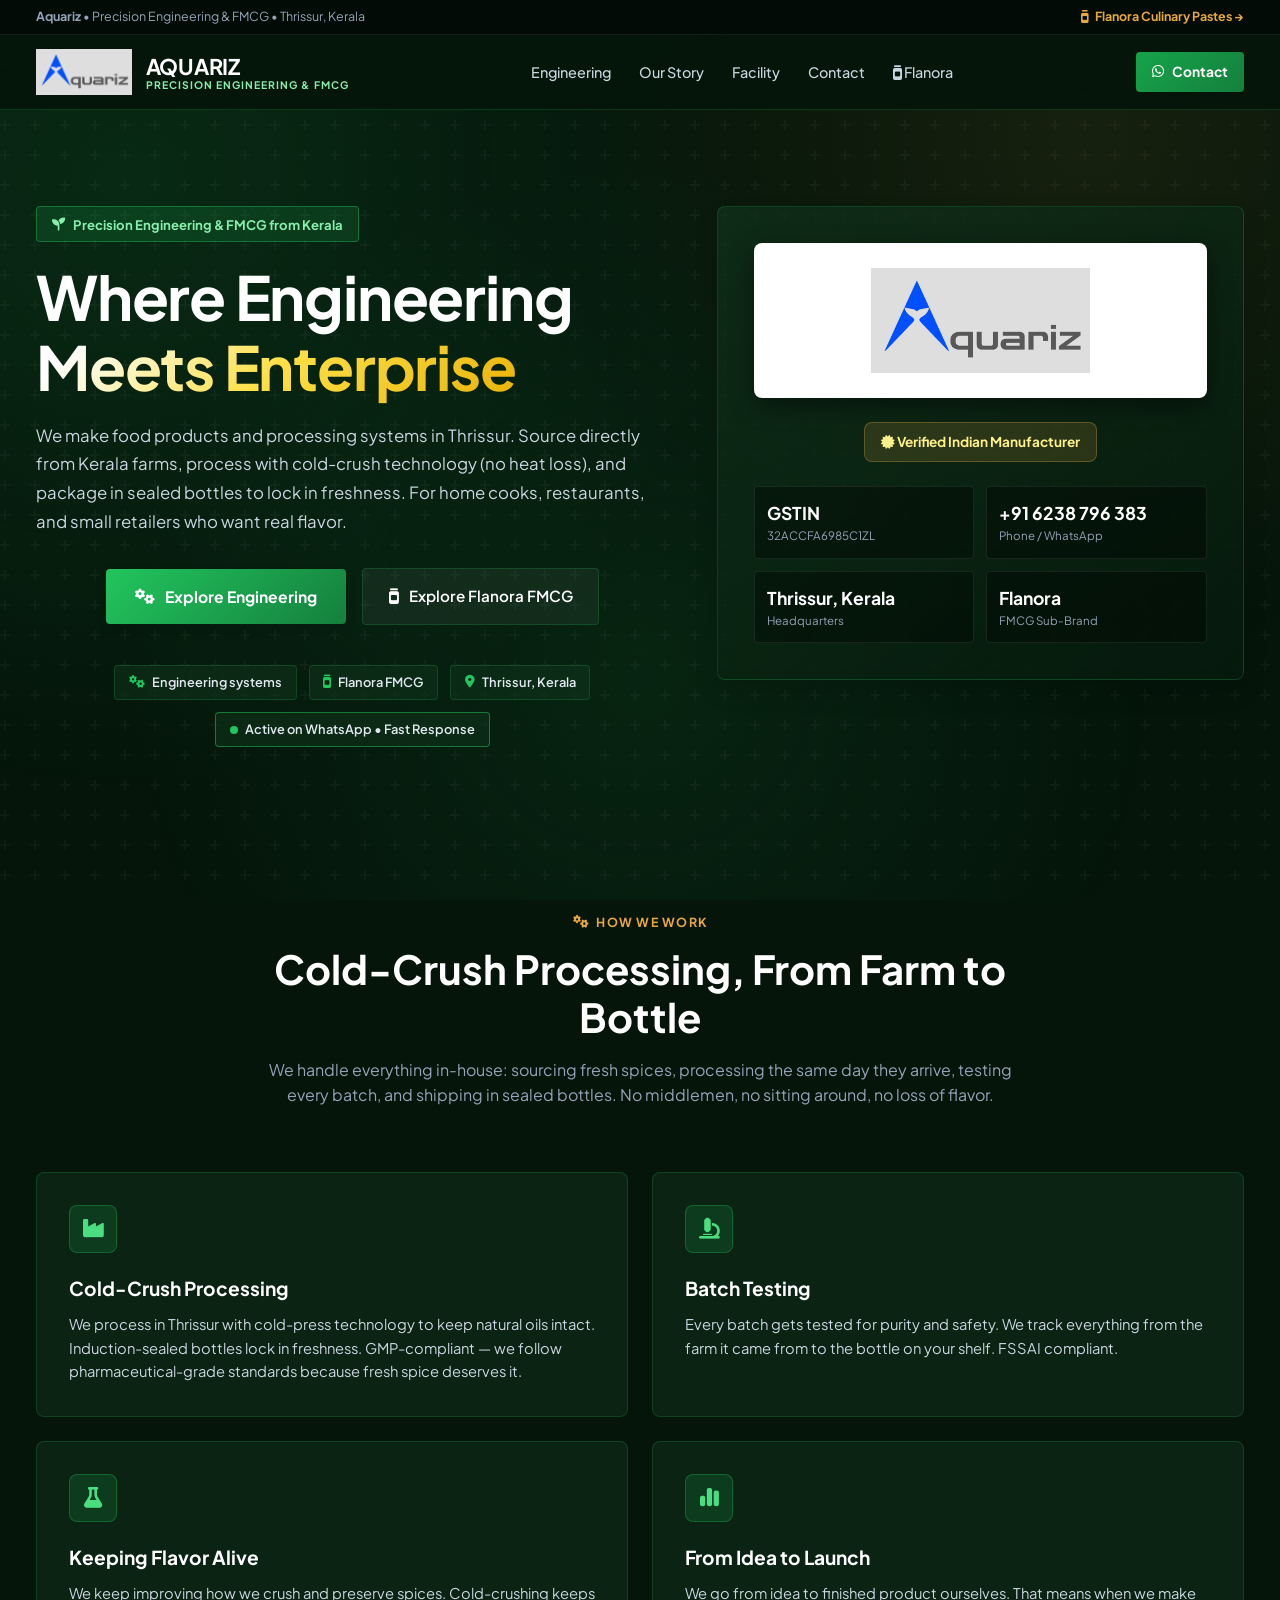
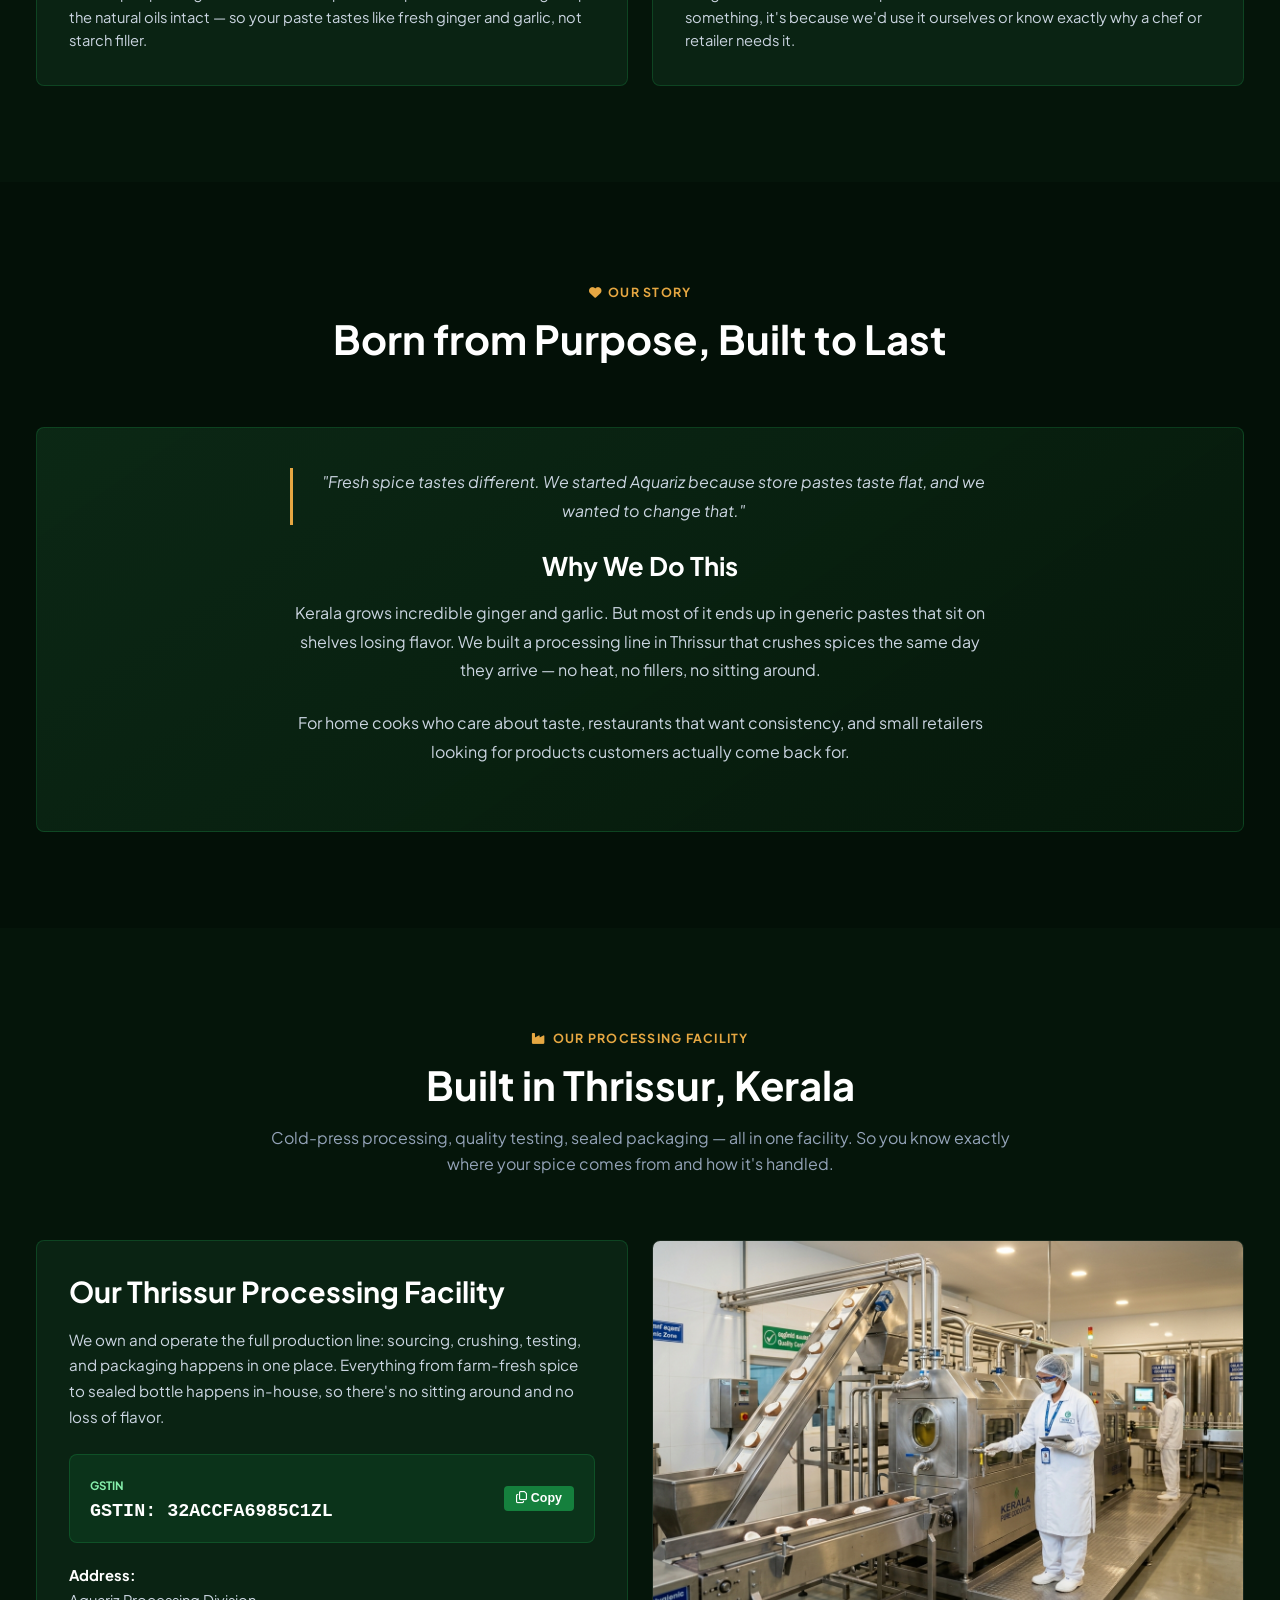
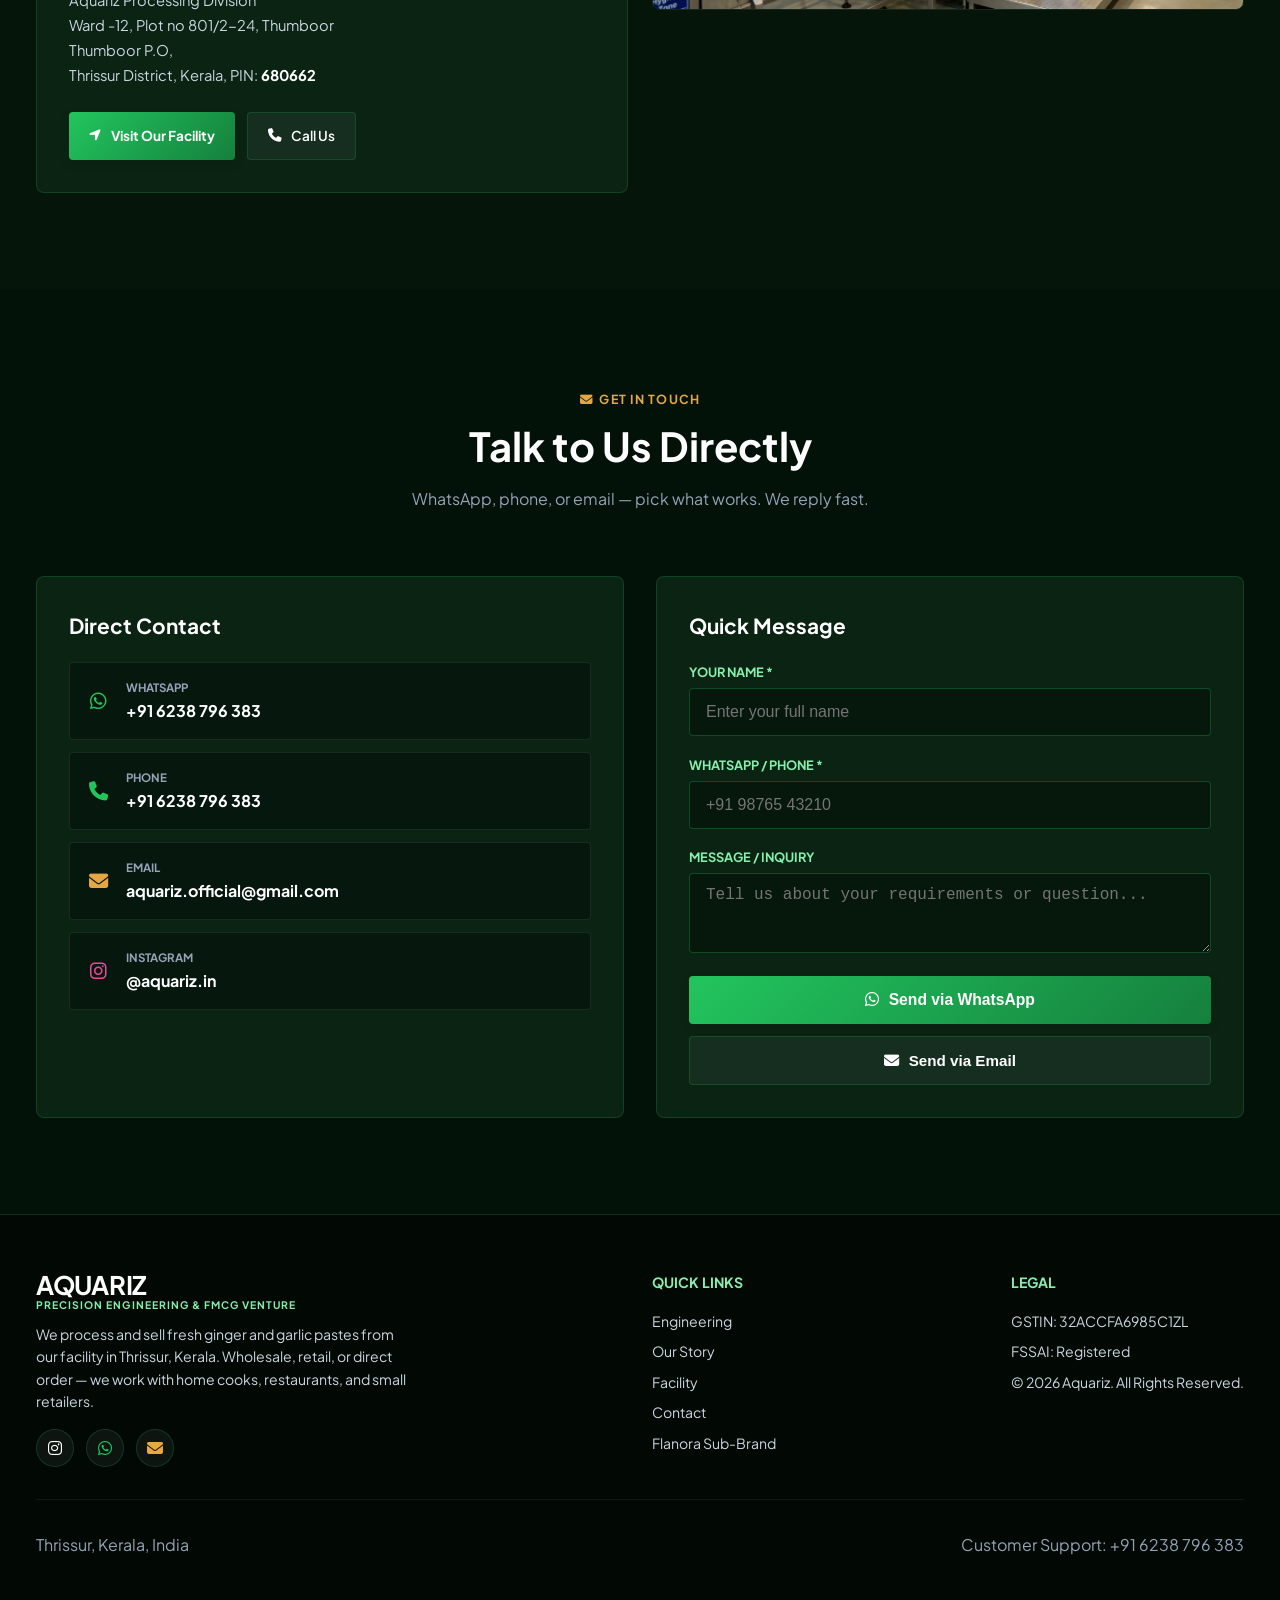
==== commit 8fe4cf79: "Update documentation and modify HTML files for improved layout" ====
--- a/index.html
+++ b/index.html
@@ -408,8 +408,8 @@
 
     @media (min-width: 768px) {
       .btn-mobile-toggle {
-        width: 42px;
-        height: 42px;
+        width: 44px;
+        height: 44px;
       }
     }
 
@@ -435,6 +435,11 @@
 
     .aquariz-drawer.open {
       transform: translateX(0);
+    }
+
+    :where(a, button, input, select, textarea):focus-visible {
+      outline: 3px solid var(--color-accent-light);
+      outline-offset: 3px;
     }
 
     .drawer-top {
@@ -1165,6 +1170,22 @@
       transform: scale(0.96);
     }
 
+    @media (max-width: 767px) {
+      .trust-chips-row .trust-chip:nth-child(n + 4) {
+        display: none;
+      }
+    }
+
+    @media (prefers-reduced-motion: reduce) {
+      html { scroll-behavior: auto; }
+      *, *::before, *::after {
+        animation-duration: 0.01ms !important;
+        animation-iteration-count: 1 !important;
+        transition-duration: 0.01ms !important;
+        scroll-behavior: auto !important;
+      }
+    }
+
     .bar-wa {
       background: #16a34a;
       color: #fff;
@@ -1269,7 +1290,7 @@
     "logo": "https://aquariz.in/Aquariz%20logo%20white.jpg",
     "address": { "@type": "PostalAddress", "streetAddress": "Ward -12, Plot no 801/2-24, Thumboor", "addressLocality": "Thrissur", "addressRegion": "Kerala", "postalCode": "680662", "addressCountry": "IN" },
     "contactPoint": { "@type": "ContactPoint", "telephone": "+916238796383", "contactType": "customer service", "email": "aquariz.official@gmail.com" },
-    "sameAs": ["https://instagram.com/aquariz.official"]
+    "sameAs": ["https://www.instagram.com/aquariz.in/"]
   }
   </script>
 </head>
@@ -1292,7 +1313,8 @@
   <header class="navbar">
     <div class="container nav-inner">
       <a href="index.html" class="brand-header-link" aria-label="Aquariz Home">
-        <img src="Aquariz logo white.jpg" alt="Aquariz Brand Logo" class="aquariz-nav-logo" />
+        <img src="Aquariz logo white.jpg" alt="Aquariz Brand Logo" class="aquariz-nav-logo"
+          width="1563" height="749" decoding="async" />
         <div class="aquariz-title-text">
           <span class="aquariz-brand-title">AQUARIZ</span>
           <span class="aquariz-by-parent">Precision Engineering & FMCG</span>
@@ -1313,7 +1335,8 @@
           <i class="fa-brands fa-whatsapp"></i>
           <span>Contact</span>
         </a>
-        <button class="btn-mobile-toggle" id="aquarizMenuToggle" aria-label="Toggle Menu">
+        <button class="btn-mobile-toggle" id="aquarizMenuToggle" aria-label="Open menu"
+          aria-expanded="false" aria-controls="aquarizDrawer">
           <i class="fa-solid fa-bars"></i>
         </button>
       </div>
@@ -1321,13 +1344,14 @@
   </header>
 
   <!-- Mobile Drawer -->
-  <div class="aquariz-drawer" id="aquarizDrawer" aria-hidden="true">
+  <div class="aquariz-drawer" id="aquarizDrawer" role="dialog" aria-modal="true"
+    aria-label="Aquariz navigation" aria-hidden="true" inert>
     <div class="drawer-top">
       <div class="aquariz-title-text">
         <span class="aquariz-brand-title">AQUARIZ</span>
         <span class="aquariz-by-parent">Precision & FMCG</span>
       </div>
-      <button class="btn-mobile-toggle" id="aquarizDrawerClose" aria-label="Close Menu">
+      <button class="btn-mobile-toggle" id="aquarizDrawerClose" aria-label="Close menu">
         <i class="fa-solid fa-xmark"></i>
       </button>
     </div>
@@ -1375,18 +1399,17 @@
                 <i class="fa-solid fa-gears"></i>
                 <span>Explore Engineering</span>
               </a>
-              <a href="#facility" class="btn-hero-secondary">
-                <i class="fa-solid fa-industry"></i>
-                <span>Visit Our Facility</span>
+              <a href="flanora/index.html" class="btn-hero-secondary">
+                <i class="fa-solid fa-jar"></i>
+                <span>Explore Flanora FMCG</span>
               </a>
             </div>
 
             <!-- Trust Chips -->
             <div class="trust-chips-row">
-              <div class="trust-chip"><i class="fa-solid fa-check"></i> GST Registered</div>
-              <div class="trust-chip"><i class="fa-solid fa-check"></i> FSSAI Compliant</div>
-              <div class="trust-chip"><i class="fa-solid fa-check"></i> Thrissur Based</div>
-              <div class="trust-chip"><i class="fa-solid fa-check"></i> Kerala Made</div>
+              <div class="trust-chip"><i class="fa-solid fa-gears"></i> Engineering systems</div>
+              <div class="trust-chip"><i class="fa-solid fa-jar"></i> Flanora FMCG</div>
+              <div class="trust-chip"><i class="fa-solid fa-location-dot"></i> Thrissur, Kerala</div>
               <div class="trust-chip" style="border-color: rgba(34, 197, 94, 0.5);"><span class="pulse-dot"></span>
                 Active on WhatsApp • Fast Response</div>
             </div>
@@ -1395,7 +1418,8 @@
           <!-- Hero Showcase Card -->
           <div class="hero-showcase-card">
             <div class="aquariz-hero-logo-box">
-              <img src="Aquariz logo white.jpg" alt="Aquariz Brand Logo" class="aquariz-hero-logo-img" loading="lazy" />
+              <img src="Aquariz logo white.jpg" alt="Aquariz Brand Logo" class="aquariz-hero-logo-img"
+                width="1563" height="749" loading="eager" fetchpriority="high" decoding="async" />
             </div>
             <div class="hero-badge-seal">
               <i class="fa-solid fa-certificate"></i> Verified Indian Manufacturer
@@ -1545,7 +1569,7 @@
 
           <div class="facility-image-wrap">
             <img src="assets/images/aquariz_facility.jpg" alt="Aquariz Processing Facility in Thrissur, Kerala"
-              class="facility-image" loading="lazy" />
+              class="facility-image" width="1376" height="768" loading="lazy" decoding="async" />
           </div>
         </div>
       </div>
@@ -1587,12 +1611,12 @@
                 <div class="contact-value">aquariz.official@gmail.com</div>
               </div>
             </a>
-            <a href="https://instagram.com/aquariz.official" target="_blank" rel="noopener noreferrer"
+            <a href="https://www.instagram.com/aquariz.in/" target="_blank" rel="noopener noreferrer"
               class="contact-link">
               <i class="fa-brands fa-instagram" style="color: #ec4899;"></i>
               <div>
                 <div class="contact-label">Instagram</div>
-                <div class="contact-value">@aquariz.official</div>
+                <div class="contact-value">@aquariz.in</div>
               </div>
             </a>
           </div>
@@ -1654,7 +1678,7 @@
             or direct order — we work with home cooks, restaurants, and small retailers.
           </p>
           <div style="margin-top:1rem; display:flex; gap:0.75rem;">
-            <a href="https://instagram.com/aquariz.official" target="_blank" rel="noopener noreferrer"
+            <a href="https://www.instagram.com/aquariz.in/" target="_blank" rel="noopener noreferrer"
               style="width:38px; height:38px; border-radius:50%; background:rgba(255,255,255,0.05); border:1px solid var(--color-border-emerald); display:flex; align-items:center; justify-content:center; color:#fff;"
               aria-label="Aquariz Instagram"><i class="fa-brands fa-instagram"></i></a>
             <a href="https://wa.me/916238796383" target="_blank" rel="noopener noreferrer"
@@ -1728,11 +1752,34 @@
     const aquarizDrawer = document.getElementById('aquarizDrawer');
     const fNavItems = document.querySelectorAll('.drawer-item');
 
-    function openDrawer() { aquarizDrawer.classList.add('open'); aquarizDrawer.setAttribute('aria-hidden', 'false'); document.body.style.overflow = 'hidden'; aquarizMenuToggle.querySelector('i').classList.remove('fa-bars'); aquarizMenuToggle.querySelector('i').classList.add('fa-xmark'); }
-    function closeDrawer() { aquarizDrawer.classList.remove('open'); aquarizDrawer.setAttribute('aria-hidden', 'true'); document.body.style.overflow = ''; aquarizMenuToggle.querySelector('i').classList.remove('fa-xmark'); aquarizMenuToggle.querySelector('i').classList.add('fa-bars'); }
+    let lastDrawerFocus;
+    function openDrawer() {
+      lastDrawerFocus = document.activeElement;
+      aquarizDrawer.classList.add('open');
+      aquarizDrawer.removeAttribute('inert');
+      aquarizDrawer.setAttribute('aria-hidden', 'false');
+      aquarizMenuToggle.setAttribute('aria-expanded', 'true');
+      aquarizMenuToggle.setAttribute('aria-label', 'Close menu');
+      document.body.style.overflow = 'hidden';
+      aquarizDrawerClose.focus();
+    }
+    function closeDrawer() {
+      aquarizDrawer.classList.remove('open');
+      aquarizDrawer.setAttribute('aria-hidden', 'true');
+      aquarizDrawer.setAttribute('inert', '');
+      aquarizMenuToggle.setAttribute('aria-expanded', 'false');
+      aquarizMenuToggle.setAttribute('aria-label', 'Open menu');
+      document.body.style.overflow = '';
+      aquarizMenuToggle.querySelector('i').classList.remove('fa-xmark');
+      aquarizMenuToggle.querySelector('i').classList.add('fa-bars');
+      if (lastDrawerFocus) lastDrawerFocus.focus();
+    }
     if (aquarizMenuToggle) aquarizMenuToggle.addEventListener('click', openDrawer);
     if (aquarizDrawerClose) aquarizDrawerClose.addEventListener('click', closeDrawer);
     fNavItems.forEach(item => item.addEventListener('click', closeDrawer));
+    document.addEventListener('keydown', event => {
+      if (event.key === 'Escape' && aquarizDrawer.classList.contains('open')) closeDrawer();
+    });
 
     // Toast
     function showToast(msg) {
